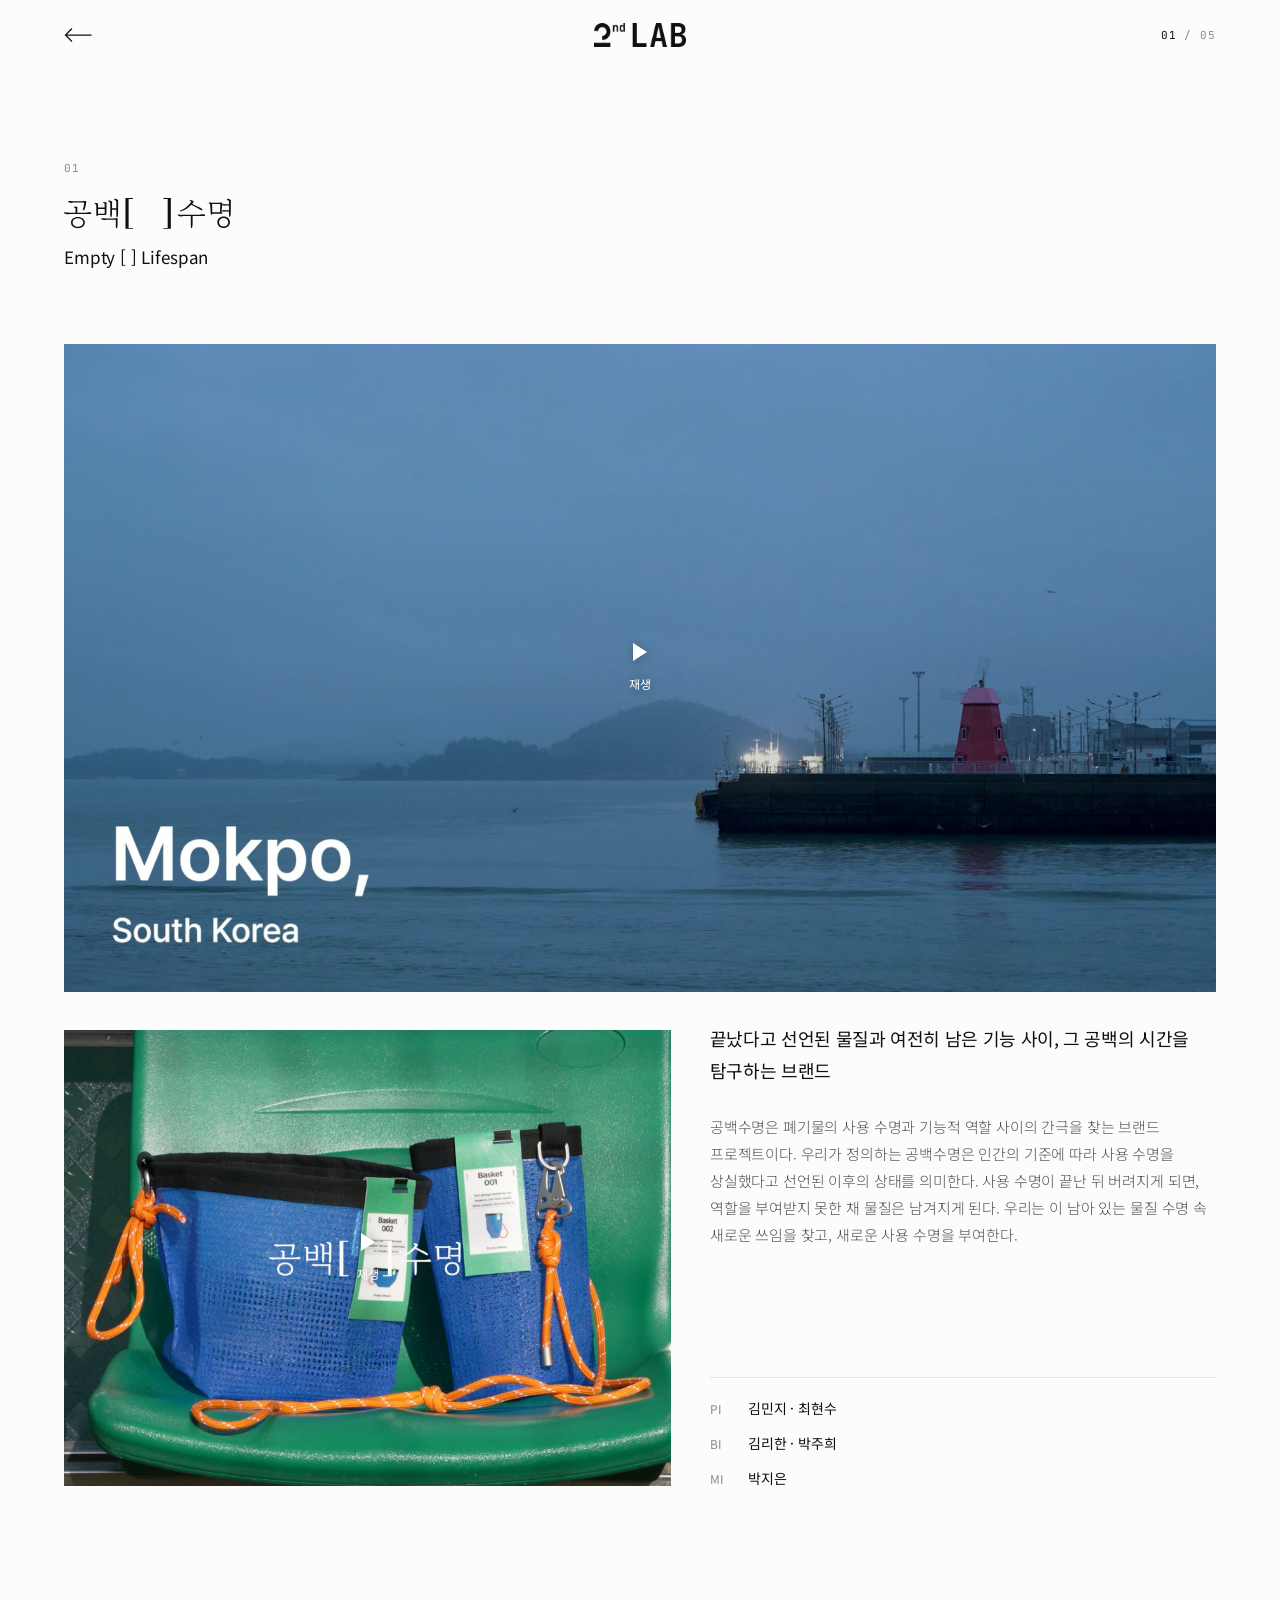
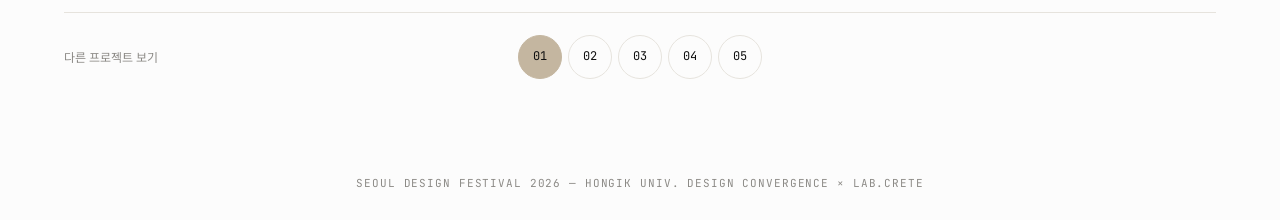
==== 1/index.html @ db753aac "Team 1: drop #001 from title Co-Authored-By: Claude Opus 5.5 <noreply@anthropic.com>" ====
<!doctype html>
<html lang="ko">
<head>
<meta charset="utf-8">
<meta name="viewport" content="width=device-width, initial-scale=1, viewport-fit=cover">
<title>1조 · Empty [ ] Lifespan — 2nd LAB</title>
<meta name="description" content="끝났다고 선언된 물질과 여전히 남은 기능 사이, 그 공백의 시간을 탐구하는 브랜드">
<meta name="theme-color" content="#FCFCFC">
<meta property="og:title" content="1조 · Empty [ ] Lifespan — 2nd LAB">
<meta property="og:description" content="끝났다고 선언된 물질과 여전히 남은 기능 사이, 그 공백의 시간을 탐구하는 브랜드">
<meta property="og:image" content="https://2ndlab.kr/assets/og.png">
<meta property="og:image:width" content="1200">
<meta property="og:image:height" content="630">
<meta property="og:type" content="website">
<meta name="twitter:card" content="summary_large_image">
<link rel="icon" href="../assets/favicon.svg?v=4" type="image/svg+xml">
<link rel="stylesheet" href="../assets/fonts/fonts.css">
<link rel="stylesheet" href="../assets/site.css?v=20261111i">
</head>
<body data-root="../" data-team="1">
<header class="bar">
  <a class="back ko" href="../" aria-label="처음으로 돌아가기"><svg viewBox="0 0 28 14" aria-hidden="true"><path d="M27 7H1.5M7.5 1L1.5 7l6 6"/></svg></a>
  <a class="mark" href="../" aria-label="2nd LAB 처음으로"><img src="../assets/logo-2ndlab.png" alt="" width="948" height="239" decoding="async"></a>
  <span class="count mono"><b>01</b> / 05</span>
</header>
<main class="team">
  <div class="head">
    <p class="mono rv" style="--i:0">01</p>
    <h1 class="tlogo rv" style="--i:1"><span class="lg" style="--k:0.86" aria-hidden="true"><svg xmlns="http://www.w3.org/2000/svg" viewBox="0 0 6411.75 1183.54" fill="currentColor"><path d="M2360.81 1183.54L2360.81 -0.00L2648.69 -0.00L2648.69 34.00L2482.31 34.00L2482.31 1152.41L2648.69 1152.41L2648.69 1183.54Z"/><path d="M3816.19 1183.54L3816.19 1152.41L3982.58 1152.41L3982.58 34.00L3816.19 34.00L3816.19 -0.00L4104.08 -0.00L4104.08 1183.54Z"/><path d="M736.90 944.65C736.90 842.37 652.05 779.61 534.66 779.61C417.27 779.61 332.42 842.37 332.42 944.65C332.42 1045.77 417.27 1108.54 534.66 1108.54C652.05 1108.54 736.90 1045.77 736.90 944.65M268.50 944.65C268.50 814.48 374.27 727.30 534.66 727.30C695.06 727.30 800.83 814.48 800.83 944.65C800.83 1074.83 695.06 1162.00 534.66 1162.00C374.27 1162.00 268.50 1074.83 268.50 944.65M775.26 177.53L384.73 177.53C335.91 177.53 309.18 191.48 285.93 191.48C254.55 191.48 169.70 158.94 161.57 153.13C161.57 142.67 165.05 115.93 175.51 115.93C191.78 115.93 301.04 125.23 384.73 125.23L690.41 125.23C725.28 125.23 760.15 115.93 772.93 115.93C795.02 115.93 829.89 120.58 841.51 122.91C851.97 126.40 855.46 140.34 855.46 147.32C846.16 244.95 821.75 387.91 778.75 459.98C770.61 475.08 736.90 476.25 720.63 471.60C749.69 390.24 770.61 261.22 775.26 177.53M430.06 382.10L384.73 361.18C384.73 350.72 392.86 326.31 403.32 326.31C426.57 327.47 480.04 335.61 498.63 340.26C511.42 343.74 514.90 350.72 514.90 362.34C514.90 372.80 512.58 393.72 511.42 414.64L509.09 562.26L831.05 562.26C874.05 562.26 935.66 547.15 958.90 547.15C993.77 547.15 1033.29 551.79 1040.26 564.58C1048.40 575.04 1048.40 602.94 1040.26 614.56L244.09 614.56C212.70 614.56 148.78 628.51 137.16 628.51C113.91 628.51 23.25 599.45 0.01 587.83C0.01 565.74 4.65 548.31 16.28 548.31C36.04 548.31 122.05 562.26 244.09 562.26L442.84 562.26L442.84 408.83C442.84 392.56 440.52 386.75 430.06 382.10"/><path d="M1777.76 599.45L1777.76 193.81C1777.76 179.86 1771.95 174.05 1763.82 168.24L1697.57 127.56C1697.57 111.28 1712.67 91.52 1720.81 91.52C1738.25 91.52 1814.96 117.09 1833.55 125.23C1846.34 131.04 1849.83 135.69 1849.83 148.48C1849.83 158.94 1846.34 188.00 1846.34 200.78L1845.18 397.21L2009.06 397.21L2009.06 135.69C2009.06 121.75 2003.25 115.93 1995.11 110.12L1928.86 69.44C1928.86 53.17 1943.97 33.41 1952.11 33.41C1970.71 33.41 2047.42 58.98 2066.01 67.12C2078.80 72.93 2082.28 77.58 2082.28 90.36C2082.28 100.82 2078.80 129.88 2078.80 142.67L2076.48 576.20C2076.48 635.48 2067.18 715.68 2052.07 740.09L2020.68 740.09C2011.39 716.84 2009.06 657.56 2009.06 611.07L2009.06 447.19L1844.02 447.19L1844.02 564.58C1844.02 622.70 1834.71 704.06 1819.61 728.47L1789.39 728.47C1780.09 705.22 1777.76 645.94 1777.76 599.45M2059.04 867.94L2055.55 1045.77C2054.39 1081.80 2047.42 1139.92 2031.15 1159.68L2000.92 1159.68C1995.11 1144.57 1990.46 1117.83 1990.46 1074.83L1990.46 837.72L1655.72 837.72C1604.58 837.72 1572.04 848.18 1552.28 848.18C1539.49 848.18 1450.00 824.93 1431.40 814.48C1431.40 805.18 1439.53 776.12 1448.83 776.12C1462.78 776.12 1552.28 785.42 1655.72 785.42L1925.38 785.42C1957.92 785.42 1974.19 777.28 2003.25 777.28C2023.01 777.28 2036.96 778.44 2047.42 781.93C2059.04 785.42 2063.69 792.39 2063.69 809.83C2063.69 826.10 2059.04 848.18 2059.04 867.94M1561.57 419.30L1308.19 419.30L1308.19 601.77L1561.57 601.77ZM1561.57 601.77M1241.94 614.56L1238.46 268.19C1238.46 254.25 1234.97 251.92 1229.16 248.44C1214.05 241.46 1198.94 236.81 1178.02 229.84C1178.02 217.05 1189.64 196.13 1201.26 196.13C1216.37 196.13 1268.67 201.94 1287.27 205.43C1303.55 210.08 1310.52 214.73 1310.52 225.19C1310.52 232.17 1308.19 244.95 1308.19 257.73L1308.19 369.31L1561.57 369.31L1561.57 234.49C1561.57 220.54 1560.41 215.89 1553.44 211.24C1536.01 199.62 1516.25 189.16 1501.13 182.18C1501.13 169.40 1513.92 150.80 1525.54 150.80C1540.65 150.80 1589.47 161.26 1611.55 167.08C1628.99 171.72 1634.80 176.37 1634.80 186.83C1634.80 193.81 1632.48 206.59 1632.48 219.38L1628.99 601.77C1628.99 627.35 1615.04 644.78 1603.42 651.75L1304.71 651.75C1300.06 669.19 1288.43 685.46 1281.46 691.27L1251.24 691.27C1245.43 676.16 1241.94 650.59 1241.94 614.56"/><path d="M4888.95 263.54C4765.74 399.54 4607.67 498.33 4478.65 516.93C4462.38 514.60 4443.79 485.55 4453.09 484.38C4570.48 462.30 4765.74 317.01 4877.32 167.08C4890.11 149.64 4887.79 142.67 4875.00 134.53L4833.16 101.99C4836.64 92.69 4845.94 75.25 4852.92 75.25C4872.67 75.25 4947.06 104.31 4957.52 108.96C4984.26 124.07 4981.93 143.83 4959.85 174.05C4948.23 190.32 4935.44 206.59 4922.65 222.86L5095.84 313.53C5122.57 328.63 5180.69 346.07 5205.09 360.02C5238.80 378.61 5303.89 420.46 5319.00 443.70C5324.81 455.32 5307.38 478.57 5293.43 484.38C5152.79 407.67 5021.45 336.77 4888.95 263.54M4508.88 709.87C4485.63 709.87 4394.97 680.81 4371.72 669.19C4371.72 647.11 4376.37 629.67 4388.00 629.67C4407.76 629.67 4493.77 643.62 4615.81 643.62L5202.77 643.62C5245.77 643.62 5307.38 628.51 5330.62 628.51C5365.49 628.51 5405.01 633.16 5411.98 645.94C5420.12 656.40 5420.12 684.30 5411.98 695.92L4941.25 695.92L4940.09 984.17C4940.09 1043.45 4931.95 1124.81 4916.84 1148.06L4883.14 1148.06C4873.84 1125.97 4870.35 1059.72 4870.35 1014.39L4870.35 695.92L4615.81 695.92C4584.42 695.92 4520.50 709.87 4508.88 709.87"/><path d="M6308.31 933.03C6308.31 829.59 6231.60 764.50 6131.64 764.50C6031.68 764.50 5956.13 829.59 5956.13 933.03C5956.13 1035.31 6031.68 1099.24 6131.64 1099.24C6231.60 1099.24 6308.31 1035.31 6308.31 933.03M5891.04 933.03C5891.04 800.53 5986.35 712.19 6131.64 712.19C6276.93 712.19 6373.40 800.53 6373.40 933.03C6373.40 1065.53 6276.93 1153.87 6131.64 1153.87C5986.35 1153.87 5891.04 1065.53 5891.04 933.03M5991.00 549.47L6003.79 232.17L5689.97 232.17L5696.94 549.47ZM6075.85 271.68L6053.77 509.95L6047.96 548.31C6053.77 550.63 6078.17 556.44 6082.82 559.93C6086.31 563.42 6083.99 588.99 6080.50 600.61L5692.29 600.61C5688.81 614.56 5682.99 630.83 5674.86 641.29L5645.80 641.29C5638.82 622.70 5635.34 598.29 5633.01 548.31L5614.42 244.95C5613.25 232.17 5570.25 221.70 5559.79 214.73C5560.95 204.27 5570.25 175.21 5576.06 175.21C5603.96 175.21 5660.91 181.02 5691.13 181.02L5965.43 181.02C5985.19 181.02 6000.30 174.05 6010.76 174.05C6024.71 174.05 6052.60 176.37 6064.23 178.70C6079.34 179.86 6083.99 193.81 6082.82 206.59L6079.34 236.81C6095.61 237.97 6161.86 241.46 6211.84 239.14L6337.37 236.81L6337.37 136.85C6337.37 121.75 6331.56 115.93 6323.42 110.12L6257.17 69.44C6257.17 53.17 6272.28 33.41 6280.41 33.41C6300.17 33.41 6376.89 58.98 6395.48 67.12C6408.27 72.93 6411.75 77.58 6411.75 90.36C6411.75 100.82 6408.27 129.88 6408.27 142.67L6405.94 552.96C6405.94 612.24 6396.65 692.44 6381.54 716.84L6348.99 716.84C6339.69 693.60 6337.37 634.32 6337.37 587.83L6337.37 519.25L6211.84 521.58C6189.76 521.58 6161.86 527.39 6151.40 527.39C6129.32 527.39 6081.66 508.79 6065.39 497.17C6065.39 483.22 6068.88 469.27 6075.85 469.27C6081.66 469.27 6157.21 473.92 6211.84 471.60L6337.37 469.27L6337.37 286.79L6211.84 289.12C6189.76 289.12 6161.86 294.93 6151.40 294.93C6132.80 294.93 6096.77 283.30 6075.85 271.68"/></svg></span><span class="sr">1조</span></h1>
    <p class="title rv" style="--i:2">Empty [ ] Lifespan</p>
  </div>
  <figure class="film rv has-poster" style="--i:3;background-image:url(../assets/thumbs/1-main.jpg)" data-video="https://youtu.be/WX-O4_-msHo" aria-label="1조 영상">
    <button class="play" type="button" disabled><span class="tri"></span><span class="lbl ko">메인 영상</span></button>
  </figure>
  <section class="about rv" style="--i:4">
    <figure class="film reel has-poster" style="background-image:url(../assets/thumbs/1-brand.jpg)" data-video="https://youtu.be/6r6o7QaCbZw" aria-label="1조 브랜드 필름">
      <button class="play" type="button" disabled><span class="tri"></span><span class="lbl ko">브랜드 필름</span></button>
    </figure>
    <div class="text"><p class="lead">끝났다고 선언된 물질과 여전히 남은 기능 사이, 그 공백의 시간을 탐구하는 브랜드</p><p class="body">공백수명은 폐기물의 사용 수명과 기능적 역할 사이의 간극을 찾는 브랜드 프로젝트이다. 우리가 정의하는 공백수명은 인간의 기준에 따라 사용 수명을 상실했다고 선언된 이후의 상태를 의미한다. 사용 수명이 끝난 뒤 버려지게 되면, 역할을 부여받지 못한 채 물질은 남겨지게 된다.

우리는 이 남아 있는 물질 수명 속 새로운 쓰임을 찾고, 새로운 사용 수명을 부여한다.</p><dl><dt class="ko">PI</dt><dd>김민지 · 최현수</dd><dt class="ko">BI</dt><dd>김리한 · 박주희</dd><dt class="ko">MI</dt><dd>박지은</dd></dl></div>
  </section>
  <nav class="switch rv" style="--i:5" aria-label="다른 프로젝트 보기">
    <span class="label ko">다른 프로젝트 보기</span>
    <ol><li><a href="../1/" aria-current="page" aria-label="1조">01</a></li><li><a href="../2/" aria-label="2조">02</a></li><li><a href="../3/" aria-label="3조">03</a></li><li><a href="../4/" aria-label="4조">04</a></li><li><a href="../5/" aria-label="5조">05</a></li></ol>
  </nav>
</main>
<footer class="foot mono rv" style="--i:9">
  <span>Seoul Design Festival 2026 — Hongik Univ. Design Convergence × LAB.CRETE</span>
</footer>
<script src="../assets/site.js?v=20261111f" defer></script>
</body>
</html>
---- assets/fonts/fonts.css ----
/* JetBrains Mono · Noto Sans KR — SIL Open Font License 1.1, Google Fonts에서 받은 웹폰트(woff2, 글자 범위별 분할) */

@font-face {
  font-family: 'JetBrains Mono';
  font-style: normal;
  font-weight: 400;
  font-display: swap;
  src: url(JetBrainsMono-400-000.woff2) format('woff2');
  unicode-range: U+0460-052F, U+1C80-1C8A, U+20B4, U+2DE0-2DFF, U+A640-A69F, U+FE2E-FE2F;
}

@font-face {
  font-family: 'JetBrains Mono';
  font-style: normal;
  font-weight: 400;
  font-display: swap;
  src: url(JetBrainsMono-400-001.woff2) format('woff2');
  unicode-range: U+0301, U+0400-045F, U+0490-0491, U+04B0-04B1, U+2116;
}

@font-face {
  font-family: 'JetBrains Mono';
  font-style: normal;
  font-weight: 400;
  font-display: swap;
  src: url(JetBrainsMono-400-002.woff2) format('woff2');
  unicode-range: U+0370-0377, U+037A-037F, U+0384-038A, U+038C, U+038E-03A1, U+03A3-03FF;
}

@font-face {
  font-family: 'JetBrains Mono';
  font-style: normal;
  font-weight: 400;
  font-display: swap;
  src: url(JetBrainsMono-400-003.woff2) format('woff2');
  unicode-range: U+0102-0103, U+0110-0111, U+0128-0129, U+0168-0169, U+01A0-01A1, U+01AF-01B0, U+0300-0301, U+0303-0304, U+0308-0309, U+0323, U+0329, U+1EA0-1EF9, U+20AB;
}

@font-face {
  font-family: 'JetBrains Mono';
  font-style: normal;
  font-weight: 400;
  font-display: swap;
  src: url(JetBrainsMono-400-004.woff2) format('woff2');
  unicode-range: U+0100-02BA, U+02BD-02C5, U+02C7-02CC, U+02CE-02D7, U+02DD-02FF, U+0304, U+0308, U+0329, U+1D00-1DBF, U+1E00-1E9F, U+1EF2-1EFF, U+2020, U+20A0-20AB, U+20AD-20C4, U+2113, U+2C60-2C7F, U+A720-A7FF;
}

@font-face {
  font-family: 'JetBrains Mono';
  font-style: normal;
  font-weight: 400;
  font-display: swap;
  src: url(JetBrainsMono-400-005.woff2) format('woff2');
  unicode-range: U+0000-00FF, U+0131, U+0152-0153, U+02BB-02BC, U+02C6, U+02DA, U+02DC, U+0304, U+0308, U+0329, U+2000-206F, U+20AC, U+2122, U+2191, U+2193, U+2212, U+2215, U+FEFF, U+FFFD;
}
@font-face {
  font-family: 'Noto Sans KR';
  font-style: normal;
  font-weight: 300;
  font-display: swap;
  src: url(NotoSansKR-300-006.woff2) format('woff2');
  unicode-range: U+f9ca-fa0b, U+ff03-ff05, U+ff07, U+ff0a-ff0b, U+ff0d-ff19, U+ff1b, U+ff1d, U+ff20-ff5b, U+ff5d, U+ffe0-ffe3, U+ffe5-ffe6;
}
@font-face {
  font-family: 'Noto Sans KR';
  font-style: normal;
  font-weight: 300;
  font-display: swap;
  src: url(NotoSansKR-300-007.woff2) format('woff2');
  unicode-range: U+f92f-f980, U+f982-f9c9;
}
@font-face {
  font-family: 'Noto Sans KR';
  font-style: normal;
  font-weight: 300;
  font-display: swap;
  src: url(NotoSansKR-300-008.woff2) format('woff2');
  unicode-range: U+d723-d728, U+d72a-d733, U+d735-d748, U+d74a-d74f, U+d752-d753, U+d755-d757, U+d75a-d75f, U+d762-d764, U+d766-d768, U+d76a-d76b, U+d76d-d76f, U+d771-d787, U+d789-d78b, U+d78d-d78f, U+d791-d797, U+d79a, U+d79c, U+d79e-d7a3, U+f900-f909, U+f90b-f92e;
}
@font-face {
  font-family: 'Noto Sans KR';
  font-style: normal;
  font-weight: 300;
  font-display: swap;
  src: url(NotoSansKR-300-009.woff2) format('woff2');
  unicode-range: U+d679-d68b, U+d68e-d69e, U+d6a0, U+d6a2-d6a7, U+d6a9-d6c3, U+d6c6-d6c7, U+d6c9-d6cb, U+d6cd-d6d3, U+d6d5-d6d6, U+d6d8-d6e3, U+d6e5-d6e7, U+d6e9-d6fb, U+d6fd-d717, U+d719-d71f, U+d721-d722;
}
@font-face {
  font-family: 'Noto Sans KR';
  font-style: normal;
  font-weight: 300;
  font-display: swap;
  src: url(NotoSansKR-300-010.woff2) format('woff2');
  unicode-range: U+d5bc-d5c7, U+d5ca-d5cb, U+d5cd-d5cf, U+d5d1-d5d7, U+d5d9-d5da, U+d5dc, U+d5de-d5e3, U+d5e6-d5e7, U+d5e9-d5eb, U+d5ed-d5f6, U+d5f8, U+d5fa-d5ff, U+d602-d603, U+d605-d607, U+d609-d60f, U+d612-d613, U+d616-d61b, U+d61d-d637, U+d63a-d63b, U+d63d-d63f, U+d641-d647, U+d64a-d64c, U+d64e-d653, U+d656-d657, U+d659-d65b, U+d65d-d666, U+d668, U+d66a-d678;
}
@font-face {
  font-family: 'Noto Sans KR';
  font-style: normal;
  font-weight: 300;
  font-display: swap;
  src: url(NotoSansKR-300-011.woff2) format('woff2');
  unicode-range: U+d507, U+d509-d50b, U+d50d-d513, U+d515-d53b, U+d53e-d53f, U+d541-d543, U+d545-d54c, U+d54e, U+d550, U+d552-d557, U+d55a-d55b, U+d55d-d55f, U+d561-d564, U+d566-d567, U+d56a, U+d56c, U+d56e-d573, U+d576-d577, U+d579-d583, U+d585-d586, U+d58a-d5a4, U+d5a6-d5bb;
}
@font-face {
  font-family: 'Noto Sans KR';
  font-style: normal;
  font-weight: 300;
  font-display: swap;
  src: url(NotoSansKR-300-012.woff2) format('woff2');
  unicode-range: U+d464-d477, U+d47a-d47b, U+d47d-d47f, U+d481-d487, U+d489-d48a, U+d48c, U+d48e-d4e7, U+d4e9-d503, U+d505-d506;
}
@font-face {
  font-family: 'Noto Sans KR';
  font-style: normal;
  font-weight: 300;
  font-display: swap;
  src: url(NotoSansKR-300-013.woff2) format('woff2');
  unicode-range: U+d3bf-d3c7, U+d3ca-d3cf, U+d3d1-d3eb, U+d3ee-d3ef, U+d3f1-d3f3, U+d3f5-d3fb, U+d3fd-d400, U+d402-d45b, U+d45d-d463;
}
@font-face {
  font-family: 'Noto Sans KR';
  font-style: normal;
  font-weight: 300;
  font-display: swap;
  src: url(NotoSansKR-300-014.woff2) format('woff2');
  unicode-range: U+d2ff, U+d302-d304, U+d306-d30b, U+d30f, U+d311-d313, U+d315-d31b, U+d31e, U+d322-d324, U+d326-d327, U+d32a-d32b, U+d32d-d32f, U+d331-d337, U+d339-d33c, U+d33e-d37b, U+d37e-d37f, U+d381-d383, U+d385-d38b, U+d38e-d390, U+d392-d397, U+d39a-d39b, U+d39d-d39f, U+d3a1-d3a7, U+d3a9-d3aa, U+d3ac, U+d3ae-d3b3, U+d3b5-d3b7, U+d3b9-d3bb, U+d3bd-d3be;
}
@font-face {
  font-family: 'Noto Sans KR';
  font-style: normal;
  font-weight: 300;
  font-display: swap;
  src: url(NotoSansKR-300-015.woff2) format('woff2');
  unicode-range: U+d257-d27f, U+d281-d29b, U+d29d-d29f, U+d2a1-d2ab, U+d2ad-d2b7, U+d2ba-d2bb, U+d2bd-d2bf, U+d2c1-d2c7, U+d2c9-d2ef, U+d2f2-d2f3, U+d2f5-d2f7, U+d2f9-d2fe;
}
@font-face {
  font-family: 'Noto Sans KR';
  font-style: normal;
  font-weight: 300;
  font-display: swap;
  src: url(NotoSansKR-300-016.woff2) format('woff2');
  unicode-range: U+d1b4, U+d1b6-d1f3, U+d1f5-d22b, U+d22e-d22f, U+d231-d233, U+d235-d23b, U+d23d-d240, U+d242-d256;
}
@font-face {
  font-family: 'Noto Sans KR';
  font-style: normal;
  font-weight: 300;
  font-display: swap;
  src: url(NotoSansKR-300-017.woff2) format('woff2');
  unicode-range: U+d105-d12f, U+d132-d133, U+d135-d137, U+d139-d13f, U+d141-d142, U+d144, U+d146-d14b, U+d14e-d14f, U+d151-d153, U+d155-d15b, U+d15e-d187, U+d189-d19f, U+d1a2-d1a3, U+d1a5-d1a7, U+d1a9-d1af, U+d1b2-d1b3;
}
@font-face {
  font-family: 'Noto Sans KR';
  font-style: normal;
  font-weight: 300;
  font-display: swap;
  src: url(NotoSansKR-300-018.woff2) format('woff2');
  unicode-range: U+d04b-d04f, U+d051-d057, U+d059-d06b, U+d06d-d06f, U+d071-d073, U+d075-d07b, U+d07e-d0a3, U+d0a6-d0a7, U+d0a9-d0ab, U+d0ad-d0b3, U+d0b6, U+d0b8, U+d0ba-d0bf, U+d0c2-d0c3, U+d0c5-d0c7, U+d0c9-d0cf, U+d0d2, U+d0d6-d0db, U+d0de-d0df, U+d0e1-d0e3, U+d0e5-d0eb, U+d0ee-d0f0, U+d0f2-d104;
}
@font-face {
  font-family: 'Noto Sans KR';
  font-style: normal;
  font-weight: 300;
  font-display: swap;
  src: url(NotoSansKR-300-019.woff2) format('woff2');
  unicode-range: U+cfa2-cfc3, U+cfc5-cfdf, U+cfe2-cfe3, U+cfe5-cfe7, U+cfe9-cff4, U+cff6-cffb, U+cffd-cfff, U+d001-d003, U+d005-d017, U+d019-d033, U+d036-d037, U+d039-d03b, U+d03d-d04a;
}
@font-face {
  font-family: 'Noto Sans KR';
  font-style: normal;
  font-weight: 300;
  font-display: swap;
  src: url(NotoSansKR-300-020.woff2) format('woff2');
  unicode-range: U+cef0-cef3, U+cef6, U+cef9-ceff, U+cf01-cf03, U+cf05-cf07, U+cf09-cf0f, U+cf11-cf12, U+cf14-cf1b, U+cf1d-cf1f, U+cf21-cf2f, U+cf31-cf53, U+cf56-cf57, U+cf59-cf5b, U+cf5d-cf63, U+cf66, U+cf68, U+cf6a-cf6f, U+cf71-cf84, U+cf86-cf8b, U+cf8d-cfa1;
}
@font-face {
  font-family: 'Noto Sans KR';
  font-style: normal;
  font-weight: 300;
  font-display: swap;
  src: url(NotoSansKR-300-021.woff2) format('woff2');
  unicode-range: U+ce3c-ce57, U+ce5a-ce5b, U+ce5d-ce5f, U+ce61-ce67, U+ce6a, U+ce6c, U+ce6e-ce73, U+ce76-ce77, U+ce79-ce7b, U+ce7d-ce83, U+ce85-ce88, U+ce8a-ce8f, U+ce91-ce93, U+ce95-ce97, U+ce99-ce9f, U+cea2, U+cea4-ceab, U+cead-cee3, U+cee6-cee7, U+cee9-ceeb, U+ceed-ceef;
}
@font-face {
  font-family: 'Noto Sans KR';
  font-style: normal;
  font-weight: 300;
  font-display: swap;
  src: url(NotoSansKR-300-022.woff2) format('woff2');
  unicode-range: U+cd92-cd93, U+cd96-cd97, U+cd99-cd9b, U+cd9d-cda3, U+cda6-cda8, U+cdaa-cdaf, U+cdb1-cdc3, U+cdc5-cdcb, U+cdcd-cde7, U+cde9-ce03, U+ce05-ce1f, U+ce22-ce34, U+ce36-ce3b;
}
@font-face {
  font-family: 'Noto Sans KR';
  font-style: normal;
  font-weight: 300;
  font-display: swap;
  src: url(NotoSansKR-300-023.woff2) format('woff2');
  unicode-range: U+ccef-cd07, U+cd0a-cd0b, U+cd0d-cd1a, U+cd1c, U+cd1e-cd2b, U+cd2d-cd5b, U+cd5d-cd77, U+cd79-cd91;
}
@font-face {
  font-family: 'Noto Sans KR';
  font-style: normal;
  font-weight: 300;
  font-display: swap;
  src: url(NotoSansKR-300-024.woff2) format('woff2');
  unicode-range: U+cc3f-cc43, U+cc46-cc47, U+cc49-cc4b, U+cc4d-cc53, U+cc55-cc58, U+cc5a-cc5f, U+cc61-cc97, U+cc9a-cc9b, U+cc9d-cc9f, U+cca1-cca7, U+ccaa, U+ccac, U+ccae-ccb3, U+ccb6-ccb7, U+ccb9-ccbb, U+ccbd-cccf, U+ccd1-cce3, U+cce5-ccee;
}
@font-face {
  font-family: 'Noto Sans KR';
  font-style: normal;
  font-weight: 300;
  font-display: swap;
  src: url(NotoSansKR-300-025.woff2) format('woff2');
  unicode-range: U+cb91-cbd3, U+cbd5-cbe3, U+cbe5-cc0b, U+cc0e-cc0f, U+cc11-cc13, U+cc15-cc1b, U+cc1d-cc20, U+cc23-cc27, U+cc2a-cc2b, U+cc2d, U+cc2f, U+cc31-cc37, U+cc3a, U+cc3c;
}
@font-face {
  font-family: 'Noto Sans KR';
  font-style: normal;
  font-weight: 300;
  font-display: swap;
  src: url(NotoSansKR-300-026.woff2) format('woff2');
  unicode-range: U+caf4-cb47, U+cb4a-cb90;
}
@font-face {
  font-family: 'Noto Sans KR';
  font-style: normal;
  font-weight: 300;
  font-display: swap;
  src: url(NotoSansKR-300-027.woff2) format('woff2');
  unicode-range: U+ca4a-ca4b, U+ca4e-ca4f, U+ca51-ca53, U+ca55-ca5b, U+ca5d-ca60, U+ca62-ca83, U+ca85-cabb, U+cabe-cabf, U+cac1-cac3, U+cac5-cacb, U+cacd-cad0, U+cad2, U+cad4-cad8, U+cada-caf3;
}
@font-face {
  font-family: 'Noto Sans KR';
  font-style: normal;
  font-weight: 300;
  font-display: swap;
  src: url(NotoSansKR-300-028.woff2) format('woff2');
  unicode-range: U+c996-c997, U+c99a-c99c, U+c99e-c9bf, U+c9c2-c9c3, U+c9c5-c9c7, U+c9c9-c9cf, U+c9d2, U+c9d4, U+c9d7-c9d8, U+c9db, U+c9de-c9df, U+c9e1-c9e3, U+c9e5-c9e6, U+c9e8-c9eb, U+c9ee-c9f0, U+c9f2-c9f7, U+c9f9-ca0b, U+ca0d-ca28, U+ca2a-ca49;
}
@font-face {
  font-family: 'Noto Sans KR';
  font-style: normal;
  font-weight: 300;
  font-display: swap;
  src: url(NotoSansKR-300-029.woff2) format('woff2');
  unicode-range: U+c8e9-c8f4, U+c8f6-c8fb, U+c8fe-c8ff, U+c901-c903, U+c905-c90b, U+c90e-c910, U+c912-c917, U+c919-c92b, U+c92d-c94f, U+c951-c953, U+c955-c96b, U+c96d-c973, U+c975-c987, U+c98a-c98b, U+c98d-c98f, U+c991-c995;
}
@font-face {
  font-family: 'Noto Sans KR';
  font-style: normal;
  font-weight: 300;
  font-display: swap;
  src: url(NotoSansKR-300-030.woff2) format('woff2');
  unicode-range: U+c841-c84b, U+c84d-c86f, U+c872-c873, U+c875-c877, U+c879-c87f, U+c882-c884, U+c887-c88a, U+c88d-c8c3, U+c8c5-c8df, U+c8e1-c8e8;
}
@font-face {
  font-family: 'Noto Sans KR';
  font-style: normal;
  font-weight: 300;
  font-display: swap;
  src: url(NotoSansKR-300-031.woff2) format('woff2');
  unicode-range: U+c779-c77b, U+c77e-c782, U+c786, U+c78b, U+c78d, U+c78f, U+c792-c793, U+c795, U+c797, U+c799-c79f, U+c7a2, U+c7a7-c7ab, U+c7ae-c7bb, U+c7bd-c7c0, U+c7c2-c7c7, U+c7c9-c7dc, U+c7de-c7ff, U+c802-c803, U+c805-c807, U+c809, U+c80b-c80f, U+c812, U+c814, U+c817-c81b, U+c81e-c81f, U+c821-c823, U+c825-c82e, U+c830-c837, U+c839-c83b, U+c83d-c840;
}
@font-face {
  font-family: 'Noto Sans KR';
  font-style: normal;
  font-weight: 300;
  font-display: swap;
  src: url(NotoSansKR-300-032.woff2) format('woff2');
  unicode-range: U+c6bb-c6bf, U+c6c2, U+c6c4, U+c6c6-c6cb, U+c6ce-c6cf, U+c6d1-c6d3, U+c6d5-c6db, U+c6dd-c6df, U+c6e1-c6e7, U+c6e9-c6eb, U+c6ed-c6ef, U+c6f1-c6f8, U+c6fa-c703, U+c705-c707, U+c709-c70b, U+c70d-c716, U+c718, U+c71a-c71f, U+c722-c723, U+c725-c727, U+c729-c734, U+c736-c73b, U+c73e-c73f, U+c741-c743, U+c745-c74b, U+c74e-c750, U+c752-c757, U+c759-c773, U+c776-c777;
}
@font-face {
  font-family: 'Noto Sans KR';
  font-style: normal;
  font-weight: 300;
  font-display: swap;
  src: url(NotoSansKR-300-033.woff2) format('woff2');
  unicode-range: U+c5f5-c5fb, U+c5fe, U+c602-c605, U+c607, U+c609-c60f, U+c611-c61a, U+c61c-c623, U+c626-c627, U+c629-c62b, U+c62d, U+c62f-c632, U+c636, U+c638, U+c63a-c63f, U+c642-c643, U+c645-c647, U+c649-c652, U+c656-c65b, U+c65d-c65f, U+c661-c663, U+c665-c677, U+c679-c67b, U+c67d-c693, U+c696-c697, U+c699-c69b, U+c69d-c6a3, U+c6a6, U+c6a8, U+c6aa-c6af, U+c6b2-c6b3, U+c6b5-c6b7, U+c6b9-c6ba;
}
@font-face {
  font-family: 'Noto Sans KR';
  font-style: normal;
  font-weight: 300;
  font-display: swap;
  src: url(NotoSansKR-300-034.woff2) format('woff2');
  unicode-range: U+c517-c527, U+c52a-c52b, U+c52d-c52f, U+c531-c538, U+c53a, U+c53c, U+c53e-c543, U+c546-c547, U+c54b, U+c54d-c552, U+c556, U+c55a-c55b, U+c55d, U+c55f, U+c562-c563, U+c565-c567, U+c569-c56f, U+c572, U+c574, U+c576-c57b, U+c57e-c57f, U+c581-c583, U+c585-c586, U+c588-c58b, U+c58e, U+c590, U+c592-c596, U+c599-c5b3, U+c5b6-c5b7, U+c5ba, U+c5be-c5c3, U+c5ca-c5cb, U+c5cd, U+c5cf, U+c5d2-c5d3, U+c5d5-c5d7, U+c5d9-c5df, U+c5e1-c5e2, U+c5e4, U+c5e6-c5eb, U+c5ef, U+c5f1-c5f3;
}
@font-face {
  font-family: 'Noto Sans KR';
  font-style: normal;
  font-weight: 300;
  font-display: swap;
  src: url(NotoSansKR-300-035.woff2) format('woff2');
  unicode-range: U+c475-c4ef, U+c4f2-c4f3, U+c4f5-c4f7, U+c4f9-c4ff, U+c502-c50b, U+c50d-c516;
}
@font-face {
  font-family: 'Noto Sans KR';
  font-style: normal;
  font-weight: 300;
  font-display: swap;
  src: url(NotoSansKR-300-036.woff2) format('woff2');
  unicode-range: U+c3d0-c3d7, U+c3da-c3db, U+c3dd-c3de, U+c3e1-c3ec, U+c3ee-c3f3, U+c3f5-c42b, U+c42d-c463, U+c466-c474;
}
@font-face {
  font-family: 'Noto Sans KR';
  font-style: normal;
  font-weight: 300;
  font-display: swap;
  src: url(NotoSansKR-300-037.woff2) format('woff2');
  unicode-range: U+c32b-c367, U+c36a-c36b, U+c36d-c36f, U+c371-c377, U+c37a-c37b, U+c37e-c383, U+c385-c387, U+c389-c3cf;
}
@font-face {
  font-family: 'Noto Sans KR';
  font-style: normal;
  font-weight: 300;
  font-display: swap;
  src: url(NotoSansKR-300-038.woff2) format('woff2');
  unicode-range: U+c26a-c26b, U+c26d-c26f, U+c271-c273, U+c275-c27b, U+c27e-c287, U+c289-c28f, U+c291-c297, U+c299-c29a, U+c29c-c2a3, U+c2a5-c2a7, U+c2a9-c2ab, U+c2ad-c2b3, U+c2b6, U+c2b8, U+c2ba-c2bb, U+c2bd-c2db, U+c2de-c2df, U+c2e1-c2e2, U+c2e5-c2ea, U+c2ee, U+c2f0, U+c2f2-c2f5, U+c2f7, U+c2fa-c2fb, U+c2fd-c2ff, U+c301-c307, U+c309-c30c, U+c30e-c312, U+c315-c323, U+c325-c328, U+c32a;
}
@font-face {
  font-family: 'Noto Sans KR';
  font-style: normal;
  font-weight: 300;
  font-display: swap;
  src: url(NotoSansKR-300-039.woff2) format('woff2');
  unicode-range: U+c1bc-c1c3, U+c1c5-c1df, U+c1e1-c1fb, U+c1fd-c203, U+c205-c20c, U+c20e, U+c210-c217, U+c21a-c21b, U+c21d-c21e, U+c221-c227, U+c229-c22a, U+c22c, U+c22e, U+c230, U+c233-c24f, U+c251-c257, U+c259-c269;
}
@font-face {
  font-family: 'Noto Sans KR';
  font-style: normal;
  font-weight: 300;
  font-display: swap;
  src: url(NotoSansKR-300-040.woff2) format('woff2');
  unicode-range: U+c101-c11b, U+c11f, U+c121-c123, U+c125-c12b, U+c12e, U+c132-c137, U+c13a-c13b, U+c13d-c13f, U+c141-c147, U+c14a, U+c14c-c153, U+c155-c157, U+c159-c15b, U+c15d-c166, U+c169-c16f, U+c171-c177, U+c179-c18b, U+c18e-c18f, U+c191-c193, U+c195-c19b, U+c19d-c19e, U+c1a0, U+c1a2-c1a4, U+c1a6-c1bb;
}
@font-face {
  font-family: 'Noto Sans KR';
  font-style: normal;
  font-weight: 300;
  font-display: swap;
  src: url(NotoSansKR-300-041.woff2) format('woff2');
  unicode-range: U+c049-c057, U+c059-c05b, U+c05d-c05f, U+c061-c067, U+c069-c08f, U+c091-c0ab, U+c0ae-c0af, U+c0b1-c0b3, U+c0b5, U+c0b7-c0bb, U+c0be, U+c0c2-c0c7, U+c0ca-c0cb, U+c0cd-c0cf, U+c0d1-c0d7, U+c0d9-c0da, U+c0dc, U+c0de-c0e3, U+c0e5-c0eb, U+c0ed-c0f3, U+c0f6, U+c0f8, U+c0fa-c0ff;
}
@font-face {
  font-family: 'Noto Sans KR';
  font-style: normal;
  font-weight: 300;
  font-display: swap;
  src: url(NotoSansKR-300-042.woff2) format('woff2');
  unicode-range: U+bfa7-bfaf, U+bfb1-bfc4, U+bfc6-bfcb, U+bfce-bfcf, U+bfd1-bfd3, U+bfd5-bfdb, U+bfdd-c048;
}
@font-face {
  font-family: 'Noto Sans KR';
  font-style: normal;
  font-weight: 300;
  font-display: swap;
  src: url(NotoSansKR-300-043.woff2) format('woff2');
  unicode-range: U+bf07, U+bf09-bf3f, U+bf41-bf4f, U+bf52-bf54, U+bf56-bfa6;
}
@font-face {
  font-family: 'Noto Sans KR';
  font-style: normal;
  font-weight: 300;
  font-display: swap;
  src: url(NotoSansKR-300-044.woff2) format('woff2');
  unicode-range: U+be56, U+be58, U+be5c-be5f, U+be62-be63, U+be65-be67, U+be69-be74, U+be76-be7b, U+be7e-be7f, U+be81-be8e, U+be90, U+be92-bea7, U+bea9-becf, U+bed2-bed3, U+bed5-bed6, U+bed9-bee3, U+bee6-bf06;
}
@font-face {
  font-family: 'Noto Sans KR';
  font-style: normal;
  font-weight: 300;
  font-display: swap;
  src: url(NotoSansKR-300-045.woff2) format('woff2');
  unicode-range: U+bdb0-bdd3, U+bdd5-bdef, U+bdf1-be0b, U+be0d-be0f, U+be11-be13, U+be15-be43, U+be46-be47, U+be49-be4b, U+be4d-be53;
}
@font-face {
  font-family: 'Noto Sans KR';
  font-style: normal;
  font-weight: 300;
  font-display: swap;
  src: url(NotoSansKR-300-046.woff2) format('woff2');
  unicode-range: U+bd03, U+bd06, U+bd08, U+bd0a-bd0f, U+bd11-bd22, U+bd25-bd47, U+bd49-bd58, U+bd5a-bd7f, U+bd82-bd83, U+bd85-bd87, U+bd8a-bd8f, U+bd91-bd92, U+bd94, U+bd96-bd98, U+bd9a-bdaf;
}
@font-face {
  font-family: 'Noto Sans KR';
  font-style: normal;
  font-weight: 300;
  font-display: swap;
  src: url(NotoSansKR-300-047.woff2) format('woff2');
  unicode-range: U+bc4e-bc83, U+bc86-bc87, U+bc89-bc8b, U+bc8d-bc93, U+bc96, U+bc98, U+bc9b-bc9f, U+bca2-bca3, U+bca5-bca7, U+bca9-bcb2, U+bcb4-bcbb, U+bcbe-bcbf, U+bcc1-bcc3, U+bcc5-bccc, U+bcce-bcd0, U+bcd2-bcd4, U+bcd6-bcf3, U+bcf7, U+bcf9-bcfb, U+bcfd-bd02;
}
@font-face {
  font-family: 'Noto Sans KR';
  font-style: normal;
  font-weight: 300;
  font-display: swap;
  src: url(NotoSansKR-300-048.woff2) format('woff2');
  unicode-range: U+bb90-bba3, U+bba5-bbab, U+bbad-bbbf, U+bbc1-bbf7, U+bbfa-bbfb, U+bbfd-bbfe, U+bc01-bc07, U+bc09-bc0a, U+bc0e, U+bc10, U+bc12-bc13, U+bc17, U+bc19-bc1a, U+bc1e, U+bc20-bc23, U+bc26, U+bc28, U+bc2a-bc2c, U+bc2e-bc2f, U+bc32-bc33, U+bc35-bc37, U+bc39-bc3f, U+bc41-bc42, U+bc44, U+bc46-bc48, U+bc4a-bc4d;
}
@font-face {
  font-family: 'Noto Sans KR';
  font-style: normal;
  font-weight: 300;
  font-display: swap;
  src: url(NotoSansKR-300-049.woff2) format('woff2');
  unicode-range: U+bae6-bafb, U+bafd-bb17, U+bb19-bb33, U+bb37, U+bb39-bb3a, U+bb3d-bb43, U+bb45-bb46, U+bb48, U+bb4a-bb4f, U+bb51-bb53, U+bb55-bb57, U+bb59-bb62, U+bb64-bb8f;
}
@font-face {
  font-family: 'Noto Sans KR';
  font-style: normal;
  font-weight: 300;
  font-display: swap;
  src: url(NotoSansKR-300-050.woff2) format('woff2');
  unicode-range: U+ba30-ba37, U+ba3a-ba3b, U+ba3d-ba3f, U+ba41-ba47, U+ba49-ba4a, U+ba4c, U+ba4e-ba53, U+ba56-ba57, U+ba59-ba5b, U+ba5d-ba63, U+ba65-ba66, U+ba68-ba6f, U+ba71-ba73, U+ba75-ba77, U+ba79-ba84, U+ba86, U+ba88-baa7, U+baaa, U+baad-baaf, U+bab1-bab7, U+baba, U+babc, U+babe-bae5;
}
@font-face {
  font-family: 'Noto Sans KR';
  font-style: normal;
  font-weight: 300;
  font-display: swap;
  src: url(NotoSansKR-300-051.woff2) format('woff2');
  unicode-range: U+b96e-b973, U+b976-b977, U+b979-b97b, U+b97d-b983, U+b986, U+b988, U+b98a-b98d, U+b98f-b9ab, U+b9ae-b9af, U+b9b1-b9b3, U+b9b5-b9bb, U+b9be, U+b9c0, U+b9c2-b9c7, U+b9ca-b9cb, U+b9cd, U+b9d2-b9d7, U+b9da, U+b9dc, U+b9df-b9e0, U+b9e2, U+b9e6-b9e7, U+b9e9-b9f3, U+b9f6, U+b9f8, U+b9fb-ba2f;
}
@font-face {
  font-family: 'Noto Sans KR';
  font-style: normal;
  font-weight: 300;
  font-display: swap;
  src: url(NotoSansKR-300-052.woff2) format('woff2');
  unicode-range: U+b8bf-b8cb, U+b8cd-b8e0, U+b8e2-b8e7, U+b8ea-b8eb, U+b8ed-b8ef, U+b8f1-b8f7, U+b8fa, U+b8fc, U+b8fe-b903, U+b905-b917, U+b919-b91f, U+b921-b93b, U+b93d-b957, U+b95a-b95b, U+b95d-b95f, U+b961-b967, U+b969-b96c;
}
@font-face {
  font-family: 'Noto Sans KR';
  font-style: normal;
  font-weight: 300;
  font-display: swap;
  src: url(NotoSansKR-300-053.woff2) format('woff2');
  unicode-range: U+b80d-b80f, U+b811-b817, U+b81a, U+b81c-b823, U+b826-b827, U+b829-b82b, U+b82d-b833, U+b836, U+b83a-b83f, U+b841-b85b, U+b85e-b85f, U+b861-b863, U+b865-b86b, U+b86e, U+b870, U+b872-b8af, U+b8b1-b8be;
}
@font-face {
  font-family: 'Noto Sans KR';
  font-style: normal;
  font-weight: 300;
  font-display: swap;
  src: url(NotoSansKR-300-054.woff2) format('woff2');
  unicode-range: U+b74d-b75f, U+b761-b763, U+b765-b774, U+b776-b77b, U+b77e-b77f, U+b781-b783, U+b785-b78b, U+b78e, U+b792-b796, U+b79a-b79b, U+b79d-b7a7, U+b7aa, U+b7ae-b7b3, U+b7b6-b7c8, U+b7ca-b7eb, U+b7ee-b7ef, U+b7f1-b7f3, U+b7f5-b7fb, U+b7fe, U+b802-b806, U+b80a-b80b;
}
@font-face {
  font-family: 'Noto Sans KR';
  font-style: normal;
  font-weight: 300;
  font-display: swap;
  src: url(NotoSansKR-300-055.woff2) format('woff2');
  unicode-range: U+b6a7-b6aa, U+b6ac-b6b0, U+b6b2-b6ef, U+b6f1-b727, U+b72a-b72b, U+b72d-b72e, U+b731-b737, U+b739-b73a, U+b73c-b743, U+b745-b74c;
}
@font-face {
  font-family: 'Noto Sans KR';
  font-style: normal;
  font-weight: 300;
  font-display: swap;
  src: url(NotoSansKR-300-056.woff2) format('woff2');
  unicode-range: U+b605-b60f, U+b612-b617, U+b619-b624, U+b626-b69b, U+b69e-b6a3, U+b6a5-b6a6;
}
@font-face {
  font-family: 'Noto Sans KR';
  font-style: normal;
  font-weight: 300;
  font-display: swap;
  src: url(NotoSansKR-300-057.woff2) format('woff2');
  unicode-range: U+b55f, U+b562-b583, U+b585-b59f, U+b5a2-b5a3, U+b5a5-b5a7, U+b5a9-b5b2, U+b5b5-b5ba, U+b5bd-b604;
}
@font-face {
  font-family: 'Noto Sans KR';
  font-style: normal;
  font-weight: 300;
  font-display: swap;
  src: url(NotoSansKR-300-058.woff2) format('woff2');
  unicode-range: U+b4a5-b4b6, U+b4b8-b4bf, U+b4c1-b4c7, U+b4c9-b4db, U+b4de-b4df, U+b4e1-b4e2, U+b4e5-b4eb, U+b4ee, U+b4f0, U+b4f2-b513, U+b516-b517, U+b519-b51a, U+b51d-b523, U+b526, U+b528, U+b52b-b52f, U+b532-b533, U+b535-b537, U+b539-b53f, U+b541-b544, U+b546-b54b, U+b54d-b54f, U+b551-b55b, U+b55d-b55e;
}
@font-face {
  font-family: 'Noto Sans KR';
  font-style: normal;
  font-weight: 300;
  font-display: swap;
  src: url(NotoSansKR-300-059.woff2) format('woff2');
  unicode-range: U+b3f8-b3fb, U+b3fd-b40f, U+b411-b417, U+b419-b41b, U+b41d-b41f, U+b421-b427, U+b42a-b42b, U+b42d-b44f, U+b452-b453, U+b455-b457, U+b459-b45f, U+b462-b464, U+b466-b46b, U+b46d-b47f, U+b481-b4a3;
}
@font-face {
  font-family: 'Noto Sans KR';
  font-style: normal;
  font-weight: 300;
  font-display: swap;
  src: url(NotoSansKR-300-060.woff2) format('woff2');
  unicode-range: U+b342-b353, U+b356-b357, U+b359-b35b, U+b35d-b35e, U+b360-b363, U+b366, U+b368, U+b36a-b36d, U+b36f, U+b372-b373, U+b375-b377, U+b379-b37f, U+b381-b382, U+b384, U+b386-b38b, U+b38d-b3c3, U+b3c6-b3c7, U+b3c9-b3ca, U+b3cd-b3d3, U+b3d6, U+b3d8, U+b3da-b3f7;
}
@font-face {
  font-family: 'Noto Sans KR';
  font-style: normal;
  font-weight: 300;
  font-display: swap;
  src: url(NotoSansKR-300-061.woff2) format('woff2');
  unicode-range: U+b27c-b283, U+b285-b28f, U+b292-b293, U+b295-b297, U+b29a-b29f, U+b2a1-b2a4, U+b2a7-b2a9, U+b2ab, U+b2ad-b2c7, U+b2ca-b2cb, U+b2cd-b2cf, U+b2d1-b2d7, U+b2da, U+b2dc, U+b2de-b2e3, U+b2e7, U+b2e9-b2ea, U+b2ef-b2f3, U+b2f6, U+b2f8, U+b2fa-b2fb, U+b2fd-b2fe, U+b302-b303, U+b305-b307, U+b309-b30f, U+b312, U+b316-b31b, U+b31d-b341;
}
@font-face {
  font-family: 'Noto Sans KR';
  font-style: normal;
  font-weight: 300;
  font-display: swap;
  src: url(NotoSansKR-300-062.woff2) format('woff2');
  unicode-range: U+b1d6-b1e7, U+b1e9-b1fc, U+b1fe-b203, U+b206-b207, U+b209-b20b, U+b20d-b213, U+b216-b21f, U+b221-b257, U+b259-b273, U+b275-b27b;
}
@font-face {
  font-family: 'Noto Sans KR';
  font-style: normal;
  font-weight: 300;
  font-display: swap;
  src: url(NotoSansKR-300-063.woff2) format('woff2');
  unicode-range: U+b120-b122, U+b126-b127, U+b129-b12b, U+b12d-b133, U+b136, U+b138, U+b13a-b13f, U+b142-b143, U+b145-b14f, U+b151-b153, U+b156-b157, U+b159-b177, U+b17a-b17b, U+b17d-b17f, U+b181-b187, U+b189-b18c, U+b18e-b191, U+b195-b1a7, U+b1a9-b1cb, U+b1cd-b1d5;
}
@font-face {
  font-family: 'Noto Sans KR';
  font-style: normal;
  font-weight: 300;
  font-display: swap;
  src: url(NotoSansKR-300-064.woff2) format('woff2');
  unicode-range: U+b05f-b07b, U+b07e-b07f, U+b081-b083, U+b085-b08b, U+b08d-b097, U+b09b, U+b09d-b09f, U+b0a2-b0a7, U+b0aa, U+b0b0, U+b0b2, U+b0b6-b0b7, U+b0b9-b0bb, U+b0bd-b0c3, U+b0c6-b0c7, U+b0ca-b0cf, U+b0d1-b0df, U+b0e1-b0e4, U+b0e6-b107, U+b10a-b10b, U+b10d-b10f, U+b111-b112, U+b114-b117, U+b119-b11a, U+b11c-b11f;
}
@font-face {
  font-family: 'Noto Sans KR';
  font-style: normal;
  font-weight: 300;
  font-display: swap;
  src: url(NotoSansKR-300-065.woff2) format('woff2');
  unicode-range: U+afac-afb7, U+afba-afbb, U+afbd-afbf, U+afc1-afc6, U+afca-afcc, U+afce-afd3, U+afd5-afe7, U+afe9-afef, U+aff1-b00b, U+b00d-b00f, U+b011-b013, U+b015-b01b, U+b01d-b027, U+b029-b043, U+b045-b047, U+b049, U+b04b, U+b04d-b052, U+b055-b056, U+b058-b05c, U+b05e;
}
@font-face {
  font-family: 'Noto Sans KR';
  font-style: normal;
  font-weight: 300;
  font-display: swap;
  src: url(NotoSansKR-300-066.woff2) format('woff2');
  unicode-range: U+af03-af07, U+af09-af2b, U+af2e-af33, U+af35-af3b, U+af3e-af40, U+af44-af47, U+af4a-af5c, U+af5e-af63, U+af65-af7f, U+af81-afab;
}
@font-face {
  font-family: 'Noto Sans KR';
  font-style: normal;
  font-weight: 300;
  font-display: swap;
  src: url(NotoSansKR-300-067.woff2) format('woff2');
  unicode-range: U+ae56-ae5b, U+ae5e-ae60, U+ae62-ae64, U+ae66-ae67, U+ae69-ae6b, U+ae6d-ae83, U+ae85-aebb, U+aebf, U+aec1-aec3, U+aec5-aecb, U+aece, U+aed0, U+aed2-aed7, U+aed9-aef3, U+aef5-af02;
}
@font-face {
  font-family: 'Noto Sans KR';
  font-style: normal;
  font-weight: 300;
  font-display: swap;
  src: url(NotoSansKR-300-068.woff2) format('woff2');
  unicode-range: U+ad9c-ada3, U+ada5-adbf, U+adc1-adc3, U+adc5-adc7, U+adc9-add2, U+add4-addb, U+addd-addf, U+ade1-ade3, U+ade5-adf7, U+adfa-adfb, U+adfd-adff, U+ae02-ae07, U+ae0a, U+ae0c, U+ae0e-ae13, U+ae15-ae2f, U+ae31-ae33, U+ae35-ae37, U+ae39-ae3f, U+ae42, U+ae44, U+ae46-ae49, U+ae4b, U+ae4f, U+ae51-ae53, U+ae55;
}
@font-face {
  font-family: 'Noto Sans KR';
  font-style: normal;
  font-weight: 300;
  font-display: swap;
  src: url(NotoSansKR-300-069.woff2) format('woff2');
  unicode-range: U+ace2-ace3, U+ace5-ace6, U+ace9-acef, U+acf2, U+acf4, U+acf7-acfb, U+acfe-acff, U+ad01-ad03, U+ad05-ad0b, U+ad0d-ad10, U+ad12-ad1b, U+ad1d-ad33, U+ad35-ad48, U+ad4a-ad4f, U+ad51-ad6b, U+ad6e-ad6f, U+ad71-ad72, U+ad77-ad7c, U+ad7e, U+ad80, U+ad82-ad87, U+ad89-ad8b, U+ad8d-ad8f, U+ad91-ad9b;
}
@font-face {
  font-family: 'Noto Sans KR';
  font-style: normal;
  font-weight: 300;
  font-display: swap;
  src: url(NotoSansKR-300-070.woff2) format('woff2');
  unicode-range: U+ac25-ac2c, U+ac2e, U+ac30, U+ac32-ac37, U+ac39-ac3f, U+ac41-ac4c, U+ac4e-ac6f, U+ac72-ac73, U+ac75-ac76, U+ac79-ac7f, U+ac82, U+ac84-ac88, U+ac8a-ac8b, U+ac8d-ac8f, U+ac91-ac93, U+ac95-ac9b, U+ac9d-ac9e, U+aca1-aca7, U+acab, U+acad-acaf, U+acb1-acb7, U+acba-acbb, U+acbe-acc0, U+acc2-acc3, U+acc5-acdf;
}
@font-face {
  font-family: 'Noto Sans KR';
  font-style: normal;
  font-weight: 300;
  font-display: swap;
  src: url(NotoSansKR-300-071.woff2) format('woff2');
  unicode-range: U+99df, U+99ed, U+99f1, U+99ff, U+9a01, U+9a08, U+9a0e-9a0f, U+9a19, U+9a2b, U+9a30, U+9a36-9a37, U+9a40, U+9a43, U+9a45, U+9a4d, U+9a55, U+9a57, U+9a5a-9a5b, U+9a5f, U+9a62, U+9a65, U+9a69-9a6a, U+9aa8, U+9ab8, U+9ad3, U+9ae5, U+9aee, U+9b1a, U+9b27, U+9b2a, U+9b31, U+9b3c, U+9b41-9b45, U+9b4f, U+9b54, U+9b5a, U+9b6f, U+9b8e, U+9b91, U+9b9f, U+9bab, U+9bae, U+9bc9, U+9bd6, U+9be4, U+9be8, U+9c0d, U+9c10, U+9c12, U+9c15, U+9c25, U+9c32, U+9c3b, U+9c47, U+9c49, U+9c57, U+9ce5, U+9ce7, U+9ce9, U+9cf3-9cf4, U+9cf6, U+9d09, U+9d1b, U+9d26, U+9d28, U+9d3b, U+9d51, U+9d5d, U+9d60-9d61, U+9d6c, U+9d72, U+9da9, U+9daf, U+9db4, U+9dc4, U+9dd7, U+9df2, U+9df8-9dfa, U+9e1a, U+9e1e, U+9e75, U+9e79, U+9e7d, U+9e7f, U+9e92-9e93, U+9e97, U+9e9d, U+9e9f, U+9ea5, U+9eb4-9eb5, U+9ebb, U+9ebe, U+9ec3, U+9ecd-9ece, U+9ed4, U+9ed8, U+9edb-9edc, U+9ede, U+9ee8, U+9ef4, U+9f07-9f08, U+9f0e, U+9f13, U+9f20, U+9f3b, U+9f4a-9f4b, U+9f4e, U+9f52, U+9f5f, U+9f61, U+9f67, U+9f6a, U+9f6c, U+9f77, U+9f8d, U+9f90, U+9f95, U+9f9c, U+ac02-ac03, U+ac05-ac06, U+ac09-ac0f, U+ac17-ac18, U+ac1b, U+ac1e-ac1f, U+ac21-ac23;
}
@font-face {
  font-family: 'Noto Sans KR';
  font-style: normal;
  font-weight: 300;
  font-display: swap;
  src: url(NotoSansKR-300-072.woff2) format('woff2');
  unicode-range: U+96a7-96a8, U+96aa, U+96b1, U+96b7, U+96bb, U+96c0-96c1, U+96c4-96c5, U+96c7, U+96c9, U+96cb-96ce, U+96d5-96d6, U+96d9, U+96db-96dc, U+96e2-96e3, U+96e8-96ea, U+96ef-96f0, U+96f2, U+96f6-96f7, U+96f9, U+96fb, U+9700, U+9706-9707, U+9711, U+9713, U+9716, U+9719, U+971c, U+971e, U+9727, U+9730, U+9732, U+9739, U+973d, U+9742, U+9744, U+9748, U+9756, U+975c, U+9761, U+9769, U+976d, U+9774, U+9777, U+977a, U+978b, U+978d, U+978f, U+97a0, U+97a8, U+97ab, U+97ad, U+97c6, U+97cb, U+97dc, U+97f6, U+97fb, U+97ff-9803, U+9805-9806, U+9808, U+980a, U+980c, U+9810-9813, U+9817-9818, U+982d, U+9830, U+9838-9839, U+983b, U+9846, U+984c-984e, U+9854, U+9858, U+985a, U+985e, U+9865, U+9867, U+986b, U+986f, U+98af, U+98b1, U+98c4, U+98c7, U+98db-98dc, U+98e1-98e2, U+98ed-98ef, U+98f4, U+98fc-98fe, U+9903, U+9909-990a, U+990c, U+9910, U+9913, U+9918, U+991e, U+9920, U+9928, U+9945, U+9949, U+994b-994d, U+9951-9952, U+9954, U+9957, U+9996, U+999d, U+99a5, U+99a8, U+99ac-99ae, U+99b1, U+99b3-99b4, U+99b9, U+99c1, U+99d0-99d2, U+99d5, U+99d9, U+99dd;
}
@font-face {
  font-family: 'Noto Sans KR';
  font-style: normal;
  font-weight: 300;
  font-display: swap;
  src: url(NotoSansKR-300-073.woff2) format('woff2');
  unicode-range: U+920d, U+9210-9212, U+9217, U+921e, U+9234, U+923a, U+923f-9240, U+9245, U+9249, U+9257, U+925b, U+925e, U+9262, U+9264-9266, U+9283, U+9285, U+9291, U+9293, U+9296, U+9298, U+929c, U+92b3, U+92b6-92b7, U+92b9, U+92cc, U+92cf, U+92d2, U+92e4, U+92ea, U+92f8, U+92fc, U+9304, U+9310, U+9318, U+931a, U+931e-9322, U+9324, U+9326, U+9328, U+932b, U+932e-932f, U+9348, U+934a-934b, U+934d, U+9354, U+935b, U+936e, U+9375, U+937c, U+937e, U+938c, U+9394, U+9396, U+939a, U+93a3, U+93a7, U+93ac-93ad, U+93b0, U+93c3, U+93d1, U+93de, U+93e1, U+93e4, U+93f6, U+9404, U+9418, U+9425, U+942b, U+9435, U+9438, U+9444, U+9451-9452, U+945b, U+947d, U+947f, U+9583, U+9589, U+958f, U+9591-9592, U+9594, U+9598, U+95a3-95a5, U+95a8, U+95ad, U+95b1, U+95bb-95bc, U+95c7, U+95ca, U+95d4-95d6, U+95dc, U+95e1-95e2, U+961c, U+9621, U+962a, U+962e, U+9632, U+963b, U+963f-9640, U+9642, U+9644, U+964b-964d, U+9650, U+965b-965f, U+9662-9664, U+966a, U+9670, U+9673, U+9675-9678, U+967d, U+9685-9686, U+968a-968b, U+968d-968e, U+9694-9695, U+9698-9699, U+969b-969c, U+96a3;
}
@font-face {
  font-family: 'Noto Sans KR';
  font-style: normal;
  font-weight: 300;
  font-display: swap;
  src: url(NotoSansKR-300-074.woff2) format('woff2');
  unicode-range: U+8fa8, U+8fad, U+8faf-8fb2, U+8fc2, U+8fc5, U+8fce, U+8fd4, U+8fe6, U+8fea-8feb, U+8fed, U+8ff0, U+8ff2, U+8ff7, U+8ff9, U+8ffd, U+9000-9003, U+9005-9006, U+9008, U+900b, U+900d, U+900f-9011, U+9014-9015, U+9017, U+9019, U+901d-9023, U+902e, U+9031-9032, U+9035, U+9038, U+903c, U+903e, U+9041-9042, U+9047, U+904a-904b, U+904d-904e, U+9050-9051, U+9054-9055, U+9059, U+905c-905e, U+9060-9061, U+9063, U+9069, U+906d-906f, U+9072, U+9075, U+9077-9078, U+907a, U+907c-907d, U+907f-9084, U+9087-9088, U+908a, U+908f, U+9091, U+9095, U+9099, U+90a2-90a3, U+90a6, U+90a8, U+90aa, U+90af-90b1, U+90b5, U+90b8, U+90c1, U+90ca, U+90de, U+90e1, U+90ed, U+90f5, U+9102, U+9112, U+9115, U+9119, U+9127, U+912d, U+9132, U+9149-914e, U+9152, U+9162, U+9169-916a, U+916c, U+9175, U+9177-9178, U+9187, U+9189, U+918b, U+918d, U+9192, U+919c, U+91ab-91ac, U+91ae-91af, U+91b1, U+91b4-91b5, U+91c0, U+91c7, U+91c9, U+91cb, U+91cf-91d0, U+91d7-91d8, U+91dc-91dd, U+91e3, U+91e7, U+91ea, U+91f5;
}
@font-face {
  font-family: 'Noto Sans KR';
  font-style: normal;
  font-weight: 300;
  font-display: swap;
  src: url(NotoSansKR-300-075.woff2) format('woff2');
  unicode-range: U+8c6a-8c6b, U+8c79-8c7a, U+8c82, U+8c8a, U+8c8c, U+8c9d-8c9e, U+8ca0-8ca2, U+8ca7-8cac, U+8caf-8cb0, U+8cb3-8cb4, U+8cb6-8cb8, U+8cbb-8cbd, U+8cbf-8cc4, U+8cc7-8cc8, U+8cca, U+8cd1, U+8cd3, U+8cda, U+8cdc, U+8cde, U+8ce0, U+8ce2-8ce4, U+8ce6, U+8cea, U+8ced, U+8cf4, U+8cfb-8cfd, U+8d04-8d05, U+8d07-8d08, U+8d0a, U+8d0d, U+8d13, U+8d16, U+8d64, U+8d66, U+8d6b, U+8d70, U+8d73-8d74, U+8d77, U+8d85, U+8d8a, U+8d99, U+8da3, U+8da8, U+8db3, U+8dba, U+8dbe, U+8dc6, U+8dcb-8dcc, U+8dcf, U+8ddb, U+8ddd, U+8de1, U+8de3, U+8de8, U+8df3, U+8e0a, U+8e0f-8e10, U+8e1e, U+8e2a, U+8e30, U+8e35, U+8e42, U+8e44, U+8e47-8e4a, U+8e59, U+8e5f-8e60, U+8e74, U+8e76, U+8e81, U+8e87, U+8e8a, U+8e8d, U+8eaa-8eac, U+8ec0, U+8ecb-8ecc, U+8ed2, U+8edf, U+8eeb, U+8ef8, U+8efb, U+8efe, U+8f03, U+8f05, U+8f09, U+8f12-8f15, U+8f1b-8f1f, U+8f26-8f27, U+8f29-8f2a, U+8f2f, U+8f33, U+8f38-8f39, U+8f3b, U+8f3e-8f3f, U+8f44-8f45, U+8f49, U+8f4d-8f4e, U+8f5d, U+8f5f, U+8f62, U+8f9b-8f9c, U+8fa3, U+8fa6;
}
@font-face {
  font-family: 'Noto Sans KR';
  font-style: normal;
  font-weight: 300;
  font-display: swap;
  src: url(NotoSansKR-300-076.woff2) format('woff2');
  unicode-range: U+8941, U+8944, U+895f, U+8964, U+896a, U+8972, U+8981, U+8983, U+8986-8987, U+898f, U+8993, U+8996, U+89a1, U+89a9-89aa, U+89b2, U+89ba, U+89bd, U+89c0, U+89d2, U+89e3, U+89f4, U+89f8, U+8a02-8a03, U+8a08, U+8a0a, U+8a0c, U+8a0e, U+8a13, U+8a16-8a17, U+8a1b, U+8a1d, U+8a1f, U+8a23, U+8a25, U+8a2a, U+8a2d, U+8a31, U+8a34, U+8a36, U+8a3a-8a3b, U+8a50, U+8a54-8a55, U+8a5b, U+8a5e, U+8a60, U+8a62-8a63, U+8a66, U+8a6d-8a6e, U+8a70, U+8a72-8a73, U+8a75, U+8a79, U+8a85, U+8a87, U+8a8c-8a8d, U+8a93, U+8a95, U+8a98, U+8aa0-8aa1, U+8aa3-8aa6, U+8aa8, U+8aaa, U+8ab0, U+8ab2, U+8ab9, U+8abc, U+8abe-8abf, U+8ac2, U+8ac4, U+8ac7, U+8acb, U+8acd, U+8acf, U+8ad2, U+8ad6, U+8adb-8adc, U+8ae1, U+8ae6-8ae7, U+8aea-8aeb, U+8aed-8aee, U+8af1, U+8af6-8af8, U+8afa, U+8afe, U+8b00-8b02, U+8b04, U+8b0e, U+8b10, U+8b14, U+8b16-8b17, U+8b19-8b1b, U+8b1d, U+8b20, U+8b28, U+8b2b-8b2c, U+8b33, U+8b39, U+8b41, U+8b49, U+8b4e-8b4f, U+8b58, U+8b5a, U+8b5c, U+8b66, U+8b6c, U+8b6f-8b70, U+8b74, U+8b77, U+8b7d, U+8b80, U+8b8a, U+8b90, U+8b92-8b93, U+8b96, U+8b9a, U+8c37, U+8c3f, U+8c41, U+8c46, U+8c48, U+8c4a, U+8c4c, U+8c55, U+8c5a, U+8c61;
}
@font-face {
  font-family: 'Noto Sans KR';
  font-style: normal;
  font-weight: 300;
  font-display: swap;
  src: url(NotoSansKR-300-077.woff2) format('woff2');
  unicode-range: U+858f, U+8591, U+8594, U+859b, U+85a6, U+85a8-85aa, U+85af-85b0, U+85ba, U+85c1, U+85c9, U+85cd-85cf, U+85d5, U+85dc-85dd, U+85e4-85e5, U+85e9-85ea, U+85f7, U+85fa-85fb, U+85ff, U+8602, U+8606-8607, U+860a, U+8616-8617, U+861a, U+862d, U+863f, U+864e, U+8650, U+8654-8655, U+865b-865c, U+865e-865f, U+8667, U+8679, U+868a, U+868c, U+8693, U+86a3-86a4, U+86a9, U+86c7, U+86cb, U+86d4, U+86d9, U+86db, U+86df, U+86e4, U+86ed, U+86fe, U+8700, U+8702-8703, U+8708, U+8718, U+871a, U+871c, U+874e, U+8755, U+8757, U+875f, U+8766, U+8768, U+8774, U+8776, U+8778, U+8782, U+878d, U+879f, U+87a2, U+87b3, U+87ba, U+87c4, U+87e0, U+87ec, U+87ef, U+87f2, U+87f9, U+87fb, U+87fe, U+8805, U+881f, U+8822-8823, U+8831, U+8836, U+883b, U+8840, U+8846, U+884d, U+8852-8853, U+8857, U+8859, U+885b, U+885d, U+8861-8863, U+8868, U+886b, U+8870, U+8872, U+8877, U+887e-887f, U+8881-8882, U+8888, U+888b, U+888d, U+8892, U+8896-8897, U+889e, U+88ab, U+88b4, U+88c1-88c2, U+88cf, U+88d4-88d5, U+88d9, U+88dc-88dd, U+88df, U+88e1, U+88e8, U+88f3-88f5, U+88f8, U+88fd, U+8907, U+8910, U+8912-8913, U+8918-8919, U+8925, U+892a, U+8936, U+8938, U+893b;
}
@font-face {
  font-family: 'Noto Sans KR';
  font-style: normal;
  font-weight: 300;
  font-display: swap;
  src: url(NotoSansKR-300-078.woff2) format('woff2');
  unicode-range: U+82a6, U+82a9, U+82ac-82af, U+82b3, U+82b7-82b9, U+82bb-82bd, U+82bf, U+82d1-82d2, U+82d4-82d5, U+82d7, U+82db, U+82de-82df, U+82e1, U+82e5-82e7, U+82fd-82fe, U+8301-8305, U+8309, U+8317, U+8328, U+832b, U+832f, U+8331, U+8334-8336, U+8338-8339, U+8340, U+8347, U+8349-834a, U+834f, U+8351-8352, U+8373, U+8377, U+837b, U+8389-838a, U+838e, U+8396, U+8398, U+839e, U+83a2, U+83a9-83ab, U+83bd, U+83c1, U+83c5, U+83c9-83ca, U+83cc, U+83d3, U+83d6, U+83dc, U+83e9, U+83eb, U+83ef-83f2, U+83f4, U+83f9, U+83fd, U+8403-8404, U+840a, U+840c-840e, U+8429, U+842c, U+8431, U+8438, U+843d, U+8449, U+8457, U+845b, U+8461, U+8463, U+8466, U+846b-846c, U+846f, U+8475, U+847a, U+8490, U+8494, U+8499, U+849c, U+84a1, U+84b2, U+84b8, U+84bb-84bc, U+84bf-84c0, U+84c2, U+84c4, U+84c6, U+84c9, U+84cb, U+84cd, U+84d1, U+84da, U+84ec, U+84ee, U+84f4, U+84fc, U+8511, U+8513-8514, U+8517-8518, U+851a, U+851e, U+8521, U+8523, U+8525, U+852c-852d, U+852f, U+853d, U+853f, U+8541, U+8543, U+8549, U+854e, U+8553, U+8559, U+8563, U+8568-856a, U+856d, U+8584, U+8587;
}
@font-face {
  font-family: 'Noto Sans KR';
  font-style: normal;
  font-weight: 300;
  font-display: swap;
  src: url(NotoSansKR-300-079.woff2) format('woff2');
  unicode-range: U+8033, U+8036, U+803d, U+803f, U+8043, U+8046, U+804a, U+8056, U+8058, U+805a, U+805e, U+806f-8070, U+8072-8073, U+8077, U+807d-807f, U+8084-8087, U+8089, U+808b-808c, U+8096, U+809b, U+809d, U+80a1-80a2, U+80a5, U+80a9-80aa, U+80af, U+80b1-80b2, U+80b4, U+80ba, U+80c3-80c4, U+80cc, U+80ce, U+80da-80db, U+80de, U+80e1, U+80e4-80e5, U+80f1, U+80f4, U+80f8, U+80fd, U+8102, U+8105-8108, U+810a, U+8118, U+811a-811b, U+8123, U+8129, U+812b, U+812f, U+8139, U+813e, U+814b, U+814e, U+8150-8151, U+8154-8155, U+8165-8166, U+816b, U+8170-8171, U+8178-817a, U+817f-8180, U+8188, U+818a, U+818f, U+819a, U+819c-819d, U+81a0, U+81a3, U+81a8, U+81b3, U+81b5, U+81ba, U+81bd-81c0, U+81c2, U+81c6, U+81cd, U+81d8, U+81df, U+81e3, U+81e5, U+81e7-81e8, U+81ed, U+81f3-81f4, U+81fa-81fc, U+81fe, U+8205, U+8208, U+820a, U+820c-820d, U+8212, U+821b-821c, U+821e-821f, U+8221, U+822a-822c, U+8235-8237, U+8239, U+8240, U+8245, U+8247, U+8259, U+8264, U+8266, U+826e-826f, U+8271, U+8276, U+8278, U+827e, U+828b, U+828d-828e, U+8292, U+8299-829a, U+829d, U+829f, U+82a5;
}
@font-face {
  font-family: 'Noto Sans KR';
  font-style: normal;
  font-weight: 300;
  font-display: swap;
  src: url(NotoSansKR-300-080.woff2) format('woff2');
  unicode-range: U+7d2f-7d30, U+7d33, U+7d35, U+7d39-7d3a, U+7d42-7d46, U+7d50, U+7d5e, U+7d61-7d62, U+7d66, U+7d68, U+7d6a, U+7d6e, U+7d71-7d73, U+7d76, U+7d79, U+7d7f, U+7d8e-7d8f, U+7d93, U+7d9c, U+7da0, U+7da2, U+7dac-7dad, U+7db1-7db2, U+7db4-7db5, U+7db8, U+7dba-7dbb, U+7dbd-7dbf, U+7dc7, U+7dca-7dcb, U+7dd6, U+7dd8, U+7dda, U+7ddd-7dde, U+7de0-7de1, U+7de3, U+7de8-7de9, U+7dec, U+7def, U+7df4, U+7dfb, U+7e09-7e0a, U+7e15, U+7e1b, U+7e1d-7e1f, U+7e21, U+7e23, U+7e2b, U+7e2e-7e2f, U+7e31, U+7e37, U+7e3d-7e3e, U+7e43, U+7e46-7e47, U+7e52, U+7e54-7e55, U+7e5e, U+7e61, U+7e69-7e6b, U+7e6d, U+7e70, U+7e79, U+7e7c, U+7e82, U+7e8c, U+7e8f, U+7e93, U+7e96, U+7e98, U+7e9b-7e9c, U+7f36, U+7f38, U+7f3a, U+7f4c, U+7f50, U+7f54-7f55, U+7f6a-7f6b, U+7f6e, U+7f70, U+7f72, U+7f75, U+7f77, U+7f79, U+7f85, U+7f88, U+7f8a, U+7f8c, U+7f94, U+7f9a, U+7f9e, U+7fa4, U+7fa8-7fa9, U+7fb2, U+7fb8-7fb9, U+7fbd, U+7fc1, U+7fc5, U+7fca, U+7fcc, U+7fce, U+7fd2, U+7fd4-7fd5, U+7fdf-7fe1, U+7fe9, U+7feb, U+7ff0, U+7ff9, U+7ffc, U+8000-8001, U+8003, U+8006, U+8009, U+800c, U+8010, U+8015, U+8017-8018, U+802d;
}
@font-face {
  font-family: 'Noto Sans KR';
  font-style: normal;
  font-weight: 300;
  font-display: swap;
  src: url(NotoSansKR-300-081.woff2) format('woff2');
  unicode-range: U+7a49, U+7a4d-7a4e, U+7a57, U+7a61-7a62, U+7a69, U+7a6b, U+7a70, U+7a74, U+7a76, U+7a79, U+7a7d, U+7a7f, U+7a81, U+7a84, U+7a88, U+7a92-7a93, U+7a95, U+7a98, U+7a9f, U+7aa9-7aaa, U+7aae-7aaf, U+7aba, U+7ac4-7ac5, U+7ac7, U+7aca, U+7ad7, U+7ad9, U+7add, U+7adf-7ae0, U+7ae3, U+7ae5, U+7aea, U+7aed, U+7aef, U+7af6, U+7af9-7afa, U+7aff, U+7b0f, U+7b11, U+7b19, U+7b1b, U+7b1e, U+7b20, U+7b26, U+7b2d, U+7b39, U+7b46, U+7b49, U+7b4b-7b4d, U+7b4f-7b52, U+7b54, U+7b56, U+7b60, U+7b6c, U+7b6e, U+7b75, U+7b7d, U+7b87, U+7b8b, U+7b8f, U+7b94-7b95, U+7b97, U+7b9a, U+7b9d, U+7ba1, U+7bad, U+7bb1, U+7bb4, U+7bb8, U+7bc0-7bc1, U+7bc4, U+7bc6-7bc7, U+7bc9, U+7bd2, U+7be0, U+7be4, U+7be9, U+7c07, U+7c12, U+7c1e, U+7c21, U+7c27, U+7c2a-7c2b, U+7c3d-7c3f, U+7c43, U+7c4c-7c4d, U+7c60, U+7c64, U+7c6c, U+7c73, U+7c83, U+7c89, U+7c92, U+7c95, U+7c97-7c98, U+7c9f, U+7ca5, U+7ca7, U+7cae, U+7cb1-7cb3, U+7cb9, U+7cbe, U+7cca, U+7cd6, U+7cde-7ce0, U+7ce7, U+7cfb, U+7cfe, U+7d00, U+7d02, U+7d04-7d08, U+7d0a-7d0b, U+7d0d, U+7d10, U+7d14, U+7d17-7d1b, U+7d20-7d21, U+7d2b-7d2c, U+7d2e;
}
@font-face {
  font-family: 'Noto Sans KR';
  font-style: normal;
  font-weight: 300;
  font-display: swap;
  src: url(NotoSansKR-300-082.woff2) format('woff2');
  unicode-range: U+7704, U+7708-7709, U+770b, U+771e, U+7720, U+7729, U+7737-7738, U+773a, U+773c, U+7740, U+774d, U+775b, U+7761, U+7763, U+7766, U+776b, U+7779, U+777e-777f, U+778b, U+7791, U+779e, U+77a5, U+77ac-77ad, U+77b0, U+77b3, U+77bb-77bc, U+77bf, U+77d7, U+77db-77dc, U+77e2-77e3, U+77e9, U+77ed-77ef, U+7802, U+7812, U+7825-7827, U+782c, U+7832, U+7834, U+7845, U+784f, U+785d, U+786b-786c, U+786f, U+787c, U+7881, U+7887, U+788c-788e, U+7891, U+7897, U+78a3, U+78a7, U+78a9, U+78ba-78bc, U+78c1, U+78c5, U+78ca-78cb, U+78ce, U+78d0, U+78e8, U+78ec, U+78ef, U+78f5, U+78fb, U+7901, U+790e, U+7916, U+792a-792c, U+793a, U+7940-7941, U+7947-7949, U+7950, U+7956-7957, U+795a-795d, U+7960, U+7965, U+7968, U+796d, U+797a, U+797f, U+7981, U+798d-798e, U+7991, U+79a6-79a7, U+79aa, U+79ae, U+79b1, U+79b3, U+79b9, U+79bd-79c1, U+79c9-79cb, U+79d2, U+79d5, U+79d8, U+79df, U+79e4, U+79e6-79e7, U+79e9, U+79fb, U+7a00, U+7a05, U+7a08, U+7a0b, U+7a0d, U+7a14, U+7a17, U+7a19-7a1a, U+7a1c, U+7a1f-7a20, U+7a2e, U+7a31, U+7a36-7a37, U+7a3b-7a3d, U+7a3f-7a40, U+7a46;
}
@font-face {
  font-family: 'Noto Sans KR';
  font-style: normal;
  font-weight: 300;
  font-display: swap;
  src: url(NotoSansKR-300-083.woff2) format('woff2');
  unicode-range: U+7482-7483, U+7487, U+7489, U+748b, U+7498, U+749c, U+749e-749f, U+74a1, U+74a3, U+74a5, U+74a7-74a8, U+74aa, U+74b0, U+74b2, U+74b5, U+74b9, U+74bd, U+74bf, U+74c6, U+74ca, U+74cf, U+74d4, U+74d8, U+74da, U+74dc, U+74e0, U+74e2-74e3, U+74e6, U+74ee, U+74f7, U+7501, U+7504, U+7511, U+7515, U+7518, U+751a-751b, U+7523, U+7525-7526, U+752b-752c, U+7531, U+7533, U+7538, U+753a, U+7547, U+754c, U+754f, U+7551, U+7553-7554, U+7559, U+755b-755d, U+7562, U+7565-7566, U+756a, U+756f-7570, U+7575-7576, U+7578, U+757a, U+757f, U+7586-7587, U+758a-758b, U+758e-758f, U+7591, U+759d, U+75a5, U+75ab, U+75b1-75b3, U+75b5, U+75b8-75b9, U+75bc-75be, U+75c2, U+75c5, U+75c7, U+75cd, U+75d2, U+75d4-75d5, U+75d8-75d9, U+75db, U+75e2, U+75f0, U+75f2, U+75f4, U+75fa, U+75fc, U+7600, U+760d, U+7619, U+761f-7622, U+7624, U+7626, U+763b, U+7642, U+764c, U+764e, U+7652, U+7656, U+7661, U+7664, U+7669, U+766c, U+7670, U+7672, U+7678, U+7686-7687, U+768e, U+7690, U+7693, U+76ae, U+76ba, U+76bf, U+76c2-76c3, U+76c6, U+76c8, U+76ca, U+76d2, U+76d6, U+76db-76dc, U+76de-76df, U+76e1, U+76e3-76e4, U+76e7, U+76f2, U+76fc, U+76fe, U+7701;
}
@font-face {
  font-family: 'Noto Sans KR';
  font-style: normal;
  font-weight: 300;
  font-display: swap;
  src: url(NotoSansKR-300-084.woff2) format('woff2');
  unicode-range: U+7230, U+7232, U+7235, U+723a-723b, U+723d-723e, U+7240, U+7246-7248, U+724c, U+7252, U+7258-7259, U+725b, U+725d, U+725f, U+7261-7262, U+7267, U+7272, U+727d, U+7280-7281, U+72a2, U+72a7, U+72ac, U+72af, U+72c0, U+72c2, U+72c4, U+72ce, U+72d0, U+72d7, U+72d9, U+72e1, U+72e9, U+72f8-72f9, U+72fc-72fd, U+730a, U+7316, U+731b-731d, U+7325, U+7329-732b, U+7336-7337, U+733e-733f, U+7344-7345, U+7350, U+7352, U+7357, U+7368, U+736a, U+7370, U+7372, U+7375, U+7378, U+737a-737b, U+7384, U+7386-7387, U+7389, U+738e, U+7394, U+7396-7398, U+739f, U+73a7, U+73a9, U+73ad, U+73b2-73b3, U+73b9, U+73c0, U+73c2, U+73c9-73ca, U+73cc-73cd, U+73cf, U+73d6, U+73d9, U+73dd-73de, U+73e0, U+73e3-73e6, U+73e9-73ea, U+73ed, U+73f7, U+73f9, U+73fd-73fe, U+7401, U+7403, U+7405, U+7407, U+7409, U+7413, U+741b, U+7420-7422, U+7425-7426, U+7428, U+742a-742c, U+742e-7430, U+7433-7436, U+7438, U+743a, U+743f-7441, U+7443-7444, U+744b, U+7455, U+7457, U+7459-745c, U+745e-7460, U+7462, U+7464-7465, U+7468-746a, U+746f, U+747e;
}
@font-face {
  font-family: 'Noto Sans KR';
  font-style: normal;
  font-weight: 300;
  font-display: swap;
  src: url(NotoSansKR-300-085.woff2) format('woff2');
  unicode-range: U+6f8d-6f8e, U+6f90, U+6f94, U+6f97, U+6fa3-6fa4, U+6fa7, U+6fae-6faf, U+6fb1, U+6fb3, U+6fb9, U+6fbe, U+6fc0-6fc3, U+6fca, U+6fd5, U+6fda, U+6fdf-6fe1, U+6fe4, U+6fe9, U+6feb-6fec, U+6fef, U+6ff1, U+6ffe, U+7001, U+7005-7006, U+7009, U+700b, U+700f, U+7011, U+7015, U+7018, U+701a-701f, U+7023, U+7027-7028, U+702f, U+7037, U+703e, U+704c, U+7050-7051, U+7058, U+705d, U+7070, U+7078, U+707c-707d, U+7085, U+708a, U+708e, U+7092, U+7098-709a, U+70a1, U+70a4, U+70ab-70ad, U+70af, U+70b3, U+70b7-70b9, U+70c8, U+70cb, U+70cf, U+70d8-70d9, U+70dd, U+70df, U+70f1, U+70f9, U+70fd, U+7104, U+7109, U+710c, U+7119-711a, U+711e, U+7126, U+7130, U+7136, U+7147, U+7149-714a, U+714c, U+714e, U+7150, U+7156, U+7159, U+715c, U+715e, U+7164-7167, U+7169, U+716c, U+716e, U+717d, U+7184, U+7189-718a, U+718f, U+7192, U+7194, U+7199, U+719f, U+71a2, U+71ac, U+71b1, U+71b9-71ba, U+71be, U+71c1, U+71c3, U+71c8-71c9, U+71ce, U+71d0, U+71d2, U+71d4-71d5, U+71df, U+71e5-71e7, U+71ed-71ee, U+71fb-71fc, U+71fe-7200, U+7206, U+7210, U+721b, U+722a, U+722c-722d;
}
@font-face {
  font-family: 'Noto Sans KR';
  font-style: normal;
  font-weight: 300;
  font-display: swap;
  src: url(NotoSansKR-300-086.woff2) format('woff2');
  unicode-range: U+6d5a, U+6d5c, U+6d63, U+6d66, U+6d69-6d6a, U+6d6c, U+6d6e, U+6d74, U+6d78-6d79, U+6d7f, U+6d85, U+6d87-6d89, U+6d8c-6d8e, U+6d91, U+6d93, U+6d95, U+6daf, U+6db2, U+6db5, U+6dc0, U+6dc3-6dc7, U+6dcb, U+6dcf, U+6dd1, U+6dd8-6dda, U+6dde, U+6de1, U+6de8, U+6dea-6deb, U+6dee, U+6df1, U+6df3, U+6df5, U+6df7-6dfb, U+6e17, U+6e19-6e1b, U+6e1f-6e21, U+6e23-6e26, U+6e2b-6e2d, U+6e32, U+6e34, U+6e36, U+6e38, U+6e3a, U+6e3c-6e3e, U+6e43-6e44, U+6e4a, U+6e4d, U+6e56, U+6e58, U+6e5b-6e5c, U+6e5e-6e5f, U+6e67, U+6e6b, U+6e6e-6e6f, U+6e72-6e73, U+6e7a, U+6e90, U+6e96, U+6e9c-6e9d, U+6e9f, U+6ea2, U+6ea5, U+6eaa-6eab, U+6eaf, U+6eb1, U+6eb6, U+6eba, U+6ec2, U+6ec4-6ec5, U+6ec9, U+6ecb-6ecc, U+6ece, U+6ed1, U+6ed3-6ed4, U+6eef, U+6ef4, U+6ef8, U+6efe-6eff, U+6f01-6f02, U+6f06, U+6f0f, U+6f11, U+6f14-6f15, U+6f20, U+6f22-6f23, U+6f2b-6f2c, U+6f31-6f32, U+6f38, U+6f3f, U+6f41, U+6f51, U+6f54, U+6f57-6f58, U+6f5a-6f5b, U+6f5e-6f5f, U+6f62, U+6f64, U+6f6d-6f6e, U+6f70, U+6f7a, U+6f7c-6f7e, U+6f81, U+6f84, U+6f88;
}
@font-face {
  font-family: 'Noto Sans KR';
  font-style: normal;
  font-weight: 300;
  font-display: swap;
  src: url(NotoSansKR-300-087.woff2) format('woff2');
  unicode-range: U+6ada-6adb, U+6af6, U+6afb, U+6b04, U+6b0a, U+6b0c, U+6b12, U+6b16, U+6b20-6b21, U+6b23, U+6b32, U+6b3a, U+6b3d-6b3e, U+6b46-6b47, U+6b4e, U+6b50, U+6b5f, U+6b61-6b62, U+6b64-6b66, U+6b6a, U+6b72, U+6b77-6b78, U+6b7b, U+6b7f, U+6b83-6b84, U+6b86, U+6b89-6b8a, U+6b96, U+6b98, U+6b9e, U+6bae-6baf, U+6bb2, U+6bb5, U+6bb7, U+6bba, U+6bbc, U+6bbf, U+6bc1, U+6bc5-6bc6, U+6bcb, U+6bcf, U+6bd2-6bd3, U+6bd6-6bd8, U+6bdb, U+6beb-6bec, U+6c08, U+6c0f, U+6c13, U+6c23, U+6c37-6c38, U+6c3e, U+6c40-6c42, U+6c4e, U+6c50, U+6c55, U+6c57, U+6c5a, U+6c5d-6c60, U+6c68, U+6c6a, U+6c6d, U+6c70, U+6c72, U+6c76, U+6c7a, U+6c7d-6c7e, U+6c81-6c83, U+6c85-6c88, U+6c8c, U+6c90, U+6c92-6c96, U+6c99-6c9b, U+6cab, U+6cae, U+6cb3, U+6cb8-6cb9, U+6cbb-6cbf, U+6cc1-6cc2, U+6cc4, U+6cc9-6cca, U+6ccc, U+6cd3, U+6cd7, U+6cdb, U+6ce1-6ce3, U+6ce5, U+6ce8, U+6ceb, U+6cee-6cf0, U+6cf3, U+6d0b-6d0c, U+6d11, U+6d17, U+6d19, U+6d1b, U+6d1e, U+6d25, U+6d27, U+6d29, U+6d32, U+6d35-6d36, U+6d38-6d39, U+6d3b, U+6d3d-6d3e, U+6d41, U+6d59;
}
@font-face {
  font-family: 'Noto Sans KR';
  font-style: normal;
  font-weight: 300;
  font-display: swap;
  src: url(NotoSansKR-300-088.woff2) format('woff2');
  unicode-range: U+67f0-67f1, U+67f3-67f6, U+67fb, U+67fe, U+6812-6813, U+6816-6817, U+6821-6822, U+682f, U+6838-6839, U+683d, U+6840-6843, U+6848, U+684e, U+6850-6851, U+6853-6854, U+686d, U+6876, U+687f, U+6881, U+6885, U+688f, U+6893-6894, U+6897, U+689d, U+689f, U+68a1-68a2, U+68a7-68a8, U+68ad, U+68af-68b1, U+68b3, U+68b5-68b6, U+68c4-68c5, U+68c9, U+68cb, U+68cd, U+68d2, U+68d5, U+68d7-68d8, U+68da, U+68df-68e0, U+68e7-68e8, U+68ee, U+68f2, U+68f9-68fa, U+6900, U+6905, U+690d-690e, U+6912, U+6927, U+6930, U+693d, U+693f, U+694a, U+6953-6955, U+6957, U+6959-695a, U+695e, U+6960-6963, U+6968, U+696b, U+696d-696f, U+6975, U+6977-6979, U+6995, U+699b-699c, U+69a5, U+69a7, U+69ae, U+69b4, U+69bb, U+69c1, U+69c3, U+69cb-69cd, U+69d0, U+69e8, U+69ea, U+69fb, U+69fd, U+69ff, U+6a02, U+6a0a, U+6a11, U+6a13, U+6a17, U+6a19, U+6a1e-6a1f, U+6a21, U+6a23, U+6a35, U+6a38-6a3a, U+6a3d, U+6a44, U+6a48, U+6a4b, U+6a52-6a53, U+6a58-6a59, U+6a5f, U+6a61, U+6a6b, U+6a80, U+6a84, U+6a89, U+6a8d-6a8e, U+6a97, U+6a9c, U+6aa3, U+6ab3, U+6abb, U+6ac2-6ac3, U+6ad3;
}
@font-face {
  font-family: 'Noto Sans KR';
  font-style: normal;
  font-weight: 300;
  font-display: swap;
  src: url(NotoSansKR-300-089.woff2) format('woff2');
  unicode-range: U+6607, U+6609-660a, U+660c, U+660f-6611, U+6613-6615, U+661e, U+6620, U+6627-6628, U+662d, U+6630-6631, U+6634, U+6636, U+663a-663b, U+6641, U+6643-6644, U+6649, U+664b, U+664f, U+6659, U+665b, U+665d-665f, U+6664-6669, U+666b, U+666e-666f, U+6673-6674, U+6676-6678, U+6684, U+6687-6689, U+668e, U+6690-6691, U+6696-6698, U+669d, U+66a0, U+66a2, U+66ab, U+66ae, U+66b2-66b4, U+66b9, U+66bb, U+66be, U+66c4, U+66c6-66c7, U+66c9, U+66d6, U+66d9, U+66dc-66dd, U+66e0, U+66e6, U+66f0, U+66f2-66f4, U+66f7, U+66f9-66fa, U+66fc, U+66fe-66ff, U+6703, U+670b, U+670d, U+6714-6715, U+6717, U+671b, U+671d-671f, U+6726-6727, U+672a-672b, U+672d-672e, U+6731, U+6736, U+673a, U+673d, U+6746, U+6749, U+674e-6751, U+6753, U+6756, U+675c, U+675e-675f, U+676d, U+676f-6770, U+6773, U+6775, U+6777, U+677b, U+677e-677f, U+6787, U+6789, U+678b, U+678f-6790, U+6793, U+6795, U+679a, U+679d, U+67af-67b0, U+67b3, U+67b6-67b8, U+67be, U+67c4, U+67cf-67d4, U+67da, U+67dd, U+67e9, U+67ec, U+67ef;
}
@font-face {
  font-family: 'Noto Sans KR';
  font-style: normal;
  font-weight: 300;
  font-display: swap;
  src: url(NotoSansKR-300-090.woff2) format('woff2');
  unicode-range: U+6392, U+6396, U+6398, U+639b, U+63a0-63a2, U+63a5, U+63a7-63aa, U+63c0, U+63c4, U+63c6, U+63cf, U+63d6, U+63da-63db, U+63e1, U+63ed-63ee, U+63f4, U+63f6-63f7, U+640d, U+640f, U+6414, U+6416-6417, U+641c, U+6422, U+642c-642d, U+643a, U+643e, U+6458, U+6460, U+6469, U+646f, U+6478-647a, U+6488, U+6491-6493, U+649a, U+649e, U+64a4-64a5, U+64ab, U+64ad-64ae, U+64b0, U+64b2, U+64bb, U+64c1, U+64c4-64c5, U+64c7, U+64ca, U+64cd-64ce, U+64d2, U+64d4, U+64d8, U+64da, U+64e1-64e2, U+64e5-64e7, U+64ec, U+64f2, U+64f4, U+64fa, U+64fe, U+6500, U+6504, U+6518, U+651d, U+6523, U+652a-652c, U+652f, U+6536-6539, U+653b, U+653e, U+6548, U+654d-654f, U+6551, U+6556-6557, U+655e, U+6562-6563, U+6566, U+656c-656d, U+6572, U+6574-6575, U+6577-6578, U+657e, U+6582-6583, U+6585, U+658c, U+6590-6591, U+6597, U+6599, U+659b-659c, U+659f, U+65a1, U+65a4-65a5, U+65a7, U+65ab-65ac, U+65af, U+65b7, U+65bc-65bd, U+65c1, U+65c5, U+65cb-65cc, U+65cf, U+65d2, U+65d7, U+65e0, U+65e3, U+65e6, U+65e8-65e9, U+65ec-65ed, U+65f1, U+65f4, U+65fa-65fd, U+65ff, U+6606;
}
@font-face {
  font-family: 'Noto Sans KR';
  font-style: normal;
  font-weight: 300;
  font-display: swap;
  src: url(NotoSansKR-300-091.woff2) format('woff2');
  unicode-range: U+614c, U+6153, U+6155, U+6158-6159, U+615d, U+615f, U+6162-6164, U+6167-6168, U+616b, U+616e, U+6170, U+6176-6177, U+617d-617e, U+6181-6182, U+618a, U+618e, U+6190-6191, U+6194, U+6198-619a, U+61a4, U+61a7, U+61a9, U+61ab-61ac, U+61ae, U+61b2, U+61b6, U+61ba, U+61be, U+61c3, U+61c7-61cb, U+61e6, U+61f2, U+61f6-61f8, U+61fa, U+61fc, U+61ff-6200, U+6207-6208, U+620a, U+620c-620e, U+6212, U+6216, U+621a, U+621f, U+6221, U+622a, U+622e, U+6230-6231, U+6234, U+6236, U+623e-623f, U+6241, U+6247-6249, U+624d, U+6253, U+6258, U+626e, U+6271, U+6276, U+6279, U+627c, U+627f-6280, U+6284, U+6289-628a, U+6291-6292, U+6295, U+6297-6298, U+629b, U+62ab, U+62b1, U+62b5, U+62b9, U+62bc-62bd, U+62c2, U+62c7-62c9, U+62cc-62cd, U+62cf-62d0, U+62d2-62d4, U+62d6-62d9, U+62db-62dc, U+62ec-62ef, U+62f1, U+62f3, U+62f7, U+62fe-62ff, U+6301, U+6307, U+6309, U+6311, U+632b, U+632f, U+633a-633b, U+633d-633e, U+6349, U+634c, U+634f-6350, U+6355, U+6367-6368, U+636e, U+6372, U+6377, U+637a-637b, U+637f, U+6383, U+6388-6389, U+638c;
}
@font-face {
  font-family: 'Noto Sans KR';
  font-style: normal;
  font-weight: 300;
  font-display: swap;
  src: url(NotoSansKR-300-092.woff2) format('woff2');
  unicode-range: U+5f11, U+5f13-5f15, U+5f17-5f18, U+5f1b, U+5f1f, U+5f26-5f27, U+5f29, U+5f31, U+5f35, U+5f3a, U+5f3c, U+5f48, U+5f4a, U+5f4c, U+5f4e, U+5f56-5f57, U+5f59, U+5f5b, U+5f62, U+5f66-5f67, U+5f69-5f6d, U+5f70-5f71, U+5f77, U+5f79, U+5f7c, U+5f7f-5f81, U+5f85, U+5f87, U+5f8a-5f8b, U+5f90-5f92, U+5f98-5f99, U+5f9e, U+5fa0-5fa1, U+5fa8-5faa, U+5fae, U+5fb5, U+5fb9, U+5fbd, U+5fc5, U+5fcc-5fcd, U+5fd6-5fd9, U+5fe0, U+5feb, U+5ff5, U+5ffd, U+5fff, U+600f, U+6012, U+6016, U+601c, U+6020-6021, U+6025, U+6028, U+602a, U+602f, U+6041-6043, U+604d, U+6050, U+6052, U+6055, U+6059, U+605d, U+6062-6065, U+6068-606a, U+606c-606d, U+606f-6070, U+6085, U+6089, U+608c-608d, U+6094, U+6096, U+609a-609b, U+609f-60a0, U+60a3-60a4, U+60a7, U+60b0, U+60b2-60b4, U+60b6, U+60b8, U+60bc-60bd, U+60c7, U+60d1, U+60da, U+60dc, U+60df-60e1, U+60f0-60f1, U+60f6, U+60f9-60fb, U+6101, U+6106, U+6108-6109, U+610d-610e, U+6115, U+611a, U+6127, U+6130, U+6134, U+6137, U+613c, U+613e-613f, U+6142, U+6144, U+6147-6148, U+614a-614b;
}
@font-face {
  font-family: 'Noto Sans KR';
  font-style: normal;
  font-weight: 300;
  font-display: swap;
  src: url(NotoSansKR-300-093.woff2) format('woff2');
  unicode-range: U+5c40, U+5c45-5c46, U+5c48, U+5c4b, U+5c4d-5c4e, U+5c51, U+5c5b, U+5c60, U+5c62, U+5c64-5c65, U+5c6c, U+5c6f, U+5c79, U+5c90-5c91, U+5ca1, U+5ca9, U+5cab-5cac, U+5cb1, U+5cb3, U+5cb5, U+5cb7-5cb8, U+5cba, U+5cbe, U+5cc0, U+5cd9, U+5ce0, U+5ce8, U+5cef-5cf0, U+5cf4, U+5cf6, U+5cfb, U+5cfd, U+5d07, U+5d0d-5d0e, U+5d11, U+5d14, U+5d16-5d17, U+5d19, U+5d27, U+5d29, U+5d4b-5d4c, U+5d50, U+5d69, U+5d6c, U+5d6f, U+5d87, U+5d8b, U+5d9d, U+5da0, U+5da2, U+5daa, U+5db8, U+5dba, U+5dbc-5dbd, U+5dcd, U+5dd2, U+5dd6, U+5de1-5de2, U+5de5-5de8, U+5deb, U+5dee, U+5df1-5df4, U+5df7, U+5dfd-5dfe, U+5e03, U+5e06, U+5e11, U+5e16, U+5e19, U+5e1b, U+5e1d, U+5e25, U+5e2b, U+5e2d, U+5e33, U+5e36, U+5e38, U+5e3d, U+5e3f-5e40, U+5e44-5e45, U+5e47, U+5e4c, U+5e55, U+5e5f, U+5e61-5e63, U+5e72, U+5e77-5e79, U+5e7b-5e7e, U+5e84, U+5e87, U+5e8a, U+5e8f, U+5e95, U+5e97, U+5e9a, U+5e9c, U+5ea0, U+5ea7, U+5eab, U+5ead, U+5eb5-5eb8, U+5ebe, U+5ec2, U+5ec8-5eca, U+5ed0, U+5ed3, U+5ed6, U+5eda-5edb, U+5edf-5ee0, U+5ee2-5ee3, U+5eec, U+5ef3, U+5ef6-5ef7, U+5efa-5efb, U+5f01, U+5f04, U+5f0a;
}
@font-face {
  font-family: 'Noto Sans KR';
  font-style: normal;
  font-weight: 300;
  font-display: swap;
  src: url(NotoSansKR-300-094.woff2) format('woff2');
  unicode-range: U+59be, U+59c3, U+59c6, U+59c9, U+59cb, U+59d0-59d1, U+59d3-59d4, U+59d9-59da, U+59dc-59dd, U+59e6, U+59e8, U+59ea, U+59ec, U+59ee, U+59f8, U+59fb, U+59ff, U+5a01, U+5a03, U+5a11, U+5a18, U+5a1b-5a1c, U+5a1f-5a20, U+5a25, U+5a29, U+5a36, U+5a3c, U+5a41, U+5a46, U+5a49, U+5a5a, U+5a62, U+5a66, U+5a92, U+5a9a-5a9b, U+5aa4, U+5ac1-5ac2, U+5ac4, U+5ac9, U+5acc, U+5ae1, U+5ae6, U+5ae9, U+5b05, U+5b09, U+5b0b-5b0c, U+5b16, U+5b2a, U+5b40, U+5b43, U+5b51, U+5b54-5b55, U+5b58, U+5b5a, U+5b5c-5b5d, U+5b5f, U+5b63-5b64, U+5b69, U+5b6b, U+5b70-5b71, U+5b75, U+5b7a, U+5b7c, U+5b85, U+5b87-5b88, U+5b8b, U+5b8f, U+5b93, U+5b95-5b99, U+5b9b-5b9c, U+5ba2-5ba6, U+5bac, U+5bae, U+5bb0, U+5bb3-5bb5, U+5bb8-5bb9, U+5bbf-5bc0, U+5bc2-5bc7, U+5bcc, U+5bd0, U+5bd2-5bd4, U+5bd7, U+5bde-5bdf, U+5be1-5be2, U+5be4-5be9, U+5beb-5bec, U+5bee-5bef, U+5bf5-5bf6, U+5bf8, U+5bfa, U+5c01, U+5c04, U+5c07-5c0b, U+5c0d-5c0e, U+5c16, U+5c19, U+5c24, U+5c28, U+5c31, U+5c38-5c3c, U+5c3e-5c3f;
}
@font-face {
  font-family: 'Noto Sans KR';
  font-style: normal;
  font-weight: 300;
  font-display: swap;
  src: url(NotoSansKR-300-095.woff2) format('woff2');
  unicode-range: U+5703-5704, U+5708, U+570d, U+5712-5713, U+5716, U+5718, U+572d, U+573b, U+5740, U+5742, U+5747, U+574a, U+574d-574e, U+5750-5751, U+5761, U+5764, U+5766, U+576a, U+576e, U+5770, U+5775, U+577c, U+5782, U+5788, U+578b, U+5793, U+57a0, U+57a2-57a3, U+57c3, U+57c7-57c8, U+57cb, U+57df-57e0, U+57f0, U+57f4, U+57f7, U+57f9-57fa, U+57fc, U+5800, U+5802, U+5805-5806, U+5808-580a, U+581e, U+5821, U+5824, U+5827, U+582a, U+582f-5831, U+5835, U+583a, U+584a-584b, U+584f, U+5851, U+5854, U+5857-5858, U+585a, U+585e, U+5861-5862, U+5864, U+5875, U+5879, U+587c, U+587e, U+5883, U+5885, U+5889, U+5893, U+589c, U+589e-589f, U+58a8-58a9, U+58ae, U+58b3, U+58ba-58bb, U+58be, U+58c1, U+58c5, U+58c7, U+58ce, U+58d1, U+58d3, U+58d5, U+58d8-58d9, U+58de-58df, U+58e4, U+58ec, U+58ef, U+58f9-58fb, U+58fd, U+590f, U+5914-5915, U+5919, U+5922, U+592d-592e, U+5931, U+5937, U+593e, U+5944, U+5947-5949, U+594e-5951, U+5954-5955, U+5957, U+595a, U+5960, U+5962, U+5967, U+596a-596e, U+5974, U+5978, U+5982-5984, U+598a, U+5993, U+5996-5997, U+5999, U+59a5, U+59a8, U+59ac, U+59b9, U+59bb;
}
@font-face {
  font-family: 'Noto Sans KR';
  font-style: normal;
  font-weight: 300;
  font-display: swap;
  src: url(NotoSansKR-300-096.woff2) format('woff2');
  unicode-range: U+539a, U+53a0, U+53a5-53a6, U+53ad, U+53bb, U+53c3, U+53c8-53cb, U+53cd, U+53d4, U+53d6-53d7, U+53db, U+53e1-53e3, U+53e5, U+53e9-53ed, U+53f1, U+53f3, U+53f8, U+5403-5404, U+540a, U+540e-5411, U+541b, U+541d, U+541f-5420, U+5426, U+5429, U+542b, U+5433, U+5438-5439, U+543b-543c, U+543e, U+5442, U+5448, U+544a, U+5451, U+5468, U+546a, U+5471, U+5473, U+5475, U+547b-547d, U+5480, U+5486, U+548e, U+5490, U+54a4, U+54a8, U+54ab-54ac, U+54b3, U+54b8, U+54bd, U+54c0, U+54c4, U+54c8-54c9, U+54e1, U+54e5, U+54e8, U+54ed-54ee, U+54f2, U+54fa, U+5504, U+5506-5507, U+550e, U+5510, U+551c, U+552f, U+5531, U+5535, U+553e, U+5544, U+5546, U+554f, U+5553, U+5556, U+555e, U+5563, U+557c, U+5580, U+5584, U+5586-5587, U+5589-558a, U+5598-559a, U+559c-559d, U+55a7, U+55a9-55ac, U+55ae, U+55c5, U+55c7, U+55d4, U+55da, U+55dc, U+55df, U+55e3-55e4, U+55fd-55fe, U+5606, U+5609, U+5614, U+5617, U+562f, U+5632, U+5634, U+5636, U+5653, U+5668, U+566b, U+5674, U+5686, U+56a5, U+56ac, U+56ae, U+56b4, U+56bc, U+56ca, U+56cd, U+56d1, U+56da-56db, U+56de, U+56e0, U+56f0, U+56f9-56fa;
}
@font-face {
  font-family: 'Noto Sans KR';
  font-style: normal;
  font-weight: 300;
  font-display: swap;
  src: url(NotoSansKR-300-097.woff2) format('woff2');
  unicode-range: U+516e, U+5175-5178, U+517c, U+5180, U+5186, U+518a, U+518d, U+5192, U+5195, U+5197, U+51a0, U+51a5, U+51aa, U+51ac, U+51b6-51b7, U+51bd, U+51c4, U+51c6, U+51c9, U+51cb-51cd, U+51dc-51de, U+51e1, U+51f0-51f1, U+51f6, U+51f8-51f9, U+51fd, U+5200, U+5203, U+5207-5208, U+520a, U+520e, U+5211, U+5217, U+521d, U+5224-5225, U+522a, U+522e, U+5230, U+5236-523b, U+5243, U+5247, U+524a-524c, U+5254, U+5256, U+525b, U+525d, U+5261, U+5269-526a, U+526f, U+5272, U+5275, U+527d, U+527f, U+5283, U+5287-5289, U+528d, U+5291-5292, U+529f, U+52a3-52a4, U+52a9-52ab, U+52be, U+52c1, U+52c3, U+52c5, U+52c7, U+52c9, U+52cd, U+52d2, U+52d6, U+52d8-52d9, U+52db, U+52dd-52df, U+52e2-52e4, U+52f3, U+52f5, U+52f8, U+52fa-52fb, U+52fe-52ff, U+5305, U+5308, U+530d, U+530f-5310, U+5315, U+5319, U+5320-5321, U+5323, U+532a, U+532f, U+5339, U+533f-5341, U+5343-5344, U+5347-534a, U+534d, U+5351-5354, U+535a, U+535c, U+535e, U+5360, U+5366, U+5368, U+536f-5371, U+5374-5375, U+5377, U+537d, U+537f, U+5384, U+5393, U+5398;
}
@font-face {
  font-family: 'Noto Sans KR';
  font-style: normal;
  font-weight: 300;
  font-display: swap;
  src: url(NotoSansKR-300-098.woff2) format('woff2');
  unicode-range: U+4f43, U+4f46-4f48, U+4f4d-4f51, U+4f55, U+4f59-4f5a, U+4f69, U+4f6f-4f70, U+4f73, U+4f76, U+4f7a, U+4f7e-4f7f, U+4f81, U+4f83-4f84, U+4f86, U+4f88, U+4f8a-4f8b, U+4f8d, U+4f8f, U+4f91, U+4f96, U+4f98, U+4f9b, U+4f9d, U+4fae-4faf, U+4fb5-4fb6, U+4fbf, U+4fc2-4fc4, U+4fc9-4fca, U+4fce, U+4fd1, U+4fd3-4fd4, U+4fd7, U+4fda, U+4fdf-4fe0, U+4fee-4fef, U+4ff1, U+4ff3, U+4ff5, U+4ff8, U+4ffa, U+5002, U+5006, U+5009, U+500b, U+500d, U+5011-5012, U+5016, U+5019-501a, U+501c, U+501e-501f, U+5021, U+5023-5024, U+5026-5028, U+502a-502d, U+503b, U+5043, U+5047-5049, U+504f, U+5055, U+505a, U+505c, U+5065, U+5074-5076, U+5078, U+5080, U+5085, U+508d, U+5091, U+5098-5099, U+50ac-50ad, U+50b2-50b3, U+50b5, U+50b7, U+50be, U+50c5, U+50c9-50ca, U+50d1, U+50d5-50d6, U+50da, U+50de, U+50e5, U+50e7, U+50ed, U+50f9, U+50fb, U+50ff-5101, U+5104, U+5106, U+5109, U+5112, U+511f, U+5121, U+512a, U+5132, U+5137, U+513a, U+513c, U+5140-5141, U+5143-5148, U+514b-514e, U+5152, U+515c, U+5162, U+5169-516b, U+516d;
}
@font-face {
  font-family: 'Noto Sans KR';
  font-style: normal;
  font-weight: 300;
  font-display: swap;
  src: url(NotoSansKR-300-099.woff2) format('woff2');
  unicode-range: U+338c-339c, U+339f-33a0, U+33a2-33cb, U+33cf-33d0, U+33d3, U+33d6, U+33d8, U+33db-33dd, U+4e01, U+4e03, U+4e07-4e08, U+4e11, U+4e14-4e15, U+4e18-4e19, U+4e1e, U+4e32, U+4e38-4e39, U+4e42-4e43, U+4e45, U+4e4d-4e4f, U+4e56, U+4e58-4e59, U+4e5d-4e5e, U+4e6b, U+4e6d, U+4e73, U+4e76-4e77, U+4e7e, U+4e82, U+4e86, U+4e88, U+4e8e, U+4e90-4e92, U+4e94-4e95, U+4e98, U+4e9b, U+4e9e, U+4ea1-4ea2, U+4ea4-4ea6, U+4ea8, U+4eab, U+4ead-4eae, U+4eb6, U+4ec0-4ec1, U+4ec4, U+4ec7, U+4ecb, U+4ecd, U+4ed4-4ed5, U+4ed7-4ed9, U+4edd, U+4edf, U+4ee4, U+4ef0, U+4ef2, U+4ef6-4ef7, U+4efb, U+4f01, U+4f09, U+4f0b, U+4f0d-4f11, U+4f2f, U+4f34, U+4f36, U+4f38, U+4f3a, U+4f3c-4f3d;
}
@font-face {
  font-family: 'Noto Sans KR';
  font-style: normal;
  font-weight: 300;
  font-display: swap;
  src: url(NotoSansKR-300-100.woff2) format('woff2');
  unicode-range: U+3136, U+3138, U+313a-3140, U+3143-3144, U+3150, U+3152, U+3154-3156, U+3158-315b, U+315d-315f, U+3162, U+3164-318c, U+318e, U+3200-321b, U+3231, U+3239, U+3251-325a, U+3260-327b, U+327e-327f, U+328a-3290, U+3294, U+329e, U+32a5, U+3380-3384, U+3388-338b;
}
@font-face {
  font-family: 'Noto Sans KR';
  font-style: normal;
  font-weight: 300;
  font-display: swap;
  src: url(NotoSansKR-300-101.woff2) format('woff2');
  unicode-range: U+2f7d, U+2f7f-2f8b, U+2f8e-2f90, U+2f92-2f97, U+2f99-2fa0, U+2fa2-2fa3, U+2fa5-2fa9, U+2fac-2fb1, U+2fb3-2fbc, U+2fc1-2fca, U+2fcd-2fd4, U+3003, U+3012-3019, U+301c, U+301e-3020, U+3036, U+3041, U+3043, U+3045, U+3047, U+3049, U+304e, U+3050, U+3052, U+3056, U+305a, U+305c, U+305e, U+3062, U+3065, U+306c, U+3070-307d, U+3080, U+3085, U+3087, U+308e, U+3090-3091, U+30a1, U+30a5, U+30a9, U+30ae, U+30b1-30b2, U+30b4, U+30b6, U+30bc-30be, U+30c2, U+30c5, U+30cc, U+30d2, U+30d4, U+30d8-30dd, U+30e4, U+30e6, U+30e8, U+30ee, U+30f0-30f2, U+30f4-30f6, U+3133, U+3135;
}
@font-face {
  font-family: 'Noto Sans KR';
  font-style: normal;
  font-weight: 300;
  font-display: swap;
  src: url(NotoSansKR-300-102.woff2) format('woff2');
  unicode-range: U+2541-254b, U+25a4-25a9, U+25b1, U+25b5, U+25b9, U+25bf, U+25c1, U+25c3, U+25c9-25ca, U+25cc, U+25ce, U+25d0-25d1, U+25e6, U+25ef, U+260f, U+261d, U+261f, U+262f, U+2660, U+2664, U+2667-2669, U+266d, U+266f, U+2716, U+271a, U+273d, U+2756, U+2776-277f, U+278a-2793, U+2963, U+2965, U+2ac5-2ac6, U+2acb-2acc, U+2f00, U+2f04, U+2f06, U+2f08, U+2f0a-2f0b, U+2f11-2f12, U+2f14, U+2f17-2f18, U+2f1c-2f1d, U+2f1f-2f20, U+2f23-2f26, U+2f28-2f29, U+2f2b, U+2f2d, U+2f2f-2f32, U+2f38, U+2f3c-2f40, U+2f42-2f4c, U+2f4f-2f52, U+2f54-2f58, U+2f5a-2f66, U+2f69-2f70, U+2f72-2f76, U+2f78, U+2f7a-2f7c;
}
@font-face {
  font-family: 'Noto Sans KR';
  font-style: normal;
  font-weight: 300;
  font-display: swap;
  src: url(NotoSansKR-300-103.woff2) format('woff2');
  unicode-range: U+2479-2487, U+249c-24d1, U+24d3-24d7, U+24d9-24e9, U+24eb-24f4, U+2500-2501, U+2503, U+250c-2513, U+2515-2516, U+2518-2540;
}
@font-face {
  font-family: 'Noto Sans KR';
  font-style: normal;
  font-weight: 300;
  font-display: swap;
  src: url(NotoSansKR-300-104.woff2) format('woff2');
  unicode-range: U+215b-215e, U+2162-2169, U+2170-2179, U+2195-2199, U+21b0-21b4, U+21bc, U+21c0, U+21c4-21c5, U+21cd, U+21cf-21d4, U+21e0-21e3, U+21e6-21e9, U+2200, U+2202-2203, U+2206-2209, U+220b-220c, U+220f, U+2211, U+2213, U+221a, U+221d-2220, U+2222, U+2225-2227, U+2229-222c, U+222e, U+2234-2237, U+223d, U+2243, U+2245, U+2248, U+2250-2253, U+225a, U+2260-2262, U+2264-2267, U+226a-226b, U+226e-2273, U+2276-2277, U+2279-227b, U+2280-2287, U+228a-228b, U+2295-2297, U+22a3-22a5, U+22bb-22bc, U+22ce-22cf, U+22da-22db, U+22ee-22ef, U+2306, U+2312, U+2314, U+2467-2478;
}
@font-face {
  font-family: 'Noto Sans KR';
  font-style: normal;
  font-weight: 300;
  font-display: swap;
  src: url(NotoSansKR-300-105.woff2) format('woff2');
  unicode-range: U+81-82, U+84, U+a2-a5, U+a7-a8, U+aa, U+ac-ad, U+b1-b3, U+b6, U+b8-ba, U+bc-be, U+c0, U+c2, U+c6-cb, U+ce-d0, U+d4, U+d8-d9, U+db-dc, U+de-df, U+e6, U+eb, U+ee-f0, U+f4, U+f7-f9, U+fb, U+fe-ff, U+111, U+126-127, U+132-133, U+138, U+13f-142, U+149-14b, U+152-153, U+166-167, U+2bc, U+2c7, U+2d0, U+2d8-2d9, U+2db-2dd, U+391-394, U+396-3a1, U+3a3-3a9, U+3b2-3b6, U+3b8, U+3bc, U+3be-3c1, U+3c3-3c9, U+2010, U+2015-2016, U+2018-2019, U+201b, U+201f-2021, U+2025, U+2030, U+2033-2036, U+203c, U+203e, U+2042, U+2074, U+207a-207f, U+2081-2084, U+2109, U+2113, U+2116, U+2121, U+2126, U+212b, U+2153-2154;
}
@font-face {
  font-family: 'Noto Sans KR';
  font-style: normal;
  font-weight: 300;
  font-display: swap;
  src: url(NotoSansKR-300-106.woff2) format('woff2');
  unicode-range: U+e8, U+2da, U+2160, U+2194, U+3054, U+3058, U+306d, U+3086, U+308d, U+30ac, U+30bb, U+30c4, U+30cd-30ce, U+30e2, U+3132, U+3146, U+3149, U+339d, U+4e3b, U+4f0a, U+4fdd, U+4fe1, U+5409, U+540c, U+5834, U+592a-592b, U+5b9a, U+5dde, U+5e0c, U+5e73, U+5f0f, U+60f3, U+653f, U+661f, U+662f, U+667a, U+683c, U+6b4c, U+6c11, U+767c, U+76ee, U+76f4, U+77f3, U+79d1, U+7a7a, U+7b2c, U+7d22, U+8207, U+8a00, U+8a71, U+9280, U+9580, U+958b, U+96c6, U+9762, U+98df, U+9ed1, U+ac2d, U+adc8, U+add3, U+af48, U+b014, U+b134-b135, U+b158, U+b2aa, U+b35f, U+b6a4, U+b9cf, U+bb63, U+bd23, U+be91, U+c29b, U+c3f4, U+c42c, U+c55c, U+c573, U+c58f, U+c78c, U+c7dd, U+c8f5, U+cad1, U+cc48, U+cf10, U+cf20, U+d03c, U+d07d, U+d2a0, U+d30e, U+d38d, U+d3a8, U+d3c8, U+d5e5, U+d5f9, U+d6e4, U+f90a, U+ff02, U+ff1c;
}
@font-face {
  font-family: 'Noto Sans KR';
  font-style: normal;
  font-weight: 300;
  font-display: swap;
  src: url(NotoSansKR-300-107.woff2) format('woff2');
  unicode-range: U+3b1, U+2466, U+25a1, U+25a3, U+261c, U+3008-3009, U+305b, U+305d, U+3069, U+30a7, U+30ba, U+30cf, U+30ef, U+3151, U+3157, U+4e4b, U+4e5f, U+4e8c, U+4eca, U+4ed6, U+4f5b, U+50cf, U+5149, U+5165, U+5171, U+5229, U+529b, U+5316, U+539f, U+53f2, U+571f, U+5728, U+58eb, U+591c, U+5b78, U+5c11, U+5c55, U+5ddd, U+5e02, U+5fb7, U+60c5, U+610f, U+611f, U+6625, U+66f8, U+6797, U+679c, U+682a, U+6d2a, U+706b, U+7406, U+767b, U+76f8, U+77e5, U+7acb, U+898b, U+8a69, U+8def, U+8fd1, U+901a, U+90e8, U+91cd, U+975e, U+ae14, U+ae6c, U+aec0, U+afc7, U+afc9, U+b01c, U+b028, U+b308, U+b311, U+b314, U+b31c, U+b524, U+b560, U+b764, U+b920, U+b9e3, U+bd48, U+be7d, U+c0db, U+c231, U+c270, U+c2e3, U+c37d, U+c3ed, U+c530, U+c6a5, U+c6dc, U+c7a4, U+c954, U+c974, U+d000, U+d565, U+d667, U+d6c5, U+d79d, U+ff1e;
}
@font-face {
  font-family: 'Noto Sans KR';
  font-style: normal;
  font-weight: 300;
  font-display: swap;
  src: url(NotoSansKR-300-108.woff2) format('woff2');
  unicode-range: U+131, U+2032, U+2465, U+2642, U+3048, U+3051, U+3083-3084, U+308f, U+30c0, U+30d1, U+30d3, U+30d6, U+30df, U+30e7, U+3153, U+4e16, U+4e8b, U+4ee5, U+5206, U+52a0, U+52d5, U+53e4, U+53ef, U+54c1, U+57ce, U+597d, U+5b8c, U+5ea6, U+5f8c, U+5f97, U+6210, U+6240, U+624b, U+6728, U+6bd4, U+7236, U+7269, U+7279, U+738b, U+7528, U+7530, U+767e, U+798f, U+8005, U+8a18, U+90fd, U+91cc, U+9577, U+9593, U+98a8, U+ac20, U+acf6, U+ad90, U+af5d, U+af80, U+afcd, U+aff0, U+b0a1, U+b0b5, U+b1fd, U+b2fc, U+b380, U+b51b, U+b584, U+b5b3, U+b8fd, U+b93c, U+b9f4, U+bb44, U+bc08, U+bc27, U+bc49, U+be55, U+be64, U+bfb0, U+bfc5, U+c178, U+c21f, U+c314, U+c4f1, U+c58d, U+c664, U+c698, U+c6a7, U+c6c1, U+c9ed, U+cac0, U+cacc, U+cad9, U+ccb5, U+cdcc, U+d0e4, U+d143, U+d320, U+d330, U+d54d, U+ff06, U+ff1f, U+ff5e;
}
@font-face {
  font-family: 'Noto Sans KR';
  font-style: normal;
  font-weight: 300;
  font-display: swap;
  src: url(NotoSansKR-300-109.woff2) format('woff2');
  unicode-range: U+b4, U+20a9, U+20ac, U+2190, U+24d8, U+2502, U+2514, U+2592, U+25c7-25c8, U+2663, U+3060, U+3064, U+3081, U+3088, U+30a3, U+30a6, U+30aa, U+30b5, U+30c7, U+30ca-30cb, U+30d0, U+30e3, U+30e5, U+339e, U+4e09, U+4eac, U+4f5c, U+5167-5168, U+516c, U+51fa, U+5408, U+540d, U+591a, U+5b57, U+6211, U+65b9, U+660e, U+6642, U+6700, U+6b63, U+6e2f, U+7063, U+7532, U+793e, U+81ea, U+8272, U+82b1, U+897f, U+8eca, U+91ce, U+ac38, U+ad76, U+ae84, U+aecc, U+b07d, U+b0b1, U+b215, U+b2a0, U+b310, U+b3d7, U+b52a, U+b618, U+b775, U+b797, U+bcd5, U+bd59, U+be80, U+bea8, U+bed1, U+bee4-bee5, U+c060, U+c2ef, U+c329, U+c3dc, U+c597, U+c5bd, U+c5e5, U+c69c, U+c9d6, U+ca29, U+ca5c, U+ca84, U+cc39, U+cc3b, U+ce89, U+cee5, U+cf65, U+cf85, U+d058, U+d145, U+d22d, U+d325, U+d37d, U+d3ad, U+d769, U+ff0c;
}
@font-face {
  font-family: 'Noto Sans KR';
  font-style: normal;
  font-weight: 300;
  font-display: swap;
  src: url(NotoSansKR-300-110.woff2) format('woff2');
  unicode-range: U+2161, U+2228, U+2299, U+2464, U+2517, U+2640, U+3042, U+304a, U+3053, U+3061, U+307f, U+3082, U+308c, U+3092, U+30a8, U+30ab, U+30ad, U+30b0, U+30b3, U+30b7, U+30c1, U+30c6, U+30c9, U+30d5, U+30d7, U+30de, U+30e0-30e1, U+30ec-30ed, U+4e0b, U+4e0d, U+4ee3, U+53f0, U+548c, U+5b89, U+5bb6, U+5c0f, U+611b, U+6771, U+6aa2, U+6bcd, U+6c34, U+6cd5, U+6d77, U+767d, U+795e, U+8ecd, U+9999, U+9ad8, U+ac07, U+ac1a, U+ac40, U+ad0c, U+ad88, U+ada4, U+ae01, U+ae65, U+aebd, U+aec4, U+afe8, U+b139, U+b205, U+b383, U+b38c, U+b42c, U+b461, U+b55c, U+b78f, U+b8fb, U+b9f7, U+bafc, U+bc99, U+bed8, U+bfcd, U+c0bf, U+c0f9, U+c167, U+c204, U+c20f, U+c22f, U+c258, U+c298, U+c2bc, U+c388, U+c501, U+c50c, U+c5b9, U+c5ce, U+c641, U+c648, U+c73d, U+ca50, U+ca61, U+cc4c, U+ceac, U+d0d4, U+d5f7, U+d6d7, U+ff1a;
}
@font-face {
  font-family: 'Noto Sans KR';
  font-style: normal;
  font-weight: 300;
  font-display: swap;
  src: url(NotoSansKR-300-111.woff2) format('woff2');
  unicode-range: U+2103, U+2463, U+25c6, U+25cb, U+266c, U+3001, U+300a, U+3046, U+304c-304d, U+304f, U+3055, U+3059, U+3063, U+3066-3068, U+306f, U+3089, U+30b8, U+30bf, U+314f, U+4e0a, U+570b, U+5730, U+5916, U+5929, U+5c71, U+5e74, U+5fc3, U+601d, U+6027, U+63d0, U+6709, U+6734, U+751f, U+7684, U+82f1, U+9053, U+91d1, U+97f3, U+ac2f, U+ac4d, U+adc4, U+ade4, U+ae41, U+ae4d-ae4e, U+aed1, U+afb9, U+b0e0, U+b299, U+b365, U+b46c, U+b480, U+b4c8, U+b7b4, U+b819, U+b918, U+baab, U+bab9, U+be8f, U+bed7, U+c0ec, U+c19f, U+c1a5, U+c3d9, U+c464, U+c53d, U+c553, U+c570, U+c5cc, U+c633, U+c6a4, U+c7a3, U+c7a6, U+c886, U+c9d9-c9da, U+c9ec, U+ca0c, U+cc21, U+cd1b, U+cd78, U+cdc4, U+cef8, U+cfe4, U+d0a5, U+d0b5, U+d0ec, U+d15d, U+d188, U+d23c, U+d2ac, U+d729, U+d79b, U+ff01, U+ff08-ff09, U+ff5c;
}
@font-face {
  font-family: 'Noto Sans KR';
  font-style: normal;
  font-weight: 300;
  font-display: swap;
  src: url(NotoSansKR-300-112.woff2) format('woff2');
  unicode-range: U+2039-203a, U+223c, U+25b3, U+25b7, U+25bd, U+25cf, U+266a, U+3002, U+300b, U+304b, U+3057, U+305f, U+306a-306b, U+307e, U+308a-308b, U+3093, U+30a2, U+30af, U+30b9, U+30c3, U+30c8, U+30e9-30eb, U+33a1, U+4e00, U+524d, U+5357, U+5b50, U+7121, U+884c, U+9751, U+ac94, U+aebe, U+aecd, U+af08, U+af41, U+af49, U+b010, U+b053, U+b109, U+b11b, U+b128, U+b154, U+b291, U+b2e6, U+b301, U+b385, U+b525, U+b5b4, U+b729, U+b72f, U+b738, U+b7ff, U+b837, U+b975, U+ba67, U+bb47, U+bc1f, U+bd90, U+bfd4, U+c27c, U+c324, U+c379, U+c3e0, U+c465, U+c53b, U+c58c, U+c610, U+c653, U+c6cd, U+c813, U+c82f, U+c999, U+c9e0, U+cac4, U+cad3, U+cbd4, U+cc10, U+cc22, U+ccb8, U+ccbc, U+cda5, U+ce84, U+cea3, U+cf67, U+cfe1, U+d241, U+d30d, U+d31c, U+d391, U+d401, U+d479, U+d5c9, U+d5db, U+d649, U+d6d4;
}
@font-face {
  font-family: 'Noto Sans KR';
  font-style: normal;
  font-weight: 300;
  font-display: swap;
  src: url(NotoSansKR-300-113.woff2) format('woff2');
  unicode-range: U+b0, U+e9, U+2193, U+2462, U+260e, U+261e, U+300e-300f, U+3044, U+30a4, U+30fb-30fc, U+314d, U+5973, U+6545, U+6708, U+7537, U+ac89, U+ac9c, U+acc1, U+ad04, U+ad75, U+ad7d, U+ae45, U+ae61, U+af42, U+b0ab, U+b0af, U+b0b3, U+b12c, U+b194, U+b1a8, U+b220, U+b258, U+b284, U+b2ff, U+b315, U+b371, U+b3d4-b3d5, U+b460, U+b527, U+b534, U+b810, U+b818, U+b98e, U+ba55, U+bbac, U+bc0b, U+bc40, U+bca1, U+bccd, U+bd93, U+be54, U+be5a, U+bf08, U+bf50, U+bf55, U+bfdc, U+c0c0, U+c0d0, U+c0f4, U+c100, U+c11e, U+c170, U+c20d, U+c274, U+c290, U+c308, U+c369, U+c539, U+c587, U+c5ff, U+c6ec, U+c70c, U+c7ad, U+c7c8, U+c83c, U+c881, U+cb48, U+cc60, U+ce69, U+ce6b, U+ce75, U+cf04, U+cf08, U+cf55, U+cf70, U+cffc, U+d0b7, U+d1a8, U+d2c8, U+d384, U+d47c, U+d48b, U+d5dd, U+d5e8, U+d720, U+d759, U+f981;
}
@font-face {
  font-family: 'Noto Sans KR';
  font-style: normal;
  font-weight: 300;
  font-display: swap;
  src: url(NotoSansKR-300-114.woff2) format('woff2');
  unicode-range: U+e0, U+e2, U+395, U+3b7, U+3ba, U+2460-2461, U+25a0, U+3010-3011, U+306e, U+30f3, U+314a, U+314c, U+5927, U+65b0, U+7e41, U+97d3, U+9ad4, U+ad49, U+ae0b, U+ae0d, U+ae43, U+ae5d, U+aecf, U+af3c, U+af64, U+afd4, U+b080, U+b084, U+b0c5, U+b10c, U+b1e8, U+b2ac, U+b36e, U+b451, U+b515, U+b540, U+b561, U+b6ab, U+b6b1, U+b72c, U+b730, U+b744, U+b800, U+b8ec, U+b8f0, U+b904, U+b968, U+b96d, U+b987, U+b9d9, U+bb36, U+bb49, U+bc2d, U+bc43, U+bcf6, U+bd89, U+be57, U+be61, U+bed4, U+c090, U+c130, U+c148, U+c19c, U+c2f9, U+c36c, U+c37c, U+c384, U+c3df, U+c575, U+c584, U+c660, U+c719, U+c816, U+ca4d, U+ca54, U+cabc, U+cb49, U+cc14, U+cff5, U+d004, U+d038, U+d0b4, U+d0d3, U+d0e0, U+d0ed, U+d131, U+d1b0, U+d31f, U+d33d, U+d3a0, U+d3ab, U+d514, U+d584, U+d6a1, U+d6cc, U+d749, U+d760, U+d799;
}
@font-face {
  font-family: 'Noto Sans KR';
  font-style: normal;
  font-weight: 300;
  font-display: swap;
  src: url(NotoSansKR-300-115.woff2) format('woff2');
  unicode-range: U+24, U+60, U+3b9, U+3bb, U+3bd, U+2191, U+2606, U+300c-300d, U+3131, U+3134, U+3139, U+3141-3142, U+3148, U+3161, U+3163, U+321c, U+4eba, U+5317, U+ac31, U+ac77, U+ac9f, U+acb9, U+acf0-acf1, U+acfd, U+ad73, U+af3d, U+b00c, U+b04a, U+b057, U+b0c4, U+b188, U+b1cc, U+b214, U+b2db, U+b2ee, U+b304, U+b4ed, U+b518, U+b5bc, U+b625, U+b69c-b69d, U+b7ac, U+b801, U+b86c, U+b959, U+b95c, U+b985, U+ba48, U+bb58, U+bc0c, U+bc38, U+bc85, U+bc9a, U+bf40, U+c068, U+c0bd, U+c0cc, U+c12f, U+c149, U+c1e0, U+c22b, U+c22d, U+c250, U+c2fc, U+c300, U+c313, U+c370, U+c3d8, U+c557, U+c580, U+c5e3, U+c62e, U+c634, U+c6f0, U+c74d, U+c783, U+c78e, U+c796, U+c7bc, U+c92c, U+ca4c, U+cc1c, U+cc54, U+cc59, U+ce04, U+cf30, U+cfc4, U+d140, U+d321, U+d38c, U+d399, U+d54f, U+d587, U+d5d0, U+d6e8, U+d770;
}
@font-face {
  font-family: 'Noto Sans KR';
  font-style: normal;
  font-weight: 300;
  font-display: swap;
  src: url(NotoSansKR-300-116.woff2) format('woff2');
  unicode-range: U+d7, U+ea, U+fc, U+2192, U+25bc, U+3000, U+3137, U+3145, U+315c, U+7f8e, U+ac13, U+ac71, U+ac90, U+acb8, U+ace7, U+ad7f, U+ae50, U+aef4, U+af34, U+afbc, U+b048, U+b09a, U+b0ad, U+b0bc, U+b113, U+b125, U+b141, U+b20c, U+b2d9, U+b2ed, U+b367, U+b369, U+b374, U+b3cb, U+b4ec, U+b611, U+b760, U+b81b, U+b834, U+b8b0, U+b8e1, U+b989, U+b9d1, U+b9e1, U+b9fa, U+ba4d, U+ba78, U+bb35, U+bb54, U+bbf9, U+bc11, U+bcb3, U+bd05, U+bd95, U+bdd4, U+be10, U+bed0, U+bf51, U+c0d8, U+c232, U+c2b7, U+c2eb, U+c378, U+c500, U+c52c, U+c549, U+c568, U+c598, U+c5c9, U+c61b, U+c639, U+c67c, U+c717, U+c78a, U+c80a, U+c90c-c90d, U+c950, U+c9e7, U+cbe4, U+cca9, U+cce4, U+cdb0, U+ce78, U+ce94, U+ce98, U+cf8c, U+d018, U+d034, U+d0f1, U+d1b1, U+d280, U+d2f8, U+d338, U+d380, U+d3b4, U+d610, U+d69f, U+d6fc, U+d758;
}
@font-face {
  font-family: 'Noto Sans KR';
  font-style: normal;
  font-weight: 300;
  font-display: swap;
  src: url(NotoSansKR-300-117.woff2) format('woff2');
  unicode-range: U+e7, U+2022, U+203b, U+25c0, U+2605, U+2661, U+3147, U+318d, U+672c, U+8a9e, U+acaa, U+acbc, U+ad1c, U+ae4a, U+ae5c, U+b044, U+b054, U+b0c8-b0c9, U+b2a6, U+b2d0, U+b35c, U+b364, U+b428, U+b454, U+b465, U+b4b7, U+b4e3, U+b51c, U+b5a1, U+b784, U+b790, U+b7ab, U+b7f4, U+b82c, U+b835, U+b8e9, U+b8f8, U+b9d8, U+b9f9, U+ba5c, U+ba64, U+babd, U+bb18, U+bb3b, U+bbff, U+bc0d, U+bc45, U+bc97, U+bcbc, U+be45, U+be75, U+be7c, U+bfcc, U+c0b6, U+c0f7, U+c14b, U+c2b4, U+c30d, U+c4f8, U+c5bb, U+c5d1, U+c5e0, U+c5ee, U+c5fd, U+c606, U+c6c5, U+c6e0, U+c708, U+c81d, U+c820, U+c824, U+c878, U+c918, U+c96c, U+c9e4, U+c9f1, U+cc2e, U+cd09, U+cea1, U+cef5, U+cef7, U+cf64, U+cf69, U+cfe8, U+d035, U+d0ac, U+d230, U+d234, U+d2f4, U+d31d, U+d575, U+d578, U+d608, U+d614, U+d718, U+d751, U+d761, U+d78c, U+d790;
}
@font-face {
  font-family: 'Noto Sans KR';
  font-style: normal;
  font-weight: 300;
  font-display: swap;
  src: url(NotoSansKR-300-118.woff2) format('woff2');
  unicode-range: U+2665, U+3160, U+4e2d, U+6587, U+65e5, U+ac12, U+ac14, U+ac16, U+ac81, U+ad34, U+ade0, U+ae54, U+aebc, U+af2c, U+afc0, U+afc8, U+b04c, U+b08c, U+b099, U+b0a9, U+b0ac, U+b0ae, U+b0b8, U+b123, U+b179, U+b2e5, U+b2f7, U+b4c0, U+b531, U+b538, U+b545, U+b550, U+b5a8, U+b6f0, U+b728, U+b73b, U+b7ad, U+b7ed, U+b809, U+b864, U+b86d, U+b871, U+b9bf, U+b9f5, U+ba40, U+ba4b, U+ba58, U+ba87, U+baac, U+bbc0, U+bc16, U+bc34, U+bd07, U+bd99, U+be59, U+bfd0, U+c058, U+c0e4, U+c0f5, U+c12d, U+c139, U+c228, U+c529, U+c5c7, U+c635, U+c637, U+c735, U+c77d, U+c787, U+c789, U+c8c4, U+c989, U+c98c, U+c9d0, U+c9d3, U+cc0c, U+cc99, U+cd0c, U+cd2c, U+cd98, U+cda4, U+ce59, U+ce60, U+ce6d, U+cea0, U+d0d0-d0d1, U+d0d5, U+d14d, U+d1a4, U+d29c, U+d2f1, U+d301, U+d39c, U+d3bc, U+d4e8, U+d540, U+d5ec, U+d640, U+d750;
}
@font-face {
  font-family: 'Noto Sans KR';
  font-style: normal;
  font-weight: 300;
  font-display: swap;
  src: url(NotoSansKR-300-119.woff2) format('woff2');
  unicode-range: U+5e, U+25b2, U+25b6, U+314e, U+ac24, U+ace1, U+ace4, U+ae68, U+af2d, U+b0d0, U+b0e5, U+b150, U+b155, U+b193, U+b2c9, U+b2dd, U+b3c8, U+b3fc, U+b410, U+b458, U+b4dd, U+b5a0, U+b5a4, U+b5bb, U+b7b5, U+b838, U+b840, U+b86f, U+b8f9, U+b960, U+b9e5, U+bab8, U+bb50, U+bc1d, U+bc24-bc25, U+bca8, U+bcbd, U+bd04, U+bd10, U+bd24, U+be48, U+be5b, U+be68, U+c05c, U+c12c, U+c140, U+c15c, U+c168, U+c194, U+c219, U+c27d, U+c2a8, U+c2f1, U+c2f8, U+c368, U+c554-c555, U+c559, U+c564, U+c5d8, U+c5fc, U+c625, U+c65c, U+c6b1, U+c728, U+c794, U+c84c, U+c88c, U+c8e0, U+c8fd, U+c998, U+c9dd, U+cc0d, U+cc30, U+ceec, U+cf13, U+cf1c, U+cf5c, U+d050, U+d07c, U+d0a8, U+d134, U+d138, U+d154, U+d1f4, U+d2bc, U+d329, U+d32c, U+d3d0, U+d3f4, U+d3fc, U+d56b, U+d5cc, U+d600-d601, U+d639, U+d6c8, U+d754, U+d765;
}
@font-face {
  font-family: 'Noto Sans KR';
  font-style: normal;
  font-weight: 300;
  font-display: swap;
  src: url(NotoSansKR-300-120.woff2) format('woff2');
  unicode-range: U+3c-3d, U+2026, U+24d2, U+314b, U+ac11, U+acf3, U+ad74, U+ad81, U+adf9, U+ae34, U+af43, U+afb8, U+b05d, U+b07c, U+b110, U+b118, U+b17c, U+b180, U+b18d, U+b192, U+b2cc, U+b355, U+b378, U+b4a4, U+b4ef, U+b78d, U+b799, U+b7a9, U+b7fd, U+b807, U+b80c, U+b839, U+b9b4, U+b9db, U+ba3c, U+bab0, U+bba4, U+bc94, U+be4c, U+c154, U+c1c4, U+c26c, U+c2ac, U+c2ed, U+c4f4, U+c55e, U+c561, U+c571, U+c5b5, U+c5c4, U+c654-c655, U+c695, U+c6e8, U+c6f9, U+c724, U+c751, U+c775, U+c7a0, U+c7c1, U+c874, U+c880, U+c9d5, U+c9f8, U+cabd, U+cc29, U+cc2c, U+cca8, U+ccab, U+ccd0, U+ce21, U+ce35, U+ce7c, U+ce90, U+cee8, U+cef4, U+cfe0, U+d070, U+d0b9, U+d0c1, U+d0c4, U+d0c8, U+d15c, U+d1a1, U+d2c0, U+d300, U+d314, U+d3ed, U+d478, U+d480, U+d48d, U+d508, U+d53d, U+d5e4, U+d611, U+d61c, U+d68d, U+d6a8, U+d798;
}
@font-face {
  font-family: 'Noto Sans KR';
  font-style: normal;
  font-weight: 300;
  font-display: swap;
  src: url(NotoSansKR-300-121.woff2) format('woff2');
  unicode-range: U+23, U+25, U+5f, U+a9, U+ac08, U+ac78, U+aca8, U+acac, U+ace8, U+ad70, U+adc0, U+addc, U+b137, U+b140, U+b208, U+b290, U+b2f5, U+b3c5, U+b3cc, U+b420, U+b429, U+b529, U+b530, U+b77d, U+b79c, U+b7a8, U+b7c9, U+b7f0, U+b7fc, U+b828, U+b860, U+b9ad, U+b9c1, U+b9c9, U+b9dd-b9de, U+b9e8, U+ba38-ba39, U+babb, U+bc00, U+bc8c, U+bca0, U+bca4, U+bcd1, U+bcfc, U+bd09, U+bdf0, U+be60, U+c0ad, U+c0b4, U+c0bc, U+c190, U+c1fc, U+c220, U+c288, U+c2b9, U+c2f6, U+c528, U+c545, U+c558, U+c5bc, U+c5d4, U+c600, U+c644, U+c6c0, U+c6c3, U+c721, U+c798, U+c7a1, U+c811, U+c838, U+c871, U+c904, U+c990, U+c9dc, U+cc38, U+cc44, U+cca0, U+cd1d, U+cd95, U+cda9, U+ce5c, U+cf00, U+cf58, U+d150, U+d22c, U+d305, U+d328, U+d37c, U+d3f0, U+d551, U+d5a5, U+d5c8, U+d5d8, U+d63c, U+d64d, U+d669, U+d734, U+d76c;
}
@font-face {
  font-family: 'Noto Sans KR';
  font-style: normal;
  font-weight: 300;
  font-display: swap;
  src: url(NotoSansKR-300-122.woff2) format('woff2');
  unicode-range: U+26, U+2b, U+3e, U+40, U+7e, U+ac01, U+ac19, U+ac1d, U+aca0, U+aca9, U+acb0, U+ad8c, U+ae09, U+ae38, U+ae40, U+aed8, U+b09c, U+b0a0, U+b108, U+b204, U+b298, U+b2d8, U+b2eb-b2ec, U+b2f4, U+b313, U+b358, U+b450, U+b4e0, U+b54c, U+b610, U+b780, U+b78c, U+b791, U+b8e8, U+b958, U+b974, U+b984, U+b9b0, U+b9bc-b9bd, U+b9ce, U+ba70, U+bbfc, U+bc0f, U+bc15, U+bc1b, U+bc31, U+bc95, U+bcc0, U+bcc4, U+bd81, U+bd88, U+c0c8, U+c11d, U+c13c, U+c158, U+c18d, U+c1a1, U+c21c, U+c4f0, U+c54a, U+c560, U+c5b8, U+c5c8, U+c5f4, U+c628, U+c62c, U+c678, U+c6cc, U+c808, U+c810, U+c885, U+c88b, U+c900, U+c988, U+c99d, U+c9c8, U+cc3d-cc3e, U+cc45, U+cd08, U+ce20, U+cee4, U+d074, U+d0a4, U+d0dd, U+d2b9, U+d3b8, U+d3c9, U+d488, U+d544, U+d559, U+d56d, U+d588, U+d615, U+d648, U+d655, U+d658, U+d65c;
}
@font-face {
  font-family: 'Noto Sans KR';
  font-style: normal;
  font-weight: 300;
  font-display: swap;
  src: url(NotoSansKR-300-123.woff2) format('woff2');
  unicode-range: U+d, U+48, U+7c, U+ac10, U+ac15, U+ac74, U+ac80, U+ac83, U+acc4, U+ad11, U+ad50, U+ad6d, U+adfc, U+ae00, U+ae08, U+ae4c, U+b0a8, U+b124, U+b144, U+b178, U+b274, U+b2a5, U+b2e8, U+b2f9, U+b354, U+b370, U+b418, U+b41c, U+b4f1, U+b514, U+b798, U+b808, U+b824-b825, U+b8cc, U+b978, U+b9d0, U+b9e4, U+baa9, U+bb3c, U+bc18, U+bc1c, U+bc30, U+bc84, U+bcf5, U+bcf8, U+bd84, U+be0c, U+be14, U+c0b0, U+c0c9, U+c0dd, U+c124, U+c2dd, U+c2e4, U+c2ec, U+c54c, U+c57c-c57d, U+c591, U+c5c5-c5c6, U+c5ed, U+c608, U+c640, U+c6b8, U+c6d4, U+c784, U+c7ac, U+c800-c801, U+c9c1, U+c9d1, U+cc28, U+cc98, U+cc9c, U+ccad, U+cd5c, U+cd94, U+cd9c, U+cde8, U+ce68, U+cf54, U+d0dc, U+d14c, U+d1a0, U+d1b5, U+d2f0, U+d30c, U+d310, U+d398, U+d45c, U+d50c, U+d53c, U+d560, U+d568, U+d589, U+d604, U+d6c4, U+d788;
}
@font-face {
  font-family: 'Noto Sans KR';
  font-style: normal;
  font-weight: 300;
  font-display: swap;
  src: url(NotoSansKR-300-124.woff2) format('woff2');
  unicode-range: U+39, U+49, U+4d-4e, U+a0, U+ac04, U+ac1c, U+ac70, U+ac8c, U+acbd, U+acf5, U+acfc, U+ad00, U+ad6c, U+adf8, U+b098, U+b0b4, U+b294, U+b2c8, U+b300, U+b3c4, U+b3d9, U+b4dc, U+b4e4, U+b77c, U+b7ec, U+b85d, U+b97c, U+b9c8, U+b9cc, U+ba54, U+ba74, U+ba85, U+baa8, U+bb34, U+bb38, U+bbf8, U+bc14, U+bc29, U+bc88, U+bcf4, U+bd80, U+be44, U+c0c1, U+c11c, U+c120, U+c131, U+c138, U+c18c, U+c218, U+c2b5, U+c2e0, U+c544, U+c548, U+c5b4, U+c5d0, U+c5ec, U+c5f0, U+c601, U+c624, U+c694, U+c6a9, U+c6b0, U+c6b4, U+c6d0, U+c704, U+c720, U+c73c, U+c740, U+c744, U+c74c, U+c758, U+c77c, U+c785, U+c788, U+c790-c791, U+c7a5, U+c804, U+c815, U+c81c, U+c870, U+c8fc, U+c911, U+c9c4, U+ccb4, U+ce58, U+ce74, U+d06c, U+d0c0, U+d130, U+d2b8, U+d3ec, U+d504, U+d55c, U+d569, U+d574, U+d638, U+d654, U+d68c;
}
@font-face {
  font-family: 'Noto Sans KR';
  font-style: normal;
  font-weight: 300;
  font-display: swap;
  src: url(NotoSansKR-300-125.woff2) format('woff2');
  unicode-range: U+20-22, U+27-2a, U+2c-38, U+3a-3b, U+3f, U+41-47, U+4a-4c, U+4f-5d, U+61-7b, U+7d, U+a1, U+ab, U+ae, U+b7, U+bb, U+bf, U+2013-2014, U+201c-201d, U+2122, U+ac00, U+ace0, U+ae30, U+b2e4, U+b85c, U+b9ac, U+c0ac, U+c2a4, U+c2dc, U+c774, U+c778, U+c9c0, U+d558;
}

@font-face {
  font-family: 'Noto Sans KR';
  font-style: normal;
  font-weight: 300;
  font-display: swap;
  src: url(NotoSansKR-300-126.woff2) format('woff2');
  unicode-range: U+0301, U+0400-045F, U+0490-0491, U+04B0-04B1, U+2116;
}

@font-face {
  font-family: 'Noto Sans KR';
  font-style: normal;
  font-weight: 300;
  font-display: swap;
  src: url(NotoSansKR-300-127.woff2) format('woff2');
  unicode-range: U+0102-0103, U+0110-0111, U+0128-0129, U+0168-0169, U+01A0-01A1, U+01AF-01B0, U+0300-0301, U+0303-0304, U+0308-0309, U+0323, U+0329, U+1EA0-1EF9, U+20AB;
}

@font-face {
  font-family: 'Noto Sans KR';
  font-style: normal;
  font-weight: 300;
  font-display: swap;
  src: url(NotoSansKR-300-128.woff2) format('woff2');
  unicode-range: U+0100-02BA, U+02BD-02C5, U+02C7-02CC, U+02CE-02D7, U+02DD-02FF, U+0304, U+0308, U+0329, U+1D00-1DBF, U+1E00-1E9F, U+1EF2-1EFF, U+2020, U+20A0-20AB, U+20AD-20C4, U+2113, U+2C60-2C7F, U+A720-A7FF;
}

@font-face {
  font-family: 'Noto Sans KR';
  font-style: normal;
  font-weight: 300;
  font-display: swap;
  src: url(NotoSansKR-300-129.woff2) format('woff2');
  unicode-range: U+0000-00FF, U+0131, U+0152-0153, U+02BB-02BC, U+02C6, U+02DA, U+02DC, U+0304, U+0308, U+0329, U+2000-206F, U+20AC, U+2122, U+2191, U+2193, U+2212, U+2215, U+FEFF, U+FFFD;
}
@font-face {
  font-family: 'Noto Sans KR';
  font-style: normal;
  font-weight: 400;
  font-display: swap;
  src: url(NotoSansKR-300-006.woff2) format('woff2');
  unicode-range: U+f9ca-fa0b, U+ff03-ff05, U+ff07, U+ff0a-ff0b, U+ff0d-ff19, U+ff1b, U+ff1d, U+ff20-ff5b, U+ff5d, U+ffe0-ffe3, U+ffe5-ffe6;
}
@font-face {
  font-family: 'Noto Sans KR';
  font-style: normal;
  font-weight: 400;
  font-display: swap;
  src: url(NotoSansKR-300-007.woff2) format('woff2');
  unicode-range: U+f92f-f980, U+f982-f9c9;
}
@font-face {
  font-family: 'Noto Sans KR';
  font-style: normal;
  font-weight: 400;
  font-display: swap;
  src: url(NotoSansKR-300-008.woff2) format('woff2');
  unicode-range: U+d723-d728, U+d72a-d733, U+d735-d748, U+d74a-d74f, U+d752-d753, U+d755-d757, U+d75a-d75f, U+d762-d764, U+d766-d768, U+d76a-d76b, U+d76d-d76f, U+d771-d787, U+d789-d78b, U+d78d-d78f, U+d791-d797, U+d79a, U+d79c, U+d79e-d7a3, U+f900-f909, U+f90b-f92e;
}
@font-face {
  font-family: 'Noto Sans KR';
  font-style: normal;
  font-weight: 400;
  font-display: swap;
  src: url(NotoSansKR-300-009.woff2) format('woff2');
  unicode-range: U+d679-d68b, U+d68e-d69e, U+d6a0, U+d6a2-d6a7, U+d6a9-d6c3, U+d6c6-d6c7, U+d6c9-d6cb, U+d6cd-d6d3, U+d6d5-d6d6, U+d6d8-d6e3, U+d6e5-d6e7, U+d6e9-d6fb, U+d6fd-d717, U+d719-d71f, U+d721-d722;
}
@font-face {
  font-family: 'Noto Sans KR';
  font-style: normal;
  font-weight: 400;
  font-display: swap;
  src: url(NotoSansKR-300-010.woff2) format('woff2');
  unicode-range: U+d5bc-d5c7, U+d5ca-d5cb, U+d5cd-d5cf, U+d5d1-d5d7, U+d5d9-d5da, U+d5dc, U+d5de-d5e3, U+d5e6-d5e7, U+d5e9-d5eb, U+d5ed-d5f6, U+d5f8, U+d5fa-d5ff, U+d602-d603, U+d605-d607, U+d609-d60f, U+d612-d613, U+d616-d61b, U+d61d-d637, U+d63a-d63b, U+d63d-d63f, U+d641-d647, U+d64a-d64c, U+d64e-d653, U+d656-d657, U+d659-d65b, U+d65d-d666, U+d668, U+d66a-d678;
}
@font-face {
  font-family: 'Noto Sans KR';
  font-style: normal;
  font-weight: 400;
  font-display: swap;
  src: url(NotoSansKR-300-011.woff2) format('woff2');
  unicode-range: U+d507, U+d509-d50b, U+d50d-d513, U+d515-d53b, U+d53e-d53f, U+d541-d543, U+d545-d54c, U+d54e, U+d550, U+d552-d557, U+d55a-d55b, U+d55d-d55f, U+d561-d564, U+d566-d567, U+d56a, U+d56c, U+d56e-d573, U+d576-d577, U+d579-d583, U+d585-d586, U+d58a-d5a4, U+d5a6-d5bb;
}
@font-face {
  font-family: 'Noto Sans KR';
  font-style: normal;
  font-weight: 400;
  font-display: swap;
  src: url(NotoSansKR-300-012.woff2) format('woff2');
  unicode-range: U+d464-d477, U+d47a-d47b, U+d47d-d47f, U+d481-d487, U+d489-d48a, U+d48c, U+d48e-d4e7, U+d4e9-d503, U+d505-d506;
}
@font-face {
  font-family: 'Noto Sans KR';
  font-style: normal;
  font-weight: 400;
  font-display: swap;
  src: url(NotoSansKR-300-013.woff2) format('woff2');
  unicode-range: U+d3bf-d3c7, U+d3ca-d3cf, U+d3d1-d3eb, U+d3ee-d3ef, U+d3f1-d3f3, U+d3f5-d3fb, U+d3fd-d400, U+d402-d45b, U+d45d-d463;
}
@font-face {
  font-family: 'Noto Sans KR';
  font-style: normal;
  font-weight: 400;
  font-display: swap;
  src: url(NotoSansKR-300-014.woff2) format('woff2');
  unicode-range: U+d2ff, U+d302-d304, U+d306-d30b, U+d30f, U+d311-d313, U+d315-d31b, U+d31e, U+d322-d324, U+d326-d327, U+d32a-d32b, U+d32d-d32f, U+d331-d337, U+d339-d33c, U+d33e-d37b, U+d37e-d37f, U+d381-d383, U+d385-d38b, U+d38e-d390, U+d392-d397, U+d39a-d39b, U+d39d-d39f, U+d3a1-d3a7, U+d3a9-d3aa, U+d3ac, U+d3ae-d3b3, U+d3b5-d3b7, U+d3b9-d3bb, U+d3bd-d3be;
}
@font-face {
  font-family: 'Noto Sans KR';
  font-style: normal;
  font-weight: 400;
  font-display: swap;
  src: url(NotoSansKR-300-015.woff2) format('woff2');
  unicode-range: U+d257-d27f, U+d281-d29b, U+d29d-d29f, U+d2a1-d2ab, U+d2ad-d2b7, U+d2ba-d2bb, U+d2bd-d2bf, U+d2c1-d2c7, U+d2c9-d2ef, U+d2f2-d2f3, U+d2f5-d2f7, U+d2f9-d2fe;
}
@font-face {
  font-family: 'Noto Sans KR';
  font-style: normal;
  font-weight: 400;
  font-display: swap;
  src: url(NotoSansKR-300-016.woff2) format('woff2');
  unicode-range: U+d1b4, U+d1b6-d1f3, U+d1f5-d22b, U+d22e-d22f, U+d231-d233, U+d235-d23b, U+d23d-d240, U+d242-d256;
}
@font-face {
  font-family: 'Noto Sans KR';
  font-style: normal;
  font-weight: 400;
  font-display: swap;
  src: url(NotoSansKR-300-017.woff2) format('woff2');
  unicode-range: U+d105-d12f, U+d132-d133, U+d135-d137, U+d139-d13f, U+d141-d142, U+d144, U+d146-d14b, U+d14e-d14f, U+d151-d153, U+d155-d15b, U+d15e-d187, U+d189-d19f, U+d1a2-d1a3, U+d1a5-d1a7, U+d1a9-d1af, U+d1b2-d1b3;
}
@font-face {
  font-family: 'Noto Sans KR';
  font-style: normal;
  font-weight: 400;
  font-display: swap;
  src: url(NotoSansKR-300-018.woff2) format('woff2');
  unicode-range: U+d04b-d04f, U+d051-d057, U+d059-d06b, U+d06d-d06f, U+d071-d073, U+d075-d07b, U+d07e-d0a3, U+d0a6-d0a7, U+d0a9-d0ab, U+d0ad-d0b3, U+d0b6, U+d0b8, U+d0ba-d0bf, U+d0c2-d0c3, U+d0c5-d0c7, U+d0c9-d0cf, U+d0d2, U+d0d6-d0db, U+d0de-d0df, U+d0e1-d0e3, U+d0e5-d0eb, U+d0ee-d0f0, U+d0f2-d104;
}
@font-face {
  font-family: 'Noto Sans KR';
  font-style: normal;
  font-weight: 400;
  font-display: swap;
  src: url(NotoSansKR-300-019.woff2) format('woff2');
  unicode-range: U+cfa2-cfc3, U+cfc5-cfdf, U+cfe2-cfe3, U+cfe5-cfe7, U+cfe9-cff4, U+cff6-cffb, U+cffd-cfff, U+d001-d003, U+d005-d017, U+d019-d033, U+d036-d037, U+d039-d03b, U+d03d-d04a;
}
@font-face {
  font-family: 'Noto Sans KR';
  font-style: normal;
  font-weight: 400;
  font-display: swap;
  src: url(NotoSansKR-300-020.woff2) format('woff2');
  unicode-range: U+cef0-cef3, U+cef6, U+cef9-ceff, U+cf01-cf03, U+cf05-cf07, U+cf09-cf0f, U+cf11-cf12, U+cf14-cf1b, U+cf1d-cf1f, U+cf21-cf2f, U+cf31-cf53, U+cf56-cf57, U+cf59-cf5b, U+cf5d-cf63, U+cf66, U+cf68, U+cf6a-cf6f, U+cf71-cf84, U+cf86-cf8b, U+cf8d-cfa1;
}
@font-face {
  font-family: 'Noto Sans KR';
  font-style: normal;
  font-weight: 400;
  font-display: swap;
  src: url(NotoSansKR-300-021.woff2) format('woff2');
  unicode-range: U+ce3c-ce57, U+ce5a-ce5b, U+ce5d-ce5f, U+ce61-ce67, U+ce6a, U+ce6c, U+ce6e-ce73, U+ce76-ce77, U+ce79-ce7b, U+ce7d-ce83, U+ce85-ce88, U+ce8a-ce8f, U+ce91-ce93, U+ce95-ce97, U+ce99-ce9f, U+cea2, U+cea4-ceab, U+cead-cee3, U+cee6-cee7, U+cee9-ceeb, U+ceed-ceef;
}
@font-face {
  font-family: 'Noto Sans KR';
  font-style: normal;
  font-weight: 400;
  font-display: swap;
  src: url(NotoSansKR-300-022.woff2) format('woff2');
  unicode-range: U+cd92-cd93, U+cd96-cd97, U+cd99-cd9b, U+cd9d-cda3, U+cda6-cda8, U+cdaa-cdaf, U+cdb1-cdc3, U+cdc5-cdcb, U+cdcd-cde7, U+cde9-ce03, U+ce05-ce1f, U+ce22-ce34, U+ce36-ce3b;
}
@font-face {
  font-family: 'Noto Sans KR';
  font-style: normal;
  font-weight: 400;
  font-display: swap;
  src: url(NotoSansKR-300-023.woff2) format('woff2');
  unicode-range: U+ccef-cd07, U+cd0a-cd0b, U+cd0d-cd1a, U+cd1c, U+cd1e-cd2b, U+cd2d-cd5b, U+cd5d-cd77, U+cd79-cd91;
}
@font-face {
  font-family: 'Noto Sans KR';
  font-style: normal;
  font-weight: 400;
  font-display: swap;
  src: url(NotoSansKR-300-024.woff2) format('woff2');
  unicode-range: U+cc3f-cc43, U+cc46-cc47, U+cc49-cc4b, U+cc4d-cc53, U+cc55-cc58, U+cc5a-cc5f, U+cc61-cc97, U+cc9a-cc9b, U+cc9d-cc9f, U+cca1-cca7, U+ccaa, U+ccac, U+ccae-ccb3, U+ccb6-ccb7, U+ccb9-ccbb, U+ccbd-cccf, U+ccd1-cce3, U+cce5-ccee;
}
@font-face {
  font-family: 'Noto Sans KR';
  font-style: normal;
  font-weight: 400;
  font-display: swap;
  src: url(NotoSansKR-300-025.woff2) format('woff2');
  unicode-range: U+cb91-cbd3, U+cbd5-cbe3, U+cbe5-cc0b, U+cc0e-cc0f, U+cc11-cc13, U+cc15-cc1b, U+cc1d-cc20, U+cc23-cc27, U+cc2a-cc2b, U+cc2d, U+cc2f, U+cc31-cc37, U+cc3a, U+cc3c;
}
@font-face {
  font-family: 'Noto Sans KR';
  font-style: normal;
  font-weight: 400;
  font-display: swap;
  src: url(NotoSansKR-300-026.woff2) format('woff2');
  unicode-range: U+caf4-cb47, U+cb4a-cb90;
}
@font-face {
  font-family: 'Noto Sans KR';
  font-style: normal;
  font-weight: 400;
  font-display: swap;
  src: url(NotoSansKR-300-027.woff2) format('woff2');
  unicode-range: U+ca4a-ca4b, U+ca4e-ca4f, U+ca51-ca53, U+ca55-ca5b, U+ca5d-ca60, U+ca62-ca83, U+ca85-cabb, U+cabe-cabf, U+cac1-cac3, U+cac5-cacb, U+cacd-cad0, U+cad2, U+cad4-cad8, U+cada-caf3;
}
@font-face {
  font-family: 'Noto Sans KR';
  font-style: normal;
  font-weight: 400;
  font-display: swap;
  src: url(NotoSansKR-300-028.woff2) format('woff2');
  unicode-range: U+c996-c997, U+c99a-c99c, U+c99e-c9bf, U+c9c2-c9c3, U+c9c5-c9c7, U+c9c9-c9cf, U+c9d2, U+c9d4, U+c9d7-c9d8, U+c9db, U+c9de-c9df, U+c9e1-c9e3, U+c9e5-c9e6, U+c9e8-c9eb, U+c9ee-c9f0, U+c9f2-c9f7, U+c9f9-ca0b, U+ca0d-ca28, U+ca2a-ca49;
}
@font-face {
  font-family: 'Noto Sans KR';
  font-style: normal;
  font-weight: 400;
  font-display: swap;
  src: url(NotoSansKR-300-029.woff2) format('woff2');
  unicode-range: U+c8e9-c8f4, U+c8f6-c8fb, U+c8fe-c8ff, U+c901-c903, U+c905-c90b, U+c90e-c910, U+c912-c917, U+c919-c92b, U+c92d-c94f, U+c951-c953, U+c955-c96b, U+c96d-c973, U+c975-c987, U+c98a-c98b, U+c98d-c98f, U+c991-c995;
}
@font-face {
  font-family: 'Noto Sans KR';
  font-style: normal;
  font-weight: 400;
  font-display: swap;
  src: url(NotoSansKR-300-030.woff2) format('woff2');
  unicode-range: U+c841-c84b, U+c84d-c86f, U+c872-c873, U+c875-c877, U+c879-c87f, U+c882-c884, U+c887-c88a, U+c88d-c8c3, U+c8c5-c8df, U+c8e1-c8e8;
}
@font-face {
  font-family: 'Noto Sans KR';
  font-style: normal;
  font-weight: 400;
  font-display: swap;
  src: url(NotoSansKR-300-031.woff2) format('woff2');
  unicode-range: U+c779-c77b, U+c77e-c782, U+c786, U+c78b, U+c78d, U+c78f, U+c792-c793, U+c795, U+c797, U+c799-c79f, U+c7a2, U+c7a7-c7ab, U+c7ae-c7bb, U+c7bd-c7c0, U+c7c2-c7c7, U+c7c9-c7dc, U+c7de-c7ff, U+c802-c803, U+c805-c807, U+c809, U+c80b-c80f, U+c812, U+c814, U+c817-c81b, U+c81e-c81f, U+c821-c823, U+c825-c82e, U+c830-c837, U+c839-c83b, U+c83d-c840;
}
@font-face {
  font-family: 'Noto Sans KR';
  font-style: normal;
  font-weight: 400;
  font-display: swap;
  src: url(NotoSansKR-300-032.woff2) format('woff2');
  unicode-range: U+c6bb-c6bf, U+c6c2, U+c6c4, U+c6c6-c6cb, U+c6ce-c6cf, U+c6d1-c6d3, U+c6d5-c6db, U+c6dd-c6df, U+c6e1-c6e7, U+c6e9-c6eb, U+c6ed-c6ef, U+c6f1-c6f8, U+c6fa-c703, U+c705-c707, U+c709-c70b, U+c70d-c716, U+c718, U+c71a-c71f, U+c722-c723, U+c725-c727, U+c729-c734, U+c736-c73b, U+c73e-c73f, U+c741-c743, U+c745-c74b, U+c74e-c750, U+c752-c757, U+c759-c773, U+c776-c777;
}
@font-face {
  font-family: 'Noto Sans KR';
  font-style: normal;
  font-weight: 400;
  font-display: swap;
  src: url(NotoSansKR-300-033.woff2) format('woff2');
  unicode-range: U+c5f5-c5fb, U+c5fe, U+c602-c605, U+c607, U+c609-c60f, U+c611-c61a, U+c61c-c623, U+c626-c627, U+c629-c62b, U+c62d, U+c62f-c632, U+c636, U+c638, U+c63a-c63f, U+c642-c643, U+c645-c647, U+c649-c652, U+c656-c65b, U+c65d-c65f, U+c661-c663, U+c665-c677, U+c679-c67b, U+c67d-c693, U+c696-c697, U+c699-c69b, U+c69d-c6a3, U+c6a6, U+c6a8, U+c6aa-c6af, U+c6b2-c6b3, U+c6b5-c6b7, U+c6b9-c6ba;
}
@font-face {
  font-family: 'Noto Sans KR';
  font-style: normal;
  font-weight: 400;
  font-display: swap;
  src: url(NotoSansKR-300-034.woff2) format('woff2');
  unicode-range: U+c517-c527, U+c52a-c52b, U+c52d-c52f, U+c531-c538, U+c53a, U+c53c, U+c53e-c543, U+c546-c547, U+c54b, U+c54d-c552, U+c556, U+c55a-c55b, U+c55d, U+c55f, U+c562-c563, U+c565-c567, U+c569-c56f, U+c572, U+c574, U+c576-c57b, U+c57e-c57f, U+c581-c583, U+c585-c586, U+c588-c58b, U+c58e, U+c590, U+c592-c596, U+c599-c5b3, U+c5b6-c5b7, U+c5ba, U+c5be-c5c3, U+c5ca-c5cb, U+c5cd, U+c5cf, U+c5d2-c5d3, U+c5d5-c5d7, U+c5d9-c5df, U+c5e1-c5e2, U+c5e4, U+c5e6-c5eb, U+c5ef, U+c5f1-c5f3;
}
@font-face {
  font-family: 'Noto Sans KR';
  font-style: normal;
  font-weight: 400;
  font-display: swap;
  src: url(NotoSansKR-300-035.woff2) format('woff2');
  unicode-range: U+c475-c4ef, U+c4f2-c4f3, U+c4f5-c4f7, U+c4f9-c4ff, U+c502-c50b, U+c50d-c516;
}
@font-face {
  font-family: 'Noto Sans KR';
  font-style: normal;
  font-weight: 400;
  font-display: swap;
  src: url(NotoSansKR-300-036.woff2) format('woff2');
  unicode-range: U+c3d0-c3d7, U+c3da-c3db, U+c3dd-c3de, U+c3e1-c3ec, U+c3ee-c3f3, U+c3f5-c42b, U+c42d-c463, U+c466-c474;
}
@font-face {
  font-family: 'Noto Sans KR';
  font-style: normal;
  font-weight: 400;
  font-display: swap;
  src: url(NotoSansKR-300-037.woff2) format('woff2');
  unicode-range: U+c32b-c367, U+c36a-c36b, U+c36d-c36f, U+c371-c377, U+c37a-c37b, U+c37e-c383, U+c385-c387, U+c389-c3cf;
}
@font-face {
  font-family: 'Noto Sans KR';
  font-style: normal;
  font-weight: 400;
  font-display: swap;
  src: url(NotoSansKR-300-038.woff2) format('woff2');
  unicode-range: U+c26a-c26b, U+c26d-c26f, U+c271-c273, U+c275-c27b, U+c27e-c287, U+c289-c28f, U+c291-c297, U+c299-c29a, U+c29c-c2a3, U+c2a5-c2a7, U+c2a9-c2ab, U+c2ad-c2b3, U+c2b6, U+c2b8, U+c2ba-c2bb, U+c2bd-c2db, U+c2de-c2df, U+c2e1-c2e2, U+c2e5-c2ea, U+c2ee, U+c2f0, U+c2f2-c2f5, U+c2f7, U+c2fa-c2fb, U+c2fd-c2ff, U+c301-c307, U+c309-c30c, U+c30e-c312, U+c315-c323, U+c325-c328, U+c32a;
}
@font-face {
  font-family: 'Noto Sans KR';
  font-style: normal;
  font-weight: 400;
  font-display: swap;
  src: url(NotoSansKR-300-039.woff2) format('woff2');
  unicode-range: U+c1bc-c1c3, U+c1c5-c1df, U+c1e1-c1fb, U+c1fd-c203, U+c205-c20c, U+c20e, U+c210-c217, U+c21a-c21b, U+c21d-c21e, U+c221-c227, U+c229-c22a, U+c22c, U+c22e, U+c230, U+c233-c24f, U+c251-c257, U+c259-c269;
}
@font-face {
  font-family: 'Noto Sans KR';
  font-style: normal;
  font-weight: 400;
  font-display: swap;
  src: url(NotoSansKR-300-040.woff2) format('woff2');
  unicode-range: U+c101-c11b, U+c11f, U+c121-c123, U+c125-c12b, U+c12e, U+c132-c137, U+c13a-c13b, U+c13d-c13f, U+c141-c147, U+c14a, U+c14c-c153, U+c155-c157, U+c159-c15b, U+c15d-c166, U+c169-c16f, U+c171-c177, U+c179-c18b, U+c18e-c18f, U+c191-c193, U+c195-c19b, U+c19d-c19e, U+c1a0, U+c1a2-c1a4, U+c1a6-c1bb;
}
@font-face {
  font-family: 'Noto Sans KR';
  font-style: normal;
  font-weight: 400;
  font-display: swap;
  src: url(NotoSansKR-300-041.woff2) format('woff2');
  unicode-range: U+c049-c057, U+c059-c05b, U+c05d-c05f, U+c061-c067, U+c069-c08f, U+c091-c0ab, U+c0ae-c0af, U+c0b1-c0b3, U+c0b5, U+c0b7-c0bb, U+c0be, U+c0c2-c0c7, U+c0ca-c0cb, U+c0cd-c0cf, U+c0d1-c0d7, U+c0d9-c0da, U+c0dc, U+c0de-c0e3, U+c0e5-c0eb, U+c0ed-c0f3, U+c0f6, U+c0f8, U+c0fa-c0ff;
}
@font-face {
  font-family: 'Noto Sans KR';
  font-style: normal;
  font-weight: 400;
  font-display: swap;
  src: url(NotoSansKR-300-042.woff2) format('woff2');
  unicode-range: U+bfa7-bfaf, U+bfb1-bfc4, U+bfc6-bfcb, U+bfce-bfcf, U+bfd1-bfd3, U+bfd5-bfdb, U+bfdd-c048;
}
@font-face {
  font-family: 'Noto Sans KR';
  font-style: normal;
  font-weight: 400;
  font-display: swap;
  src: url(NotoSansKR-300-043.woff2) format('woff2');
  unicode-range: U+bf07, U+bf09-bf3f, U+bf41-bf4f, U+bf52-bf54, U+bf56-bfa6;
}
@font-face {
  font-family: 'Noto Sans KR';
  font-style: normal;
  font-weight: 400;
  font-display: swap;
  src: url(NotoSansKR-300-044.woff2) format('woff2');
  unicode-range: U+be56, U+be58, U+be5c-be5f, U+be62-be63, U+be65-be67, U+be69-be74, U+be76-be7b, U+be7e-be7f, U+be81-be8e, U+be90, U+be92-bea7, U+bea9-becf, U+bed2-bed3, U+bed5-bed6, U+bed9-bee3, U+bee6-bf06;
}
@font-face {
  font-family: 'Noto Sans KR';
  font-style: normal;
  font-weight: 400;
  font-display: swap;
  src: url(NotoSansKR-300-045.woff2) format('woff2');
  unicode-range: U+bdb0-bdd3, U+bdd5-bdef, U+bdf1-be0b, U+be0d-be0f, U+be11-be13, U+be15-be43, U+be46-be47, U+be49-be4b, U+be4d-be53;
}
@font-face {
  font-family: 'Noto Sans KR';
  font-style: normal;
  font-weight: 400;
  font-display: swap;
  src: url(NotoSansKR-300-046.woff2) format('woff2');
  unicode-range: U+bd03, U+bd06, U+bd08, U+bd0a-bd0f, U+bd11-bd22, U+bd25-bd47, U+bd49-bd58, U+bd5a-bd7f, U+bd82-bd83, U+bd85-bd87, U+bd8a-bd8f, U+bd91-bd92, U+bd94, U+bd96-bd98, U+bd9a-bdaf;
}
@font-face {
  font-family: 'Noto Sans KR';
  font-style: normal;
  font-weight: 400;
  font-display: swap;
  src: url(NotoSansKR-300-047.woff2) format('woff2');
  unicode-range: U+bc4e-bc83, U+bc86-bc87, U+bc89-bc8b, U+bc8d-bc93, U+bc96, U+bc98, U+bc9b-bc9f, U+bca2-bca3, U+bca5-bca7, U+bca9-bcb2, U+bcb4-bcbb, U+bcbe-bcbf, U+bcc1-bcc3, U+bcc5-bccc, U+bcce-bcd0, U+bcd2-bcd4, U+bcd6-bcf3, U+bcf7, U+bcf9-bcfb, U+bcfd-bd02;
}
@font-face {
  font-family: 'Noto Sans KR';
  font-style: normal;
  font-weight: 400;
  font-display: swap;
  src: url(NotoSansKR-300-048.woff2) format('woff2');
  unicode-range: U+bb90-bba3, U+bba5-bbab, U+bbad-bbbf, U+bbc1-bbf7, U+bbfa-bbfb, U+bbfd-bbfe, U+bc01-bc07, U+bc09-bc0a, U+bc0e, U+bc10, U+bc12-bc13, U+bc17, U+bc19-bc1a, U+bc1e, U+bc20-bc23, U+bc26, U+bc28, U+bc2a-bc2c, U+bc2e-bc2f, U+bc32-bc33, U+bc35-bc37, U+bc39-bc3f, U+bc41-bc42, U+bc44, U+bc46-bc48, U+bc4a-bc4d;
}
@font-face {
  font-family: 'Noto Sans KR';
  font-style: normal;
  font-weight: 400;
  font-display: swap;
  src: url(NotoSansKR-300-049.woff2) format('woff2');
  unicode-range: U+bae6-bafb, U+bafd-bb17, U+bb19-bb33, U+bb37, U+bb39-bb3a, U+bb3d-bb43, U+bb45-bb46, U+bb48, U+bb4a-bb4f, U+bb51-bb53, U+bb55-bb57, U+bb59-bb62, U+bb64-bb8f;
}
@font-face {
  font-family: 'Noto Sans KR';
  font-style: normal;
  font-weight: 400;
  font-display: swap;
  src: url(NotoSansKR-300-050.woff2) format('woff2');
  unicode-range: U+ba30-ba37, U+ba3a-ba3b, U+ba3d-ba3f, U+ba41-ba47, U+ba49-ba4a, U+ba4c, U+ba4e-ba53, U+ba56-ba57, U+ba59-ba5b, U+ba5d-ba63, U+ba65-ba66, U+ba68-ba6f, U+ba71-ba73, U+ba75-ba77, U+ba79-ba84, U+ba86, U+ba88-baa7, U+baaa, U+baad-baaf, U+bab1-bab7, U+baba, U+babc, U+babe-bae5;
}
@font-face {
  font-family: 'Noto Sans KR';
  font-style: normal;
  font-weight: 400;
  font-display: swap;
  src: url(NotoSansKR-300-051.woff2) format('woff2');
  unicode-range: U+b96e-b973, U+b976-b977, U+b979-b97b, U+b97d-b983, U+b986, U+b988, U+b98a-b98d, U+b98f-b9ab, U+b9ae-b9af, U+b9b1-b9b3, U+b9b5-b9bb, U+b9be, U+b9c0, U+b9c2-b9c7, U+b9ca-b9cb, U+b9cd, U+b9d2-b9d7, U+b9da, U+b9dc, U+b9df-b9e0, U+b9e2, U+b9e6-b9e7, U+b9e9-b9f3, U+b9f6, U+b9f8, U+b9fb-ba2f;
}
@font-face {
  font-family: 'Noto Sans KR';
  font-style: normal;
  font-weight: 400;
  font-display: swap;
  src: url(NotoSansKR-300-052.woff2) format('woff2');
  unicode-range: U+b8bf-b8cb, U+b8cd-b8e0, U+b8e2-b8e7, U+b8ea-b8eb, U+b8ed-b8ef, U+b8f1-b8f7, U+b8fa, U+b8fc, U+b8fe-b903, U+b905-b917, U+b919-b91f, U+b921-b93b, U+b93d-b957, U+b95a-b95b, U+b95d-b95f, U+b961-b967, U+b969-b96c;
}
@font-face {
  font-family: 'Noto Sans KR';
  font-style: normal;
  font-weight: 400;
  font-display: swap;
  src: url(NotoSansKR-300-053.woff2) format('woff2');
  unicode-range: U+b80d-b80f, U+b811-b817, U+b81a, U+b81c-b823, U+b826-b827, U+b829-b82b, U+b82d-b833, U+b836, U+b83a-b83f, U+b841-b85b, U+b85e-b85f, U+b861-b863, U+b865-b86b, U+b86e, U+b870, U+b872-b8af, U+b8b1-b8be;
}
@font-face {
  font-family: 'Noto Sans KR';
  font-style: normal;
  font-weight: 400;
  font-display: swap;
  src: url(NotoSansKR-300-054.woff2) format('woff2');
  unicode-range: U+b74d-b75f, U+b761-b763, U+b765-b774, U+b776-b77b, U+b77e-b77f, U+b781-b783, U+b785-b78b, U+b78e, U+b792-b796, U+b79a-b79b, U+b79d-b7a7, U+b7aa, U+b7ae-b7b3, U+b7b6-b7c8, U+b7ca-b7eb, U+b7ee-b7ef, U+b7f1-b7f3, U+b7f5-b7fb, U+b7fe, U+b802-b806, U+b80a-b80b;
}
@font-face {
  font-family: 'Noto Sans KR';
  font-style: normal;
  font-weight: 400;
  font-display: swap;
  src: url(NotoSansKR-300-055.woff2) format('woff2');
  unicode-range: U+b6a7-b6aa, U+b6ac-b6b0, U+b6b2-b6ef, U+b6f1-b727, U+b72a-b72b, U+b72d-b72e, U+b731-b737, U+b739-b73a, U+b73c-b743, U+b745-b74c;
}
@font-face {
  font-family: 'Noto Sans KR';
  font-style: normal;
  font-weight: 400;
  font-display: swap;
  src: url(NotoSansKR-300-056.woff2) format('woff2');
  unicode-range: U+b605-b60f, U+b612-b617, U+b619-b624, U+b626-b69b, U+b69e-b6a3, U+b6a5-b6a6;
}
@font-face {
  font-family: 'Noto Sans KR';
  font-style: normal;
  font-weight: 400;
  font-display: swap;
  src: url(NotoSansKR-300-057.woff2) format('woff2');
  unicode-range: U+b55f, U+b562-b583, U+b585-b59f, U+b5a2-b5a3, U+b5a5-b5a7, U+b5a9-b5b2, U+b5b5-b5ba, U+b5bd-b604;
}
@font-face {
  font-family: 'Noto Sans KR';
  font-style: normal;
  font-weight: 400;
  font-display: swap;
  src: url(NotoSansKR-300-058.woff2) format('woff2');
  unicode-range: U+b4a5-b4b6, U+b4b8-b4bf, U+b4c1-b4c7, U+b4c9-b4db, U+b4de-b4df, U+b4e1-b4e2, U+b4e5-b4eb, U+b4ee, U+b4f0, U+b4f2-b513, U+b516-b517, U+b519-b51a, U+b51d-b523, U+b526, U+b528, U+b52b-b52f, U+b532-b533, U+b535-b537, U+b539-b53f, U+b541-b544, U+b546-b54b, U+b54d-b54f, U+b551-b55b, U+b55d-b55e;
}
@font-face {
  font-family: 'Noto Sans KR';
  font-style: normal;
  font-weight: 400;
  font-display: swap;
  src: url(NotoSansKR-300-059.woff2) format('woff2');
  unicode-range: U+b3f8-b3fb, U+b3fd-b40f, U+b411-b417, U+b419-b41b, U+b41d-b41f, U+b421-b427, U+b42a-b42b, U+b42d-b44f, U+b452-b453, U+b455-b457, U+b459-b45f, U+b462-b464, U+b466-b46b, U+b46d-b47f, U+b481-b4a3;
}
@font-face {
  font-family: 'Noto Sans KR';
  font-style: normal;
  font-weight: 400;
  font-display: swap;
  src: url(NotoSansKR-300-060.woff2) format('woff2');
  unicode-range: U+b342-b353, U+b356-b357, U+b359-b35b, U+b35d-b35e, U+b360-b363, U+b366, U+b368, U+b36a-b36d, U+b36f, U+b372-b373, U+b375-b377, U+b379-b37f, U+b381-b382, U+b384, U+b386-b38b, U+b38d-b3c3, U+b3c6-b3c7, U+b3c9-b3ca, U+b3cd-b3d3, U+b3d6, U+b3d8, U+b3da-b3f7;
}
@font-face {
  font-family: 'Noto Sans KR';
  font-style: normal;
  font-weight: 400;
  font-display: swap;
  src: url(NotoSansKR-300-061.woff2) format('woff2');
  unicode-range: U+b27c-b283, U+b285-b28f, U+b292-b293, U+b295-b297, U+b29a-b29f, U+b2a1-b2a4, U+b2a7-b2a9, U+b2ab, U+b2ad-b2c7, U+b2ca-b2cb, U+b2cd-b2cf, U+b2d1-b2d7, U+b2da, U+b2dc, U+b2de-b2e3, U+b2e7, U+b2e9-b2ea, U+b2ef-b2f3, U+b2f6, U+b2f8, U+b2fa-b2fb, U+b2fd-b2fe, U+b302-b303, U+b305-b307, U+b309-b30f, U+b312, U+b316-b31b, U+b31d-b341;
}
@font-face {
  font-family: 'Noto Sans KR';
  font-style: normal;
  font-weight: 400;
  font-display: swap;
  src: url(NotoSansKR-300-062.woff2) format('woff2');
  unicode-range: U+b1d6-b1e7, U+b1e9-b1fc, U+b1fe-b203, U+b206-b207, U+b209-b20b, U+b20d-b213, U+b216-b21f, U+b221-b257, U+b259-b273, U+b275-b27b;
}
@font-face {
  font-family: 'Noto Sans KR';
  font-style: normal;
  font-weight: 400;
  font-display: swap;
  src: url(NotoSansKR-300-063.woff2) format('woff2');
  unicode-range: U+b120-b122, U+b126-b127, U+b129-b12b, U+b12d-b133, U+b136, U+b138, U+b13a-b13f, U+b142-b143, U+b145-b14f, U+b151-b153, U+b156-b157, U+b159-b177, U+b17a-b17b, U+b17d-b17f, U+b181-b187, U+b189-b18c, U+b18e-b191, U+b195-b1a7, U+b1a9-b1cb, U+b1cd-b1d5;
}
@font-face {
  font-family: 'Noto Sans KR';
  font-style: normal;
  font-weight: 400;
  font-display: swap;
  src: url(NotoSansKR-300-064.woff2) format('woff2');
  unicode-range: U+b05f-b07b, U+b07e-b07f, U+b081-b083, U+b085-b08b, U+b08d-b097, U+b09b, U+b09d-b09f, U+b0a2-b0a7, U+b0aa, U+b0b0, U+b0b2, U+b0b6-b0b7, U+b0b9-b0bb, U+b0bd-b0c3, U+b0c6-b0c7, U+b0ca-b0cf, U+b0d1-b0df, U+b0e1-b0e4, U+b0e6-b107, U+b10a-b10b, U+b10d-b10f, U+b111-b112, U+b114-b117, U+b119-b11a, U+b11c-b11f;
}
@font-face {
  font-family: 'Noto Sans KR';
  font-style: normal;
  font-weight: 400;
  font-display: swap;
  src: url(NotoSansKR-300-065.woff2) format('woff2');
  unicode-range: U+afac-afb7, U+afba-afbb, U+afbd-afbf, U+afc1-afc6, U+afca-afcc, U+afce-afd3, U+afd5-afe7, U+afe9-afef, U+aff1-b00b, U+b00d-b00f, U+b011-b013, U+b015-b01b, U+b01d-b027, U+b029-b043, U+b045-b047, U+b049, U+b04b, U+b04d-b052, U+b055-b056, U+b058-b05c, U+b05e;
}
@font-face {
  font-family: 'Noto Sans KR';
  font-style: normal;
  font-weight: 400;
  font-display: swap;
  src: url(NotoSansKR-300-066.woff2) format('woff2');
  unicode-range: U+af03-af07, U+af09-af2b, U+af2e-af33, U+af35-af3b, U+af3e-af40, U+af44-af47, U+af4a-af5c, U+af5e-af63, U+af65-af7f, U+af81-afab;
}
@font-face {
  font-family: 'Noto Sans KR';
  font-style: normal;
  font-weight: 400;
  font-display: swap;
  src: url(NotoSansKR-300-067.woff2) format('woff2');
  unicode-range: U+ae56-ae5b, U+ae5e-ae60, U+ae62-ae64, U+ae66-ae67, U+ae69-ae6b, U+ae6d-ae83, U+ae85-aebb, U+aebf, U+aec1-aec3, U+aec5-aecb, U+aece, U+aed0, U+aed2-aed7, U+aed9-aef3, U+aef5-af02;
}
@font-face {
  font-family: 'Noto Sans KR';
  font-style: normal;
  font-weight: 400;
  font-display: swap;
  src: url(NotoSansKR-300-068.woff2) format('woff2');
  unicode-range: U+ad9c-ada3, U+ada5-adbf, U+adc1-adc3, U+adc5-adc7, U+adc9-add2, U+add4-addb, U+addd-addf, U+ade1-ade3, U+ade5-adf7, U+adfa-adfb, U+adfd-adff, U+ae02-ae07, U+ae0a, U+ae0c, U+ae0e-ae13, U+ae15-ae2f, U+ae31-ae33, U+ae35-ae37, U+ae39-ae3f, U+ae42, U+ae44, U+ae46-ae49, U+ae4b, U+ae4f, U+ae51-ae53, U+ae55;
}
@font-face {
  font-family: 'Noto Sans KR';
  font-style: normal;
  font-weight: 400;
  font-display: swap;
  src: url(NotoSansKR-300-069.woff2) format('woff2');
  unicode-range: U+ace2-ace3, U+ace5-ace6, U+ace9-acef, U+acf2, U+acf4, U+acf7-acfb, U+acfe-acff, U+ad01-ad03, U+ad05-ad0b, U+ad0d-ad10, U+ad12-ad1b, U+ad1d-ad33, U+ad35-ad48, U+ad4a-ad4f, U+ad51-ad6b, U+ad6e-ad6f, U+ad71-ad72, U+ad77-ad7c, U+ad7e, U+ad80, U+ad82-ad87, U+ad89-ad8b, U+ad8d-ad8f, U+ad91-ad9b;
}
@font-face {
  font-family: 'Noto Sans KR';
  font-style: normal;
  font-weight: 400;
  font-display: swap;
  src: url(NotoSansKR-300-070.woff2) format('woff2');
  unicode-range: U+ac25-ac2c, U+ac2e, U+ac30, U+ac32-ac37, U+ac39-ac3f, U+ac41-ac4c, U+ac4e-ac6f, U+ac72-ac73, U+ac75-ac76, U+ac79-ac7f, U+ac82, U+ac84-ac88, U+ac8a-ac8b, U+ac8d-ac8f, U+ac91-ac93, U+ac95-ac9b, U+ac9d-ac9e, U+aca1-aca7, U+acab, U+acad-acaf, U+acb1-acb7, U+acba-acbb, U+acbe-acc0, U+acc2-acc3, U+acc5-acdf;
}
@font-face {
  font-family: 'Noto Sans KR';
  font-style: normal;
  font-weight: 400;
  font-display: swap;
  src: url(NotoSansKR-300-071.woff2) format('woff2');
  unicode-range: U+99df, U+99ed, U+99f1, U+99ff, U+9a01, U+9a08, U+9a0e-9a0f, U+9a19, U+9a2b, U+9a30, U+9a36-9a37, U+9a40, U+9a43, U+9a45, U+9a4d, U+9a55, U+9a57, U+9a5a-9a5b, U+9a5f, U+9a62, U+9a65, U+9a69-9a6a, U+9aa8, U+9ab8, U+9ad3, U+9ae5, U+9aee, U+9b1a, U+9b27, U+9b2a, U+9b31, U+9b3c, U+9b41-9b45, U+9b4f, U+9b54, U+9b5a, U+9b6f, U+9b8e, U+9b91, U+9b9f, U+9bab, U+9bae, U+9bc9, U+9bd6, U+9be4, U+9be8, U+9c0d, U+9c10, U+9c12, U+9c15, U+9c25, U+9c32, U+9c3b, U+9c47, U+9c49, U+9c57, U+9ce5, U+9ce7, U+9ce9, U+9cf3-9cf4, U+9cf6, U+9d09, U+9d1b, U+9d26, U+9d28, U+9d3b, U+9d51, U+9d5d, U+9d60-9d61, U+9d6c, U+9d72, U+9da9, U+9daf, U+9db4, U+9dc4, U+9dd7, U+9df2, U+9df8-9dfa, U+9e1a, U+9e1e, U+9e75, U+9e79, U+9e7d, U+9e7f, U+9e92-9e93, U+9e97, U+9e9d, U+9e9f, U+9ea5, U+9eb4-9eb5, U+9ebb, U+9ebe, U+9ec3, U+9ecd-9ece, U+9ed4, U+9ed8, U+9edb-9edc, U+9ede, U+9ee8, U+9ef4, U+9f07-9f08, U+9f0e, U+9f13, U+9f20, U+9f3b, U+9f4a-9f4b, U+9f4e, U+9f52, U+9f5f, U+9f61, U+9f67, U+9f6a, U+9f6c, U+9f77, U+9f8d, U+9f90, U+9f95, U+9f9c, U+ac02-ac03, U+ac05-ac06, U+ac09-ac0f, U+ac17-ac18, U+ac1b, U+ac1e-ac1f, U+ac21-ac23;
}
@font-face {
  font-family: 'Noto Sans KR';
  font-style: normal;
  font-weight: 400;
  font-display: swap;
  src: url(NotoSansKR-300-072.woff2) format('woff2');
  unicode-range: U+96a7-96a8, U+96aa, U+96b1, U+96b7, U+96bb, U+96c0-96c1, U+96c4-96c5, U+96c7, U+96c9, U+96cb-96ce, U+96d5-96d6, U+96d9, U+96db-96dc, U+96e2-96e3, U+96e8-96ea, U+96ef-96f0, U+96f2, U+96f6-96f7, U+96f9, U+96fb, U+9700, U+9706-9707, U+9711, U+9713, U+9716, U+9719, U+971c, U+971e, U+9727, U+9730, U+9732, U+9739, U+973d, U+9742, U+9744, U+9748, U+9756, U+975c, U+9761, U+9769, U+976d, U+9774, U+9777, U+977a, U+978b, U+978d, U+978f, U+97a0, U+97a8, U+97ab, U+97ad, U+97c6, U+97cb, U+97dc, U+97f6, U+97fb, U+97ff-9803, U+9805-9806, U+9808, U+980a, U+980c, U+9810-9813, U+9817-9818, U+982d, U+9830, U+9838-9839, U+983b, U+9846, U+984c-984e, U+9854, U+9858, U+985a, U+985e, U+9865, U+9867, U+986b, U+986f, U+98af, U+98b1, U+98c4, U+98c7, U+98db-98dc, U+98e1-98e2, U+98ed-98ef, U+98f4, U+98fc-98fe, U+9903, U+9909-990a, U+990c, U+9910, U+9913, U+9918, U+991e, U+9920, U+9928, U+9945, U+9949, U+994b-994d, U+9951-9952, U+9954, U+9957, U+9996, U+999d, U+99a5, U+99a8, U+99ac-99ae, U+99b1, U+99b3-99b4, U+99b9, U+99c1, U+99d0-99d2, U+99d5, U+99d9, U+99dd;
}
@font-face {
  font-family: 'Noto Sans KR';
  font-style: normal;
  font-weight: 400;
  font-display: swap;
  src: url(NotoSansKR-300-073.woff2) format('woff2');
  unicode-range: U+920d, U+9210-9212, U+9217, U+921e, U+9234, U+923a, U+923f-9240, U+9245, U+9249, U+9257, U+925b, U+925e, U+9262, U+9264-9266, U+9283, U+9285, U+9291, U+9293, U+9296, U+9298, U+929c, U+92b3, U+92b6-92b7, U+92b9, U+92cc, U+92cf, U+92d2, U+92e4, U+92ea, U+92f8, U+92fc, U+9304, U+9310, U+9318, U+931a, U+931e-9322, U+9324, U+9326, U+9328, U+932b, U+932e-932f, U+9348, U+934a-934b, U+934d, U+9354, U+935b, U+936e, U+9375, U+937c, U+937e, U+938c, U+9394, U+9396, U+939a, U+93a3, U+93a7, U+93ac-93ad, U+93b0, U+93c3, U+93d1, U+93de, U+93e1, U+93e4, U+93f6, U+9404, U+9418, U+9425, U+942b, U+9435, U+9438, U+9444, U+9451-9452, U+945b, U+947d, U+947f, U+9583, U+9589, U+958f, U+9591-9592, U+9594, U+9598, U+95a3-95a5, U+95a8, U+95ad, U+95b1, U+95bb-95bc, U+95c7, U+95ca, U+95d4-95d6, U+95dc, U+95e1-95e2, U+961c, U+9621, U+962a, U+962e, U+9632, U+963b, U+963f-9640, U+9642, U+9644, U+964b-964d, U+9650, U+965b-965f, U+9662-9664, U+966a, U+9670, U+9673, U+9675-9678, U+967d, U+9685-9686, U+968a-968b, U+968d-968e, U+9694-9695, U+9698-9699, U+969b-969c, U+96a3;
}
@font-face {
  font-family: 'Noto Sans KR';
  font-style: normal;
  font-weight: 400;
  font-display: swap;
  src: url(NotoSansKR-300-074.woff2) format('woff2');
  unicode-range: U+8fa8, U+8fad, U+8faf-8fb2, U+8fc2, U+8fc5, U+8fce, U+8fd4, U+8fe6, U+8fea-8feb, U+8fed, U+8ff0, U+8ff2, U+8ff7, U+8ff9, U+8ffd, U+9000-9003, U+9005-9006, U+9008, U+900b, U+900d, U+900f-9011, U+9014-9015, U+9017, U+9019, U+901d-9023, U+902e, U+9031-9032, U+9035, U+9038, U+903c, U+903e, U+9041-9042, U+9047, U+904a-904b, U+904d-904e, U+9050-9051, U+9054-9055, U+9059, U+905c-905e, U+9060-9061, U+9063, U+9069, U+906d-906f, U+9072, U+9075, U+9077-9078, U+907a, U+907c-907d, U+907f-9084, U+9087-9088, U+908a, U+908f, U+9091, U+9095, U+9099, U+90a2-90a3, U+90a6, U+90a8, U+90aa, U+90af-90b1, U+90b5, U+90b8, U+90c1, U+90ca, U+90de, U+90e1, U+90ed, U+90f5, U+9102, U+9112, U+9115, U+9119, U+9127, U+912d, U+9132, U+9149-914e, U+9152, U+9162, U+9169-916a, U+916c, U+9175, U+9177-9178, U+9187, U+9189, U+918b, U+918d, U+9192, U+919c, U+91ab-91ac, U+91ae-91af, U+91b1, U+91b4-91b5, U+91c0, U+91c7, U+91c9, U+91cb, U+91cf-91d0, U+91d7-91d8, U+91dc-91dd, U+91e3, U+91e7, U+91ea, U+91f5;
}
@font-face {
  font-family: 'Noto Sans KR';
  font-style: normal;
  font-weight: 400;
  font-display: swap;
  src: url(NotoSansKR-300-075.woff2) format('woff2');
  unicode-range: U+8c6a-8c6b, U+8c79-8c7a, U+8c82, U+8c8a, U+8c8c, U+8c9d-8c9e, U+8ca0-8ca2, U+8ca7-8cac, U+8caf-8cb0, U+8cb3-8cb4, U+8cb6-8cb8, U+8cbb-8cbd, U+8cbf-8cc4, U+8cc7-8cc8, U+8cca, U+8cd1, U+8cd3, U+8cda, U+8cdc, U+8cde, U+8ce0, U+8ce2-8ce4, U+8ce6, U+8cea, U+8ced, U+8cf4, U+8cfb-8cfd, U+8d04-8d05, U+8d07-8d08, U+8d0a, U+8d0d, U+8d13, U+8d16, U+8d64, U+8d66, U+8d6b, U+8d70, U+8d73-8d74, U+8d77, U+8d85, U+8d8a, U+8d99, U+8da3, U+8da8, U+8db3, U+8dba, U+8dbe, U+8dc6, U+8dcb-8dcc, U+8dcf, U+8ddb, U+8ddd, U+8de1, U+8de3, U+8de8, U+8df3, U+8e0a, U+8e0f-8e10, U+8e1e, U+8e2a, U+8e30, U+8e35, U+8e42, U+8e44, U+8e47-8e4a, U+8e59, U+8e5f-8e60, U+8e74, U+8e76, U+8e81, U+8e87, U+8e8a, U+8e8d, U+8eaa-8eac, U+8ec0, U+8ecb-8ecc, U+8ed2, U+8edf, U+8eeb, U+8ef8, U+8efb, U+8efe, U+8f03, U+8f05, U+8f09, U+8f12-8f15, U+8f1b-8f1f, U+8f26-8f27, U+8f29-8f2a, U+8f2f, U+8f33, U+8f38-8f39, U+8f3b, U+8f3e-8f3f, U+8f44-8f45, U+8f49, U+8f4d-8f4e, U+8f5d, U+8f5f, U+8f62, U+8f9b-8f9c, U+8fa3, U+8fa6;
}
@font-face {
  font-family: 'Noto Sans KR';
  font-style: normal;
  font-weight: 400;
  font-display: swap;
  src: url(NotoSansKR-300-076.woff2) format('woff2');
  unicode-range: U+8941, U+8944, U+895f, U+8964, U+896a, U+8972, U+8981, U+8983, U+8986-8987, U+898f, U+8993, U+8996, U+89a1, U+89a9-89aa, U+89b2, U+89ba, U+89bd, U+89c0, U+89d2, U+89e3, U+89f4, U+89f8, U+8a02-8a03, U+8a08, U+8a0a, U+8a0c, U+8a0e, U+8a13, U+8a16-8a17, U+8a1b, U+8a1d, U+8a1f, U+8a23, U+8a25, U+8a2a, U+8a2d, U+8a31, U+8a34, U+8a36, U+8a3a-8a3b, U+8a50, U+8a54-8a55, U+8a5b, U+8a5e, U+8a60, U+8a62-8a63, U+8a66, U+8a6d-8a6e, U+8a70, U+8a72-8a73, U+8a75, U+8a79, U+8a85, U+8a87, U+8a8c-8a8d, U+8a93, U+8a95, U+8a98, U+8aa0-8aa1, U+8aa3-8aa6, U+8aa8, U+8aaa, U+8ab0, U+8ab2, U+8ab9, U+8abc, U+8abe-8abf, U+8ac2, U+8ac4, U+8ac7, U+8acb, U+8acd, U+8acf, U+8ad2, U+8ad6, U+8adb-8adc, U+8ae1, U+8ae6-8ae7, U+8aea-8aeb, U+8aed-8aee, U+8af1, U+8af6-8af8, U+8afa, U+8afe, U+8b00-8b02, U+8b04, U+8b0e, U+8b10, U+8b14, U+8b16-8b17, U+8b19-8b1b, U+8b1d, U+8b20, U+8b28, U+8b2b-8b2c, U+8b33, U+8b39, U+8b41, U+8b49, U+8b4e-8b4f, U+8b58, U+8b5a, U+8b5c, U+8b66, U+8b6c, U+8b6f-8b70, U+8b74, U+8b77, U+8b7d, U+8b80, U+8b8a, U+8b90, U+8b92-8b93, U+8b96, U+8b9a, U+8c37, U+8c3f, U+8c41, U+8c46, U+8c48, U+8c4a, U+8c4c, U+8c55, U+8c5a, U+8c61;
}
@font-face {
  font-family: 'Noto Sans KR';
  font-style: normal;
  font-weight: 400;
  font-display: swap;
  src: url(NotoSansKR-300-077.woff2) format('woff2');
  unicode-range: U+858f, U+8591, U+8594, U+859b, U+85a6, U+85a8-85aa, U+85af-85b0, U+85ba, U+85c1, U+85c9, U+85cd-85cf, U+85d5, U+85dc-85dd, U+85e4-85e5, U+85e9-85ea, U+85f7, U+85fa-85fb, U+85ff, U+8602, U+8606-8607, U+860a, U+8616-8617, U+861a, U+862d, U+863f, U+864e, U+8650, U+8654-8655, U+865b-865c, U+865e-865f, U+8667, U+8679, U+868a, U+868c, U+8693, U+86a3-86a4, U+86a9, U+86c7, U+86cb, U+86d4, U+86d9, U+86db, U+86df, U+86e4, U+86ed, U+86fe, U+8700, U+8702-8703, U+8708, U+8718, U+871a, U+871c, U+874e, U+8755, U+8757, U+875f, U+8766, U+8768, U+8774, U+8776, U+8778, U+8782, U+878d, U+879f, U+87a2, U+87b3, U+87ba, U+87c4, U+87e0, U+87ec, U+87ef, U+87f2, U+87f9, U+87fb, U+87fe, U+8805, U+881f, U+8822-8823, U+8831, U+8836, U+883b, U+8840, U+8846, U+884d, U+8852-8853, U+8857, U+8859, U+885b, U+885d, U+8861-8863, U+8868, U+886b, U+8870, U+8872, U+8877, U+887e-887f, U+8881-8882, U+8888, U+888b, U+888d, U+8892, U+8896-8897, U+889e, U+88ab, U+88b4, U+88c1-88c2, U+88cf, U+88d4-88d5, U+88d9, U+88dc-88dd, U+88df, U+88e1, U+88e8, U+88f3-88f5, U+88f8, U+88fd, U+8907, U+8910, U+8912-8913, U+8918-8919, U+8925, U+892a, U+8936, U+8938, U+893b;
}
@font-face {
  font-family: 'Noto Sans KR';
  font-style: normal;
  font-weight: 400;
  font-display: swap;
  src: url(NotoSansKR-300-078.woff2) format('woff2');
  unicode-range: U+82a6, U+82a9, U+82ac-82af, U+82b3, U+82b7-82b9, U+82bb-82bd, U+82bf, U+82d1-82d2, U+82d4-82d5, U+82d7, U+82db, U+82de-82df, U+82e1, U+82e5-82e7, U+82fd-82fe, U+8301-8305, U+8309, U+8317, U+8328, U+832b, U+832f, U+8331, U+8334-8336, U+8338-8339, U+8340, U+8347, U+8349-834a, U+834f, U+8351-8352, U+8373, U+8377, U+837b, U+8389-838a, U+838e, U+8396, U+8398, U+839e, U+83a2, U+83a9-83ab, U+83bd, U+83c1, U+83c5, U+83c9-83ca, U+83cc, U+83d3, U+83d6, U+83dc, U+83e9, U+83eb, U+83ef-83f2, U+83f4, U+83f9, U+83fd, U+8403-8404, U+840a, U+840c-840e, U+8429, U+842c, U+8431, U+8438, U+843d, U+8449, U+8457, U+845b, U+8461, U+8463, U+8466, U+846b-846c, U+846f, U+8475, U+847a, U+8490, U+8494, U+8499, U+849c, U+84a1, U+84b2, U+84b8, U+84bb-84bc, U+84bf-84c0, U+84c2, U+84c4, U+84c6, U+84c9, U+84cb, U+84cd, U+84d1, U+84da, U+84ec, U+84ee, U+84f4, U+84fc, U+8511, U+8513-8514, U+8517-8518, U+851a, U+851e, U+8521, U+8523, U+8525, U+852c-852d, U+852f, U+853d, U+853f, U+8541, U+8543, U+8549, U+854e, U+8553, U+8559, U+8563, U+8568-856a, U+856d, U+8584, U+8587;
}
@font-face {
  font-family: 'Noto Sans KR';
  font-style: normal;
  font-weight: 400;
  font-display: swap;
  src: url(NotoSansKR-300-079.woff2) format('woff2');
  unicode-range: U+8033, U+8036, U+803d, U+803f, U+8043, U+8046, U+804a, U+8056, U+8058, U+805a, U+805e, U+806f-8070, U+8072-8073, U+8077, U+807d-807f, U+8084-8087, U+8089, U+808b-808c, U+8096, U+809b, U+809d, U+80a1-80a2, U+80a5, U+80a9-80aa, U+80af, U+80b1-80b2, U+80b4, U+80ba, U+80c3-80c4, U+80cc, U+80ce, U+80da-80db, U+80de, U+80e1, U+80e4-80e5, U+80f1, U+80f4, U+80f8, U+80fd, U+8102, U+8105-8108, U+810a, U+8118, U+811a-811b, U+8123, U+8129, U+812b, U+812f, U+8139, U+813e, U+814b, U+814e, U+8150-8151, U+8154-8155, U+8165-8166, U+816b, U+8170-8171, U+8178-817a, U+817f-8180, U+8188, U+818a, U+818f, U+819a, U+819c-819d, U+81a0, U+81a3, U+81a8, U+81b3, U+81b5, U+81ba, U+81bd-81c0, U+81c2, U+81c6, U+81cd, U+81d8, U+81df, U+81e3, U+81e5, U+81e7-81e8, U+81ed, U+81f3-81f4, U+81fa-81fc, U+81fe, U+8205, U+8208, U+820a, U+820c-820d, U+8212, U+821b-821c, U+821e-821f, U+8221, U+822a-822c, U+8235-8237, U+8239, U+8240, U+8245, U+8247, U+8259, U+8264, U+8266, U+826e-826f, U+8271, U+8276, U+8278, U+827e, U+828b, U+828d-828e, U+8292, U+8299-829a, U+829d, U+829f, U+82a5;
}
@font-face {
  font-family: 'Noto Sans KR';
  font-style: normal;
  font-weight: 400;
  font-display: swap;
  src: url(NotoSansKR-300-080.woff2) format('woff2');
  unicode-range: U+7d2f-7d30, U+7d33, U+7d35, U+7d39-7d3a, U+7d42-7d46, U+7d50, U+7d5e, U+7d61-7d62, U+7d66, U+7d68, U+7d6a, U+7d6e, U+7d71-7d73, U+7d76, U+7d79, U+7d7f, U+7d8e-7d8f, U+7d93, U+7d9c, U+7da0, U+7da2, U+7dac-7dad, U+7db1-7db2, U+7db4-7db5, U+7db8, U+7dba-7dbb, U+7dbd-7dbf, U+7dc7, U+7dca-7dcb, U+7dd6, U+7dd8, U+7dda, U+7ddd-7dde, U+7de0-7de1, U+7de3, U+7de8-7de9, U+7dec, U+7def, U+7df4, U+7dfb, U+7e09-7e0a, U+7e15, U+7e1b, U+7e1d-7e1f, U+7e21, U+7e23, U+7e2b, U+7e2e-7e2f, U+7e31, U+7e37, U+7e3d-7e3e, U+7e43, U+7e46-7e47, U+7e52, U+7e54-7e55, U+7e5e, U+7e61, U+7e69-7e6b, U+7e6d, U+7e70, U+7e79, U+7e7c, U+7e82, U+7e8c, U+7e8f, U+7e93, U+7e96, U+7e98, U+7e9b-7e9c, U+7f36, U+7f38, U+7f3a, U+7f4c, U+7f50, U+7f54-7f55, U+7f6a-7f6b, U+7f6e, U+7f70, U+7f72, U+7f75, U+7f77, U+7f79, U+7f85, U+7f88, U+7f8a, U+7f8c, U+7f94, U+7f9a, U+7f9e, U+7fa4, U+7fa8-7fa9, U+7fb2, U+7fb8-7fb9, U+7fbd, U+7fc1, U+7fc5, U+7fca, U+7fcc, U+7fce, U+7fd2, U+7fd4-7fd5, U+7fdf-7fe1, U+7fe9, U+7feb, U+7ff0, U+7ff9, U+7ffc, U+8000-8001, U+8003, U+8006, U+8009, U+800c, U+8010, U+8015, U+8017-8018, U+802d;
}
@font-face {
  font-family: 'Noto Sans KR';
  font-style: normal;
  font-weight: 400;
  font-display: swap;
  src: url(NotoSansKR-300-081.woff2) format('woff2');
  unicode-range: U+7a49, U+7a4d-7a4e, U+7a57, U+7a61-7a62, U+7a69, U+7a6b, U+7a70, U+7a74, U+7a76, U+7a79, U+7a7d, U+7a7f, U+7a81, U+7a84, U+7a88, U+7a92-7a93, U+7a95, U+7a98, U+7a9f, U+7aa9-7aaa, U+7aae-7aaf, U+7aba, U+7ac4-7ac5, U+7ac7, U+7aca, U+7ad7, U+7ad9, U+7add, U+7adf-7ae0, U+7ae3, U+7ae5, U+7aea, U+7aed, U+7aef, U+7af6, U+7af9-7afa, U+7aff, U+7b0f, U+7b11, U+7b19, U+7b1b, U+7b1e, U+7b20, U+7b26, U+7b2d, U+7b39, U+7b46, U+7b49, U+7b4b-7b4d, U+7b4f-7b52, U+7b54, U+7b56, U+7b60, U+7b6c, U+7b6e, U+7b75, U+7b7d, U+7b87, U+7b8b, U+7b8f, U+7b94-7b95, U+7b97, U+7b9a, U+7b9d, U+7ba1, U+7bad, U+7bb1, U+7bb4, U+7bb8, U+7bc0-7bc1, U+7bc4, U+7bc6-7bc7, U+7bc9, U+7bd2, U+7be0, U+7be4, U+7be9, U+7c07, U+7c12, U+7c1e, U+7c21, U+7c27, U+7c2a-7c2b, U+7c3d-7c3f, U+7c43, U+7c4c-7c4d, U+7c60, U+7c64, U+7c6c, U+7c73, U+7c83, U+7c89, U+7c92, U+7c95, U+7c97-7c98, U+7c9f, U+7ca5, U+7ca7, U+7cae, U+7cb1-7cb3, U+7cb9, U+7cbe, U+7cca, U+7cd6, U+7cde-7ce0, U+7ce7, U+7cfb, U+7cfe, U+7d00, U+7d02, U+7d04-7d08, U+7d0a-7d0b, U+7d0d, U+7d10, U+7d14, U+7d17-7d1b, U+7d20-7d21, U+7d2b-7d2c, U+7d2e;
}
@font-face {
  font-family: 'Noto Sans KR';
  font-style: normal;
  font-weight: 400;
  font-display: swap;
  src: url(NotoSansKR-300-082.woff2) format('woff2');
  unicode-range: U+7704, U+7708-7709, U+770b, U+771e, U+7720, U+7729, U+7737-7738, U+773a, U+773c, U+7740, U+774d, U+775b, U+7761, U+7763, U+7766, U+776b, U+7779, U+777e-777f, U+778b, U+7791, U+779e, U+77a5, U+77ac-77ad, U+77b0, U+77b3, U+77bb-77bc, U+77bf, U+77d7, U+77db-77dc, U+77e2-77e3, U+77e9, U+77ed-77ef, U+7802, U+7812, U+7825-7827, U+782c, U+7832, U+7834, U+7845, U+784f, U+785d, U+786b-786c, U+786f, U+787c, U+7881, U+7887, U+788c-788e, U+7891, U+7897, U+78a3, U+78a7, U+78a9, U+78ba-78bc, U+78c1, U+78c5, U+78ca-78cb, U+78ce, U+78d0, U+78e8, U+78ec, U+78ef, U+78f5, U+78fb, U+7901, U+790e, U+7916, U+792a-792c, U+793a, U+7940-7941, U+7947-7949, U+7950, U+7956-7957, U+795a-795d, U+7960, U+7965, U+7968, U+796d, U+797a, U+797f, U+7981, U+798d-798e, U+7991, U+79a6-79a7, U+79aa, U+79ae, U+79b1, U+79b3, U+79b9, U+79bd-79c1, U+79c9-79cb, U+79d2, U+79d5, U+79d8, U+79df, U+79e4, U+79e6-79e7, U+79e9, U+79fb, U+7a00, U+7a05, U+7a08, U+7a0b, U+7a0d, U+7a14, U+7a17, U+7a19-7a1a, U+7a1c, U+7a1f-7a20, U+7a2e, U+7a31, U+7a36-7a37, U+7a3b-7a3d, U+7a3f-7a40, U+7a46;
}
@font-face {
  font-family: 'Noto Sans KR';
  font-style: normal;
  font-weight: 400;
  font-display: swap;
  src: url(NotoSansKR-300-083.woff2) format('woff2');
  unicode-range: U+7482-7483, U+7487, U+7489, U+748b, U+7498, U+749c, U+749e-749f, U+74a1, U+74a3, U+74a5, U+74a7-74a8, U+74aa, U+74b0, U+74b2, U+74b5, U+74b9, U+74bd, U+74bf, U+74c6, U+74ca, U+74cf, U+74d4, U+74d8, U+74da, U+74dc, U+74e0, U+74e2-74e3, U+74e6, U+74ee, U+74f7, U+7501, U+7504, U+7511, U+7515, U+7518, U+751a-751b, U+7523, U+7525-7526, U+752b-752c, U+7531, U+7533, U+7538, U+753a, U+7547, U+754c, U+754f, U+7551, U+7553-7554, U+7559, U+755b-755d, U+7562, U+7565-7566, U+756a, U+756f-7570, U+7575-7576, U+7578, U+757a, U+757f, U+7586-7587, U+758a-758b, U+758e-758f, U+7591, U+759d, U+75a5, U+75ab, U+75b1-75b3, U+75b5, U+75b8-75b9, U+75bc-75be, U+75c2, U+75c5, U+75c7, U+75cd, U+75d2, U+75d4-75d5, U+75d8-75d9, U+75db, U+75e2, U+75f0, U+75f2, U+75f4, U+75fa, U+75fc, U+7600, U+760d, U+7619, U+761f-7622, U+7624, U+7626, U+763b, U+7642, U+764c, U+764e, U+7652, U+7656, U+7661, U+7664, U+7669, U+766c, U+7670, U+7672, U+7678, U+7686-7687, U+768e, U+7690, U+7693, U+76ae, U+76ba, U+76bf, U+76c2-76c3, U+76c6, U+76c8, U+76ca, U+76d2, U+76d6, U+76db-76dc, U+76de-76df, U+76e1, U+76e3-76e4, U+76e7, U+76f2, U+76fc, U+76fe, U+7701;
}
@font-face {
  font-family: 'Noto Sans KR';
  font-style: normal;
  font-weight: 400;
  font-display: swap;
  src: url(NotoSansKR-300-084.woff2) format('woff2');
  unicode-range: U+7230, U+7232, U+7235, U+723a-723b, U+723d-723e, U+7240, U+7246-7248, U+724c, U+7252, U+7258-7259, U+725b, U+725d, U+725f, U+7261-7262, U+7267, U+7272, U+727d, U+7280-7281, U+72a2, U+72a7, U+72ac, U+72af, U+72c0, U+72c2, U+72c4, U+72ce, U+72d0, U+72d7, U+72d9, U+72e1, U+72e9, U+72f8-72f9, U+72fc-72fd, U+730a, U+7316, U+731b-731d, U+7325, U+7329-732b, U+7336-7337, U+733e-733f, U+7344-7345, U+7350, U+7352, U+7357, U+7368, U+736a, U+7370, U+7372, U+7375, U+7378, U+737a-737b, U+7384, U+7386-7387, U+7389, U+738e, U+7394, U+7396-7398, U+739f, U+73a7, U+73a9, U+73ad, U+73b2-73b3, U+73b9, U+73c0, U+73c2, U+73c9-73ca, U+73cc-73cd, U+73cf, U+73d6, U+73d9, U+73dd-73de, U+73e0, U+73e3-73e6, U+73e9-73ea, U+73ed, U+73f7, U+73f9, U+73fd-73fe, U+7401, U+7403, U+7405, U+7407, U+7409, U+7413, U+741b, U+7420-7422, U+7425-7426, U+7428, U+742a-742c, U+742e-7430, U+7433-7436, U+7438, U+743a, U+743f-7441, U+7443-7444, U+744b, U+7455, U+7457, U+7459-745c, U+745e-7460, U+7462, U+7464-7465, U+7468-746a, U+746f, U+747e;
}
@font-face {
  font-family: 'Noto Sans KR';
  font-style: normal;
  font-weight: 400;
  font-display: swap;
  src: url(NotoSansKR-300-085.woff2) format('woff2');
  unicode-range: U+6f8d-6f8e, U+6f90, U+6f94, U+6f97, U+6fa3-6fa4, U+6fa7, U+6fae-6faf, U+6fb1, U+6fb3, U+6fb9, U+6fbe, U+6fc0-6fc3, U+6fca, U+6fd5, U+6fda, U+6fdf-6fe1, U+6fe4, U+6fe9, U+6feb-6fec, U+6fef, U+6ff1, U+6ffe, U+7001, U+7005-7006, U+7009, U+700b, U+700f, U+7011, U+7015, U+7018, U+701a-701f, U+7023, U+7027-7028, U+702f, U+7037, U+703e, U+704c, U+7050-7051, U+7058, U+705d, U+7070, U+7078, U+707c-707d, U+7085, U+708a, U+708e, U+7092, U+7098-709a, U+70a1, U+70a4, U+70ab-70ad, U+70af, U+70b3, U+70b7-70b9, U+70c8, U+70cb, U+70cf, U+70d8-70d9, U+70dd, U+70df, U+70f1, U+70f9, U+70fd, U+7104, U+7109, U+710c, U+7119-711a, U+711e, U+7126, U+7130, U+7136, U+7147, U+7149-714a, U+714c, U+714e, U+7150, U+7156, U+7159, U+715c, U+715e, U+7164-7167, U+7169, U+716c, U+716e, U+717d, U+7184, U+7189-718a, U+718f, U+7192, U+7194, U+7199, U+719f, U+71a2, U+71ac, U+71b1, U+71b9-71ba, U+71be, U+71c1, U+71c3, U+71c8-71c9, U+71ce, U+71d0, U+71d2, U+71d4-71d5, U+71df, U+71e5-71e7, U+71ed-71ee, U+71fb-71fc, U+71fe-7200, U+7206, U+7210, U+721b, U+722a, U+722c-722d;
}
@font-face {
  font-family: 'Noto Sans KR';
  font-style: normal;
  font-weight: 400;
  font-display: swap;
  src: url(NotoSansKR-300-086.woff2) format('woff2');
  unicode-range: U+6d5a, U+6d5c, U+6d63, U+6d66, U+6d69-6d6a, U+6d6c, U+6d6e, U+6d74, U+6d78-6d79, U+6d7f, U+6d85, U+6d87-6d89, U+6d8c-6d8e, U+6d91, U+6d93, U+6d95, U+6daf, U+6db2, U+6db5, U+6dc0, U+6dc3-6dc7, U+6dcb, U+6dcf, U+6dd1, U+6dd8-6dda, U+6dde, U+6de1, U+6de8, U+6dea-6deb, U+6dee, U+6df1, U+6df3, U+6df5, U+6df7-6dfb, U+6e17, U+6e19-6e1b, U+6e1f-6e21, U+6e23-6e26, U+6e2b-6e2d, U+6e32, U+6e34, U+6e36, U+6e38, U+6e3a, U+6e3c-6e3e, U+6e43-6e44, U+6e4a, U+6e4d, U+6e56, U+6e58, U+6e5b-6e5c, U+6e5e-6e5f, U+6e67, U+6e6b, U+6e6e-6e6f, U+6e72-6e73, U+6e7a, U+6e90, U+6e96, U+6e9c-6e9d, U+6e9f, U+6ea2, U+6ea5, U+6eaa-6eab, U+6eaf, U+6eb1, U+6eb6, U+6eba, U+6ec2, U+6ec4-6ec5, U+6ec9, U+6ecb-6ecc, U+6ece, U+6ed1, U+6ed3-6ed4, U+6eef, U+6ef4, U+6ef8, U+6efe-6eff, U+6f01-6f02, U+6f06, U+6f0f, U+6f11, U+6f14-6f15, U+6f20, U+6f22-6f23, U+6f2b-6f2c, U+6f31-6f32, U+6f38, U+6f3f, U+6f41, U+6f51, U+6f54, U+6f57-6f58, U+6f5a-6f5b, U+6f5e-6f5f, U+6f62, U+6f64, U+6f6d-6f6e, U+6f70, U+6f7a, U+6f7c-6f7e, U+6f81, U+6f84, U+6f88;
}
@font-face {
  font-family: 'Noto Sans KR';
  font-style: normal;
  font-weight: 400;
  font-display: swap;
  src: url(NotoSansKR-300-087.woff2) format('woff2');
  unicode-range: U+6ada-6adb, U+6af6, U+6afb, U+6b04, U+6b0a, U+6b0c, U+6b12, U+6b16, U+6b20-6b21, U+6b23, U+6b32, U+6b3a, U+6b3d-6b3e, U+6b46-6b47, U+6b4e, U+6b50, U+6b5f, U+6b61-6b62, U+6b64-6b66, U+6b6a, U+6b72, U+6b77-6b78, U+6b7b, U+6b7f, U+6b83-6b84, U+6b86, U+6b89-6b8a, U+6b96, U+6b98, U+6b9e, U+6bae-6baf, U+6bb2, U+6bb5, U+6bb7, U+6bba, U+6bbc, U+6bbf, U+6bc1, U+6bc5-6bc6, U+6bcb, U+6bcf, U+6bd2-6bd3, U+6bd6-6bd8, U+6bdb, U+6beb-6bec, U+6c08, U+6c0f, U+6c13, U+6c23, U+6c37-6c38, U+6c3e, U+6c40-6c42, U+6c4e, U+6c50, U+6c55, U+6c57, U+6c5a, U+6c5d-6c60, U+6c68, U+6c6a, U+6c6d, U+6c70, U+6c72, U+6c76, U+6c7a, U+6c7d-6c7e, U+6c81-6c83, U+6c85-6c88, U+6c8c, U+6c90, U+6c92-6c96, U+6c99-6c9b, U+6cab, U+6cae, U+6cb3, U+6cb8-6cb9, U+6cbb-6cbf, U+6cc1-6cc2, U+6cc4, U+6cc9-6cca, U+6ccc, U+6cd3, U+6cd7, U+6cdb, U+6ce1-6ce3, U+6ce5, U+6ce8, U+6ceb, U+6cee-6cf0, U+6cf3, U+6d0b-6d0c, U+6d11, U+6d17, U+6d19, U+6d1b, U+6d1e, U+6d25, U+6d27, U+6d29, U+6d32, U+6d35-6d36, U+6d38-6d39, U+6d3b, U+6d3d-6d3e, U+6d41, U+6d59;
}
@font-face {
  font-family: 'Noto Sans KR';
  font-style: normal;
  font-weight: 400;
  font-display: swap;
  src: url(NotoSansKR-300-088.woff2) format('woff2');
  unicode-range: U+67f0-67f1, U+67f3-67f6, U+67fb, U+67fe, U+6812-6813, U+6816-6817, U+6821-6822, U+682f, U+6838-6839, U+683d, U+6840-6843, U+6848, U+684e, U+6850-6851, U+6853-6854, U+686d, U+6876, U+687f, U+6881, U+6885, U+688f, U+6893-6894, U+6897, U+689d, U+689f, U+68a1-68a2, U+68a7-68a8, U+68ad, U+68af-68b1, U+68b3, U+68b5-68b6, U+68c4-68c5, U+68c9, U+68cb, U+68cd, U+68d2, U+68d5, U+68d7-68d8, U+68da, U+68df-68e0, U+68e7-68e8, U+68ee, U+68f2, U+68f9-68fa, U+6900, U+6905, U+690d-690e, U+6912, U+6927, U+6930, U+693d, U+693f, U+694a, U+6953-6955, U+6957, U+6959-695a, U+695e, U+6960-6963, U+6968, U+696b, U+696d-696f, U+6975, U+6977-6979, U+6995, U+699b-699c, U+69a5, U+69a7, U+69ae, U+69b4, U+69bb, U+69c1, U+69c3, U+69cb-69cd, U+69d0, U+69e8, U+69ea, U+69fb, U+69fd, U+69ff, U+6a02, U+6a0a, U+6a11, U+6a13, U+6a17, U+6a19, U+6a1e-6a1f, U+6a21, U+6a23, U+6a35, U+6a38-6a3a, U+6a3d, U+6a44, U+6a48, U+6a4b, U+6a52-6a53, U+6a58-6a59, U+6a5f, U+6a61, U+6a6b, U+6a80, U+6a84, U+6a89, U+6a8d-6a8e, U+6a97, U+6a9c, U+6aa3, U+6ab3, U+6abb, U+6ac2-6ac3, U+6ad3;
}
@font-face {
  font-family: 'Noto Sans KR';
  font-style: normal;
  font-weight: 400;
  font-display: swap;
  src: url(NotoSansKR-300-089.woff2) format('woff2');
  unicode-range: U+6607, U+6609-660a, U+660c, U+660f-6611, U+6613-6615, U+661e, U+6620, U+6627-6628, U+662d, U+6630-6631, U+6634, U+6636, U+663a-663b, U+6641, U+6643-6644, U+6649, U+664b, U+664f, U+6659, U+665b, U+665d-665f, U+6664-6669, U+666b, U+666e-666f, U+6673-6674, U+6676-6678, U+6684, U+6687-6689, U+668e, U+6690-6691, U+6696-6698, U+669d, U+66a0, U+66a2, U+66ab, U+66ae, U+66b2-66b4, U+66b9, U+66bb, U+66be, U+66c4, U+66c6-66c7, U+66c9, U+66d6, U+66d9, U+66dc-66dd, U+66e0, U+66e6, U+66f0, U+66f2-66f4, U+66f7, U+66f9-66fa, U+66fc, U+66fe-66ff, U+6703, U+670b, U+670d, U+6714-6715, U+6717, U+671b, U+671d-671f, U+6726-6727, U+672a-672b, U+672d-672e, U+6731, U+6736, U+673a, U+673d, U+6746, U+6749, U+674e-6751, U+6753, U+6756, U+675c, U+675e-675f, U+676d, U+676f-6770, U+6773, U+6775, U+6777, U+677b, U+677e-677f, U+6787, U+6789, U+678b, U+678f-6790, U+6793, U+6795, U+679a, U+679d, U+67af-67b0, U+67b3, U+67b6-67b8, U+67be, U+67c4, U+67cf-67d4, U+67da, U+67dd, U+67e9, U+67ec, U+67ef;
}
@font-face {
  font-family: 'Noto Sans KR';
  font-style: normal;
  font-weight: 400;
  font-display: swap;
  src: url(NotoSansKR-300-090.woff2) format('woff2');
  unicode-range: U+6392, U+6396, U+6398, U+639b, U+63a0-63a2, U+63a5, U+63a7-63aa, U+63c0, U+63c4, U+63c6, U+63cf, U+63d6, U+63da-63db, U+63e1, U+63ed-63ee, U+63f4, U+63f6-63f7, U+640d, U+640f, U+6414, U+6416-6417, U+641c, U+6422, U+642c-642d, U+643a, U+643e, U+6458, U+6460, U+6469, U+646f, U+6478-647a, U+6488, U+6491-6493, U+649a, U+649e, U+64a4-64a5, U+64ab, U+64ad-64ae, U+64b0, U+64b2, U+64bb, U+64c1, U+64c4-64c5, U+64c7, U+64ca, U+64cd-64ce, U+64d2, U+64d4, U+64d8, U+64da, U+64e1-64e2, U+64e5-64e7, U+64ec, U+64f2, U+64f4, U+64fa, U+64fe, U+6500, U+6504, U+6518, U+651d, U+6523, U+652a-652c, U+652f, U+6536-6539, U+653b, U+653e, U+6548, U+654d-654f, U+6551, U+6556-6557, U+655e, U+6562-6563, U+6566, U+656c-656d, U+6572, U+6574-6575, U+6577-6578, U+657e, U+6582-6583, U+6585, U+658c, U+6590-6591, U+6597, U+6599, U+659b-659c, U+659f, U+65a1, U+65a4-65a5, U+65a7, U+65ab-65ac, U+65af, U+65b7, U+65bc-65bd, U+65c1, U+65c5, U+65cb-65cc, U+65cf, U+65d2, U+65d7, U+65e0, U+65e3, U+65e6, U+65e8-65e9, U+65ec-65ed, U+65f1, U+65f4, U+65fa-65fd, U+65ff, U+6606;
}
@font-face {
  font-family: 'Noto Sans KR';
  font-style: normal;
  font-weight: 400;
  font-display: swap;
  src: url(NotoSansKR-300-091.woff2) format('woff2');
  unicode-range: U+614c, U+6153, U+6155, U+6158-6159, U+615d, U+615f, U+6162-6164, U+6167-6168, U+616b, U+616e, U+6170, U+6176-6177, U+617d-617e, U+6181-6182, U+618a, U+618e, U+6190-6191, U+6194, U+6198-619a, U+61a4, U+61a7, U+61a9, U+61ab-61ac, U+61ae, U+61b2, U+61b6, U+61ba, U+61be, U+61c3, U+61c7-61cb, U+61e6, U+61f2, U+61f6-61f8, U+61fa, U+61fc, U+61ff-6200, U+6207-6208, U+620a, U+620c-620e, U+6212, U+6216, U+621a, U+621f, U+6221, U+622a, U+622e, U+6230-6231, U+6234, U+6236, U+623e-623f, U+6241, U+6247-6249, U+624d, U+6253, U+6258, U+626e, U+6271, U+6276, U+6279, U+627c, U+627f-6280, U+6284, U+6289-628a, U+6291-6292, U+6295, U+6297-6298, U+629b, U+62ab, U+62b1, U+62b5, U+62b9, U+62bc-62bd, U+62c2, U+62c7-62c9, U+62cc-62cd, U+62cf-62d0, U+62d2-62d4, U+62d6-62d9, U+62db-62dc, U+62ec-62ef, U+62f1, U+62f3, U+62f7, U+62fe-62ff, U+6301, U+6307, U+6309, U+6311, U+632b, U+632f, U+633a-633b, U+633d-633e, U+6349, U+634c, U+634f-6350, U+6355, U+6367-6368, U+636e, U+6372, U+6377, U+637a-637b, U+637f, U+6383, U+6388-6389, U+638c;
}
@font-face {
  font-family: 'Noto Sans KR';
  font-style: normal;
  font-weight: 400;
  font-display: swap;
  src: url(NotoSansKR-300-092.woff2) format('woff2');
  unicode-range: U+5f11, U+5f13-5f15, U+5f17-5f18, U+5f1b, U+5f1f, U+5f26-5f27, U+5f29, U+5f31, U+5f35, U+5f3a, U+5f3c, U+5f48, U+5f4a, U+5f4c, U+5f4e, U+5f56-5f57, U+5f59, U+5f5b, U+5f62, U+5f66-5f67, U+5f69-5f6d, U+5f70-5f71, U+5f77, U+5f79, U+5f7c, U+5f7f-5f81, U+5f85, U+5f87, U+5f8a-5f8b, U+5f90-5f92, U+5f98-5f99, U+5f9e, U+5fa0-5fa1, U+5fa8-5faa, U+5fae, U+5fb5, U+5fb9, U+5fbd, U+5fc5, U+5fcc-5fcd, U+5fd6-5fd9, U+5fe0, U+5feb, U+5ff5, U+5ffd, U+5fff, U+600f, U+6012, U+6016, U+601c, U+6020-6021, U+6025, U+6028, U+602a, U+602f, U+6041-6043, U+604d, U+6050, U+6052, U+6055, U+6059, U+605d, U+6062-6065, U+6068-606a, U+606c-606d, U+606f-6070, U+6085, U+6089, U+608c-608d, U+6094, U+6096, U+609a-609b, U+609f-60a0, U+60a3-60a4, U+60a7, U+60b0, U+60b2-60b4, U+60b6, U+60b8, U+60bc-60bd, U+60c7, U+60d1, U+60da, U+60dc, U+60df-60e1, U+60f0-60f1, U+60f6, U+60f9-60fb, U+6101, U+6106, U+6108-6109, U+610d-610e, U+6115, U+611a, U+6127, U+6130, U+6134, U+6137, U+613c, U+613e-613f, U+6142, U+6144, U+6147-6148, U+614a-614b;
}
@font-face {
  font-family: 'Noto Sans KR';
  font-style: normal;
  font-weight: 400;
  font-display: swap;
  src: url(NotoSansKR-300-093.woff2) format('woff2');
  unicode-range: U+5c40, U+5c45-5c46, U+5c48, U+5c4b, U+5c4d-5c4e, U+5c51, U+5c5b, U+5c60, U+5c62, U+5c64-5c65, U+5c6c, U+5c6f, U+5c79, U+5c90-5c91, U+5ca1, U+5ca9, U+5cab-5cac, U+5cb1, U+5cb3, U+5cb5, U+5cb7-5cb8, U+5cba, U+5cbe, U+5cc0, U+5cd9, U+5ce0, U+5ce8, U+5cef-5cf0, U+5cf4, U+5cf6, U+5cfb, U+5cfd, U+5d07, U+5d0d-5d0e, U+5d11, U+5d14, U+5d16-5d17, U+5d19, U+5d27, U+5d29, U+5d4b-5d4c, U+5d50, U+5d69, U+5d6c, U+5d6f, U+5d87, U+5d8b, U+5d9d, U+5da0, U+5da2, U+5daa, U+5db8, U+5dba, U+5dbc-5dbd, U+5dcd, U+5dd2, U+5dd6, U+5de1-5de2, U+5de5-5de8, U+5deb, U+5dee, U+5df1-5df4, U+5df7, U+5dfd-5dfe, U+5e03, U+5e06, U+5e11, U+5e16, U+5e19, U+5e1b, U+5e1d, U+5e25, U+5e2b, U+5e2d, U+5e33, U+5e36, U+5e38, U+5e3d, U+5e3f-5e40, U+5e44-5e45, U+5e47, U+5e4c, U+5e55, U+5e5f, U+5e61-5e63, U+5e72, U+5e77-5e79, U+5e7b-5e7e, U+5e84, U+5e87, U+5e8a, U+5e8f, U+5e95, U+5e97, U+5e9a, U+5e9c, U+5ea0, U+5ea7, U+5eab, U+5ead, U+5eb5-5eb8, U+5ebe, U+5ec2, U+5ec8-5eca, U+5ed0, U+5ed3, U+5ed6, U+5eda-5edb, U+5edf-5ee0, U+5ee2-5ee3, U+5eec, U+5ef3, U+5ef6-5ef7, U+5efa-5efb, U+5f01, U+5f04, U+5f0a;
}
@font-face {
  font-family: 'Noto Sans KR';
  font-style: normal;
  font-weight: 400;
  font-display: swap;
  src: url(NotoSansKR-300-094.woff2) format('woff2');
  unicode-range: U+59be, U+59c3, U+59c6, U+59c9, U+59cb, U+59d0-59d1, U+59d3-59d4, U+59d9-59da, U+59dc-59dd, U+59e6, U+59e8, U+59ea, U+59ec, U+59ee, U+59f8, U+59fb, U+59ff, U+5a01, U+5a03, U+5a11, U+5a18, U+5a1b-5a1c, U+5a1f-5a20, U+5a25, U+5a29, U+5a36, U+5a3c, U+5a41, U+5a46, U+5a49, U+5a5a, U+5a62, U+5a66, U+5a92, U+5a9a-5a9b, U+5aa4, U+5ac1-5ac2, U+5ac4, U+5ac9, U+5acc, U+5ae1, U+5ae6, U+5ae9, U+5b05, U+5b09, U+5b0b-5b0c, U+5b16, U+5b2a, U+5b40, U+5b43, U+5b51, U+5b54-5b55, U+5b58, U+5b5a, U+5b5c-5b5d, U+5b5f, U+5b63-5b64, U+5b69, U+5b6b, U+5b70-5b71, U+5b75, U+5b7a, U+5b7c, U+5b85, U+5b87-5b88, U+5b8b, U+5b8f, U+5b93, U+5b95-5b99, U+5b9b-5b9c, U+5ba2-5ba6, U+5bac, U+5bae, U+5bb0, U+5bb3-5bb5, U+5bb8-5bb9, U+5bbf-5bc0, U+5bc2-5bc7, U+5bcc, U+5bd0, U+5bd2-5bd4, U+5bd7, U+5bde-5bdf, U+5be1-5be2, U+5be4-5be9, U+5beb-5bec, U+5bee-5bef, U+5bf5-5bf6, U+5bf8, U+5bfa, U+5c01, U+5c04, U+5c07-5c0b, U+5c0d-5c0e, U+5c16, U+5c19, U+5c24, U+5c28, U+5c31, U+5c38-5c3c, U+5c3e-5c3f;
}
@font-face {
  font-family: 'Noto Sans KR';
  font-style: normal;
  font-weight: 400;
  font-display: swap;
  src: url(NotoSansKR-300-095.woff2) format('woff2');
  unicode-range: U+5703-5704, U+5708, U+570d, U+5712-5713, U+5716, U+5718, U+572d, U+573b, U+5740, U+5742, U+5747, U+574a, U+574d-574e, U+5750-5751, U+5761, U+5764, U+5766, U+576a, U+576e, U+5770, U+5775, U+577c, U+5782, U+5788, U+578b, U+5793, U+57a0, U+57a2-57a3, U+57c3, U+57c7-57c8, U+57cb, U+57df-57e0, U+57f0, U+57f4, U+57f7, U+57f9-57fa, U+57fc, U+5800, U+5802, U+5805-5806, U+5808-580a, U+581e, U+5821, U+5824, U+5827, U+582a, U+582f-5831, U+5835, U+583a, U+584a-584b, U+584f, U+5851, U+5854, U+5857-5858, U+585a, U+585e, U+5861-5862, U+5864, U+5875, U+5879, U+587c, U+587e, U+5883, U+5885, U+5889, U+5893, U+589c, U+589e-589f, U+58a8-58a9, U+58ae, U+58b3, U+58ba-58bb, U+58be, U+58c1, U+58c5, U+58c7, U+58ce, U+58d1, U+58d3, U+58d5, U+58d8-58d9, U+58de-58df, U+58e4, U+58ec, U+58ef, U+58f9-58fb, U+58fd, U+590f, U+5914-5915, U+5919, U+5922, U+592d-592e, U+5931, U+5937, U+593e, U+5944, U+5947-5949, U+594e-5951, U+5954-5955, U+5957, U+595a, U+5960, U+5962, U+5967, U+596a-596e, U+5974, U+5978, U+5982-5984, U+598a, U+5993, U+5996-5997, U+5999, U+59a5, U+59a8, U+59ac, U+59b9, U+59bb;
}
@font-face {
  font-family: 'Noto Sans KR';
  font-style: normal;
  font-weight: 400;
  font-display: swap;
  src: url(NotoSansKR-300-096.woff2) format('woff2');
  unicode-range: U+539a, U+53a0, U+53a5-53a6, U+53ad, U+53bb, U+53c3, U+53c8-53cb, U+53cd, U+53d4, U+53d6-53d7, U+53db, U+53e1-53e3, U+53e5, U+53e9-53ed, U+53f1, U+53f3, U+53f8, U+5403-5404, U+540a, U+540e-5411, U+541b, U+541d, U+541f-5420, U+5426, U+5429, U+542b, U+5433, U+5438-5439, U+543b-543c, U+543e, U+5442, U+5448, U+544a, U+5451, U+5468, U+546a, U+5471, U+5473, U+5475, U+547b-547d, U+5480, U+5486, U+548e, U+5490, U+54a4, U+54a8, U+54ab-54ac, U+54b3, U+54b8, U+54bd, U+54c0, U+54c4, U+54c8-54c9, U+54e1, U+54e5, U+54e8, U+54ed-54ee, U+54f2, U+54fa, U+5504, U+5506-5507, U+550e, U+5510, U+551c, U+552f, U+5531, U+5535, U+553e, U+5544, U+5546, U+554f, U+5553, U+5556, U+555e, U+5563, U+557c, U+5580, U+5584, U+5586-5587, U+5589-558a, U+5598-559a, U+559c-559d, U+55a7, U+55a9-55ac, U+55ae, U+55c5, U+55c7, U+55d4, U+55da, U+55dc, U+55df, U+55e3-55e4, U+55fd-55fe, U+5606, U+5609, U+5614, U+5617, U+562f, U+5632, U+5634, U+5636, U+5653, U+5668, U+566b, U+5674, U+5686, U+56a5, U+56ac, U+56ae, U+56b4, U+56bc, U+56ca, U+56cd, U+56d1, U+56da-56db, U+56de, U+56e0, U+56f0, U+56f9-56fa;
}
@font-face {
  font-family: 'Noto Sans KR';
  font-style: normal;
  font-weight: 400;
  font-display: swap;
  src: url(NotoSansKR-300-097.woff2) format('woff2');
  unicode-range: U+516e, U+5175-5178, U+517c, U+5180, U+5186, U+518a, U+518d, U+5192, U+5195, U+5197, U+51a0, U+51a5, U+51aa, U+51ac, U+51b6-51b7, U+51bd, U+51c4, U+51c6, U+51c9, U+51cb-51cd, U+51dc-51de, U+51e1, U+51f0-51f1, U+51f6, U+51f8-51f9, U+51fd, U+5200, U+5203, U+5207-5208, U+520a, U+520e, U+5211, U+5217, U+521d, U+5224-5225, U+522a, U+522e, U+5230, U+5236-523b, U+5243, U+5247, U+524a-524c, U+5254, U+5256, U+525b, U+525d, U+5261, U+5269-526a, U+526f, U+5272, U+5275, U+527d, U+527f, U+5283, U+5287-5289, U+528d, U+5291-5292, U+529f, U+52a3-52a4, U+52a9-52ab, U+52be, U+52c1, U+52c3, U+52c5, U+52c7, U+52c9, U+52cd, U+52d2, U+52d6, U+52d8-52d9, U+52db, U+52dd-52df, U+52e2-52e4, U+52f3, U+52f5, U+52f8, U+52fa-52fb, U+52fe-52ff, U+5305, U+5308, U+530d, U+530f-5310, U+5315, U+5319, U+5320-5321, U+5323, U+532a, U+532f, U+5339, U+533f-5341, U+5343-5344, U+5347-534a, U+534d, U+5351-5354, U+535a, U+535c, U+535e, U+5360, U+5366, U+5368, U+536f-5371, U+5374-5375, U+5377, U+537d, U+537f, U+5384, U+5393, U+5398;
}
@font-face {
  font-family: 'Noto Sans KR';
  font-style: normal;
  font-weight: 400;
  font-display: swap;
  src: url(NotoSansKR-300-098.woff2) format('woff2');
  unicode-range: U+4f43, U+4f46-4f48, U+4f4d-4f51, U+4f55, U+4f59-4f5a, U+4f69, U+4f6f-4f70, U+4f73, U+4f76, U+4f7a, U+4f7e-4f7f, U+4f81, U+4f83-4f84, U+4f86, U+4f88, U+4f8a-4f8b, U+4f8d, U+4f8f, U+4f91, U+4f96, U+4f98, U+4f9b, U+4f9d, U+4fae-4faf, U+4fb5-4fb6, U+4fbf, U+4fc2-4fc4, U+4fc9-4fca, U+4fce, U+4fd1, U+4fd3-4fd4, U+4fd7, U+4fda, U+4fdf-4fe0, U+4fee-4fef, U+4ff1, U+4ff3, U+4ff5, U+4ff8, U+4ffa, U+5002, U+5006, U+5009, U+500b, U+500d, U+5011-5012, U+5016, U+5019-501a, U+501c, U+501e-501f, U+5021, U+5023-5024, U+5026-5028, U+502a-502d, U+503b, U+5043, U+5047-5049, U+504f, U+5055, U+505a, U+505c, U+5065, U+5074-5076, U+5078, U+5080, U+5085, U+508d, U+5091, U+5098-5099, U+50ac-50ad, U+50b2-50b3, U+50b5, U+50b7, U+50be, U+50c5, U+50c9-50ca, U+50d1, U+50d5-50d6, U+50da, U+50de, U+50e5, U+50e7, U+50ed, U+50f9, U+50fb, U+50ff-5101, U+5104, U+5106, U+5109, U+5112, U+511f, U+5121, U+512a, U+5132, U+5137, U+513a, U+513c, U+5140-5141, U+5143-5148, U+514b-514e, U+5152, U+515c, U+5162, U+5169-516b, U+516d;
}
@font-face {
  font-family: 'Noto Sans KR';
  font-style: normal;
  font-weight: 400;
  font-display: swap;
  src: url(NotoSansKR-300-099.woff2) format('woff2');
  unicode-range: U+338c-339c, U+339f-33a0, U+33a2-33cb, U+33cf-33d0, U+33d3, U+33d6, U+33d8, U+33db-33dd, U+4e01, U+4e03, U+4e07-4e08, U+4e11, U+4e14-4e15, U+4e18-4e19, U+4e1e, U+4e32, U+4e38-4e39, U+4e42-4e43, U+4e45, U+4e4d-4e4f, U+4e56, U+4e58-4e59, U+4e5d-4e5e, U+4e6b, U+4e6d, U+4e73, U+4e76-4e77, U+4e7e, U+4e82, U+4e86, U+4e88, U+4e8e, U+4e90-4e92, U+4e94-4e95, U+4e98, U+4e9b, U+4e9e, U+4ea1-4ea2, U+4ea4-4ea6, U+4ea8, U+4eab, U+4ead-4eae, U+4eb6, U+4ec0-4ec1, U+4ec4, U+4ec7, U+4ecb, U+4ecd, U+4ed4-4ed5, U+4ed7-4ed9, U+4edd, U+4edf, U+4ee4, U+4ef0, U+4ef2, U+4ef6-4ef7, U+4efb, U+4f01, U+4f09, U+4f0b, U+4f0d-4f11, U+4f2f, U+4f34, U+4f36, U+4f38, U+4f3a, U+4f3c-4f3d;
}
@font-face {
  font-family: 'Noto Sans KR';
  font-style: normal;
  font-weight: 400;
  font-display: swap;
  src: url(NotoSansKR-300-100.woff2) format('woff2');
  unicode-range: U+3136, U+3138, U+313a-3140, U+3143-3144, U+3150, U+3152, U+3154-3156, U+3158-315b, U+315d-315f, U+3162, U+3164-318c, U+318e, U+3200-321b, U+3231, U+3239, U+3251-325a, U+3260-327b, U+327e-327f, U+328a-3290, U+3294, U+329e, U+32a5, U+3380-3384, U+3388-338b;
}
@font-face {
  font-family: 'Noto Sans KR';
  font-style: normal;
  font-weight: 400;
  font-display: swap;
  src: url(NotoSansKR-300-101.woff2) format('woff2');
  unicode-range: U+2f7d, U+2f7f-2f8b, U+2f8e-2f90, U+2f92-2f97, U+2f99-2fa0, U+2fa2-2fa3, U+2fa5-2fa9, U+2fac-2fb1, U+2fb3-2fbc, U+2fc1-2fca, U+2fcd-2fd4, U+3003, U+3012-3019, U+301c, U+301e-3020, U+3036, U+3041, U+3043, U+3045, U+3047, U+3049, U+304e, U+3050, U+3052, U+3056, U+305a, U+305c, U+305e, U+3062, U+3065, U+306c, U+3070-307d, U+3080, U+3085, U+3087, U+308e, U+3090-3091, U+30a1, U+30a5, U+30a9, U+30ae, U+30b1-30b2, U+30b4, U+30b6, U+30bc-30be, U+30c2, U+30c5, U+30cc, U+30d2, U+30d4, U+30d8-30dd, U+30e4, U+30e6, U+30e8, U+30ee, U+30f0-30f2, U+30f4-30f6, U+3133, U+3135;
}
@font-face {
  font-family: 'Noto Sans KR';
  font-style: normal;
  font-weight: 400;
  font-display: swap;
  src: url(NotoSansKR-300-102.woff2) format('woff2');
  unicode-range: U+2541-254b, U+25a4-25a9, U+25b1, U+25b5, U+25b9, U+25bf, U+25c1, U+25c3, U+25c9-25ca, U+25cc, U+25ce, U+25d0-25d1, U+25e6, U+25ef, U+260f, U+261d, U+261f, U+262f, U+2660, U+2664, U+2667-2669, U+266d, U+266f, U+2716, U+271a, U+273d, U+2756, U+2776-277f, U+278a-2793, U+2963, U+2965, U+2ac5-2ac6, U+2acb-2acc, U+2f00, U+2f04, U+2f06, U+2f08, U+2f0a-2f0b, U+2f11-2f12, U+2f14, U+2f17-2f18, U+2f1c-2f1d, U+2f1f-2f20, U+2f23-2f26, U+2f28-2f29, U+2f2b, U+2f2d, U+2f2f-2f32, U+2f38, U+2f3c-2f40, U+2f42-2f4c, U+2f4f-2f52, U+2f54-2f58, U+2f5a-2f66, U+2f69-2f70, U+2f72-2f76, U+2f78, U+2f7a-2f7c;
}
@font-face {
  font-family: 'Noto Sans KR';
  font-style: normal;
  font-weight: 400;
  font-display: swap;
  src: url(NotoSansKR-300-103.woff2) format('woff2');
  unicode-range: U+2479-2487, U+249c-24d1, U+24d3-24d7, U+24d9-24e9, U+24eb-24f4, U+2500-2501, U+2503, U+250c-2513, U+2515-2516, U+2518-2540;
}
@font-face {
  font-family: 'Noto Sans KR';
  font-style: normal;
  font-weight: 400;
  font-display: swap;
  src: url(NotoSansKR-300-104.woff2) format('woff2');
  unicode-range: U+215b-215e, U+2162-2169, U+2170-2179, U+2195-2199, U+21b0-21b4, U+21bc, U+21c0, U+21c4-21c5, U+21cd, U+21cf-21d4, U+21e0-21e3, U+21e6-21e9, U+2200, U+2202-2203, U+2206-2209, U+220b-220c, U+220f, U+2211, U+2213, U+221a, U+221d-2220, U+2222, U+2225-2227, U+2229-222c, U+222e, U+2234-2237, U+223d, U+2243, U+2245, U+2248, U+2250-2253, U+225a, U+2260-2262, U+2264-2267, U+226a-226b, U+226e-2273, U+2276-2277, U+2279-227b, U+2280-2287, U+228a-228b, U+2295-2297, U+22a3-22a5, U+22bb-22bc, U+22ce-22cf, U+22da-22db, U+22ee-22ef, U+2306, U+2312, U+2314, U+2467-2478;
}
@font-face {
  font-family: 'Noto Sans KR';
  font-style: normal;
  font-weight: 400;
  font-display: swap;
  src: url(NotoSansKR-300-105.woff2) format('woff2');
  unicode-range: U+81-82, U+84, U+a2-a5, U+a7-a8, U+aa, U+ac-ad, U+b1-b3, U+b6, U+b8-ba, U+bc-be, U+c0, U+c2, U+c6-cb, U+ce-d0, U+d4, U+d8-d9, U+db-dc, U+de-df, U+e6, U+eb, U+ee-f0, U+f4, U+f7-f9, U+fb, U+fe-ff, U+111, U+126-127, U+132-133, U+138, U+13f-142, U+149-14b, U+152-153, U+166-167, U+2bc, U+2c7, U+2d0, U+2d8-2d9, U+2db-2dd, U+391-394, U+396-3a1, U+3a3-3a9, U+3b2-3b6, U+3b8, U+3bc, U+3be-3c1, U+3c3-3c9, U+2010, U+2015-2016, U+2018-2019, U+201b, U+201f-2021, U+2025, U+2030, U+2033-2036, U+203c, U+203e, U+2042, U+2074, U+207a-207f, U+2081-2084, U+2109, U+2113, U+2116, U+2121, U+2126, U+212b, U+2153-2154;
}
@font-face {
  font-family: 'Noto Sans KR';
  font-style: normal;
  font-weight: 400;
  font-display: swap;
  src: url(NotoSansKR-300-106.woff2) format('woff2');
  unicode-range: U+e8, U+2da, U+2160, U+2194, U+3054, U+3058, U+306d, U+3086, U+308d, U+30ac, U+30bb, U+30c4, U+30cd-30ce, U+30e2, U+3132, U+3146, U+3149, U+339d, U+4e3b, U+4f0a, U+4fdd, U+4fe1, U+5409, U+540c, U+5834, U+592a-592b, U+5b9a, U+5dde, U+5e0c, U+5e73, U+5f0f, U+60f3, U+653f, U+661f, U+662f, U+667a, U+683c, U+6b4c, U+6c11, U+767c, U+76ee, U+76f4, U+77f3, U+79d1, U+7a7a, U+7b2c, U+7d22, U+8207, U+8a00, U+8a71, U+9280, U+9580, U+958b, U+96c6, U+9762, U+98df, U+9ed1, U+ac2d, U+adc8, U+add3, U+af48, U+b014, U+b134-b135, U+b158, U+b2aa, U+b35f, U+b6a4, U+b9cf, U+bb63, U+bd23, U+be91, U+c29b, U+c3f4, U+c42c, U+c55c, U+c573, U+c58f, U+c78c, U+c7dd, U+c8f5, U+cad1, U+cc48, U+cf10, U+cf20, U+d03c, U+d07d, U+d2a0, U+d30e, U+d38d, U+d3a8, U+d3c8, U+d5e5, U+d5f9, U+d6e4, U+f90a, U+ff02, U+ff1c;
}
@font-face {
  font-family: 'Noto Sans KR';
  font-style: normal;
  font-weight: 400;
  font-display: swap;
  src: url(NotoSansKR-300-107.woff2) format('woff2');
  unicode-range: U+3b1, U+2466, U+25a1, U+25a3, U+261c, U+3008-3009, U+305b, U+305d, U+3069, U+30a7, U+30ba, U+30cf, U+30ef, U+3151, U+3157, U+4e4b, U+4e5f, U+4e8c, U+4eca, U+4ed6, U+4f5b, U+50cf, U+5149, U+5165, U+5171, U+5229, U+529b, U+5316, U+539f, U+53f2, U+571f, U+5728, U+58eb, U+591c, U+5b78, U+5c11, U+5c55, U+5ddd, U+5e02, U+5fb7, U+60c5, U+610f, U+611f, U+6625, U+66f8, U+6797, U+679c, U+682a, U+6d2a, U+706b, U+7406, U+767b, U+76f8, U+77e5, U+7acb, U+898b, U+8a69, U+8def, U+8fd1, U+901a, U+90e8, U+91cd, U+975e, U+ae14, U+ae6c, U+aec0, U+afc7, U+afc9, U+b01c, U+b028, U+b308, U+b311, U+b314, U+b31c, U+b524, U+b560, U+b764, U+b920, U+b9e3, U+bd48, U+be7d, U+c0db, U+c231, U+c270, U+c2e3, U+c37d, U+c3ed, U+c530, U+c6a5, U+c6dc, U+c7a4, U+c954, U+c974, U+d000, U+d565, U+d667, U+d6c5, U+d79d, U+ff1e;
}
@font-face {
  font-family: 'Noto Sans KR';
  font-style: normal;
  font-weight: 400;
  font-display: swap;
  src: url(NotoSansKR-300-108.woff2) format('woff2');
  unicode-range: U+131, U+2032, U+2465, U+2642, U+3048, U+3051, U+3083-3084, U+308f, U+30c0, U+30d1, U+30d3, U+30d6, U+30df, U+30e7, U+3153, U+4e16, U+4e8b, U+4ee5, U+5206, U+52a0, U+52d5, U+53e4, U+53ef, U+54c1, U+57ce, U+597d, U+5b8c, U+5ea6, U+5f8c, U+5f97, U+6210, U+6240, U+624b, U+6728, U+6bd4, U+7236, U+7269, U+7279, U+738b, U+7528, U+7530, U+767e, U+798f, U+8005, U+8a18, U+90fd, U+91cc, U+9577, U+9593, U+98a8, U+ac20, U+acf6, U+ad90, U+af5d, U+af80, U+afcd, U+aff0, U+b0a1, U+b0b5, U+b1fd, U+b2fc, U+b380, U+b51b, U+b584, U+b5b3, U+b8fd, U+b93c, U+b9f4, U+bb44, U+bc08, U+bc27, U+bc49, U+be55, U+be64, U+bfb0, U+bfc5, U+c178, U+c21f, U+c314, U+c4f1, U+c58d, U+c664, U+c698, U+c6a7, U+c6c1, U+c9ed, U+cac0, U+cacc, U+cad9, U+ccb5, U+cdcc, U+d0e4, U+d143, U+d320, U+d330, U+d54d, U+ff06, U+ff1f, U+ff5e;
}
@font-face {
  font-family: 'Noto Sans KR';
  font-style: normal;
  font-weight: 400;
  font-display: swap;
  src: url(NotoSansKR-300-109.woff2) format('woff2');
  unicode-range: U+b4, U+20a9, U+20ac, U+2190, U+24d8, U+2502, U+2514, U+2592, U+25c7-25c8, U+2663, U+3060, U+3064, U+3081, U+3088, U+30a3, U+30a6, U+30aa, U+30b5, U+30c7, U+30ca-30cb, U+30d0, U+30e3, U+30e5, U+339e, U+4e09, U+4eac, U+4f5c, U+5167-5168, U+516c, U+51fa, U+5408, U+540d, U+591a, U+5b57, U+6211, U+65b9, U+660e, U+6642, U+6700, U+6b63, U+6e2f, U+7063, U+7532, U+793e, U+81ea, U+8272, U+82b1, U+897f, U+8eca, U+91ce, U+ac38, U+ad76, U+ae84, U+aecc, U+b07d, U+b0b1, U+b215, U+b2a0, U+b310, U+b3d7, U+b52a, U+b618, U+b775, U+b797, U+bcd5, U+bd59, U+be80, U+bea8, U+bed1, U+bee4-bee5, U+c060, U+c2ef, U+c329, U+c3dc, U+c597, U+c5bd, U+c5e5, U+c69c, U+c9d6, U+ca29, U+ca5c, U+ca84, U+cc39, U+cc3b, U+ce89, U+cee5, U+cf65, U+cf85, U+d058, U+d145, U+d22d, U+d325, U+d37d, U+d3ad, U+d769, U+ff0c;
}
@font-face {
  font-family: 'Noto Sans KR';
  font-style: normal;
  font-weight: 400;
  font-display: swap;
  src: url(NotoSansKR-300-110.woff2) format('woff2');
  unicode-range: U+2161, U+2228, U+2299, U+2464, U+2517, U+2640, U+3042, U+304a, U+3053, U+3061, U+307f, U+3082, U+308c, U+3092, U+30a8, U+30ab, U+30ad, U+30b0, U+30b3, U+30b7, U+30c1, U+30c6, U+30c9, U+30d5, U+30d7, U+30de, U+30e0-30e1, U+30ec-30ed, U+4e0b, U+4e0d, U+4ee3, U+53f0, U+548c, U+5b89, U+5bb6, U+5c0f, U+611b, U+6771, U+6aa2, U+6bcd, U+6c34, U+6cd5, U+6d77, U+767d, U+795e, U+8ecd, U+9999, U+9ad8, U+ac07, U+ac1a, U+ac40, U+ad0c, U+ad88, U+ada4, U+ae01, U+ae65, U+aebd, U+aec4, U+afe8, U+b139, U+b205, U+b383, U+b38c, U+b42c, U+b461, U+b55c, U+b78f, U+b8fb, U+b9f7, U+bafc, U+bc99, U+bed8, U+bfcd, U+c0bf, U+c0f9, U+c167, U+c204, U+c20f, U+c22f, U+c258, U+c298, U+c2bc, U+c388, U+c501, U+c50c, U+c5b9, U+c5ce, U+c641, U+c648, U+c73d, U+ca50, U+ca61, U+cc4c, U+ceac, U+d0d4, U+d5f7, U+d6d7, U+ff1a;
}
@font-face {
  font-family: 'Noto Sans KR';
  font-style: normal;
  font-weight: 400;
  font-display: swap;
  src: url(NotoSansKR-300-111.woff2) format('woff2');
  unicode-range: U+2103, U+2463, U+25c6, U+25cb, U+266c, U+3001, U+300a, U+3046, U+304c-304d, U+304f, U+3055, U+3059, U+3063, U+3066-3068, U+306f, U+3089, U+30b8, U+30bf, U+314f, U+4e0a, U+570b, U+5730, U+5916, U+5929, U+5c71, U+5e74, U+5fc3, U+601d, U+6027, U+63d0, U+6709, U+6734, U+751f, U+7684, U+82f1, U+9053, U+91d1, U+97f3, U+ac2f, U+ac4d, U+adc4, U+ade4, U+ae41, U+ae4d-ae4e, U+aed1, U+afb9, U+b0e0, U+b299, U+b365, U+b46c, U+b480, U+b4c8, U+b7b4, U+b819, U+b918, U+baab, U+bab9, U+be8f, U+bed7, U+c0ec, U+c19f, U+c1a5, U+c3d9, U+c464, U+c53d, U+c553, U+c570, U+c5cc, U+c633, U+c6a4, U+c7a3, U+c7a6, U+c886, U+c9d9-c9da, U+c9ec, U+ca0c, U+cc21, U+cd1b, U+cd78, U+cdc4, U+cef8, U+cfe4, U+d0a5, U+d0b5, U+d0ec, U+d15d, U+d188, U+d23c, U+d2ac, U+d729, U+d79b, U+ff01, U+ff08-ff09, U+ff5c;
}
@font-face {
  font-family: 'Noto Sans KR';
  font-style: normal;
  font-weight: 400;
  font-display: swap;
  src: url(NotoSansKR-300-112.woff2) format('woff2');
  unicode-range: U+2039-203a, U+223c, U+25b3, U+25b7, U+25bd, U+25cf, U+266a, U+3002, U+300b, U+304b, U+3057, U+305f, U+306a-306b, U+307e, U+308a-308b, U+3093, U+30a2, U+30af, U+30b9, U+30c3, U+30c8, U+30e9-30eb, U+33a1, U+4e00, U+524d, U+5357, U+5b50, U+7121, U+884c, U+9751, U+ac94, U+aebe, U+aecd, U+af08, U+af41, U+af49, U+b010, U+b053, U+b109, U+b11b, U+b128, U+b154, U+b291, U+b2e6, U+b301, U+b385, U+b525, U+b5b4, U+b729, U+b72f, U+b738, U+b7ff, U+b837, U+b975, U+ba67, U+bb47, U+bc1f, U+bd90, U+bfd4, U+c27c, U+c324, U+c379, U+c3e0, U+c465, U+c53b, U+c58c, U+c610, U+c653, U+c6cd, U+c813, U+c82f, U+c999, U+c9e0, U+cac4, U+cad3, U+cbd4, U+cc10, U+cc22, U+ccb8, U+ccbc, U+cda5, U+ce84, U+cea3, U+cf67, U+cfe1, U+d241, U+d30d, U+d31c, U+d391, U+d401, U+d479, U+d5c9, U+d5db, U+d649, U+d6d4;
}
@font-face {
  font-family: 'Noto Sans KR';
  font-style: normal;
  font-weight: 400;
  font-display: swap;
  src: url(NotoSansKR-300-113.woff2) format('woff2');
  unicode-range: U+b0, U+e9, U+2193, U+2462, U+260e, U+261e, U+300e-300f, U+3044, U+30a4, U+30fb-30fc, U+314d, U+5973, U+6545, U+6708, U+7537, U+ac89, U+ac9c, U+acc1, U+ad04, U+ad75, U+ad7d, U+ae45, U+ae61, U+af42, U+b0ab, U+b0af, U+b0b3, U+b12c, U+b194, U+b1a8, U+b220, U+b258, U+b284, U+b2ff, U+b315, U+b371, U+b3d4-b3d5, U+b460, U+b527, U+b534, U+b810, U+b818, U+b98e, U+ba55, U+bbac, U+bc0b, U+bc40, U+bca1, U+bccd, U+bd93, U+be54, U+be5a, U+bf08, U+bf50, U+bf55, U+bfdc, U+c0c0, U+c0d0, U+c0f4, U+c100, U+c11e, U+c170, U+c20d, U+c274, U+c290, U+c308, U+c369, U+c539, U+c587, U+c5ff, U+c6ec, U+c70c, U+c7ad, U+c7c8, U+c83c, U+c881, U+cb48, U+cc60, U+ce69, U+ce6b, U+ce75, U+cf04, U+cf08, U+cf55, U+cf70, U+cffc, U+d0b7, U+d1a8, U+d2c8, U+d384, U+d47c, U+d48b, U+d5dd, U+d5e8, U+d720, U+d759, U+f981;
}
@font-face {
  font-family: 'Noto Sans KR';
  font-style: normal;
  font-weight: 400;
  font-display: swap;
  src: url(NotoSansKR-300-114.woff2) format('woff2');
  unicode-range: U+e0, U+e2, U+395, U+3b7, U+3ba, U+2460-2461, U+25a0, U+3010-3011, U+306e, U+30f3, U+314a, U+314c, U+5927, U+65b0, U+7e41, U+97d3, U+9ad4, U+ad49, U+ae0b, U+ae0d, U+ae43, U+ae5d, U+aecf, U+af3c, U+af64, U+afd4, U+b080, U+b084, U+b0c5, U+b10c, U+b1e8, U+b2ac, U+b36e, U+b451, U+b515, U+b540, U+b561, U+b6ab, U+b6b1, U+b72c, U+b730, U+b744, U+b800, U+b8ec, U+b8f0, U+b904, U+b968, U+b96d, U+b987, U+b9d9, U+bb36, U+bb49, U+bc2d, U+bc43, U+bcf6, U+bd89, U+be57, U+be61, U+bed4, U+c090, U+c130, U+c148, U+c19c, U+c2f9, U+c36c, U+c37c, U+c384, U+c3df, U+c575, U+c584, U+c660, U+c719, U+c816, U+ca4d, U+ca54, U+cabc, U+cb49, U+cc14, U+cff5, U+d004, U+d038, U+d0b4, U+d0d3, U+d0e0, U+d0ed, U+d131, U+d1b0, U+d31f, U+d33d, U+d3a0, U+d3ab, U+d514, U+d584, U+d6a1, U+d6cc, U+d749, U+d760, U+d799;
}
@font-face {
  font-family: 'Noto Sans KR';
  font-style: normal;
  font-weight: 400;
  font-display: swap;
  src: url(NotoSansKR-300-115.woff2) format('woff2');
  unicode-range: U+24, U+60, U+3b9, U+3bb, U+3bd, U+2191, U+2606, U+300c-300d, U+3131, U+3134, U+3139, U+3141-3142, U+3148, U+3161, U+3163, U+321c, U+4eba, U+5317, U+ac31, U+ac77, U+ac9f, U+acb9, U+acf0-acf1, U+acfd, U+ad73, U+af3d, U+b00c, U+b04a, U+b057, U+b0c4, U+b188, U+b1cc, U+b214, U+b2db, U+b2ee, U+b304, U+b4ed, U+b518, U+b5bc, U+b625, U+b69c-b69d, U+b7ac, U+b801, U+b86c, U+b959, U+b95c, U+b985, U+ba48, U+bb58, U+bc0c, U+bc38, U+bc85, U+bc9a, U+bf40, U+c068, U+c0bd, U+c0cc, U+c12f, U+c149, U+c1e0, U+c22b, U+c22d, U+c250, U+c2fc, U+c300, U+c313, U+c370, U+c3d8, U+c557, U+c580, U+c5e3, U+c62e, U+c634, U+c6f0, U+c74d, U+c783, U+c78e, U+c796, U+c7bc, U+c92c, U+ca4c, U+cc1c, U+cc54, U+cc59, U+ce04, U+cf30, U+cfc4, U+d140, U+d321, U+d38c, U+d399, U+d54f, U+d587, U+d5d0, U+d6e8, U+d770;
}
@font-face {
  font-family: 'Noto Sans KR';
  font-style: normal;
  font-weight: 400;
  font-display: swap;
  src: url(NotoSansKR-300-116.woff2) format('woff2');
  unicode-range: U+d7, U+ea, U+fc, U+2192, U+25bc, U+3000, U+3137, U+3145, U+315c, U+7f8e, U+ac13, U+ac71, U+ac90, U+acb8, U+ace7, U+ad7f, U+ae50, U+aef4, U+af34, U+afbc, U+b048, U+b09a, U+b0ad, U+b0bc, U+b113, U+b125, U+b141, U+b20c, U+b2d9, U+b2ed, U+b367, U+b369, U+b374, U+b3cb, U+b4ec, U+b611, U+b760, U+b81b, U+b834, U+b8b0, U+b8e1, U+b989, U+b9d1, U+b9e1, U+b9fa, U+ba4d, U+ba78, U+bb35, U+bb54, U+bbf9, U+bc11, U+bcb3, U+bd05, U+bd95, U+bdd4, U+be10, U+bed0, U+bf51, U+c0d8, U+c232, U+c2b7, U+c2eb, U+c378, U+c500, U+c52c, U+c549, U+c568, U+c598, U+c5c9, U+c61b, U+c639, U+c67c, U+c717, U+c78a, U+c80a, U+c90c-c90d, U+c950, U+c9e7, U+cbe4, U+cca9, U+cce4, U+cdb0, U+ce78, U+ce94, U+ce98, U+cf8c, U+d018, U+d034, U+d0f1, U+d1b1, U+d280, U+d2f8, U+d338, U+d380, U+d3b4, U+d610, U+d69f, U+d6fc, U+d758;
}
@font-face {
  font-family: 'Noto Sans KR';
  font-style: normal;
  font-weight: 400;
  font-display: swap;
  src: url(NotoSansKR-300-117.woff2) format('woff2');
  unicode-range: U+e7, U+2022, U+203b, U+25c0, U+2605, U+2661, U+3147, U+318d, U+672c, U+8a9e, U+acaa, U+acbc, U+ad1c, U+ae4a, U+ae5c, U+b044, U+b054, U+b0c8-b0c9, U+b2a6, U+b2d0, U+b35c, U+b364, U+b428, U+b454, U+b465, U+b4b7, U+b4e3, U+b51c, U+b5a1, U+b784, U+b790, U+b7ab, U+b7f4, U+b82c, U+b835, U+b8e9, U+b8f8, U+b9d8, U+b9f9, U+ba5c, U+ba64, U+babd, U+bb18, U+bb3b, U+bbff, U+bc0d, U+bc45, U+bc97, U+bcbc, U+be45, U+be75, U+be7c, U+bfcc, U+c0b6, U+c0f7, U+c14b, U+c2b4, U+c30d, U+c4f8, U+c5bb, U+c5d1, U+c5e0, U+c5ee, U+c5fd, U+c606, U+c6c5, U+c6e0, U+c708, U+c81d, U+c820, U+c824, U+c878, U+c918, U+c96c, U+c9e4, U+c9f1, U+cc2e, U+cd09, U+cea1, U+cef5, U+cef7, U+cf64, U+cf69, U+cfe8, U+d035, U+d0ac, U+d230, U+d234, U+d2f4, U+d31d, U+d575, U+d578, U+d608, U+d614, U+d718, U+d751, U+d761, U+d78c, U+d790;
}
@font-face {
  font-family: 'Noto Sans KR';
  font-style: normal;
  font-weight: 400;
  font-display: swap;
  src: url(NotoSansKR-300-118.woff2) format('woff2');
  unicode-range: U+2665, U+3160, U+4e2d, U+6587, U+65e5, U+ac12, U+ac14, U+ac16, U+ac81, U+ad34, U+ade0, U+ae54, U+aebc, U+af2c, U+afc0, U+afc8, U+b04c, U+b08c, U+b099, U+b0a9, U+b0ac, U+b0ae, U+b0b8, U+b123, U+b179, U+b2e5, U+b2f7, U+b4c0, U+b531, U+b538, U+b545, U+b550, U+b5a8, U+b6f0, U+b728, U+b73b, U+b7ad, U+b7ed, U+b809, U+b864, U+b86d, U+b871, U+b9bf, U+b9f5, U+ba40, U+ba4b, U+ba58, U+ba87, U+baac, U+bbc0, U+bc16, U+bc34, U+bd07, U+bd99, U+be59, U+bfd0, U+c058, U+c0e4, U+c0f5, U+c12d, U+c139, U+c228, U+c529, U+c5c7, U+c635, U+c637, U+c735, U+c77d, U+c787, U+c789, U+c8c4, U+c989, U+c98c, U+c9d0, U+c9d3, U+cc0c, U+cc99, U+cd0c, U+cd2c, U+cd98, U+cda4, U+ce59, U+ce60, U+ce6d, U+cea0, U+d0d0-d0d1, U+d0d5, U+d14d, U+d1a4, U+d29c, U+d2f1, U+d301, U+d39c, U+d3bc, U+d4e8, U+d540, U+d5ec, U+d640, U+d750;
}
@font-face {
  font-family: 'Noto Sans KR';
  font-style: normal;
  font-weight: 400;
  font-display: swap;
  src: url(NotoSansKR-300-119.woff2) format('woff2');
  unicode-range: U+5e, U+25b2, U+25b6, U+314e, U+ac24, U+ace1, U+ace4, U+ae68, U+af2d, U+b0d0, U+b0e5, U+b150, U+b155, U+b193, U+b2c9, U+b2dd, U+b3c8, U+b3fc, U+b410, U+b458, U+b4dd, U+b5a0, U+b5a4, U+b5bb, U+b7b5, U+b838, U+b840, U+b86f, U+b8f9, U+b960, U+b9e5, U+bab8, U+bb50, U+bc1d, U+bc24-bc25, U+bca8, U+bcbd, U+bd04, U+bd10, U+bd24, U+be48, U+be5b, U+be68, U+c05c, U+c12c, U+c140, U+c15c, U+c168, U+c194, U+c219, U+c27d, U+c2a8, U+c2f1, U+c2f8, U+c368, U+c554-c555, U+c559, U+c564, U+c5d8, U+c5fc, U+c625, U+c65c, U+c6b1, U+c728, U+c794, U+c84c, U+c88c, U+c8e0, U+c8fd, U+c998, U+c9dd, U+cc0d, U+cc30, U+ceec, U+cf13, U+cf1c, U+cf5c, U+d050, U+d07c, U+d0a8, U+d134, U+d138, U+d154, U+d1f4, U+d2bc, U+d329, U+d32c, U+d3d0, U+d3f4, U+d3fc, U+d56b, U+d5cc, U+d600-d601, U+d639, U+d6c8, U+d754, U+d765;
}
@font-face {
  font-family: 'Noto Sans KR';
  font-style: normal;
  font-weight: 400;
  font-display: swap;
  src: url(NotoSansKR-300-120.woff2) format('woff2');
  unicode-range: U+3c-3d, U+2026, U+24d2, U+314b, U+ac11, U+acf3, U+ad74, U+ad81, U+adf9, U+ae34, U+af43, U+afb8, U+b05d, U+b07c, U+b110, U+b118, U+b17c, U+b180, U+b18d, U+b192, U+b2cc, U+b355, U+b378, U+b4a4, U+b4ef, U+b78d, U+b799, U+b7a9, U+b7fd, U+b807, U+b80c, U+b839, U+b9b4, U+b9db, U+ba3c, U+bab0, U+bba4, U+bc94, U+be4c, U+c154, U+c1c4, U+c26c, U+c2ac, U+c2ed, U+c4f4, U+c55e, U+c561, U+c571, U+c5b5, U+c5c4, U+c654-c655, U+c695, U+c6e8, U+c6f9, U+c724, U+c751, U+c775, U+c7a0, U+c7c1, U+c874, U+c880, U+c9d5, U+c9f8, U+cabd, U+cc29, U+cc2c, U+cca8, U+ccab, U+ccd0, U+ce21, U+ce35, U+ce7c, U+ce90, U+cee8, U+cef4, U+cfe0, U+d070, U+d0b9, U+d0c1, U+d0c4, U+d0c8, U+d15c, U+d1a1, U+d2c0, U+d300, U+d314, U+d3ed, U+d478, U+d480, U+d48d, U+d508, U+d53d, U+d5e4, U+d611, U+d61c, U+d68d, U+d6a8, U+d798;
}
@font-face {
  font-family: 'Noto Sans KR';
  font-style: normal;
  font-weight: 400;
  font-display: swap;
  src: url(NotoSansKR-300-121.woff2) format('woff2');
  unicode-range: U+23, U+25, U+5f, U+a9, U+ac08, U+ac78, U+aca8, U+acac, U+ace8, U+ad70, U+adc0, U+addc, U+b137, U+b140, U+b208, U+b290, U+b2f5, U+b3c5, U+b3cc, U+b420, U+b429, U+b529, U+b530, U+b77d, U+b79c, U+b7a8, U+b7c9, U+b7f0, U+b7fc, U+b828, U+b860, U+b9ad, U+b9c1, U+b9c9, U+b9dd-b9de, U+b9e8, U+ba38-ba39, U+babb, U+bc00, U+bc8c, U+bca0, U+bca4, U+bcd1, U+bcfc, U+bd09, U+bdf0, U+be60, U+c0ad, U+c0b4, U+c0bc, U+c190, U+c1fc, U+c220, U+c288, U+c2b9, U+c2f6, U+c528, U+c545, U+c558, U+c5bc, U+c5d4, U+c600, U+c644, U+c6c0, U+c6c3, U+c721, U+c798, U+c7a1, U+c811, U+c838, U+c871, U+c904, U+c990, U+c9dc, U+cc38, U+cc44, U+cca0, U+cd1d, U+cd95, U+cda9, U+ce5c, U+cf00, U+cf58, U+d150, U+d22c, U+d305, U+d328, U+d37c, U+d3f0, U+d551, U+d5a5, U+d5c8, U+d5d8, U+d63c, U+d64d, U+d669, U+d734, U+d76c;
}
@font-face {
  font-family: 'Noto Sans KR';
  font-style: normal;
  font-weight: 400;
  font-display: swap;
  src: url(NotoSansKR-300-122.woff2) format('woff2');
  unicode-range: U+26, U+2b, U+3e, U+40, U+7e, U+ac01, U+ac19, U+ac1d, U+aca0, U+aca9, U+acb0, U+ad8c, U+ae09, U+ae38, U+ae40, U+aed8, U+b09c, U+b0a0, U+b108, U+b204, U+b298, U+b2d8, U+b2eb-b2ec, U+b2f4, U+b313, U+b358, U+b450, U+b4e0, U+b54c, U+b610, U+b780, U+b78c, U+b791, U+b8e8, U+b958, U+b974, U+b984, U+b9b0, U+b9bc-b9bd, U+b9ce, U+ba70, U+bbfc, U+bc0f, U+bc15, U+bc1b, U+bc31, U+bc95, U+bcc0, U+bcc4, U+bd81, U+bd88, U+c0c8, U+c11d, U+c13c, U+c158, U+c18d, U+c1a1, U+c21c, U+c4f0, U+c54a, U+c560, U+c5b8, U+c5c8, U+c5f4, U+c628, U+c62c, U+c678, U+c6cc, U+c808, U+c810, U+c885, U+c88b, U+c900, U+c988, U+c99d, U+c9c8, U+cc3d-cc3e, U+cc45, U+cd08, U+ce20, U+cee4, U+d074, U+d0a4, U+d0dd, U+d2b9, U+d3b8, U+d3c9, U+d488, U+d544, U+d559, U+d56d, U+d588, U+d615, U+d648, U+d655, U+d658, U+d65c;
}
@font-face {
  font-family: 'Noto Sans KR';
  font-style: normal;
  font-weight: 400;
  font-display: swap;
  src: url(NotoSansKR-300-123.woff2) format('woff2');
  unicode-range: U+d, U+48, U+7c, U+ac10, U+ac15, U+ac74, U+ac80, U+ac83, U+acc4, U+ad11, U+ad50, U+ad6d, U+adfc, U+ae00, U+ae08, U+ae4c, U+b0a8, U+b124, U+b144, U+b178, U+b274, U+b2a5, U+b2e8, U+b2f9, U+b354, U+b370, U+b418, U+b41c, U+b4f1, U+b514, U+b798, U+b808, U+b824-b825, U+b8cc, U+b978, U+b9d0, U+b9e4, U+baa9, U+bb3c, U+bc18, U+bc1c, U+bc30, U+bc84, U+bcf5, U+bcf8, U+bd84, U+be0c, U+be14, U+c0b0, U+c0c9, U+c0dd, U+c124, U+c2dd, U+c2e4, U+c2ec, U+c54c, U+c57c-c57d, U+c591, U+c5c5-c5c6, U+c5ed, U+c608, U+c640, U+c6b8, U+c6d4, U+c784, U+c7ac, U+c800-c801, U+c9c1, U+c9d1, U+cc28, U+cc98, U+cc9c, U+ccad, U+cd5c, U+cd94, U+cd9c, U+cde8, U+ce68, U+cf54, U+d0dc, U+d14c, U+d1a0, U+d1b5, U+d2f0, U+d30c, U+d310, U+d398, U+d45c, U+d50c, U+d53c, U+d560, U+d568, U+d589, U+d604, U+d6c4, U+d788;
}
@font-face {
  font-family: 'Noto Sans KR';
  font-style: normal;
  font-weight: 400;
  font-display: swap;
  src: url(NotoSansKR-300-124.woff2) format('woff2');
  unicode-range: U+39, U+49, U+4d-4e, U+a0, U+ac04, U+ac1c, U+ac70, U+ac8c, U+acbd, U+acf5, U+acfc, U+ad00, U+ad6c, U+adf8, U+b098, U+b0b4, U+b294, U+b2c8, U+b300, U+b3c4, U+b3d9, U+b4dc, U+b4e4, U+b77c, U+b7ec, U+b85d, U+b97c, U+b9c8, U+b9cc, U+ba54, U+ba74, U+ba85, U+baa8, U+bb34, U+bb38, U+bbf8, U+bc14, U+bc29, U+bc88, U+bcf4, U+bd80, U+be44, U+c0c1, U+c11c, U+c120, U+c131, U+c138, U+c18c, U+c218, U+c2b5, U+c2e0, U+c544, U+c548, U+c5b4, U+c5d0, U+c5ec, U+c5f0, U+c601, U+c624, U+c694, U+c6a9, U+c6b0, U+c6b4, U+c6d0, U+c704, U+c720, U+c73c, U+c740, U+c744, U+c74c, U+c758, U+c77c, U+c785, U+c788, U+c790-c791, U+c7a5, U+c804, U+c815, U+c81c, U+c870, U+c8fc, U+c911, U+c9c4, U+ccb4, U+ce58, U+ce74, U+d06c, U+d0c0, U+d130, U+d2b8, U+d3ec, U+d504, U+d55c, U+d569, U+d574, U+d638, U+d654, U+d68c;
}
@font-face {
  font-family: 'Noto Sans KR';
  font-style: normal;
  font-weight: 400;
  font-display: swap;
  src: url(NotoSansKR-300-125.woff2) format('woff2');
  unicode-range: U+20-22, U+27-2a, U+2c-38, U+3a-3b, U+3f, U+41-47, U+4a-4c, U+4f-5d, U+61-7b, U+7d, U+a1, U+ab, U+ae, U+b7, U+bb, U+bf, U+2013-2014, U+201c-201d, U+2122, U+ac00, U+ace0, U+ae30, U+b2e4, U+b85c, U+b9ac, U+c0ac, U+c2a4, U+c2dc, U+c774, U+c778, U+c9c0, U+d558;
}

@font-face {
  font-family: 'Noto Sans KR';
  font-style: normal;
  font-weight: 400;
  font-display: swap;
  src: url(NotoSansKR-300-126.woff2) format('woff2');
  unicode-range: U+0301, U+0400-045F, U+0490-0491, U+04B0-04B1, U+2116;
}

@font-face {
  font-family: 'Noto Sans KR';
  font-style: normal;
  font-weight: 400;
  font-display: swap;
  src: url(NotoSansKR-300-127.woff2) format('woff2');
  unicode-range: U+0102-0103, U+0110-0111, U+0128-0129, U+0168-0169, U+01A0-01A1, U+01AF-01B0, U+0300-0301, U+0303-0304, U+0308-0309, U+0323, U+0329, U+1EA0-1EF9, U+20AB;
}

@font-face {
  font-family: 'Noto Sans KR';
  font-style: normal;
  font-weight: 400;
  font-display: swap;
  src: url(NotoSansKR-300-128.woff2) format('woff2');
  unicode-range: U+0100-02BA, U+02BD-02C5, U+02C7-02CC, U+02CE-02D7, U+02DD-02FF, U+0304, U+0308, U+0329, U+1D00-1DBF, U+1E00-1E9F, U+1EF2-1EFF, U+2020, U+20A0-20AB, U+20AD-20C4, U+2113, U+2C60-2C7F, U+A720-A7FF;
}

@font-face {
  font-family: 'Noto Sans KR';
  font-style: normal;
  font-weight: 400;
  font-display: swap;
  src: url(NotoSansKR-300-129.woff2) format('woff2');
  unicode-range: U+0000-00FF, U+0131, U+0152-0153, U+02BB-02BC, U+02C6, U+02DA, U+02DC, U+0304, U+0308, U+0329, U+2000-206F, U+20AC, U+2122, U+2191, U+2193, U+2212, U+2215, U+FEFF, U+FFFD;
}
@font-face {
  font-family: 'Noto Sans KR';
  font-style: normal;
  font-weight: 500;
  font-display: swap;
  src: url(NotoSansKR-300-006.woff2) format('woff2');
  unicode-range: U+f9ca-fa0b, U+ff03-ff05, U+ff07, U+ff0a-ff0b, U+ff0d-ff19, U+ff1b, U+ff1d, U+ff20-ff5b, U+ff5d, U+ffe0-ffe3, U+ffe5-ffe6;
}
@font-face {
  font-family: 'Noto Sans KR';
  font-style: normal;
  font-weight: 500;
  font-display: swap;
  src: url(NotoSansKR-300-007.woff2) format('woff2');
  unicode-range: U+f92f-f980, U+f982-f9c9;
}
@font-face {
  font-family: 'Noto Sans KR';
  font-style: normal;
  font-weight: 500;
  font-display: swap;
  src: url(NotoSansKR-300-008.woff2) format('woff2');
  unicode-range: U+d723-d728, U+d72a-d733, U+d735-d748, U+d74a-d74f, U+d752-d753, U+d755-d757, U+d75a-d75f, U+d762-d764, U+d766-d768, U+d76a-d76b, U+d76d-d76f, U+d771-d787, U+d789-d78b, U+d78d-d78f, U+d791-d797, U+d79a, U+d79c, U+d79e-d7a3, U+f900-f909, U+f90b-f92e;
}
@font-face {
  font-family: 'Noto Sans KR';
  font-style: normal;
  font-weight: 500;
  font-display: swap;
  src: url(NotoSansKR-300-009.woff2) format('woff2');
  unicode-range: U+d679-d68b, U+d68e-d69e, U+d6a0, U+d6a2-d6a7, U+d6a9-d6c3, U+d6c6-d6c7, U+d6c9-d6cb, U+d6cd-d6d3, U+d6d5-d6d6, U+d6d8-d6e3, U+d6e5-d6e7, U+d6e9-d6fb, U+d6fd-d717, U+d719-d71f, U+d721-d722;
}
@font-face {
  font-family: 'Noto Sans KR';
  font-style: normal;
  font-weight: 500;
  font-display: swap;
  src: url(NotoSansKR-300-010.woff2) format('woff2');
  unicode-range: U+d5bc-d5c7, U+d5ca-d5cb, U+d5cd-d5cf, U+d5d1-d5d7, U+d5d9-d5da, U+d5dc, U+d5de-d5e3, U+d5e6-d5e7, U+d5e9-d5eb, U+d5ed-d5f6, U+d5f8, U+d5fa-d5ff, U+d602-d603, U+d605-d607, U+d609-d60f, U+d612-d613, U+d616-d61b, U+d61d-d637, U+d63a-d63b, U+d63d-d63f, U+d641-d647, U+d64a-d64c, U+d64e-d653, U+d656-d657, U+d659-d65b, U+d65d-d666, U+d668, U+d66a-d678;
}
@font-face {
  font-family: 'Noto Sans KR';
  font-style: normal;
  font-weight: 500;
  font-display: swap;
  src: url(NotoSansKR-300-011.woff2) format('woff2');
  unicode-range: U+d507, U+d509-d50b, U+d50d-d513, U+d515-d53b, U+d53e-d53f, U+d541-d543, U+d545-d54c, U+d54e, U+d550, U+d552-d557, U+d55a-d55b, U+d55d-d55f, U+d561-d564, U+d566-d567, U+d56a, U+d56c, U+d56e-d573, U+d576-d577, U+d579-d583, U+d585-d586, U+d58a-d5a4, U+d5a6-d5bb;
}
@font-face {
  font-family: 'Noto Sans KR';
  font-style: normal;
  font-weight: 500;
  font-display: swap;
  src: url(NotoSansKR-300-012.woff2) format('woff2');
  unicode-range: U+d464-d477, U+d47a-d47b, U+d47d-d47f, U+d481-d487, U+d489-d48a, U+d48c, U+d48e-d4e7, U+d4e9-d503, U+d505-d506;
}
@font-face {
  font-family: 'Noto Sans KR';
  font-style: normal;
  font-weight: 500;
  font-display: swap;
  src: url(NotoSansKR-300-013.woff2) format('woff2');
  unicode-range: U+d3bf-d3c7, U+d3ca-d3cf, U+d3d1-d3eb, U+d3ee-d3ef, U+d3f1-d3f3, U+d3f5-d3fb, U+d3fd-d400, U+d402-d45b, U+d45d-d463;
}
@font-face {
  font-family: 'Noto Sans KR';
  font-style: normal;
  font-weight: 500;
  font-display: swap;
  src: url(NotoSansKR-300-014.woff2) format('woff2');
  unicode-range: U+d2ff, U+d302-d304, U+d306-d30b, U+d30f, U+d311-d313, U+d315-d31b, U+d31e, U+d322-d324, U+d326-d327, U+d32a-d32b, U+d32d-d32f, U+d331-d337, U+d339-d33c, U+d33e-d37b, U+d37e-d37f, U+d381-d383, U+d385-d38b, U+d38e-d390, U+d392-d397, U+d39a-d39b, U+d39d-d39f, U+d3a1-d3a7, U+d3a9-d3aa, U+d3ac, U+d3ae-d3b3, U+d3b5-d3b7, U+d3b9-d3bb, U+d3bd-d3be;
}
@font-face {
  font-family: 'Noto Sans KR';
  font-style: normal;
  font-weight: 500;
  font-display: swap;
  src: url(NotoSansKR-300-015.woff2) format('woff2');
  unicode-range: U+d257-d27f, U+d281-d29b, U+d29d-d29f, U+d2a1-d2ab, U+d2ad-d2b7, U+d2ba-d2bb, U+d2bd-d2bf, U+d2c1-d2c7, U+d2c9-d2ef, U+d2f2-d2f3, U+d2f5-d2f7, U+d2f9-d2fe;
}
@font-face {
  font-family: 'Noto Sans KR';
  font-style: normal;
  font-weight: 500;
  font-display: swap;
  src: url(NotoSansKR-300-016.woff2) format('woff2');
  unicode-range: U+d1b4, U+d1b6-d1f3, U+d1f5-d22b, U+d22e-d22f, U+d231-d233, U+d235-d23b, U+d23d-d240, U+d242-d256;
}
@font-face {
  font-family: 'Noto Sans KR';
  font-style: normal;
  font-weight: 500;
  font-display: swap;
  src: url(NotoSansKR-300-017.woff2) format('woff2');
  unicode-range: U+d105-d12f, U+d132-d133, U+d135-d137, U+d139-d13f, U+d141-d142, U+d144, U+d146-d14b, U+d14e-d14f, U+d151-d153, U+d155-d15b, U+d15e-d187, U+d189-d19f, U+d1a2-d1a3, U+d1a5-d1a7, U+d1a9-d1af, U+d1b2-d1b3;
}
@font-face {
  font-family: 'Noto Sans KR';
  font-style: normal;
  font-weight: 500;
  font-display: swap;
  src: url(NotoSansKR-300-018.woff2) format('woff2');
  unicode-range: U+d04b-d04f, U+d051-d057, U+d059-d06b, U+d06d-d06f, U+d071-d073, U+d075-d07b, U+d07e-d0a3, U+d0a6-d0a7, U+d0a9-d0ab, U+d0ad-d0b3, U+d0b6, U+d0b8, U+d0ba-d0bf, U+d0c2-d0c3, U+d0c5-d0c7, U+d0c9-d0cf, U+d0d2, U+d0d6-d0db, U+d0de-d0df, U+d0e1-d0e3, U+d0e5-d0eb, U+d0ee-d0f0, U+d0f2-d104;
}
@font-face {
  font-family: 'Noto Sans KR';
  font-style: normal;
  font-weight: 500;
  font-display: swap;
  src: url(NotoSansKR-300-019.woff2) format('woff2');
  unicode-range: U+cfa2-cfc3, U+cfc5-cfdf, U+cfe2-cfe3, U+cfe5-cfe7, U+cfe9-cff4, U+cff6-cffb, U+cffd-cfff, U+d001-d003, U+d005-d017, U+d019-d033, U+d036-d037, U+d039-d03b, U+d03d-d04a;
}
@font-face {
  font-family: 'Noto Sans KR';
  font-style: normal;
  font-weight: 500;
  font-display: swap;
  src: url(NotoSansKR-300-020.woff2) format('woff2');
  unicode-range: U+cef0-cef3, U+cef6, U+cef9-ceff, U+cf01-cf03, U+cf05-cf07, U+cf09-cf0f, U+cf11-cf12, U+cf14-cf1b, U+cf1d-cf1f, U+cf21-cf2f, U+cf31-cf53, U+cf56-cf57, U+cf59-cf5b, U+cf5d-cf63, U+cf66, U+cf68, U+cf6a-cf6f, U+cf71-cf84, U+cf86-cf8b, U+cf8d-cfa1;
}
@font-face {
  font-family: 'Noto Sans KR';
  font-style: normal;
  font-weight: 500;
  font-display: swap;
  src: url(NotoSansKR-300-021.woff2) format('woff2');
  unicode-range: U+ce3c-ce57, U+ce5a-ce5b, U+ce5d-ce5f, U+ce61-ce67, U+ce6a, U+ce6c, U+ce6e-ce73, U+ce76-ce77, U+ce79-ce7b, U+ce7d-ce83, U+ce85-ce88, U+ce8a-ce8f, U+ce91-ce93, U+ce95-ce97, U+ce99-ce9f, U+cea2, U+cea4-ceab, U+cead-cee3, U+cee6-cee7, U+cee9-ceeb, U+ceed-ceef;
}
@font-face {
  font-family: 'Noto Sans KR';
  font-style: normal;
  font-weight: 500;
  font-display: swap;
  src: url(NotoSansKR-300-022.woff2) format('woff2');
  unicode-range: U+cd92-cd93, U+cd96-cd97, U+cd99-cd9b, U+cd9d-cda3, U+cda6-cda8, U+cdaa-cdaf, U+cdb1-cdc3, U+cdc5-cdcb, U+cdcd-cde7, U+cde9-ce03, U+ce05-ce1f, U+ce22-ce34, U+ce36-ce3b;
}
@font-face {
  font-family: 'Noto Sans KR';
  font-style: normal;
  font-weight: 500;
  font-display: swap;
  src: url(NotoSansKR-300-023.woff2) format('woff2');
  unicode-range: U+ccef-cd07, U+cd0a-cd0b, U+cd0d-cd1a, U+cd1c, U+cd1e-cd2b, U+cd2d-cd5b, U+cd5d-cd77, U+cd79-cd91;
}
@font-face {
  font-family: 'Noto Sans KR';
  font-style: normal;
  font-weight: 500;
  font-display: swap;
  src: url(NotoSansKR-300-024.woff2) format('woff2');
  unicode-range: U+cc3f-cc43, U+cc46-cc47, U+cc49-cc4b, U+cc4d-cc53, U+cc55-cc58, U+cc5a-cc5f, U+cc61-cc97, U+cc9a-cc9b, U+cc9d-cc9f, U+cca1-cca7, U+ccaa, U+ccac, U+ccae-ccb3, U+ccb6-ccb7, U+ccb9-ccbb, U+ccbd-cccf, U+ccd1-cce3, U+cce5-ccee;
}
@font-face {
  font-family: 'Noto Sans KR';
  font-style: normal;
  font-weight: 500;
  font-display: swap;
  src: url(NotoSansKR-300-025.woff2) format('woff2');
  unicode-range: U+cb91-cbd3, U+cbd5-cbe3, U+cbe5-cc0b, U+cc0e-cc0f, U+cc11-cc13, U+cc15-cc1b, U+cc1d-cc20, U+cc23-cc27, U+cc2a-cc2b, U+cc2d, U+cc2f, U+cc31-cc37, U+cc3a, U+cc3c;
}
@font-face {
  font-family: 'Noto Sans KR';
  font-style: normal;
  font-weight: 500;
  font-display: swap;
  src: url(NotoSansKR-300-026.woff2) format('woff2');
  unicode-range: U+caf4-cb47, U+cb4a-cb90;
}
@font-face {
  font-family: 'Noto Sans KR';
  font-style: normal;
  font-weight: 500;
  font-display: swap;
  src: url(NotoSansKR-300-027.woff2) format('woff2');
  unicode-range: U+ca4a-ca4b, U+ca4e-ca4f, U+ca51-ca53, U+ca55-ca5b, U+ca5d-ca60, U+ca62-ca83, U+ca85-cabb, U+cabe-cabf, U+cac1-cac3, U+cac5-cacb, U+cacd-cad0, U+cad2, U+cad4-cad8, U+cada-caf3;
}
@font-face {
  font-family: 'Noto Sans KR';
  font-style: normal;
  font-weight: 500;
  font-display: swap;
  src: url(NotoSansKR-300-028.woff2) format('woff2');
  unicode-range: U+c996-c997, U+c99a-c99c, U+c99e-c9bf, U+c9c2-c9c3, U+c9c5-c9c7, U+c9c9-c9cf, U+c9d2, U+c9d4, U+c9d7-c9d8, U+c9db, U+c9de-c9df, U+c9e1-c9e3, U+c9e5-c9e6, U+c9e8-c9eb, U+c9ee-c9f0, U+c9f2-c9f7, U+c9f9-ca0b, U+ca0d-ca28, U+ca2a-ca49;
}
@font-face {
  font-family: 'Noto Sans KR';
  font-style: normal;
  font-weight: 500;
  font-display: swap;
  src: url(NotoSansKR-300-029.woff2) format('woff2');
  unicode-range: U+c8e9-c8f4, U+c8f6-c8fb, U+c8fe-c8ff, U+c901-c903, U+c905-c90b, U+c90e-c910, U+c912-c917, U+c919-c92b, U+c92d-c94f, U+c951-c953, U+c955-c96b, U+c96d-c973, U+c975-c987, U+c98a-c98b, U+c98d-c98f, U+c991-c995;
}
@font-face {
  font-family: 'Noto Sans KR';
  font-style: normal;
  font-weight: 500;
  font-display: swap;
  src: url(NotoSansKR-300-030.woff2) format('woff2');
  unicode-range: U+c841-c84b, U+c84d-c86f, U+c872-c873, U+c875-c877, U+c879-c87f, U+c882-c884, U+c887-c88a, U+c88d-c8c3, U+c8c5-c8df, U+c8e1-c8e8;
}
@font-face {
  font-family: 'Noto Sans KR';
  font-style: normal;
  font-weight: 500;
  font-display: swap;
  src: url(NotoSansKR-300-031.woff2) format('woff2');
  unicode-range: U+c779-c77b, U+c77e-c782, U+c786, U+c78b, U+c78d, U+c78f, U+c792-c793, U+c795, U+c797, U+c799-c79f, U+c7a2, U+c7a7-c7ab, U+c7ae-c7bb, U+c7bd-c7c0, U+c7c2-c7c7, U+c7c9-c7dc, U+c7de-c7ff, U+c802-c803, U+c805-c807, U+c809, U+c80b-c80f, U+c812, U+c814, U+c817-c81b, U+c81e-c81f, U+c821-c823, U+c825-c82e, U+c830-c837, U+c839-c83b, U+c83d-c840;
}
@font-face {
  font-family: 'Noto Sans KR';
  font-style: normal;
  font-weight: 500;
  font-display: swap;
  src: url(NotoSansKR-300-032.woff2) format('woff2');
  unicode-range: U+c6bb-c6bf, U+c6c2, U+c6c4, U+c6c6-c6cb, U+c6ce-c6cf, U+c6d1-c6d3, U+c6d5-c6db, U+c6dd-c6df, U+c6e1-c6e7, U+c6e9-c6eb, U+c6ed-c6ef, U+c6f1-c6f8, U+c6fa-c703, U+c705-c707, U+c709-c70b, U+c70d-c716, U+c718, U+c71a-c71f, U+c722-c723, U+c725-c727, U+c729-c734, U+c736-c73b, U+c73e-c73f, U+c741-c743, U+c745-c74b, U+c74e-c750, U+c752-c757, U+c759-c773, U+c776-c777;
}
@font-face {
  font-family: 'Noto Sans KR';
  font-style: normal;
  font-weight: 500;
  font-display: swap;
  src: url(NotoSansKR-300-033.woff2) format('woff2');
  unicode-range: U+c5f5-c5fb, U+c5fe, U+c602-c605, U+c607, U+c609-c60f, U+c611-c61a, U+c61c-c623, U+c626-c627, U+c629-c62b, U+c62d, U+c62f-c632, U+c636, U+c638, U+c63a-c63f, U+c642-c643, U+c645-c647, U+c649-c652, U+c656-c65b, U+c65d-c65f, U+c661-c663, U+c665-c677, U+c679-c67b, U+c67d-c693, U+c696-c697, U+c699-c69b, U+c69d-c6a3, U+c6a6, U+c6a8, U+c6aa-c6af, U+c6b2-c6b3, U+c6b5-c6b7, U+c6b9-c6ba;
}
@font-face {
  font-family: 'Noto Sans KR';
  font-style: normal;
  font-weight: 500;
  font-display: swap;
  src: url(NotoSansKR-300-034.woff2) format('woff2');
  unicode-range: U+c517-c527, U+c52a-c52b, U+c52d-c52f, U+c531-c538, U+c53a, U+c53c, U+c53e-c543, U+c546-c547, U+c54b, U+c54d-c552, U+c556, U+c55a-c55b, U+c55d, U+c55f, U+c562-c563, U+c565-c567, U+c569-c56f, U+c572, U+c574, U+c576-c57b, U+c57e-c57f, U+c581-c583, U+c585-c586, U+c588-c58b, U+c58e, U+c590, U+c592-c596, U+c599-c5b3, U+c5b6-c5b7, U+c5ba, U+c5be-c5c3, U+c5ca-c5cb, U+c5cd, U+c5cf, U+c5d2-c5d3, U+c5d5-c5d7, U+c5d9-c5df, U+c5e1-c5e2, U+c5e4, U+c5e6-c5eb, U+c5ef, U+c5f1-c5f3;
}
@font-face {
  font-family: 'Noto Sans KR';
  font-style: normal;
  font-weight: 500;
  font-display: swap;
  src: url(NotoSansKR-300-035.woff2) format('woff2');
  unicode-range: U+c475-c4ef, U+c4f2-c4f3, U+c4f5-c4f7, U+c4f9-c4ff, U+c502-c50b, U+c50d-c516;
}
@font-face {
  font-family: 'Noto Sans KR';
  font-style: normal;
  font-weight: 500;
  font-display: swap;
  src: url(NotoSansKR-300-036.woff2) format('woff2');
  unicode-range: U+c3d0-c3d7, U+c3da-c3db, U+c3dd-c3de, U+c3e1-c3ec, U+c3ee-c3f3, U+c3f5-c42b, U+c42d-c463, U+c466-c474;
}
@font-face {
  font-family: 'Noto Sans KR';
  font-style: normal;
  font-weight: 500;
  font-display: swap;
  src: url(NotoSansKR-300-037.woff2) format('woff2');
  unicode-range: U+c32b-c367, U+c36a-c36b, U+c36d-c36f, U+c371-c377, U+c37a-c37b, U+c37e-c383, U+c385-c387, U+c389-c3cf;
}
@font-face {
  font-family: 'Noto Sans KR';
  font-style: normal;
  font-weight: 500;
  font-display: swap;
  src: url(NotoSansKR-300-038.woff2) format('woff2');
  unicode-range: U+c26a-c26b, U+c26d-c26f, U+c271-c273, U+c275-c27b, U+c27e-c287, U+c289-c28f, U+c291-c297, U+c299-c29a, U+c29c-c2a3, U+c2a5-c2a7, U+c2a9-c2ab, U+c2ad-c2b3, U+c2b6, U+c2b8, U+c2ba-c2bb, U+c2bd-c2db, U+c2de-c2df, U+c2e1-c2e2, U+c2e5-c2ea, U+c2ee, U+c2f0, U+c2f2-c2f5, U+c2f7, U+c2fa-c2fb, U+c2fd-c2ff, U+c301-c307, U+c309-c30c, U+c30e-c312, U+c315-c323, U+c325-c328, U+c32a;
}
@font-face {
  font-family: 'Noto Sans KR';
  font-style: normal;
  font-weight: 500;
  font-display: swap;
  src: url(NotoSansKR-300-039.woff2) format('woff2');
  unicode-range: U+c1bc-c1c3, U+c1c5-c1df, U+c1e1-c1fb, U+c1fd-c203, U+c205-c20c, U+c20e, U+c210-c217, U+c21a-c21b, U+c21d-c21e, U+c221-c227, U+c229-c22a, U+c22c, U+c22e, U+c230, U+c233-c24f, U+c251-c257, U+c259-c269;
}
@font-face {
  font-family: 'Noto Sans KR';
  font-style: normal;
  font-weight: 500;
  font-display: swap;
  src: url(NotoSansKR-300-040.woff2) format('woff2');
  unicode-range: U+c101-c11b, U+c11f, U+c121-c123, U+c125-c12b, U+c12e, U+c132-c137, U+c13a-c13b, U+c13d-c13f, U+c141-c147, U+c14a, U+c14c-c153, U+c155-c157, U+c159-c15b, U+c15d-c166, U+c169-c16f, U+c171-c177, U+c179-c18b, U+c18e-c18f, U+c191-c193, U+c195-c19b, U+c19d-c19e, U+c1a0, U+c1a2-c1a4, U+c1a6-c1bb;
}
@font-face {
  font-family: 'Noto Sans KR';
  font-style: normal;
  font-weight: 500;
  font-display: swap;
  src: url(NotoSansKR-300-041.woff2) format('woff2');
  unicode-range: U+c049-c057, U+c059-c05b, U+c05d-c05f, U+c061-c067, U+c069-c08f, U+c091-c0ab, U+c0ae-c0af, U+c0b1-c0b3, U+c0b5, U+c0b7-c0bb, U+c0be, U+c0c2-c0c7, U+c0ca-c0cb, U+c0cd-c0cf, U+c0d1-c0d7, U+c0d9-c0da, U+c0dc, U+c0de-c0e3, U+c0e5-c0eb, U+c0ed-c0f3, U+c0f6, U+c0f8, U+c0fa-c0ff;
}
@font-face {
  font-family: 'Noto Sans KR';
  font-style: normal;
  font-weight: 500;
  font-display: swap;
  src: url(NotoSansKR-300-042.woff2) format('woff2');
  unicode-range: U+bfa7-bfaf, U+bfb1-bfc4, U+bfc6-bfcb, U+bfce-bfcf, U+bfd1-bfd3, U+bfd5-bfdb, U+bfdd-c048;
}
@font-face {
  font-family: 'Noto Sans KR';
  font-style: normal;
  font-weight: 500;
  font-display: swap;
  src: url(NotoSansKR-300-043.woff2) format('woff2');
  unicode-range: U+bf07, U+bf09-bf3f, U+bf41-bf4f, U+bf52-bf54, U+bf56-bfa6;
}
@font-face {
  font-family: 'Noto Sans KR';
  font-style: normal;
  font-weight: 500;
  font-display: swap;
  src: url(NotoSansKR-300-044.woff2) format('woff2');
  unicode-range: U+be56, U+be58, U+be5c-be5f, U+be62-be63, U+be65-be67, U+be69-be74, U+be76-be7b, U+be7e-be7f, U+be81-be8e, U+be90, U+be92-bea7, U+bea9-becf, U+bed2-bed3, U+bed5-bed6, U+bed9-bee3, U+bee6-bf06;
}
@font-face {
  font-family: 'Noto Sans KR';
  font-style: normal;
  font-weight: 500;
  font-display: swap;
  src: url(NotoSansKR-300-045.woff2) format('woff2');
  unicode-range: U+bdb0-bdd3, U+bdd5-bdef, U+bdf1-be0b, U+be0d-be0f, U+be11-be13, U+be15-be43, U+be46-be47, U+be49-be4b, U+be4d-be53;
}
@font-face {
  font-family: 'Noto Sans KR';
  font-style: normal;
  font-weight: 500;
  font-display: swap;
  src: url(NotoSansKR-300-046.woff2) format('woff2');
  unicode-range: U+bd03, U+bd06, U+bd08, U+bd0a-bd0f, U+bd11-bd22, U+bd25-bd47, U+bd49-bd58, U+bd5a-bd7f, U+bd82-bd83, U+bd85-bd87, U+bd8a-bd8f, U+bd91-bd92, U+bd94, U+bd96-bd98, U+bd9a-bdaf;
}
@font-face {
  font-family: 'Noto Sans KR';
  font-style: normal;
  font-weight: 500;
  font-display: swap;
  src: url(NotoSansKR-300-047.woff2) format('woff2');
  unicode-range: U+bc4e-bc83, U+bc86-bc87, U+bc89-bc8b, U+bc8d-bc93, U+bc96, U+bc98, U+bc9b-bc9f, U+bca2-bca3, U+bca5-bca7, U+bca9-bcb2, U+bcb4-bcbb, U+bcbe-bcbf, U+bcc1-bcc3, U+bcc5-bccc, U+bcce-bcd0, U+bcd2-bcd4, U+bcd6-bcf3, U+bcf7, U+bcf9-bcfb, U+bcfd-bd02;
}
@font-face {
  font-family: 'Noto Sans KR';
  font-style: normal;
  font-weight: 500;
  font-display: swap;
  src: url(NotoSansKR-300-048.woff2) format('woff2');
  unicode-range: U+bb90-bba3, U+bba5-bbab, U+bbad-bbbf, U+bbc1-bbf7, U+bbfa-bbfb, U+bbfd-bbfe, U+bc01-bc07, U+bc09-bc0a, U+bc0e, U+bc10, U+bc12-bc13, U+bc17, U+bc19-bc1a, U+bc1e, U+bc20-bc23, U+bc26, U+bc28, U+bc2a-bc2c, U+bc2e-bc2f, U+bc32-bc33, U+bc35-bc37, U+bc39-bc3f, U+bc41-bc42, U+bc44, U+bc46-bc48, U+bc4a-bc4d;
}
@font-face {
  font-family: 'Noto Sans KR';
  font-style: normal;
  font-weight: 500;
  font-display: swap;
  src: url(NotoSansKR-300-049.woff2) format('woff2');
  unicode-range: U+bae6-bafb, U+bafd-bb17, U+bb19-bb33, U+bb37, U+bb39-bb3a, U+bb3d-bb43, U+bb45-bb46, U+bb48, U+bb4a-bb4f, U+bb51-bb53, U+bb55-bb57, U+bb59-bb62, U+bb64-bb8f;
}
@font-face {
  font-family: 'Noto Sans KR';
  font-style: normal;
  font-weight: 500;
  font-display: swap;
  src: url(NotoSansKR-300-050.woff2) format('woff2');
  unicode-range: U+ba30-ba37, U+ba3a-ba3b, U+ba3d-ba3f, U+ba41-ba47, U+ba49-ba4a, U+ba4c, U+ba4e-ba53, U+ba56-ba57, U+ba59-ba5b, U+ba5d-ba63, U+ba65-ba66, U+ba68-ba6f, U+ba71-ba73, U+ba75-ba77, U+ba79-ba84, U+ba86, U+ba88-baa7, U+baaa, U+baad-baaf, U+bab1-bab7, U+baba, U+babc, U+babe-bae5;
}
@font-face {
  font-family: 'Noto Sans KR';
  font-style: normal;
  font-weight: 500;
  font-display: swap;
  src: url(NotoSansKR-300-051.woff2) format('woff2');
  unicode-range: U+b96e-b973, U+b976-b977, U+b979-b97b, U+b97d-b983, U+b986, U+b988, U+b98a-b98d, U+b98f-b9ab, U+b9ae-b9af, U+b9b1-b9b3, U+b9b5-b9bb, U+b9be, U+b9c0, U+b9c2-b9c7, U+b9ca-b9cb, U+b9cd, U+b9d2-b9d7, U+b9da, U+b9dc, U+b9df-b9e0, U+b9e2, U+b9e6-b9e7, U+b9e9-b9f3, U+b9f6, U+b9f8, U+b9fb-ba2f;
}
@font-face {
  font-family: 'Noto Sans KR';
  font-style: normal;
  font-weight: 500;
  font-display: swap;
  src: url(NotoSansKR-300-052.woff2) format('woff2');
  unicode-range: U+b8bf-b8cb, U+b8cd-b8e0, U+b8e2-b8e7, U+b8ea-b8eb, U+b8ed-b8ef, U+b8f1-b8f7, U+b8fa, U+b8fc, U+b8fe-b903, U+b905-b917, U+b919-b91f, U+b921-b93b, U+b93d-b957, U+b95a-b95b, U+b95d-b95f, U+b961-b967, U+b969-b96c;
}
@font-face {
  font-family: 'Noto Sans KR';
  font-style: normal;
  font-weight: 500;
  font-display: swap;
  src: url(NotoSansKR-300-053.woff2) format('woff2');
  unicode-range: U+b80d-b80f, U+b811-b817, U+b81a, U+b81c-b823, U+b826-b827, U+b829-b82b, U+b82d-b833, U+b836, U+b83a-b83f, U+b841-b85b, U+b85e-b85f, U+b861-b863, U+b865-b86b, U+b86e, U+b870, U+b872-b8af, U+b8b1-b8be;
}
@font-face {
  font-family: 'Noto Sans KR';
  font-style: normal;
  font-weight: 500;
  font-display: swap;
  src: url(NotoSansKR-300-054.woff2) format('woff2');
  unicode-range: U+b74d-b75f, U+b761-b763, U+b765-b774, U+b776-b77b, U+b77e-b77f, U+b781-b783, U+b785-b78b, U+b78e, U+b792-b796, U+b79a-b79b, U+b79d-b7a7, U+b7aa, U+b7ae-b7b3, U+b7b6-b7c8, U+b7ca-b7eb, U+b7ee-b7ef, U+b7f1-b7f3, U+b7f5-b7fb, U+b7fe, U+b802-b806, U+b80a-b80b;
}
@font-face {
  font-family: 'Noto Sans KR';
  font-style: normal;
  font-weight: 500;
  font-display: swap;
  src: url(NotoSansKR-300-055.woff2) format('woff2');
  unicode-range: U+b6a7-b6aa, U+b6ac-b6b0, U+b6b2-b6ef, U+b6f1-b727, U+b72a-b72b, U+b72d-b72e, U+b731-b737, U+b739-b73a, U+b73c-b743, U+b745-b74c;
}
@font-face {
  font-family: 'Noto Sans KR';
  font-style: normal;
  font-weight: 500;
  font-display: swap;
  src: url(NotoSansKR-300-056.woff2) format('woff2');
  unicode-range: U+b605-b60f, U+b612-b617, U+b619-b624, U+b626-b69b, U+b69e-b6a3, U+b6a5-b6a6;
}
@font-face {
  font-family: 'Noto Sans KR';
  font-style: normal;
  font-weight: 500;
  font-display: swap;
  src: url(NotoSansKR-300-057.woff2) format('woff2');
  unicode-range: U+b55f, U+b562-b583, U+b585-b59f, U+b5a2-b5a3, U+b5a5-b5a7, U+b5a9-b5b2, U+b5b5-b5ba, U+b5bd-b604;
}
@font-face {
  font-family: 'Noto Sans KR';
  font-style: normal;
  font-weight: 500;
  font-display: swap;
  src: url(NotoSansKR-300-058.woff2) format('woff2');
  unicode-range: U+b4a5-b4b6, U+b4b8-b4bf, U+b4c1-b4c7, U+b4c9-b4db, U+b4de-b4df, U+b4e1-b4e2, U+b4e5-b4eb, U+b4ee, U+b4f0, U+b4f2-b513, U+b516-b517, U+b519-b51a, U+b51d-b523, U+b526, U+b528, U+b52b-b52f, U+b532-b533, U+b535-b537, U+b539-b53f, U+b541-b544, U+b546-b54b, U+b54d-b54f, U+b551-b55b, U+b55d-b55e;
}
@font-face {
  font-family: 'Noto Sans KR';
  font-style: normal;
  font-weight: 500;
  font-display: swap;
  src: url(NotoSansKR-300-059.woff2) format('woff2');
  unicode-range: U+b3f8-b3fb, U+b3fd-b40f, U+b411-b417, U+b419-b41b, U+b41d-b41f, U+b421-b427, U+b42a-b42b, U+b42d-b44f, U+b452-b453, U+b455-b457, U+b459-b45f, U+b462-b464, U+b466-b46b, U+b46d-b47f, U+b481-b4a3;
}
@font-face {
  font-family: 'Noto Sans KR';
  font-style: normal;
  font-weight: 500;
  font-display: swap;
  src: url(NotoSansKR-300-060.woff2) format('woff2');
  unicode-range: U+b342-b353, U+b356-b357, U+b359-b35b, U+b35d-b35e, U+b360-b363, U+b366, U+b368, U+b36a-b36d, U+b36f, U+b372-b373, U+b375-b377, U+b379-b37f, U+b381-b382, U+b384, U+b386-b38b, U+b38d-b3c3, U+b3c6-b3c7, U+b3c9-b3ca, U+b3cd-b3d3, U+b3d6, U+b3d8, U+b3da-b3f7;
}
@font-face {
  font-family: 'Noto Sans KR';
  font-style: normal;
  font-weight: 500;
  font-display: swap;
  src: url(NotoSansKR-300-061.woff2) format('woff2');
  unicode-range: U+b27c-b283, U+b285-b28f, U+b292-b293, U+b295-b297, U+b29a-b29f, U+b2a1-b2a4, U+b2a7-b2a9, U+b2ab, U+b2ad-b2c7, U+b2ca-b2cb, U+b2cd-b2cf, U+b2d1-b2d7, U+b2da, U+b2dc, U+b2de-b2e3, U+b2e7, U+b2e9-b2ea, U+b2ef-b2f3, U+b2f6, U+b2f8, U+b2fa-b2fb, U+b2fd-b2fe, U+b302-b303, U+b305-b307, U+b309-b30f, U+b312, U+b316-b31b, U+b31d-b341;
}
@font-face {
  font-family: 'Noto Sans KR';
  font-style: normal;
  font-weight: 500;
  font-display: swap;
  src: url(NotoSansKR-300-062.woff2) format('woff2');
  unicode-range: U+b1d6-b1e7, U+b1e9-b1fc, U+b1fe-b203, U+b206-b207, U+b209-b20b, U+b20d-b213, U+b216-b21f, U+b221-b257, U+b259-b273, U+b275-b27b;
}
@font-face {
  font-family: 'Noto Sans KR';
  font-style: normal;
  font-weight: 500;
  font-display: swap;
  src: url(NotoSansKR-300-063.woff2) format('woff2');
  unicode-range: U+b120-b122, U+b126-b127, U+b129-b12b, U+b12d-b133, U+b136, U+b138, U+b13a-b13f, U+b142-b143, U+b145-b14f, U+b151-b153, U+b156-b157, U+b159-b177, U+b17a-b17b, U+b17d-b17f, U+b181-b187, U+b189-b18c, U+b18e-b191, U+b195-b1a7, U+b1a9-b1cb, U+b1cd-b1d5;
}
@font-face {
  font-family: 'Noto Sans KR';
  font-style: normal;
  font-weight: 500;
  font-display: swap;
  src: url(NotoSansKR-300-064.woff2) format('woff2');
  unicode-range: U+b05f-b07b, U+b07e-b07f, U+b081-b083, U+b085-b08b, U+b08d-b097, U+b09b, U+b09d-b09f, U+b0a2-b0a7, U+b0aa, U+b0b0, U+b0b2, U+b0b6-b0b7, U+b0b9-b0bb, U+b0bd-b0c3, U+b0c6-b0c7, U+b0ca-b0cf, U+b0d1-b0df, U+b0e1-b0e4, U+b0e6-b107, U+b10a-b10b, U+b10d-b10f, U+b111-b112, U+b114-b117, U+b119-b11a, U+b11c-b11f;
}
@font-face {
  font-family: 'Noto Sans KR';
  font-style: normal;
  font-weight: 500;
  font-display: swap;
  src: url(NotoSansKR-300-065.woff2) format('woff2');
  unicode-range: U+afac-afb7, U+afba-afbb, U+afbd-afbf, U+afc1-afc6, U+afca-afcc, U+afce-afd3, U+afd5-afe7, U+afe9-afef, U+aff1-b00b, U+b00d-b00f, U+b011-b013, U+b015-b01b, U+b01d-b027, U+b029-b043, U+b045-b047, U+b049, U+b04b, U+b04d-b052, U+b055-b056, U+b058-b05c, U+b05e;
}
@font-face {
  font-family: 'Noto Sans KR';
  font-style: normal;
  font-weight: 500;
  font-display: swap;
  src: url(NotoSansKR-300-066.woff2) format('woff2');
  unicode-range: U+af03-af07, U+af09-af2b, U+af2e-af33, U+af35-af3b, U+af3e-af40, U+af44-af47, U+af4a-af5c, U+af5e-af63, U+af65-af7f, U+af81-afab;
}
@font-face {
  font-family: 'Noto Sans KR';
  font-style: normal;
  font-weight: 500;
  font-display: swap;
  src: url(NotoSansKR-300-067.woff2) format('woff2');
  unicode-range: U+ae56-ae5b, U+ae5e-ae60, U+ae62-ae64, U+ae66-ae67, U+ae69-ae6b, U+ae6d-ae83, U+ae85-aebb, U+aebf, U+aec1-aec3, U+aec5-aecb, U+aece, U+aed0, U+aed2-aed7, U+aed9-aef3, U+aef5-af02;
}
@font-face {
  font-family: 'Noto Sans KR';
  font-style: normal;
  font-weight: 500;
  font-display: swap;
  src: url(NotoSansKR-300-068.woff2) format('woff2');
  unicode-range: U+ad9c-ada3, U+ada5-adbf, U+adc1-adc3, U+adc5-adc7, U+adc9-add2, U+add4-addb, U+addd-addf, U+ade1-ade3, U+ade5-adf7, U+adfa-adfb, U+adfd-adff, U+ae02-ae07, U+ae0a, U+ae0c, U+ae0e-ae13, U+ae15-ae2f, U+ae31-ae33, U+ae35-ae37, U+ae39-ae3f, U+ae42, U+ae44, U+ae46-ae49, U+ae4b, U+ae4f, U+ae51-ae53, U+ae55;
}
@font-face {
  font-family: 'Noto Sans KR';
  font-style: normal;
  font-weight: 500;
  font-display: swap;
  src: url(NotoSansKR-300-069.woff2) format('woff2');
  unicode-range: U+ace2-ace3, U+ace5-ace6, U+ace9-acef, U+acf2, U+acf4, U+acf7-acfb, U+acfe-acff, U+ad01-ad03, U+ad05-ad0b, U+ad0d-ad10, U+ad12-ad1b, U+ad1d-ad33, U+ad35-ad48, U+ad4a-ad4f, U+ad51-ad6b, U+ad6e-ad6f, U+ad71-ad72, U+ad77-ad7c, U+ad7e, U+ad80, U+ad82-ad87, U+ad89-ad8b, U+ad8d-ad8f, U+ad91-ad9b;
}
@font-face {
  font-family: 'Noto Sans KR';
  font-style: normal;
  font-weight: 500;
  font-display: swap;
  src: url(NotoSansKR-300-070.woff2) format('woff2');
  unicode-range: U+ac25-ac2c, U+ac2e, U+ac30, U+ac32-ac37, U+ac39-ac3f, U+ac41-ac4c, U+ac4e-ac6f, U+ac72-ac73, U+ac75-ac76, U+ac79-ac7f, U+ac82, U+ac84-ac88, U+ac8a-ac8b, U+ac8d-ac8f, U+ac91-ac93, U+ac95-ac9b, U+ac9d-ac9e, U+aca1-aca7, U+acab, U+acad-acaf, U+acb1-acb7, U+acba-acbb, U+acbe-acc0, U+acc2-acc3, U+acc5-acdf;
}
@font-face {
  font-family: 'Noto Sans KR';
  font-style: normal;
  font-weight: 500;
  font-display: swap;
  src: url(NotoSansKR-300-071.woff2) format('woff2');
  unicode-range: U+99df, U+99ed, U+99f1, U+99ff, U+9a01, U+9a08, U+9a0e-9a0f, U+9a19, U+9a2b, U+9a30, U+9a36-9a37, U+9a40, U+9a43, U+9a45, U+9a4d, U+9a55, U+9a57, U+9a5a-9a5b, U+9a5f, U+9a62, U+9a65, U+9a69-9a6a, U+9aa8, U+9ab8, U+9ad3, U+9ae5, U+9aee, U+9b1a, U+9b27, U+9b2a, U+9b31, U+9b3c, U+9b41-9b45, U+9b4f, U+9b54, U+9b5a, U+9b6f, U+9b8e, U+9b91, U+9b9f, U+9bab, U+9bae, U+9bc9, U+9bd6, U+9be4, U+9be8, U+9c0d, U+9c10, U+9c12, U+9c15, U+9c25, U+9c32, U+9c3b, U+9c47, U+9c49, U+9c57, U+9ce5, U+9ce7, U+9ce9, U+9cf3-9cf4, U+9cf6, U+9d09, U+9d1b, U+9d26, U+9d28, U+9d3b, U+9d51, U+9d5d, U+9d60-9d61, U+9d6c, U+9d72, U+9da9, U+9daf, U+9db4, U+9dc4, U+9dd7, U+9df2, U+9df8-9dfa, U+9e1a, U+9e1e, U+9e75, U+9e79, U+9e7d, U+9e7f, U+9e92-9e93, U+9e97, U+9e9d, U+9e9f, U+9ea5, U+9eb4-9eb5, U+9ebb, U+9ebe, U+9ec3, U+9ecd-9ece, U+9ed4, U+9ed8, U+9edb-9edc, U+9ede, U+9ee8, U+9ef4, U+9f07-9f08, U+9f0e, U+9f13, U+9f20, U+9f3b, U+9f4a-9f4b, U+9f4e, U+9f52, U+9f5f, U+9f61, U+9f67, U+9f6a, U+9f6c, U+9f77, U+9f8d, U+9f90, U+9f95, U+9f9c, U+ac02-ac03, U+ac05-ac06, U+ac09-ac0f, U+ac17-ac18, U+ac1b, U+ac1e-ac1f, U+ac21-ac23;
}
@font-face {
  font-family: 'Noto Sans KR';
  font-style: normal;
  font-weight: 500;
  font-display: swap;
  src: url(NotoSansKR-300-072.woff2) format('woff2');
  unicode-range: U+96a7-96a8, U+96aa, U+96b1, U+96b7, U+96bb, U+96c0-96c1, U+96c4-96c5, U+96c7, U+96c9, U+96cb-96ce, U+96d5-96d6, U+96d9, U+96db-96dc, U+96e2-96e3, U+96e8-96ea, U+96ef-96f0, U+96f2, U+96f6-96f7, U+96f9, U+96fb, U+9700, U+9706-9707, U+9711, U+9713, U+9716, U+9719, U+971c, U+971e, U+9727, U+9730, U+9732, U+9739, U+973d, U+9742, U+9744, U+9748, U+9756, U+975c, U+9761, U+9769, U+976d, U+9774, U+9777, U+977a, U+978b, U+978d, U+978f, U+97a0, U+97a8, U+97ab, U+97ad, U+97c6, U+97cb, U+97dc, U+97f6, U+97fb, U+97ff-9803, U+9805-9806, U+9808, U+980a, U+980c, U+9810-9813, U+9817-9818, U+982d, U+9830, U+9838-9839, U+983b, U+9846, U+984c-984e, U+9854, U+9858, U+985a, U+985e, U+9865, U+9867, U+986b, U+986f, U+98af, U+98b1, U+98c4, U+98c7, U+98db-98dc, U+98e1-98e2, U+98ed-98ef, U+98f4, U+98fc-98fe, U+9903, U+9909-990a, U+990c, U+9910, U+9913, U+9918, U+991e, U+9920, U+9928, U+9945, U+9949, U+994b-994d, U+9951-9952, U+9954, U+9957, U+9996, U+999d, U+99a5, U+99a8, U+99ac-99ae, U+99b1, U+99b3-99b4, U+99b9, U+99c1, U+99d0-99d2, U+99d5, U+99d9, U+99dd;
}
@font-face {
  font-family: 'Noto Sans KR';
  font-style: normal;
  font-weight: 500;
  font-display: swap;
  src: url(NotoSansKR-300-073.woff2) format('woff2');
  unicode-range: U+920d, U+9210-9212, U+9217, U+921e, U+9234, U+923a, U+923f-9240, U+9245, U+9249, U+9257, U+925b, U+925e, U+9262, U+9264-9266, U+9283, U+9285, U+9291, U+9293, U+9296, U+9298, U+929c, U+92b3, U+92b6-92b7, U+92b9, U+92cc, U+92cf, U+92d2, U+92e4, U+92ea, U+92f8, U+92fc, U+9304, U+9310, U+9318, U+931a, U+931e-9322, U+9324, U+9326, U+9328, U+932b, U+932e-932f, U+9348, U+934a-934b, U+934d, U+9354, U+935b, U+936e, U+9375, U+937c, U+937e, U+938c, U+9394, U+9396, U+939a, U+93a3, U+93a7, U+93ac-93ad, U+93b0, U+93c3, U+93d1, U+93de, U+93e1, U+93e4, U+93f6, U+9404, U+9418, U+9425, U+942b, U+9435, U+9438, U+9444, U+9451-9452, U+945b, U+947d, U+947f, U+9583, U+9589, U+958f, U+9591-9592, U+9594, U+9598, U+95a3-95a5, U+95a8, U+95ad, U+95b1, U+95bb-95bc, U+95c7, U+95ca, U+95d4-95d6, U+95dc, U+95e1-95e2, U+961c, U+9621, U+962a, U+962e, U+9632, U+963b, U+963f-9640, U+9642, U+9644, U+964b-964d, U+9650, U+965b-965f, U+9662-9664, U+966a, U+9670, U+9673, U+9675-9678, U+967d, U+9685-9686, U+968a-968b, U+968d-968e, U+9694-9695, U+9698-9699, U+969b-969c, U+96a3;
}
@font-face {
  font-family: 'Noto Sans KR';
  font-style: normal;
  font-weight: 500;
  font-display: swap;
  src: url(NotoSansKR-300-074.woff2) format('woff2');
  unicode-range: U+8fa8, U+8fad, U+8faf-8fb2, U+8fc2, U+8fc5, U+8fce, U+8fd4, U+8fe6, U+8fea-8feb, U+8fed, U+8ff0, U+8ff2, U+8ff7, U+8ff9, U+8ffd, U+9000-9003, U+9005-9006, U+9008, U+900b, U+900d, U+900f-9011, U+9014-9015, U+9017, U+9019, U+901d-9023, U+902e, U+9031-9032, U+9035, U+9038, U+903c, U+903e, U+9041-9042, U+9047, U+904a-904b, U+904d-904e, U+9050-9051, U+9054-9055, U+9059, U+905c-905e, U+9060-9061, U+9063, U+9069, U+906d-906f, U+9072, U+9075, U+9077-9078, U+907a, U+907c-907d, U+907f-9084, U+9087-9088, U+908a, U+908f, U+9091, U+9095, U+9099, U+90a2-90a3, U+90a6, U+90a8, U+90aa, U+90af-90b1, U+90b5, U+90b8, U+90c1, U+90ca, U+90de, U+90e1, U+90ed, U+90f5, U+9102, U+9112, U+9115, U+9119, U+9127, U+912d, U+9132, U+9149-914e, U+9152, U+9162, U+9169-916a, U+916c, U+9175, U+9177-9178, U+9187, U+9189, U+918b, U+918d, U+9192, U+919c, U+91ab-91ac, U+91ae-91af, U+91b1, U+91b4-91b5, U+91c0, U+91c7, U+91c9, U+91cb, U+91cf-91d0, U+91d7-91d8, U+91dc-91dd, U+91e3, U+91e7, U+91ea, U+91f5;
}
@font-face {
  font-family: 'Noto Sans KR';
  font-style: normal;
  font-weight: 500;
  font-display: swap;
  src: url(NotoSansKR-300-075.woff2) format('woff2');
  unicode-range: U+8c6a-8c6b, U+8c79-8c7a, U+8c82, U+8c8a, U+8c8c, U+8c9d-8c9e, U+8ca0-8ca2, U+8ca7-8cac, U+8caf-8cb0, U+8cb3-8cb4, U+8cb6-8cb8, U+8cbb-8cbd, U+8cbf-8cc4, U+8cc7-8cc8, U+8cca, U+8cd1, U+8cd3, U+8cda, U+8cdc, U+8cde, U+8ce0, U+8ce2-8ce4, U+8ce6, U+8cea, U+8ced, U+8cf4, U+8cfb-8cfd, U+8d04-8d05, U+8d07-8d08, U+8d0a, U+8d0d, U+8d13, U+8d16, U+8d64, U+8d66, U+8d6b, U+8d70, U+8d73-8d74, U+8d77, U+8d85, U+8d8a, U+8d99, U+8da3, U+8da8, U+8db3, U+8dba, U+8dbe, U+8dc6, U+8dcb-8dcc, U+8dcf, U+8ddb, U+8ddd, U+8de1, U+8de3, U+8de8, U+8df3, U+8e0a, U+8e0f-8e10, U+8e1e, U+8e2a, U+8e30, U+8e35, U+8e42, U+8e44, U+8e47-8e4a, U+8e59, U+8e5f-8e60, U+8e74, U+8e76, U+8e81, U+8e87, U+8e8a, U+8e8d, U+8eaa-8eac, U+8ec0, U+8ecb-8ecc, U+8ed2, U+8edf, U+8eeb, U+8ef8, U+8efb, U+8efe, U+8f03, U+8f05, U+8f09, U+8f12-8f15, U+8f1b-8f1f, U+8f26-8f27, U+8f29-8f2a, U+8f2f, U+8f33, U+8f38-8f39, U+8f3b, U+8f3e-8f3f, U+8f44-8f45, U+8f49, U+8f4d-8f4e, U+8f5d, U+8f5f, U+8f62, U+8f9b-8f9c, U+8fa3, U+8fa6;
}
@font-face {
  font-family: 'Noto Sans KR';
  font-style: normal;
  font-weight: 500;
  font-display: swap;
  src: url(NotoSansKR-300-076.woff2) format('woff2');
  unicode-range: U+8941, U+8944, U+895f, U+8964, U+896a, U+8972, U+8981, U+8983, U+8986-8987, U+898f, U+8993, U+8996, U+89a1, U+89a9-89aa, U+89b2, U+89ba, U+89bd, U+89c0, U+89d2, U+89e3, U+89f4, U+89f8, U+8a02-8a03, U+8a08, U+8a0a, U+8a0c, U+8a0e, U+8a13, U+8a16-8a17, U+8a1b, U+8a1d, U+8a1f, U+8a23, U+8a25, U+8a2a, U+8a2d, U+8a31, U+8a34, U+8a36, U+8a3a-8a3b, U+8a50, U+8a54-8a55, U+8a5b, U+8a5e, U+8a60, U+8a62-8a63, U+8a66, U+8a6d-8a6e, U+8a70, U+8a72-8a73, U+8a75, U+8a79, U+8a85, U+8a87, U+8a8c-8a8d, U+8a93, U+8a95, U+8a98, U+8aa0-8aa1, U+8aa3-8aa6, U+8aa8, U+8aaa, U+8ab0, U+8ab2, U+8ab9, U+8abc, U+8abe-8abf, U+8ac2, U+8ac4, U+8ac7, U+8acb, U+8acd, U+8acf, U+8ad2, U+8ad6, U+8adb-8adc, U+8ae1, U+8ae6-8ae7, U+8aea-8aeb, U+8aed-8aee, U+8af1, U+8af6-8af8, U+8afa, U+8afe, U+8b00-8b02, U+8b04, U+8b0e, U+8b10, U+8b14, U+8b16-8b17, U+8b19-8b1b, U+8b1d, U+8b20, U+8b28, U+8b2b-8b2c, U+8b33, U+8b39, U+8b41, U+8b49, U+8b4e-8b4f, U+8b58, U+8b5a, U+8b5c, U+8b66, U+8b6c, U+8b6f-8b70, U+8b74, U+8b77, U+8b7d, U+8b80, U+8b8a, U+8b90, U+8b92-8b93, U+8b96, U+8b9a, U+8c37, U+8c3f, U+8c41, U+8c46, U+8c48, U+8c4a, U+8c4c, U+8c55, U+8c5a, U+8c61;
}
@font-face {
  font-family: 'Noto Sans KR';
  font-style: normal;
  font-weight: 500;
  font-display: swap;
  src: url(NotoSansKR-300-077.woff2) format('woff2');
  unicode-range: U+858f, U+8591, U+8594, U+859b, U+85a6, U+85a8-85aa, U+85af-85b0, U+85ba, U+85c1, U+85c9, U+85cd-85cf, U+85d5, U+85dc-85dd, U+85e4-85e5, U+85e9-85ea, U+85f7, U+85fa-85fb, U+85ff, U+8602, U+8606-8607, U+860a, U+8616-8617, U+861a, U+862d, U+863f, U+864e, U+8650, U+8654-8655, U+865b-865c, U+865e-865f, U+8667, U+8679, U+868a, U+868c, U+8693, U+86a3-86a4, U+86a9, U+86c7, U+86cb, U+86d4, U+86d9, U+86db, U+86df, U+86e4, U+86ed, U+86fe, U+8700, U+8702-8703, U+8708, U+8718, U+871a, U+871c, U+874e, U+8755, U+8757, U+875f, U+8766, U+8768, U+8774, U+8776, U+8778, U+8782, U+878d, U+879f, U+87a2, U+87b3, U+87ba, U+87c4, U+87e0, U+87ec, U+87ef, U+87f2, U+87f9, U+87fb, U+87fe, U+8805, U+881f, U+8822-8823, U+8831, U+8836, U+883b, U+8840, U+8846, U+884d, U+8852-8853, U+8857, U+8859, U+885b, U+885d, U+8861-8863, U+8868, U+886b, U+8870, U+8872, U+8877, U+887e-887f, U+8881-8882, U+8888, U+888b, U+888d, U+8892, U+8896-8897, U+889e, U+88ab, U+88b4, U+88c1-88c2, U+88cf, U+88d4-88d5, U+88d9, U+88dc-88dd, U+88df, U+88e1, U+88e8, U+88f3-88f5, U+88f8, U+88fd, U+8907, U+8910, U+8912-8913, U+8918-8919, U+8925, U+892a, U+8936, U+8938, U+893b;
}
@font-face {
  font-family: 'Noto Sans KR';
  font-style: normal;
  font-weight: 500;
  font-display: swap;
  src: url(NotoSansKR-300-078.woff2) format('woff2');
  unicode-range: U+82a6, U+82a9, U+82ac-82af, U+82b3, U+82b7-82b9, U+82bb-82bd, U+82bf, U+82d1-82d2, U+82d4-82d5, U+82d7, U+82db, U+82de-82df, U+82e1, U+82e5-82e7, U+82fd-82fe, U+8301-8305, U+8309, U+8317, U+8328, U+832b, U+832f, U+8331, U+8334-8336, U+8338-8339, U+8340, U+8347, U+8349-834a, U+834f, U+8351-8352, U+8373, U+8377, U+837b, U+8389-838a, U+838e, U+8396, U+8398, U+839e, U+83a2, U+83a9-83ab, U+83bd, U+83c1, U+83c5, U+83c9-83ca, U+83cc, U+83d3, U+83d6, U+83dc, U+83e9, U+83eb, U+83ef-83f2, U+83f4, U+83f9, U+83fd, U+8403-8404, U+840a, U+840c-840e, U+8429, U+842c, U+8431, U+8438, U+843d, U+8449, U+8457, U+845b, U+8461, U+8463, U+8466, U+846b-846c, U+846f, U+8475, U+847a, U+8490, U+8494, U+8499, U+849c, U+84a1, U+84b2, U+84b8, U+84bb-84bc, U+84bf-84c0, U+84c2, U+84c4, U+84c6, U+84c9, U+84cb, U+84cd, U+84d1, U+84da, U+84ec, U+84ee, U+84f4, U+84fc, U+8511, U+8513-8514, U+8517-8518, U+851a, U+851e, U+8521, U+8523, U+8525, U+852c-852d, U+852f, U+853d, U+853f, U+8541, U+8543, U+8549, U+854e, U+8553, U+8559, U+8563, U+8568-856a, U+856d, U+8584, U+8587;
}
@font-face {
  font-family: 'Noto Sans KR';
  font-style: normal;
  font-weight: 500;
  font-display: swap;
  src: url(NotoSansKR-300-079.woff2) format('woff2');
  unicode-range: U+8033, U+8036, U+803d, U+803f, U+8043, U+8046, U+804a, U+8056, U+8058, U+805a, U+805e, U+806f-8070, U+8072-8073, U+8077, U+807d-807f, U+8084-8087, U+8089, U+808b-808c, U+8096, U+809b, U+809d, U+80a1-80a2, U+80a5, U+80a9-80aa, U+80af, U+80b1-80b2, U+80b4, U+80ba, U+80c3-80c4, U+80cc, U+80ce, U+80da-80db, U+80de, U+80e1, U+80e4-80e5, U+80f1, U+80f4, U+80f8, U+80fd, U+8102, U+8105-8108, U+810a, U+8118, U+811a-811b, U+8123, U+8129, U+812b, U+812f, U+8139, U+813e, U+814b, U+814e, U+8150-8151, U+8154-8155, U+8165-8166, U+816b, U+8170-8171, U+8178-817a, U+817f-8180, U+8188, U+818a, U+818f, U+819a, U+819c-819d, U+81a0, U+81a3, U+81a8, U+81b3, U+81b5, U+81ba, U+81bd-81c0, U+81c2, U+81c6, U+81cd, U+81d8, U+81df, U+81e3, U+81e5, U+81e7-81e8, U+81ed, U+81f3-81f4, U+81fa-81fc, U+81fe, U+8205, U+8208, U+820a, U+820c-820d, U+8212, U+821b-821c, U+821e-821f, U+8221, U+822a-822c, U+8235-8237, U+8239, U+8240, U+8245, U+8247, U+8259, U+8264, U+8266, U+826e-826f, U+8271, U+8276, U+8278, U+827e, U+828b, U+828d-828e, U+8292, U+8299-829a, U+829d, U+829f, U+82a5;
}
@font-face {
  font-family: 'Noto Sans KR';
  font-style: normal;
  font-weight: 500;
  font-display: swap;
  src: url(NotoSansKR-300-080.woff2) format('woff2');
  unicode-range: U+7d2f-7d30, U+7d33, U+7d35, U+7d39-7d3a, U+7d42-7d46, U+7d50, U+7d5e, U+7d61-7d62, U+7d66, U+7d68, U+7d6a, U+7d6e, U+7d71-7d73, U+7d76, U+7d79, U+7d7f, U+7d8e-7d8f, U+7d93, U+7d9c, U+7da0, U+7da2, U+7dac-7dad, U+7db1-7db2, U+7db4-7db5, U+7db8, U+7dba-7dbb, U+7dbd-7dbf, U+7dc7, U+7dca-7dcb, U+7dd6, U+7dd8, U+7dda, U+7ddd-7dde, U+7de0-7de1, U+7de3, U+7de8-7de9, U+7dec, U+7def, U+7df4, U+7dfb, U+7e09-7e0a, U+7e15, U+7e1b, U+7e1d-7e1f, U+7e21, U+7e23, U+7e2b, U+7e2e-7e2f, U+7e31, U+7e37, U+7e3d-7e3e, U+7e43, U+7e46-7e47, U+7e52, U+7e54-7e55, U+7e5e, U+7e61, U+7e69-7e6b, U+7e6d, U+7e70, U+7e79, U+7e7c, U+7e82, U+7e8c, U+7e8f, U+7e93, U+7e96, U+7e98, U+7e9b-7e9c, U+7f36, U+7f38, U+7f3a, U+7f4c, U+7f50, U+7f54-7f55, U+7f6a-7f6b, U+7f6e, U+7f70, U+7f72, U+7f75, U+7f77, U+7f79, U+7f85, U+7f88, U+7f8a, U+7f8c, U+7f94, U+7f9a, U+7f9e, U+7fa4, U+7fa8-7fa9, U+7fb2, U+7fb8-7fb9, U+7fbd, U+7fc1, U+7fc5, U+7fca, U+7fcc, U+7fce, U+7fd2, U+7fd4-7fd5, U+7fdf-7fe1, U+7fe9, U+7feb, U+7ff0, U+7ff9, U+7ffc, U+8000-8001, U+8003, U+8006, U+8009, U+800c, U+8010, U+8015, U+8017-8018, U+802d;
}
@font-face {
  font-family: 'Noto Sans KR';
  font-style: normal;
  font-weight: 500;
  font-display: swap;
  src: url(NotoSansKR-300-081.woff2) format('woff2');
  unicode-range: U+7a49, U+7a4d-7a4e, U+7a57, U+7a61-7a62, U+7a69, U+7a6b, U+7a70, U+7a74, U+7a76, U+7a79, U+7a7d, U+7a7f, U+7a81, U+7a84, U+7a88, U+7a92-7a93, U+7a95, U+7a98, U+7a9f, U+7aa9-7aaa, U+7aae-7aaf, U+7aba, U+7ac4-7ac5, U+7ac7, U+7aca, U+7ad7, U+7ad9, U+7add, U+7adf-7ae0, U+7ae3, U+7ae5, U+7aea, U+7aed, U+7aef, U+7af6, U+7af9-7afa, U+7aff, U+7b0f, U+7b11, U+7b19, U+7b1b, U+7b1e, U+7b20, U+7b26, U+7b2d, U+7b39, U+7b46, U+7b49, U+7b4b-7b4d, U+7b4f-7b52, U+7b54, U+7b56, U+7b60, U+7b6c, U+7b6e, U+7b75, U+7b7d, U+7b87, U+7b8b, U+7b8f, U+7b94-7b95, U+7b97, U+7b9a, U+7b9d, U+7ba1, U+7bad, U+7bb1, U+7bb4, U+7bb8, U+7bc0-7bc1, U+7bc4, U+7bc6-7bc7, U+7bc9, U+7bd2, U+7be0, U+7be4, U+7be9, U+7c07, U+7c12, U+7c1e, U+7c21, U+7c27, U+7c2a-7c2b, U+7c3d-7c3f, U+7c43, U+7c4c-7c4d, U+7c60, U+7c64, U+7c6c, U+7c73, U+7c83, U+7c89, U+7c92, U+7c95, U+7c97-7c98, U+7c9f, U+7ca5, U+7ca7, U+7cae, U+7cb1-7cb3, U+7cb9, U+7cbe, U+7cca, U+7cd6, U+7cde-7ce0, U+7ce7, U+7cfb, U+7cfe, U+7d00, U+7d02, U+7d04-7d08, U+7d0a-7d0b, U+7d0d, U+7d10, U+7d14, U+7d17-7d1b, U+7d20-7d21, U+7d2b-7d2c, U+7d2e;
}
@font-face {
  font-family: 'Noto Sans KR';
  font-style: normal;
  font-weight: 500;
  font-display: swap;
  src: url(NotoSansKR-300-082.woff2) format('woff2');
  unicode-range: U+7704, U+7708-7709, U+770b, U+771e, U+7720, U+7729, U+7737-7738, U+773a, U+773c, U+7740, U+774d, U+775b, U+7761, U+7763, U+7766, U+776b, U+7779, U+777e-777f, U+778b, U+7791, U+779e, U+77a5, U+77ac-77ad, U+77b0, U+77b3, U+77bb-77bc, U+77bf, U+77d7, U+77db-77dc, U+77e2-77e3, U+77e9, U+77ed-77ef, U+7802, U+7812, U+7825-7827, U+782c, U+7832, U+7834, U+7845, U+784f, U+785d, U+786b-786c, U+786f, U+787c, U+7881, U+7887, U+788c-788e, U+7891, U+7897, U+78a3, U+78a7, U+78a9, U+78ba-78bc, U+78c1, U+78c5, U+78ca-78cb, U+78ce, U+78d0, U+78e8, U+78ec, U+78ef, U+78f5, U+78fb, U+7901, U+790e, U+7916, U+792a-792c, U+793a, U+7940-7941, U+7947-7949, U+7950, U+7956-7957, U+795a-795d, U+7960, U+7965, U+7968, U+796d, U+797a, U+797f, U+7981, U+798d-798e, U+7991, U+79a6-79a7, U+79aa, U+79ae, U+79b1, U+79b3, U+79b9, U+79bd-79c1, U+79c9-79cb, U+79d2, U+79d5, U+79d8, U+79df, U+79e4, U+79e6-79e7, U+79e9, U+79fb, U+7a00, U+7a05, U+7a08, U+7a0b, U+7a0d, U+7a14, U+7a17, U+7a19-7a1a, U+7a1c, U+7a1f-7a20, U+7a2e, U+7a31, U+7a36-7a37, U+7a3b-7a3d, U+7a3f-7a40, U+7a46;
}
@font-face {
  font-family: 'Noto Sans KR';
  font-style: normal;
  font-weight: 500;
  font-display: swap;
  src: url(NotoSansKR-300-083.woff2) format('woff2');
  unicode-range: U+7482-7483, U+7487, U+7489, U+748b, U+7498, U+749c, U+749e-749f, U+74a1, U+74a3, U+74a5, U+74a7-74a8, U+74aa, U+74b0, U+74b2, U+74b5, U+74b9, U+74bd, U+74bf, U+74c6, U+74ca, U+74cf, U+74d4, U+74d8, U+74da, U+74dc, U+74e0, U+74e2-74e3, U+74e6, U+74ee, U+74f7, U+7501, U+7504, U+7511, U+7515, U+7518, U+751a-751b, U+7523, U+7525-7526, U+752b-752c, U+7531, U+7533, U+7538, U+753a, U+7547, U+754c, U+754f, U+7551, U+7553-7554, U+7559, U+755b-755d, U+7562, U+7565-7566, U+756a, U+756f-7570, U+7575-7576, U+7578, U+757a, U+757f, U+7586-7587, U+758a-758b, U+758e-758f, U+7591, U+759d, U+75a5, U+75ab, U+75b1-75b3, U+75b5, U+75b8-75b9, U+75bc-75be, U+75c2, U+75c5, U+75c7, U+75cd, U+75d2, U+75d4-75d5, U+75d8-75d9, U+75db, U+75e2, U+75f0, U+75f2, U+75f4, U+75fa, U+75fc, U+7600, U+760d, U+7619, U+761f-7622, U+7624, U+7626, U+763b, U+7642, U+764c, U+764e, U+7652, U+7656, U+7661, U+7664, U+7669, U+766c, U+7670, U+7672, U+7678, U+7686-7687, U+768e, U+7690, U+7693, U+76ae, U+76ba, U+76bf, U+76c2-76c3, U+76c6, U+76c8, U+76ca, U+76d2, U+76d6, U+76db-76dc, U+76de-76df, U+76e1, U+76e3-76e4, U+76e7, U+76f2, U+76fc, U+76fe, U+7701;
}
@font-face {
  font-family: 'Noto Sans KR';
  font-style: normal;
  font-weight: 500;
  font-display: swap;
  src: url(NotoSansKR-300-084.woff2) format('woff2');
  unicode-range: U+7230, U+7232, U+7235, U+723a-723b, U+723d-723e, U+7240, U+7246-7248, U+724c, U+7252, U+7258-7259, U+725b, U+725d, U+725f, U+7261-7262, U+7267, U+7272, U+727d, U+7280-7281, U+72a2, U+72a7, U+72ac, U+72af, U+72c0, U+72c2, U+72c4, U+72ce, U+72d0, U+72d7, U+72d9, U+72e1, U+72e9, U+72f8-72f9, U+72fc-72fd, U+730a, U+7316, U+731b-731d, U+7325, U+7329-732b, U+7336-7337, U+733e-733f, U+7344-7345, U+7350, U+7352, U+7357, U+7368, U+736a, U+7370, U+7372, U+7375, U+7378, U+737a-737b, U+7384, U+7386-7387, U+7389, U+738e, U+7394, U+7396-7398, U+739f, U+73a7, U+73a9, U+73ad, U+73b2-73b3, U+73b9, U+73c0, U+73c2, U+73c9-73ca, U+73cc-73cd, U+73cf, U+73d6, U+73d9, U+73dd-73de, U+73e0, U+73e3-73e6, U+73e9-73ea, U+73ed, U+73f7, U+73f9, U+73fd-73fe, U+7401, U+7403, U+7405, U+7407, U+7409, U+7413, U+741b, U+7420-7422, U+7425-7426, U+7428, U+742a-742c, U+742e-7430, U+7433-7436, U+7438, U+743a, U+743f-7441, U+7443-7444, U+744b, U+7455, U+7457, U+7459-745c, U+745e-7460, U+7462, U+7464-7465, U+7468-746a, U+746f, U+747e;
}
@font-face {
  font-family: 'Noto Sans KR';
  font-style: normal;
  font-weight: 500;
  font-display: swap;
  src: url(NotoSansKR-300-085.woff2) format('woff2');
  unicode-range: U+6f8d-6f8e, U+6f90, U+6f94, U+6f97, U+6fa3-6fa4, U+6fa7, U+6fae-6faf, U+6fb1, U+6fb3, U+6fb9, U+6fbe, U+6fc0-6fc3, U+6fca, U+6fd5, U+6fda, U+6fdf-6fe1, U+6fe4, U+6fe9, U+6feb-6fec, U+6fef, U+6ff1, U+6ffe, U+7001, U+7005-7006, U+7009, U+700b, U+700f, U+7011, U+7015, U+7018, U+701a-701f, U+7023, U+7027-7028, U+702f, U+7037, U+703e, U+704c, U+7050-7051, U+7058, U+705d, U+7070, U+7078, U+707c-707d, U+7085, U+708a, U+708e, U+7092, U+7098-709a, U+70a1, U+70a4, U+70ab-70ad, U+70af, U+70b3, U+70b7-70b9, U+70c8, U+70cb, U+70cf, U+70d8-70d9, U+70dd, U+70df, U+70f1, U+70f9, U+70fd, U+7104, U+7109, U+710c, U+7119-711a, U+711e, U+7126, U+7130, U+7136, U+7147, U+7149-714a, U+714c, U+714e, U+7150, U+7156, U+7159, U+715c, U+715e, U+7164-7167, U+7169, U+716c, U+716e, U+717d, U+7184, U+7189-718a, U+718f, U+7192, U+7194, U+7199, U+719f, U+71a2, U+71ac, U+71b1, U+71b9-71ba, U+71be, U+71c1, U+71c3, U+71c8-71c9, U+71ce, U+71d0, U+71d2, U+71d4-71d5, U+71df, U+71e5-71e7, U+71ed-71ee, U+71fb-71fc, U+71fe-7200, U+7206, U+7210, U+721b, U+722a, U+722c-722d;
}
@font-face {
  font-family: 'Noto Sans KR';
  font-style: normal;
  font-weight: 500;
  font-display: swap;
  src: url(NotoSansKR-300-086.woff2) format('woff2');
  unicode-range: U+6d5a, U+6d5c, U+6d63, U+6d66, U+6d69-6d6a, U+6d6c, U+6d6e, U+6d74, U+6d78-6d79, U+6d7f, U+6d85, U+6d87-6d89, U+6d8c-6d8e, U+6d91, U+6d93, U+6d95, U+6daf, U+6db2, U+6db5, U+6dc0, U+6dc3-6dc7, U+6dcb, U+6dcf, U+6dd1, U+6dd8-6dda, U+6dde, U+6de1, U+6de8, U+6dea-6deb, U+6dee, U+6df1, U+6df3, U+6df5, U+6df7-6dfb, U+6e17, U+6e19-6e1b, U+6e1f-6e21, U+6e23-6e26, U+6e2b-6e2d, U+6e32, U+6e34, U+6e36, U+6e38, U+6e3a, U+6e3c-6e3e, U+6e43-6e44, U+6e4a, U+6e4d, U+6e56, U+6e58, U+6e5b-6e5c, U+6e5e-6e5f, U+6e67, U+6e6b, U+6e6e-6e6f, U+6e72-6e73, U+6e7a, U+6e90, U+6e96, U+6e9c-6e9d, U+6e9f, U+6ea2, U+6ea5, U+6eaa-6eab, U+6eaf, U+6eb1, U+6eb6, U+6eba, U+6ec2, U+6ec4-6ec5, U+6ec9, U+6ecb-6ecc, U+6ece, U+6ed1, U+6ed3-6ed4, U+6eef, U+6ef4, U+6ef8, U+6efe-6eff, U+6f01-6f02, U+6f06, U+6f0f, U+6f11, U+6f14-6f15, U+6f20, U+6f22-6f23, U+6f2b-6f2c, U+6f31-6f32, U+6f38, U+6f3f, U+6f41, U+6f51, U+6f54, U+6f57-6f58, U+6f5a-6f5b, U+6f5e-6f5f, U+6f62, U+6f64, U+6f6d-6f6e, U+6f70, U+6f7a, U+6f7c-6f7e, U+6f81, U+6f84, U+6f88;
}
@font-face {
  font-family: 'Noto Sans KR';
  font-style: normal;
  font-weight: 500;
  font-display: swap;
  src: url(NotoSansKR-300-087.woff2) format('woff2');
  unicode-range: U+6ada-6adb, U+6af6, U+6afb, U+6b04, U+6b0a, U+6b0c, U+6b12, U+6b16, U+6b20-6b21, U+6b23, U+6b32, U+6b3a, U+6b3d-6b3e, U+6b46-6b47, U+6b4e, U+6b50, U+6b5f, U+6b61-6b62, U+6b64-6b66, U+6b6a, U+6b72, U+6b77-6b78, U+6b7b, U+6b7f, U+6b83-6b84, U+6b86, U+6b89-6b8a, U+6b96, U+6b98, U+6b9e, U+6bae-6baf, U+6bb2, U+6bb5, U+6bb7, U+6bba, U+6bbc, U+6bbf, U+6bc1, U+6bc5-6bc6, U+6bcb, U+6bcf, U+6bd2-6bd3, U+6bd6-6bd8, U+6bdb, U+6beb-6bec, U+6c08, U+6c0f, U+6c13, U+6c23, U+6c37-6c38, U+6c3e, U+6c40-6c42, U+6c4e, U+6c50, U+6c55, U+6c57, U+6c5a, U+6c5d-6c60, U+6c68, U+6c6a, U+6c6d, U+6c70, U+6c72, U+6c76, U+6c7a, U+6c7d-6c7e, U+6c81-6c83, U+6c85-6c88, U+6c8c, U+6c90, U+6c92-6c96, U+6c99-6c9b, U+6cab, U+6cae, U+6cb3, U+6cb8-6cb9, U+6cbb-6cbf, U+6cc1-6cc2, U+6cc4, U+6cc9-6cca, U+6ccc, U+6cd3, U+6cd7, U+6cdb, U+6ce1-6ce3, U+6ce5, U+6ce8, U+6ceb, U+6cee-6cf0, U+6cf3, U+6d0b-6d0c, U+6d11, U+6d17, U+6d19, U+6d1b, U+6d1e, U+6d25, U+6d27, U+6d29, U+6d32, U+6d35-6d36, U+6d38-6d39, U+6d3b, U+6d3d-6d3e, U+6d41, U+6d59;
}
@font-face {
  font-family: 'Noto Sans KR';
  font-style: normal;
  font-weight: 500;
  font-display: swap;
  src: url(NotoSansKR-300-088.woff2) format('woff2');
  unicode-range: U+67f0-67f1, U+67f3-67f6, U+67fb, U+67fe, U+6812-6813, U+6816-6817, U+6821-6822, U+682f, U+6838-6839, U+683d, U+6840-6843, U+6848, U+684e, U+6850-6851, U+6853-6854, U+686d, U+6876, U+687f, U+6881, U+6885, U+688f, U+6893-6894, U+6897, U+689d, U+689f, U+68a1-68a2, U+68a7-68a8, U+68ad, U+68af-68b1, U+68b3, U+68b5-68b6, U+68c4-68c5, U+68c9, U+68cb, U+68cd, U+68d2, U+68d5, U+68d7-68d8, U+68da, U+68df-68e0, U+68e7-68e8, U+68ee, U+68f2, U+68f9-68fa, U+6900, U+6905, U+690d-690e, U+6912, U+6927, U+6930, U+693d, U+693f, U+694a, U+6953-6955, U+6957, U+6959-695a, U+695e, U+6960-6963, U+6968, U+696b, U+696d-696f, U+6975, U+6977-6979, U+6995, U+699b-699c, U+69a5, U+69a7, U+69ae, U+69b4, U+69bb, U+69c1, U+69c3, U+69cb-69cd, U+69d0, U+69e8, U+69ea, U+69fb, U+69fd, U+69ff, U+6a02, U+6a0a, U+6a11, U+6a13, U+6a17, U+6a19, U+6a1e-6a1f, U+6a21, U+6a23, U+6a35, U+6a38-6a3a, U+6a3d, U+6a44, U+6a48, U+6a4b, U+6a52-6a53, U+6a58-6a59, U+6a5f, U+6a61, U+6a6b, U+6a80, U+6a84, U+6a89, U+6a8d-6a8e, U+6a97, U+6a9c, U+6aa3, U+6ab3, U+6abb, U+6ac2-6ac3, U+6ad3;
}
@font-face {
  font-family: 'Noto Sans KR';
  font-style: normal;
  font-weight: 500;
  font-display: swap;
  src: url(NotoSansKR-300-089.woff2) format('woff2');
  unicode-range: U+6607, U+6609-660a, U+660c, U+660f-6611, U+6613-6615, U+661e, U+6620, U+6627-6628, U+662d, U+6630-6631, U+6634, U+6636, U+663a-663b, U+6641, U+6643-6644, U+6649, U+664b, U+664f, U+6659, U+665b, U+665d-665f, U+6664-6669, U+666b, U+666e-666f, U+6673-6674, U+6676-6678, U+6684, U+6687-6689, U+668e, U+6690-6691, U+6696-6698, U+669d, U+66a0, U+66a2, U+66ab, U+66ae, U+66b2-66b4, U+66b9, U+66bb, U+66be, U+66c4, U+66c6-66c7, U+66c9, U+66d6, U+66d9, U+66dc-66dd, U+66e0, U+66e6, U+66f0, U+66f2-66f4, U+66f7, U+66f9-66fa, U+66fc, U+66fe-66ff, U+6703, U+670b, U+670d, U+6714-6715, U+6717, U+671b, U+671d-671f, U+6726-6727, U+672a-672b, U+672d-672e, U+6731, U+6736, U+673a, U+673d, U+6746, U+6749, U+674e-6751, U+6753, U+6756, U+675c, U+675e-675f, U+676d, U+676f-6770, U+6773, U+6775, U+6777, U+677b, U+677e-677f, U+6787, U+6789, U+678b, U+678f-6790, U+6793, U+6795, U+679a, U+679d, U+67af-67b0, U+67b3, U+67b6-67b8, U+67be, U+67c4, U+67cf-67d4, U+67da, U+67dd, U+67e9, U+67ec, U+67ef;
}
@font-face {
  font-family: 'Noto Sans KR';
  font-style: normal;
  font-weight: 500;
  font-display: swap;
  src: url(NotoSansKR-300-090.woff2) format('woff2');
  unicode-range: U+6392, U+6396, U+6398, U+639b, U+63a0-63a2, U+63a5, U+63a7-63aa, U+63c0, U+63c4, U+63c6, U+63cf, U+63d6, U+63da-63db, U+63e1, U+63ed-63ee, U+63f4, U+63f6-63f7, U+640d, U+640f, U+6414, U+6416-6417, U+641c, U+6422, U+642c-642d, U+643a, U+643e, U+6458, U+6460, U+6469, U+646f, U+6478-647a, U+6488, U+6491-6493, U+649a, U+649e, U+64a4-64a5, U+64ab, U+64ad-64ae, U+64b0, U+64b2, U+64bb, U+64c1, U+64c4-64c5, U+64c7, U+64ca, U+64cd-64ce, U+64d2, U+64d4, U+64d8, U+64da, U+64e1-64e2, U+64e5-64e7, U+64ec, U+64f2, U+64f4, U+64fa, U+64fe, U+6500, U+6504, U+6518, U+651d, U+6523, U+652a-652c, U+652f, U+6536-6539, U+653b, U+653e, U+6548, U+654d-654f, U+6551, U+6556-6557, U+655e, U+6562-6563, U+6566, U+656c-656d, U+6572, U+6574-6575, U+6577-6578, U+657e, U+6582-6583, U+6585, U+658c, U+6590-6591, U+6597, U+6599, U+659b-659c, U+659f, U+65a1, U+65a4-65a5, U+65a7, U+65ab-65ac, U+65af, U+65b7, U+65bc-65bd, U+65c1, U+65c5, U+65cb-65cc, U+65cf, U+65d2, U+65d7, U+65e0, U+65e3, U+65e6, U+65e8-65e9, U+65ec-65ed, U+65f1, U+65f4, U+65fa-65fd, U+65ff, U+6606;
}
@font-face {
  font-family: 'Noto Sans KR';
  font-style: normal;
  font-weight: 500;
  font-display: swap;
  src: url(NotoSansKR-300-091.woff2) format('woff2');
  unicode-range: U+614c, U+6153, U+6155, U+6158-6159, U+615d, U+615f, U+6162-6164, U+6167-6168, U+616b, U+616e, U+6170, U+6176-6177, U+617d-617e, U+6181-6182, U+618a, U+618e, U+6190-6191, U+6194, U+6198-619a, U+61a4, U+61a7, U+61a9, U+61ab-61ac, U+61ae, U+61b2, U+61b6, U+61ba, U+61be, U+61c3, U+61c7-61cb, U+61e6, U+61f2, U+61f6-61f8, U+61fa, U+61fc, U+61ff-6200, U+6207-6208, U+620a, U+620c-620e, U+6212, U+6216, U+621a, U+621f, U+6221, U+622a, U+622e, U+6230-6231, U+6234, U+6236, U+623e-623f, U+6241, U+6247-6249, U+624d, U+6253, U+6258, U+626e, U+6271, U+6276, U+6279, U+627c, U+627f-6280, U+6284, U+6289-628a, U+6291-6292, U+6295, U+6297-6298, U+629b, U+62ab, U+62b1, U+62b5, U+62b9, U+62bc-62bd, U+62c2, U+62c7-62c9, U+62cc-62cd, U+62cf-62d0, U+62d2-62d4, U+62d6-62d9, U+62db-62dc, U+62ec-62ef, U+62f1, U+62f3, U+62f7, U+62fe-62ff, U+6301, U+6307, U+6309, U+6311, U+632b, U+632f, U+633a-633b, U+633d-633e, U+6349, U+634c, U+634f-6350, U+6355, U+6367-6368, U+636e, U+6372, U+6377, U+637a-637b, U+637f, U+6383, U+6388-6389, U+638c;
}
@font-face {
  font-family: 'Noto Sans KR';
  font-style: normal;
  font-weight: 500;
  font-display: swap;
  src: url(NotoSansKR-300-092.woff2) format('woff2');
  unicode-range: U+5f11, U+5f13-5f15, U+5f17-5f18, U+5f1b, U+5f1f, U+5f26-5f27, U+5f29, U+5f31, U+5f35, U+5f3a, U+5f3c, U+5f48, U+5f4a, U+5f4c, U+5f4e, U+5f56-5f57, U+5f59, U+5f5b, U+5f62, U+5f66-5f67, U+5f69-5f6d, U+5f70-5f71, U+5f77, U+5f79, U+5f7c, U+5f7f-5f81, U+5f85, U+5f87, U+5f8a-5f8b, U+5f90-5f92, U+5f98-5f99, U+5f9e, U+5fa0-5fa1, U+5fa8-5faa, U+5fae, U+5fb5, U+5fb9, U+5fbd, U+5fc5, U+5fcc-5fcd, U+5fd6-5fd9, U+5fe0, U+5feb, U+5ff5, U+5ffd, U+5fff, U+600f, U+6012, U+6016, U+601c, U+6020-6021, U+6025, U+6028, U+602a, U+602f, U+6041-6043, U+604d, U+6050, U+6052, U+6055, U+6059, U+605d, U+6062-6065, U+6068-606a, U+606c-606d, U+606f-6070, U+6085, U+6089, U+608c-608d, U+6094, U+6096, U+609a-609b, U+609f-60a0, U+60a3-60a4, U+60a7, U+60b0, U+60b2-60b4, U+60b6, U+60b8, U+60bc-60bd, U+60c7, U+60d1, U+60da, U+60dc, U+60df-60e1, U+60f0-60f1, U+60f6, U+60f9-60fb, U+6101, U+6106, U+6108-6109, U+610d-610e, U+6115, U+611a, U+6127, U+6130, U+6134, U+6137, U+613c, U+613e-613f, U+6142, U+6144, U+6147-6148, U+614a-614b;
}
@font-face {
  font-family: 'Noto Sans KR';
  font-style: normal;
  font-weight: 500;
  font-display: swap;
  src: url(NotoSansKR-300-093.woff2) format('woff2');
  unicode-range: U+5c40, U+5c45-5c46, U+5c48, U+5c4b, U+5c4d-5c4e, U+5c51, U+5c5b, U+5c60, U+5c62, U+5c64-5c65, U+5c6c, U+5c6f, U+5c79, U+5c90-5c91, U+5ca1, U+5ca9, U+5cab-5cac, U+5cb1, U+5cb3, U+5cb5, U+5cb7-5cb8, U+5cba, U+5cbe, U+5cc0, U+5cd9, U+5ce0, U+5ce8, U+5cef-5cf0, U+5cf4, U+5cf6, U+5cfb, U+5cfd, U+5d07, U+5d0d-5d0e, U+5d11, U+5d14, U+5d16-5d17, U+5d19, U+5d27, U+5d29, U+5d4b-5d4c, U+5d50, U+5d69, U+5d6c, U+5d6f, U+5d87, U+5d8b, U+5d9d, U+5da0, U+5da2, U+5daa, U+5db8, U+5dba, U+5dbc-5dbd, U+5dcd, U+5dd2, U+5dd6, U+5de1-5de2, U+5de5-5de8, U+5deb, U+5dee, U+5df1-5df4, U+5df7, U+5dfd-5dfe, U+5e03, U+5e06, U+5e11, U+5e16, U+5e19, U+5e1b, U+5e1d, U+5e25, U+5e2b, U+5e2d, U+5e33, U+5e36, U+5e38, U+5e3d, U+5e3f-5e40, U+5e44-5e45, U+5e47, U+5e4c, U+5e55, U+5e5f, U+5e61-5e63, U+5e72, U+5e77-5e79, U+5e7b-5e7e, U+5e84, U+5e87, U+5e8a, U+5e8f, U+5e95, U+5e97, U+5e9a, U+5e9c, U+5ea0, U+5ea7, U+5eab, U+5ead, U+5eb5-5eb8, U+5ebe, U+5ec2, U+5ec8-5eca, U+5ed0, U+5ed3, U+5ed6, U+5eda-5edb, U+5edf-5ee0, U+5ee2-5ee3, U+5eec, U+5ef3, U+5ef6-5ef7, U+5efa-5efb, U+5f01, U+5f04, U+5f0a;
}
@font-face {
  font-family: 'Noto Sans KR';
  font-style: normal;
  font-weight: 500;
  font-display: swap;
  src: url(NotoSansKR-300-094.woff2) format('woff2');
  unicode-range: U+59be, U+59c3, U+59c6, U+59c9, U+59cb, U+59d0-59d1, U+59d3-59d4, U+59d9-59da, U+59dc-59dd, U+59e6, U+59e8, U+59ea, U+59ec, U+59ee, U+59f8, U+59fb, U+59ff, U+5a01, U+5a03, U+5a11, U+5a18, U+5a1b-5a1c, U+5a1f-5a20, U+5a25, U+5a29, U+5a36, U+5a3c, U+5a41, U+5a46, U+5a49, U+5a5a, U+5a62, U+5a66, U+5a92, U+5a9a-5a9b, U+5aa4, U+5ac1-5ac2, U+5ac4, U+5ac9, U+5acc, U+5ae1, U+5ae6, U+5ae9, U+5b05, U+5b09, U+5b0b-5b0c, U+5b16, U+5b2a, U+5b40, U+5b43, U+5b51, U+5b54-5b55, U+5b58, U+5b5a, U+5b5c-5b5d, U+5b5f, U+5b63-5b64, U+5b69, U+5b6b, U+5b70-5b71, U+5b75, U+5b7a, U+5b7c, U+5b85, U+5b87-5b88, U+5b8b, U+5b8f, U+5b93, U+5b95-5b99, U+5b9b-5b9c, U+5ba2-5ba6, U+5bac, U+5bae, U+5bb0, U+5bb3-5bb5, U+5bb8-5bb9, U+5bbf-5bc0, U+5bc2-5bc7, U+5bcc, U+5bd0, U+5bd2-5bd4, U+5bd7, U+5bde-5bdf, U+5be1-5be2, U+5be4-5be9, U+5beb-5bec, U+5bee-5bef, U+5bf5-5bf6, U+5bf8, U+5bfa, U+5c01, U+5c04, U+5c07-5c0b, U+5c0d-5c0e, U+5c16, U+5c19, U+5c24, U+5c28, U+5c31, U+5c38-5c3c, U+5c3e-5c3f;
}
@font-face {
  font-family: 'Noto Sans KR';
  font-style: normal;
  font-weight: 500;
  font-display: swap;
  src: url(NotoSansKR-300-095.woff2) format('woff2');
  unicode-range: U+5703-5704, U+5708, U+570d, U+5712-5713, U+5716, U+5718, U+572d, U+573b, U+5740, U+5742, U+5747, U+574a, U+574d-574e, U+5750-5751, U+5761, U+5764, U+5766, U+576a, U+576e, U+5770, U+5775, U+577c, U+5782, U+5788, U+578b, U+5793, U+57a0, U+57a2-57a3, U+57c3, U+57c7-57c8, U+57cb, U+57df-57e0, U+57f0, U+57f4, U+57f7, U+57f9-57fa, U+57fc, U+5800, U+5802, U+5805-5806, U+5808-580a, U+581e, U+5821, U+5824, U+5827, U+582a, U+582f-5831, U+5835, U+583a, U+584a-584b, U+584f, U+5851, U+5854, U+5857-5858, U+585a, U+585e, U+5861-5862, U+5864, U+5875, U+5879, U+587c, U+587e, U+5883, U+5885, U+5889, U+5893, U+589c, U+589e-589f, U+58a8-58a9, U+58ae, U+58b3, U+58ba-58bb, U+58be, U+58c1, U+58c5, U+58c7, U+58ce, U+58d1, U+58d3, U+58d5, U+58d8-58d9, U+58de-58df, U+58e4, U+58ec, U+58ef, U+58f9-58fb, U+58fd, U+590f, U+5914-5915, U+5919, U+5922, U+592d-592e, U+5931, U+5937, U+593e, U+5944, U+5947-5949, U+594e-5951, U+5954-5955, U+5957, U+595a, U+5960, U+5962, U+5967, U+596a-596e, U+5974, U+5978, U+5982-5984, U+598a, U+5993, U+5996-5997, U+5999, U+59a5, U+59a8, U+59ac, U+59b9, U+59bb;
}
@font-face {
  font-family: 'Noto Sans KR';
  font-style: normal;
  font-weight: 500;
  font-display: swap;
  src: url(NotoSansKR-300-096.woff2) format('woff2');
  unicode-range: U+539a, U+53a0, U+53a5-53a6, U+53ad, U+53bb, U+53c3, U+53c8-53cb, U+53cd, U+53d4, U+53d6-53d7, U+53db, U+53e1-53e3, U+53e5, U+53e9-53ed, U+53f1, U+53f3, U+53f8, U+5403-5404, U+540a, U+540e-5411, U+541b, U+541d, U+541f-5420, U+5426, U+5429, U+542b, U+5433, U+5438-5439, U+543b-543c, U+543e, U+5442, U+5448, U+544a, U+5451, U+5468, U+546a, U+5471, U+5473, U+5475, U+547b-547d, U+5480, U+5486, U+548e, U+5490, U+54a4, U+54a8, U+54ab-54ac, U+54b3, U+54b8, U+54bd, U+54c0, U+54c4, U+54c8-54c9, U+54e1, U+54e5, U+54e8, U+54ed-54ee, U+54f2, U+54fa, U+5504, U+5506-5507, U+550e, U+5510, U+551c, U+552f, U+5531, U+5535, U+553e, U+5544, U+5546, U+554f, U+5553, U+5556, U+555e, U+5563, U+557c, U+5580, U+5584, U+5586-5587, U+5589-558a, U+5598-559a, U+559c-559d, U+55a7, U+55a9-55ac, U+55ae, U+55c5, U+55c7, U+55d4, U+55da, U+55dc, U+55df, U+55e3-55e4, U+55fd-55fe, U+5606, U+5609, U+5614, U+5617, U+562f, U+5632, U+5634, U+5636, U+5653, U+5668, U+566b, U+5674, U+5686, U+56a5, U+56ac, U+56ae, U+56b4, U+56bc, U+56ca, U+56cd, U+56d1, U+56da-56db, U+56de, U+56e0, U+56f0, U+56f9-56fa;
}
@font-face {
  font-family: 'Noto Sans KR';
  font-style: normal;
  font-weight: 500;
  font-display: swap;
  src: url(NotoSansKR-300-097.woff2) format('woff2');
  unicode-range: U+516e, U+5175-5178, U+517c, U+5180, U+5186, U+518a, U+518d, U+5192, U+5195, U+5197, U+51a0, U+51a5, U+51aa, U+51ac, U+51b6-51b7, U+51bd, U+51c4, U+51c6, U+51c9, U+51cb-51cd, U+51dc-51de, U+51e1, U+51f0-51f1, U+51f6, U+51f8-51f9, U+51fd, U+5200, U+5203, U+5207-5208, U+520a, U+520e, U+5211, U+5217, U+521d, U+5224-5225, U+522a, U+522e, U+5230, U+5236-523b, U+5243, U+5247, U+524a-524c, U+5254, U+5256, U+525b, U+525d, U+5261, U+5269-526a, U+526f, U+5272, U+5275, U+527d, U+527f, U+5283, U+5287-5289, U+528d, U+5291-5292, U+529f, U+52a3-52a4, U+52a9-52ab, U+52be, U+52c1, U+52c3, U+52c5, U+52c7, U+52c9, U+52cd, U+52d2, U+52d6, U+52d8-52d9, U+52db, U+52dd-52df, U+52e2-52e4, U+52f3, U+52f5, U+52f8, U+52fa-52fb, U+52fe-52ff, U+5305, U+5308, U+530d, U+530f-5310, U+5315, U+5319, U+5320-5321, U+5323, U+532a, U+532f, U+5339, U+533f-5341, U+5343-5344, U+5347-534a, U+534d, U+5351-5354, U+535a, U+535c, U+535e, U+5360, U+5366, U+5368, U+536f-5371, U+5374-5375, U+5377, U+537d, U+537f, U+5384, U+5393, U+5398;
}
@font-face {
  font-family: 'Noto Sans KR';
  font-style: normal;
  font-weight: 500;
  font-display: swap;
  src: url(NotoSansKR-300-098.woff2) format('woff2');
  unicode-range: U+4f43, U+4f46-4f48, U+4f4d-4f51, U+4f55, U+4f59-4f5a, U+4f69, U+4f6f-4f70, U+4f73, U+4f76, U+4f7a, U+4f7e-4f7f, U+4f81, U+4f83-4f84, U+4f86, U+4f88, U+4f8a-4f8b, U+4f8d, U+4f8f, U+4f91, U+4f96, U+4f98, U+4f9b, U+4f9d, U+4fae-4faf, U+4fb5-4fb6, U+4fbf, U+4fc2-4fc4, U+4fc9-4fca, U+4fce, U+4fd1, U+4fd3-4fd4, U+4fd7, U+4fda, U+4fdf-4fe0, U+4fee-4fef, U+4ff1, U+4ff3, U+4ff5, U+4ff8, U+4ffa, U+5002, U+5006, U+5009, U+500b, U+500d, U+5011-5012, U+5016, U+5019-501a, U+501c, U+501e-501f, U+5021, U+5023-5024, U+5026-5028, U+502a-502d, U+503b, U+5043, U+5047-5049, U+504f, U+5055, U+505a, U+505c, U+5065, U+5074-5076, U+5078, U+5080, U+5085, U+508d, U+5091, U+5098-5099, U+50ac-50ad, U+50b2-50b3, U+50b5, U+50b7, U+50be, U+50c5, U+50c9-50ca, U+50d1, U+50d5-50d6, U+50da, U+50de, U+50e5, U+50e7, U+50ed, U+50f9, U+50fb, U+50ff-5101, U+5104, U+5106, U+5109, U+5112, U+511f, U+5121, U+512a, U+5132, U+5137, U+513a, U+513c, U+5140-5141, U+5143-5148, U+514b-514e, U+5152, U+515c, U+5162, U+5169-516b, U+516d;
}
@font-face {
  font-family: 'Noto Sans KR';
  font-style: normal;
  font-weight: 500;
  font-display: swap;
  src: url(NotoSansKR-300-099.woff2) format('woff2');
  unicode-range: U+338c-339c, U+339f-33a0, U+33a2-33cb, U+33cf-33d0, U+33d3, U+33d6, U+33d8, U+33db-33dd, U+4e01, U+4e03, U+4e07-4e08, U+4e11, U+4e14-4e15, U+4e18-4e19, U+4e1e, U+4e32, U+4e38-4e39, U+4e42-4e43, U+4e45, U+4e4d-4e4f, U+4e56, U+4e58-4e59, U+4e5d-4e5e, U+4e6b, U+4e6d, U+4e73, U+4e76-4e77, U+4e7e, U+4e82, U+4e86, U+4e88, U+4e8e, U+4e90-4e92, U+4e94-4e95, U+4e98, U+4e9b, U+4e9e, U+4ea1-4ea2, U+4ea4-4ea6, U+4ea8, U+4eab, U+4ead-4eae, U+4eb6, U+4ec0-4ec1, U+4ec4, U+4ec7, U+4ecb, U+4ecd, U+4ed4-4ed5, U+4ed7-4ed9, U+4edd, U+4edf, U+4ee4, U+4ef0, U+4ef2, U+4ef6-4ef7, U+4efb, U+4f01, U+4f09, U+4f0b, U+4f0d-4f11, U+4f2f, U+4f34, U+4f36, U+4f38, U+4f3a, U+4f3c-4f3d;
}
@font-face {
  font-family: 'Noto Sans KR';
  font-style: normal;
  font-weight: 500;
  font-display: swap;
  src: url(NotoSansKR-300-100.woff2) format('woff2');
  unicode-range: U+3136, U+3138, U+313a-3140, U+3143-3144, U+3150, U+3152, U+3154-3156, U+3158-315b, U+315d-315f, U+3162, U+3164-318c, U+318e, U+3200-321b, U+3231, U+3239, U+3251-325a, U+3260-327b, U+327e-327f, U+328a-3290, U+3294, U+329e, U+32a5, U+3380-3384, U+3388-338b;
}
@font-face {
  font-family: 'Noto Sans KR';
  font-style: normal;
  font-weight: 500;
  font-display: swap;
  src: url(NotoSansKR-300-101.woff2) format('woff2');
  unicode-range: U+2f7d, U+2f7f-2f8b, U+2f8e-2f90, U+2f92-2f97, U+2f99-2fa0, U+2fa2-2fa3, U+2fa5-2fa9, U+2fac-2fb1, U+2fb3-2fbc, U+2fc1-2fca, U+2fcd-2fd4, U+3003, U+3012-3019, U+301c, U+301e-3020, U+3036, U+3041, U+3043, U+3045, U+3047, U+3049, U+304e, U+3050, U+3052, U+3056, U+305a, U+305c, U+305e, U+3062, U+3065, U+306c, U+3070-307d, U+3080, U+3085, U+3087, U+308e, U+3090-3091, U+30a1, U+30a5, U+30a9, U+30ae, U+30b1-30b2, U+30b4, U+30b6, U+30bc-30be, U+30c2, U+30c5, U+30cc, U+30d2, U+30d4, U+30d8-30dd, U+30e4, U+30e6, U+30e8, U+30ee, U+30f0-30f2, U+30f4-30f6, U+3133, U+3135;
}
@font-face {
  font-family: 'Noto Sans KR';
  font-style: normal;
  font-weight: 500;
  font-display: swap;
  src: url(NotoSansKR-300-102.woff2) format('woff2');
  unicode-range: U+2541-254b, U+25a4-25a9, U+25b1, U+25b5, U+25b9, U+25bf, U+25c1, U+25c3, U+25c9-25ca, U+25cc, U+25ce, U+25d0-25d1, U+25e6, U+25ef, U+260f, U+261d, U+261f, U+262f, U+2660, U+2664, U+2667-2669, U+266d, U+266f, U+2716, U+271a, U+273d, U+2756, U+2776-277f, U+278a-2793, U+2963, U+2965, U+2ac5-2ac6, U+2acb-2acc, U+2f00, U+2f04, U+2f06, U+2f08, U+2f0a-2f0b, U+2f11-2f12, U+2f14, U+2f17-2f18, U+2f1c-2f1d, U+2f1f-2f20, U+2f23-2f26, U+2f28-2f29, U+2f2b, U+2f2d, U+2f2f-2f32, U+2f38, U+2f3c-2f40, U+2f42-2f4c, U+2f4f-2f52, U+2f54-2f58, U+2f5a-2f66, U+2f69-2f70, U+2f72-2f76, U+2f78, U+2f7a-2f7c;
}
@font-face {
  font-family: 'Noto Sans KR';
  font-style: normal;
  font-weight: 500;
  font-display: swap;
  src: url(NotoSansKR-300-103.woff2) format('woff2');
  unicode-range: U+2479-2487, U+249c-24d1, U+24d3-24d7, U+24d9-24e9, U+24eb-24f4, U+2500-2501, U+2503, U+250c-2513, U+2515-2516, U+2518-2540;
}
@font-face {
  font-family: 'Noto Sans KR';
  font-style: normal;
  font-weight: 500;
  font-display: swap;
  src: url(NotoSansKR-300-104.woff2) format('woff2');
  unicode-range: U+215b-215e, U+2162-2169, U+2170-2179, U+2195-2199, U+21b0-21b4, U+21bc, U+21c0, U+21c4-21c5, U+21cd, U+21cf-21d4, U+21e0-21e3, U+21e6-21e9, U+2200, U+2202-2203, U+2206-2209, U+220b-220c, U+220f, U+2211, U+2213, U+221a, U+221d-2220, U+2222, U+2225-2227, U+2229-222c, U+222e, U+2234-2237, U+223d, U+2243, U+2245, U+2248, U+2250-2253, U+225a, U+2260-2262, U+2264-2267, U+226a-226b, U+226e-2273, U+2276-2277, U+2279-227b, U+2280-2287, U+228a-228b, U+2295-2297, U+22a3-22a5, U+22bb-22bc, U+22ce-22cf, U+22da-22db, U+22ee-22ef, U+2306, U+2312, U+2314, U+2467-2478;
}
@font-face {
  font-family: 'Noto Sans KR';
  font-style: normal;
  font-weight: 500;
  font-display: swap;
  src: url(NotoSansKR-300-105.woff2) format('woff2');
  unicode-range: U+81-82, U+84, U+a2-a5, U+a7-a8, U+aa, U+ac-ad, U+b1-b3, U+b6, U+b8-ba, U+bc-be, U+c0, U+c2, U+c6-cb, U+ce-d0, U+d4, U+d8-d9, U+db-dc, U+de-df, U+e6, U+eb, U+ee-f0, U+f4, U+f7-f9, U+fb, U+fe-ff, U+111, U+126-127, U+132-133, U+138, U+13f-142, U+149-14b, U+152-153, U+166-167, U+2bc, U+2c7, U+2d0, U+2d8-2d9, U+2db-2dd, U+391-394, U+396-3a1, U+3a3-3a9, U+3b2-3b6, U+3b8, U+3bc, U+3be-3c1, U+3c3-3c9, U+2010, U+2015-2016, U+2018-2019, U+201b, U+201f-2021, U+2025, U+2030, U+2033-2036, U+203c, U+203e, U+2042, U+2074, U+207a-207f, U+2081-2084, U+2109, U+2113, U+2116, U+2121, U+2126, U+212b, U+2153-2154;
}
@font-face {
  font-family: 'Noto Sans KR';
  font-style: normal;
  font-weight: 500;
  font-display: swap;
  src: url(NotoSansKR-300-106.woff2) format('woff2');
  unicode-range: U+e8, U+2da, U+2160, U+2194, U+3054, U+3058, U+306d, U+3086, U+308d, U+30ac, U+30bb, U+30c4, U+30cd-30ce, U+30e2, U+3132, U+3146, U+3149, U+339d, U+4e3b, U+4f0a, U+4fdd, U+4fe1, U+5409, U+540c, U+5834, U+592a-592b, U+5b9a, U+5dde, U+5e0c, U+5e73, U+5f0f, U+60f3, U+653f, U+661f, U+662f, U+667a, U+683c, U+6b4c, U+6c11, U+767c, U+76ee, U+76f4, U+77f3, U+79d1, U+7a7a, U+7b2c, U+7d22, U+8207, U+8a00, U+8a71, U+9280, U+9580, U+958b, U+96c6, U+9762, U+98df, U+9ed1, U+ac2d, U+adc8, U+add3, U+af48, U+b014, U+b134-b135, U+b158, U+b2aa, U+b35f, U+b6a4, U+b9cf, U+bb63, U+bd23, U+be91, U+c29b, U+c3f4, U+c42c, U+c55c, U+c573, U+c58f, U+c78c, U+c7dd, U+c8f5, U+cad1, U+cc48, U+cf10, U+cf20, U+d03c, U+d07d, U+d2a0, U+d30e, U+d38d, U+d3a8, U+d3c8, U+d5e5, U+d5f9, U+d6e4, U+f90a, U+ff02, U+ff1c;
}
@font-face {
  font-family: 'Noto Sans KR';
  font-style: normal;
  font-weight: 500;
  font-display: swap;
  src: url(NotoSansKR-300-107.woff2) format('woff2');
  unicode-range: U+3b1, U+2466, U+25a1, U+25a3, U+261c, U+3008-3009, U+305b, U+305d, U+3069, U+30a7, U+30ba, U+30cf, U+30ef, U+3151, U+3157, U+4e4b, U+4e5f, U+4e8c, U+4eca, U+4ed6, U+4f5b, U+50cf, U+5149, U+5165, U+5171, U+5229, U+529b, U+5316, U+539f, U+53f2, U+571f, U+5728, U+58eb, U+591c, U+5b78, U+5c11, U+5c55, U+5ddd, U+5e02, U+5fb7, U+60c5, U+610f, U+611f, U+6625, U+66f8, U+6797, U+679c, U+682a, U+6d2a, U+706b, U+7406, U+767b, U+76f8, U+77e5, U+7acb, U+898b, U+8a69, U+8def, U+8fd1, U+901a, U+90e8, U+91cd, U+975e, U+ae14, U+ae6c, U+aec0, U+afc7, U+afc9, U+b01c, U+b028, U+b308, U+b311, U+b314, U+b31c, U+b524, U+b560, U+b764, U+b920, U+b9e3, U+bd48, U+be7d, U+c0db, U+c231, U+c270, U+c2e3, U+c37d, U+c3ed, U+c530, U+c6a5, U+c6dc, U+c7a4, U+c954, U+c974, U+d000, U+d565, U+d667, U+d6c5, U+d79d, U+ff1e;
}
@font-face {
  font-family: 'Noto Sans KR';
  font-style: normal;
  font-weight: 500;
  font-display: swap;
  src: url(NotoSansKR-300-108.woff2) format('woff2');
  unicode-range: U+131, U+2032, U+2465, U+2642, U+3048, U+3051, U+3083-3084, U+308f, U+30c0, U+30d1, U+30d3, U+30d6, U+30df, U+30e7, U+3153, U+4e16, U+4e8b, U+4ee5, U+5206, U+52a0, U+52d5, U+53e4, U+53ef, U+54c1, U+57ce, U+597d, U+5b8c, U+5ea6, U+5f8c, U+5f97, U+6210, U+6240, U+624b, U+6728, U+6bd4, U+7236, U+7269, U+7279, U+738b, U+7528, U+7530, U+767e, U+798f, U+8005, U+8a18, U+90fd, U+91cc, U+9577, U+9593, U+98a8, U+ac20, U+acf6, U+ad90, U+af5d, U+af80, U+afcd, U+aff0, U+b0a1, U+b0b5, U+b1fd, U+b2fc, U+b380, U+b51b, U+b584, U+b5b3, U+b8fd, U+b93c, U+b9f4, U+bb44, U+bc08, U+bc27, U+bc49, U+be55, U+be64, U+bfb0, U+bfc5, U+c178, U+c21f, U+c314, U+c4f1, U+c58d, U+c664, U+c698, U+c6a7, U+c6c1, U+c9ed, U+cac0, U+cacc, U+cad9, U+ccb5, U+cdcc, U+d0e4, U+d143, U+d320, U+d330, U+d54d, U+ff06, U+ff1f, U+ff5e;
}
@font-face {
  font-family: 'Noto Sans KR';
  font-style: normal;
  font-weight: 500;
  font-display: swap;
  src: url(NotoSansKR-300-109.woff2) format('woff2');
  unicode-range: U+b4, U+20a9, U+20ac, U+2190, U+24d8, U+2502, U+2514, U+2592, U+25c7-25c8, U+2663, U+3060, U+3064, U+3081, U+3088, U+30a3, U+30a6, U+30aa, U+30b5, U+30c7, U+30ca-30cb, U+30d0, U+30e3, U+30e5, U+339e, U+4e09, U+4eac, U+4f5c, U+5167-5168, U+516c, U+51fa, U+5408, U+540d, U+591a, U+5b57, U+6211, U+65b9, U+660e, U+6642, U+6700, U+6b63, U+6e2f, U+7063, U+7532, U+793e, U+81ea, U+8272, U+82b1, U+897f, U+8eca, U+91ce, U+ac38, U+ad76, U+ae84, U+aecc, U+b07d, U+b0b1, U+b215, U+b2a0, U+b310, U+b3d7, U+b52a, U+b618, U+b775, U+b797, U+bcd5, U+bd59, U+be80, U+bea8, U+bed1, U+bee4-bee5, U+c060, U+c2ef, U+c329, U+c3dc, U+c597, U+c5bd, U+c5e5, U+c69c, U+c9d6, U+ca29, U+ca5c, U+ca84, U+cc39, U+cc3b, U+ce89, U+cee5, U+cf65, U+cf85, U+d058, U+d145, U+d22d, U+d325, U+d37d, U+d3ad, U+d769, U+ff0c;
}
@font-face {
  font-family: 'Noto Sans KR';
  font-style: normal;
  font-weight: 500;
  font-display: swap;
  src: url(NotoSansKR-300-110.woff2) format('woff2');
  unicode-range: U+2161, U+2228, U+2299, U+2464, U+2517, U+2640, U+3042, U+304a, U+3053, U+3061, U+307f, U+3082, U+308c, U+3092, U+30a8, U+30ab, U+30ad, U+30b0, U+30b3, U+30b7, U+30c1, U+30c6, U+30c9, U+30d5, U+30d7, U+30de, U+30e0-30e1, U+30ec-30ed, U+4e0b, U+4e0d, U+4ee3, U+53f0, U+548c, U+5b89, U+5bb6, U+5c0f, U+611b, U+6771, U+6aa2, U+6bcd, U+6c34, U+6cd5, U+6d77, U+767d, U+795e, U+8ecd, U+9999, U+9ad8, U+ac07, U+ac1a, U+ac40, U+ad0c, U+ad88, U+ada4, U+ae01, U+ae65, U+aebd, U+aec4, U+afe8, U+b139, U+b205, U+b383, U+b38c, U+b42c, U+b461, U+b55c, U+b78f, U+b8fb, U+b9f7, U+bafc, U+bc99, U+bed8, U+bfcd, U+c0bf, U+c0f9, U+c167, U+c204, U+c20f, U+c22f, U+c258, U+c298, U+c2bc, U+c388, U+c501, U+c50c, U+c5b9, U+c5ce, U+c641, U+c648, U+c73d, U+ca50, U+ca61, U+cc4c, U+ceac, U+d0d4, U+d5f7, U+d6d7, U+ff1a;
}
@font-face {
  font-family: 'Noto Sans KR';
  font-style: normal;
  font-weight: 500;
  font-display: swap;
  src: url(NotoSansKR-300-111.woff2) format('woff2');
  unicode-range: U+2103, U+2463, U+25c6, U+25cb, U+266c, U+3001, U+300a, U+3046, U+304c-304d, U+304f, U+3055, U+3059, U+3063, U+3066-3068, U+306f, U+3089, U+30b8, U+30bf, U+314f, U+4e0a, U+570b, U+5730, U+5916, U+5929, U+5c71, U+5e74, U+5fc3, U+601d, U+6027, U+63d0, U+6709, U+6734, U+751f, U+7684, U+82f1, U+9053, U+91d1, U+97f3, U+ac2f, U+ac4d, U+adc4, U+ade4, U+ae41, U+ae4d-ae4e, U+aed1, U+afb9, U+b0e0, U+b299, U+b365, U+b46c, U+b480, U+b4c8, U+b7b4, U+b819, U+b918, U+baab, U+bab9, U+be8f, U+bed7, U+c0ec, U+c19f, U+c1a5, U+c3d9, U+c464, U+c53d, U+c553, U+c570, U+c5cc, U+c633, U+c6a4, U+c7a3, U+c7a6, U+c886, U+c9d9-c9da, U+c9ec, U+ca0c, U+cc21, U+cd1b, U+cd78, U+cdc4, U+cef8, U+cfe4, U+d0a5, U+d0b5, U+d0ec, U+d15d, U+d188, U+d23c, U+d2ac, U+d729, U+d79b, U+ff01, U+ff08-ff09, U+ff5c;
}
@font-face {
  font-family: 'Noto Sans KR';
  font-style: normal;
  font-weight: 500;
  font-display: swap;
  src: url(NotoSansKR-300-112.woff2) format('woff2');
  unicode-range: U+2039-203a, U+223c, U+25b3, U+25b7, U+25bd, U+25cf, U+266a, U+3002, U+300b, U+304b, U+3057, U+305f, U+306a-306b, U+307e, U+308a-308b, U+3093, U+30a2, U+30af, U+30b9, U+30c3, U+30c8, U+30e9-30eb, U+33a1, U+4e00, U+524d, U+5357, U+5b50, U+7121, U+884c, U+9751, U+ac94, U+aebe, U+aecd, U+af08, U+af41, U+af49, U+b010, U+b053, U+b109, U+b11b, U+b128, U+b154, U+b291, U+b2e6, U+b301, U+b385, U+b525, U+b5b4, U+b729, U+b72f, U+b738, U+b7ff, U+b837, U+b975, U+ba67, U+bb47, U+bc1f, U+bd90, U+bfd4, U+c27c, U+c324, U+c379, U+c3e0, U+c465, U+c53b, U+c58c, U+c610, U+c653, U+c6cd, U+c813, U+c82f, U+c999, U+c9e0, U+cac4, U+cad3, U+cbd4, U+cc10, U+cc22, U+ccb8, U+ccbc, U+cda5, U+ce84, U+cea3, U+cf67, U+cfe1, U+d241, U+d30d, U+d31c, U+d391, U+d401, U+d479, U+d5c9, U+d5db, U+d649, U+d6d4;
}
@font-face {
  font-family: 'Noto Sans KR';
  font-style: normal;
  font-weight: 500;
  font-display: swap;
  src: url(NotoSansKR-300-113.woff2) format('woff2');
  unicode-range: U+b0, U+e9, U+2193, U+2462, U+260e, U+261e, U+300e-300f, U+3044, U+30a4, U+30fb-30fc, U+314d, U+5973, U+6545, U+6708, U+7537, U+ac89, U+ac9c, U+acc1, U+ad04, U+ad75, U+ad7d, U+ae45, U+ae61, U+af42, U+b0ab, U+b0af, U+b0b3, U+b12c, U+b194, U+b1a8, U+b220, U+b258, U+b284, U+b2ff, U+b315, U+b371, U+b3d4-b3d5, U+b460, U+b527, U+b534, U+b810, U+b818, U+b98e, U+ba55, U+bbac, U+bc0b, U+bc40, U+bca1, U+bccd, U+bd93, U+be54, U+be5a, U+bf08, U+bf50, U+bf55, U+bfdc, U+c0c0, U+c0d0, U+c0f4, U+c100, U+c11e, U+c170, U+c20d, U+c274, U+c290, U+c308, U+c369, U+c539, U+c587, U+c5ff, U+c6ec, U+c70c, U+c7ad, U+c7c8, U+c83c, U+c881, U+cb48, U+cc60, U+ce69, U+ce6b, U+ce75, U+cf04, U+cf08, U+cf55, U+cf70, U+cffc, U+d0b7, U+d1a8, U+d2c8, U+d384, U+d47c, U+d48b, U+d5dd, U+d5e8, U+d720, U+d759, U+f981;
}
@font-face {
  font-family: 'Noto Sans KR';
  font-style: normal;
  font-weight: 500;
  font-display: swap;
  src: url(NotoSansKR-300-114.woff2) format('woff2');
  unicode-range: U+e0, U+e2, U+395, U+3b7, U+3ba, U+2460-2461, U+25a0, U+3010-3011, U+306e, U+30f3, U+314a, U+314c, U+5927, U+65b0, U+7e41, U+97d3, U+9ad4, U+ad49, U+ae0b, U+ae0d, U+ae43, U+ae5d, U+aecf, U+af3c, U+af64, U+afd4, U+b080, U+b084, U+b0c5, U+b10c, U+b1e8, U+b2ac, U+b36e, U+b451, U+b515, U+b540, U+b561, U+b6ab, U+b6b1, U+b72c, U+b730, U+b744, U+b800, U+b8ec, U+b8f0, U+b904, U+b968, U+b96d, U+b987, U+b9d9, U+bb36, U+bb49, U+bc2d, U+bc43, U+bcf6, U+bd89, U+be57, U+be61, U+bed4, U+c090, U+c130, U+c148, U+c19c, U+c2f9, U+c36c, U+c37c, U+c384, U+c3df, U+c575, U+c584, U+c660, U+c719, U+c816, U+ca4d, U+ca54, U+cabc, U+cb49, U+cc14, U+cff5, U+d004, U+d038, U+d0b4, U+d0d3, U+d0e0, U+d0ed, U+d131, U+d1b0, U+d31f, U+d33d, U+d3a0, U+d3ab, U+d514, U+d584, U+d6a1, U+d6cc, U+d749, U+d760, U+d799;
}
@font-face {
  font-family: 'Noto Sans KR';
  font-style: normal;
  font-weight: 500;
  font-display: swap;
  src: url(NotoSansKR-300-115.woff2) format('woff2');
  unicode-range: U+24, U+60, U+3b9, U+3bb, U+3bd, U+2191, U+2606, U+300c-300d, U+3131, U+3134, U+3139, U+3141-3142, U+3148, U+3161, U+3163, U+321c, U+4eba, U+5317, U+ac31, U+ac77, U+ac9f, U+acb9, U+acf0-acf1, U+acfd, U+ad73, U+af3d, U+b00c, U+b04a, U+b057, U+b0c4, U+b188, U+b1cc, U+b214, U+b2db, U+b2ee, U+b304, U+b4ed, U+b518, U+b5bc, U+b625, U+b69c-b69d, U+b7ac, U+b801, U+b86c, U+b959, U+b95c, U+b985, U+ba48, U+bb58, U+bc0c, U+bc38, U+bc85, U+bc9a, U+bf40, U+c068, U+c0bd, U+c0cc, U+c12f, U+c149, U+c1e0, U+c22b, U+c22d, U+c250, U+c2fc, U+c300, U+c313, U+c370, U+c3d8, U+c557, U+c580, U+c5e3, U+c62e, U+c634, U+c6f0, U+c74d, U+c783, U+c78e, U+c796, U+c7bc, U+c92c, U+ca4c, U+cc1c, U+cc54, U+cc59, U+ce04, U+cf30, U+cfc4, U+d140, U+d321, U+d38c, U+d399, U+d54f, U+d587, U+d5d0, U+d6e8, U+d770;
}
@font-face {
  font-family: 'Noto Sans KR';
  font-style: normal;
  font-weight: 500;
  font-display: swap;
  src: url(NotoSansKR-300-116.woff2) format('woff2');
  unicode-range: U+d7, U+ea, U+fc, U+2192, U+25bc, U+3000, U+3137, U+3145, U+315c, U+7f8e, U+ac13, U+ac71, U+ac90, U+acb8, U+ace7, U+ad7f, U+ae50, U+aef4, U+af34, U+afbc, U+b048, U+b09a, U+b0ad, U+b0bc, U+b113, U+b125, U+b141, U+b20c, U+b2d9, U+b2ed, U+b367, U+b369, U+b374, U+b3cb, U+b4ec, U+b611, U+b760, U+b81b, U+b834, U+b8b0, U+b8e1, U+b989, U+b9d1, U+b9e1, U+b9fa, U+ba4d, U+ba78, U+bb35, U+bb54, U+bbf9, U+bc11, U+bcb3, U+bd05, U+bd95, U+bdd4, U+be10, U+bed0, U+bf51, U+c0d8, U+c232, U+c2b7, U+c2eb, U+c378, U+c500, U+c52c, U+c549, U+c568, U+c598, U+c5c9, U+c61b, U+c639, U+c67c, U+c717, U+c78a, U+c80a, U+c90c-c90d, U+c950, U+c9e7, U+cbe4, U+cca9, U+cce4, U+cdb0, U+ce78, U+ce94, U+ce98, U+cf8c, U+d018, U+d034, U+d0f1, U+d1b1, U+d280, U+d2f8, U+d338, U+d380, U+d3b4, U+d610, U+d69f, U+d6fc, U+d758;
}
@font-face {
  font-family: 'Noto Sans KR';
  font-style: normal;
  font-weight: 500;
  font-display: swap;
  src: url(NotoSansKR-300-117.woff2) format('woff2');
  unicode-range: U+e7, U+2022, U+203b, U+25c0, U+2605, U+2661, U+3147, U+318d, U+672c, U+8a9e, U+acaa, U+acbc, U+ad1c, U+ae4a, U+ae5c, U+b044, U+b054, U+b0c8-b0c9, U+b2a6, U+b2d0, U+b35c, U+b364, U+b428, U+b454, U+b465, U+b4b7, U+b4e3, U+b51c, U+b5a1, U+b784, U+b790, U+b7ab, U+b7f4, U+b82c, U+b835, U+b8e9, U+b8f8, U+b9d8, U+b9f9, U+ba5c, U+ba64, U+babd, U+bb18, U+bb3b, U+bbff, U+bc0d, U+bc45, U+bc97, U+bcbc, U+be45, U+be75, U+be7c, U+bfcc, U+c0b6, U+c0f7, U+c14b, U+c2b4, U+c30d, U+c4f8, U+c5bb, U+c5d1, U+c5e0, U+c5ee, U+c5fd, U+c606, U+c6c5, U+c6e0, U+c708, U+c81d, U+c820, U+c824, U+c878, U+c918, U+c96c, U+c9e4, U+c9f1, U+cc2e, U+cd09, U+cea1, U+cef5, U+cef7, U+cf64, U+cf69, U+cfe8, U+d035, U+d0ac, U+d230, U+d234, U+d2f4, U+d31d, U+d575, U+d578, U+d608, U+d614, U+d718, U+d751, U+d761, U+d78c, U+d790;
}
@font-face {
  font-family: 'Noto Sans KR';
  font-style: normal;
  font-weight: 500;
  font-display: swap;
  src: url(NotoSansKR-300-118.woff2) format('woff2');
  unicode-range: U+2665, U+3160, U+4e2d, U+6587, U+65e5, U+ac12, U+ac14, U+ac16, U+ac81, U+ad34, U+ade0, U+ae54, U+aebc, U+af2c, U+afc0, U+afc8, U+b04c, U+b08c, U+b099, U+b0a9, U+b0ac, U+b0ae, U+b0b8, U+b123, U+b179, U+b2e5, U+b2f7, U+b4c0, U+b531, U+b538, U+b545, U+b550, U+b5a8, U+b6f0, U+b728, U+b73b, U+b7ad, U+b7ed, U+b809, U+b864, U+b86d, U+b871, U+b9bf, U+b9f5, U+ba40, U+ba4b, U+ba58, U+ba87, U+baac, U+bbc0, U+bc16, U+bc34, U+bd07, U+bd99, U+be59, U+bfd0, U+c058, U+c0e4, U+c0f5, U+c12d, U+c139, U+c228, U+c529, U+c5c7, U+c635, U+c637, U+c735, U+c77d, U+c787, U+c789, U+c8c4, U+c989, U+c98c, U+c9d0, U+c9d3, U+cc0c, U+cc99, U+cd0c, U+cd2c, U+cd98, U+cda4, U+ce59, U+ce60, U+ce6d, U+cea0, U+d0d0-d0d1, U+d0d5, U+d14d, U+d1a4, U+d29c, U+d2f1, U+d301, U+d39c, U+d3bc, U+d4e8, U+d540, U+d5ec, U+d640, U+d750;
}
@font-face {
  font-family: 'Noto Sans KR';
  font-style: normal;
  font-weight: 500;
  font-display: swap;
  src: url(NotoSansKR-300-119.woff2) format('woff2');
  unicode-range: U+5e, U+25b2, U+25b6, U+314e, U+ac24, U+ace1, U+ace4, U+ae68, U+af2d, U+b0d0, U+b0e5, U+b150, U+b155, U+b193, U+b2c9, U+b2dd, U+b3c8, U+b3fc, U+b410, U+b458, U+b4dd, U+b5a0, U+b5a4, U+b5bb, U+b7b5, U+b838, U+b840, U+b86f, U+b8f9, U+b960, U+b9e5, U+bab8, U+bb50, U+bc1d, U+bc24-bc25, U+bca8, U+bcbd, U+bd04, U+bd10, U+bd24, U+be48, U+be5b, U+be68, U+c05c, U+c12c, U+c140, U+c15c, U+c168, U+c194, U+c219, U+c27d, U+c2a8, U+c2f1, U+c2f8, U+c368, U+c554-c555, U+c559, U+c564, U+c5d8, U+c5fc, U+c625, U+c65c, U+c6b1, U+c728, U+c794, U+c84c, U+c88c, U+c8e0, U+c8fd, U+c998, U+c9dd, U+cc0d, U+cc30, U+ceec, U+cf13, U+cf1c, U+cf5c, U+d050, U+d07c, U+d0a8, U+d134, U+d138, U+d154, U+d1f4, U+d2bc, U+d329, U+d32c, U+d3d0, U+d3f4, U+d3fc, U+d56b, U+d5cc, U+d600-d601, U+d639, U+d6c8, U+d754, U+d765;
}
@font-face {
  font-family: 'Noto Sans KR';
  font-style: normal;
  font-weight: 500;
  font-display: swap;
  src: url(NotoSansKR-300-120.woff2) format('woff2');
  unicode-range: U+3c-3d, U+2026, U+24d2, U+314b, U+ac11, U+acf3, U+ad74, U+ad81, U+adf9, U+ae34, U+af43, U+afb8, U+b05d, U+b07c, U+b110, U+b118, U+b17c, U+b180, U+b18d, U+b192, U+b2cc, U+b355, U+b378, U+b4a4, U+b4ef, U+b78d, U+b799, U+b7a9, U+b7fd, U+b807, U+b80c, U+b839, U+b9b4, U+b9db, U+ba3c, U+bab0, U+bba4, U+bc94, U+be4c, U+c154, U+c1c4, U+c26c, U+c2ac, U+c2ed, U+c4f4, U+c55e, U+c561, U+c571, U+c5b5, U+c5c4, U+c654-c655, U+c695, U+c6e8, U+c6f9, U+c724, U+c751, U+c775, U+c7a0, U+c7c1, U+c874, U+c880, U+c9d5, U+c9f8, U+cabd, U+cc29, U+cc2c, U+cca8, U+ccab, U+ccd0, U+ce21, U+ce35, U+ce7c, U+ce90, U+cee8, U+cef4, U+cfe0, U+d070, U+d0b9, U+d0c1, U+d0c4, U+d0c8, U+d15c, U+d1a1, U+d2c0, U+d300, U+d314, U+d3ed, U+d478, U+d480, U+d48d, U+d508, U+d53d, U+d5e4, U+d611, U+d61c, U+d68d, U+d6a8, U+d798;
}
@font-face {
  font-family: 'Noto Sans KR';
  font-style: normal;
  font-weight: 500;
  font-display: swap;
  src: url(NotoSansKR-300-121.woff2) format('woff2');
  unicode-range: U+23, U+25, U+5f, U+a9, U+ac08, U+ac78, U+aca8, U+acac, U+ace8, U+ad70, U+adc0, U+addc, U+b137, U+b140, U+b208, U+b290, U+b2f5, U+b3c5, U+b3cc, U+b420, U+b429, U+b529, U+b530, U+b77d, U+b79c, U+b7a8, U+b7c9, U+b7f0, U+b7fc, U+b828, U+b860, U+b9ad, U+b9c1, U+b9c9, U+b9dd-b9de, U+b9e8, U+ba38-ba39, U+babb, U+bc00, U+bc8c, U+bca0, U+bca4, U+bcd1, U+bcfc, U+bd09, U+bdf0, U+be60, U+c0ad, U+c0b4, U+c0bc, U+c190, U+c1fc, U+c220, U+c288, U+c2b9, U+c2f6, U+c528, U+c545, U+c558, U+c5bc, U+c5d4, U+c600, U+c644, U+c6c0, U+c6c3, U+c721, U+c798, U+c7a1, U+c811, U+c838, U+c871, U+c904, U+c990, U+c9dc, U+cc38, U+cc44, U+cca0, U+cd1d, U+cd95, U+cda9, U+ce5c, U+cf00, U+cf58, U+d150, U+d22c, U+d305, U+d328, U+d37c, U+d3f0, U+d551, U+d5a5, U+d5c8, U+d5d8, U+d63c, U+d64d, U+d669, U+d734, U+d76c;
}
@font-face {
  font-family: 'Noto Sans KR';
  font-style: normal;
  font-weight: 500;
  font-display: swap;
  src: url(NotoSansKR-300-122.woff2) format('woff2');
  unicode-range: U+26, U+2b, U+3e, U+40, U+7e, U+ac01, U+ac19, U+ac1d, U+aca0, U+aca9, U+acb0, U+ad8c, U+ae09, U+ae38, U+ae40, U+aed8, U+b09c, U+b0a0, U+b108, U+b204, U+b298, U+b2d8, U+b2eb-b2ec, U+b2f4, U+b313, U+b358, U+b450, U+b4e0, U+b54c, U+b610, U+b780, U+b78c, U+b791, U+b8e8, U+b958, U+b974, U+b984, U+b9b0, U+b9bc-b9bd, U+b9ce, U+ba70, U+bbfc, U+bc0f, U+bc15, U+bc1b, U+bc31, U+bc95, U+bcc0, U+bcc4, U+bd81, U+bd88, U+c0c8, U+c11d, U+c13c, U+c158, U+c18d, U+c1a1, U+c21c, U+c4f0, U+c54a, U+c560, U+c5b8, U+c5c8, U+c5f4, U+c628, U+c62c, U+c678, U+c6cc, U+c808, U+c810, U+c885, U+c88b, U+c900, U+c988, U+c99d, U+c9c8, U+cc3d-cc3e, U+cc45, U+cd08, U+ce20, U+cee4, U+d074, U+d0a4, U+d0dd, U+d2b9, U+d3b8, U+d3c9, U+d488, U+d544, U+d559, U+d56d, U+d588, U+d615, U+d648, U+d655, U+d658, U+d65c;
}
@font-face {
  font-family: 'Noto Sans KR';
  font-style: normal;
  font-weight: 500;
  font-display: swap;
  src: url(NotoSansKR-300-123.woff2) format('woff2');
  unicode-range: U+d, U+48, U+7c, U+ac10, U+ac15, U+ac74, U+ac80, U+ac83, U+acc4, U+ad11, U+ad50, U+ad6d, U+adfc, U+ae00, U+ae08, U+ae4c, U+b0a8, U+b124, U+b144, U+b178, U+b274, U+b2a5, U+b2e8, U+b2f9, U+b354, U+b370, U+b418, U+b41c, U+b4f1, U+b514, U+b798, U+b808, U+b824-b825, U+b8cc, U+b978, U+b9d0, U+b9e4, U+baa9, U+bb3c, U+bc18, U+bc1c, U+bc30, U+bc84, U+bcf5, U+bcf8, U+bd84, U+be0c, U+be14, U+c0b0, U+c0c9, U+c0dd, U+c124, U+c2dd, U+c2e4, U+c2ec, U+c54c, U+c57c-c57d, U+c591, U+c5c5-c5c6, U+c5ed, U+c608, U+c640, U+c6b8, U+c6d4, U+c784, U+c7ac, U+c800-c801, U+c9c1, U+c9d1, U+cc28, U+cc98, U+cc9c, U+ccad, U+cd5c, U+cd94, U+cd9c, U+cde8, U+ce68, U+cf54, U+d0dc, U+d14c, U+d1a0, U+d1b5, U+d2f0, U+d30c, U+d310, U+d398, U+d45c, U+d50c, U+d53c, U+d560, U+d568, U+d589, U+d604, U+d6c4, U+d788;
}
@font-face {
  font-family: 'Noto Sans KR';
  font-style: normal;
  font-weight: 500;
  font-display: swap;
  src: url(NotoSansKR-300-124.woff2) format('woff2');
  unicode-range: U+39, U+49, U+4d-4e, U+a0, U+ac04, U+ac1c, U+ac70, U+ac8c, U+acbd, U+acf5, U+acfc, U+ad00, U+ad6c, U+adf8, U+b098, U+b0b4, U+b294, U+b2c8, U+b300, U+b3c4, U+b3d9, U+b4dc, U+b4e4, U+b77c, U+b7ec, U+b85d, U+b97c, U+b9c8, U+b9cc, U+ba54, U+ba74, U+ba85, U+baa8, U+bb34, U+bb38, U+bbf8, U+bc14, U+bc29, U+bc88, U+bcf4, U+bd80, U+be44, U+c0c1, U+c11c, U+c120, U+c131, U+c138, U+c18c, U+c218, U+c2b5, U+c2e0, U+c544, U+c548, U+c5b4, U+c5d0, U+c5ec, U+c5f0, U+c601, U+c624, U+c694, U+c6a9, U+c6b0, U+c6b4, U+c6d0, U+c704, U+c720, U+c73c, U+c740, U+c744, U+c74c, U+c758, U+c77c, U+c785, U+c788, U+c790-c791, U+c7a5, U+c804, U+c815, U+c81c, U+c870, U+c8fc, U+c911, U+c9c4, U+ccb4, U+ce58, U+ce74, U+d06c, U+d0c0, U+d130, U+d2b8, U+d3ec, U+d504, U+d55c, U+d569, U+d574, U+d638, U+d654, U+d68c;
}
@font-face {
  font-family: 'Noto Sans KR';
  font-style: normal;
  font-weight: 500;
  font-display: swap;
  src: url(NotoSansKR-300-125.woff2) format('woff2');
  unicode-range: U+20-22, U+27-2a, U+2c-38, U+3a-3b, U+3f, U+41-47, U+4a-4c, U+4f-5d, U+61-7b, U+7d, U+a1, U+ab, U+ae, U+b7, U+bb, U+bf, U+2013-2014, U+201c-201d, U+2122, U+ac00, U+ace0, U+ae30, U+b2e4, U+b85c, U+b9ac, U+c0ac, U+c2a4, U+c2dc, U+c774, U+c778, U+c9c0, U+d558;
}

@font-face {
  font-family: 'Noto Sans KR';
  font-style: normal;
  font-weight: 500;
  font-display: swap;
  src: url(NotoSansKR-300-126.woff2) format('woff2');
  unicode-range: U+0301, U+0400-045F, U+0490-0491, U+04B0-04B1, U+2116;
}

@font-face {
  font-family: 'Noto Sans KR';
  font-style: normal;
  font-weight: 500;
  font-display: swap;
  src: url(NotoSansKR-300-127.woff2) format('woff2');
  unicode-range: U+0102-0103, U+0110-0111, U+0128-0129, U+0168-0169, U+01A0-01A1, U+01AF-01B0, U+0300-0301, U+0303-0304, U+0308-0309, U+0323, U+0329, U+1EA0-1EF9, U+20AB;
}

@font-face {
  font-family: 'Noto Sans KR';
  font-style: normal;
  font-weight: 500;
  font-display: swap;
  src: url(NotoSansKR-300-128.woff2) format('woff2');
  unicode-range: U+0100-02BA, U+02BD-02C5, U+02C7-02CC, U+02CE-02D7, U+02DD-02FF, U+0304, U+0308, U+0329, U+1D00-1DBF, U+1E00-1E9F, U+1EF2-1EFF, U+2020, U+20A0-20AB, U+20AD-20C4, U+2113, U+2C60-2C7F, U+A720-A7FF;
}

@font-face {
  font-family: 'Noto Sans KR';
  font-style: normal;
  font-weight: 500;
  font-display: swap;
  src: url(NotoSansKR-300-129.woff2) format('woff2');
  unicode-range: U+0000-00FF, U+0131, U+0152-0153, U+02BB-02BC, U+02C6, U+02DA, U+02DC, U+0304, U+0308, U+0329, U+2000-206F, U+20AC, U+2122, U+2191, U+2193, U+2212, U+2215, U+FEFF, U+FFFD;
}
---- assets/site.css ----
:root {
  /* 공간팀 키컬러: #101010 · #FCFCFC · Cloud Dancer #F0EEE9 · #C4B6A0 */
  --bg: #FCFCFC;
  --ink: #101010;
  --sub: #8C8A86;
  --line: #E6E3DD;
  --film: #F0EEE9;
  --accent: #C4B6A0;
  --ease: cubic-bezier(.2, .7, .1, 1);
  --gutter: clamp(16px, 5vw, 96px);
  color-scheme: light;
}

@view-transition { navigation: auto; }
::view-transition-old(root), ::view-transition-new(root) { animation-duration: .45s; animation-timing-function: var(--ease); }
::view-transition-group(mark) { animation-duration: .6s; animation-timing-function: var(--ease); }

* { box-sizing: border-box; margin: 0; padding: 0; }
html { background: var(--bg); -webkit-text-size-adjust: 100%; }
body {
  background: var(--bg);
  color: var(--ink);
  font-family: "Noto Sans KR", system-ui, sans-serif;
  font-size: 15px;
  line-height: 1.8;
  letter-spacing: -0.01em;
  word-break: keep-all;
  -webkit-font-smoothing: antialiased;
  min-height: 100svh;
  display: flex;
  flex-direction: column;
}
a { color: inherit; text-decoration: none; }
svg, .mark img { display: block; width: 100%; height: auto; }
::selection { background: var(--ink); color: var(--bg); }
:focus-visible { outline: 1px solid var(--ink); outline-offset: 6px; }

.mono {
  font-family: "JetBrains Mono", ui-monospace, monospace;
  font-size: 11px;
  line-height: 1.5;
  letter-spacing: .08em;
  text-transform: uppercase;
}
.ko { font-family: "Noto Sans KR", system-ui, sans-serif; text-transform: none; font-size: 12px; line-height: 1.5; letter-spacing: 0; color: var(--sub); }
.sr { position: absolute; width: 1px; height: 1px; overflow: hidden; clip: rect(0 0 0 0); white-space: nowrap; }

/* reveal */
.rv { opacity: 0; transform: translateY(6px); animation: rv .7s var(--ease) forwards; animation-delay: calc(var(--i, 0) * 70ms + 40ms); }
@keyframes rv { to { opacity: 1; transform: none; } }

/* ---------- home ---------- */
.home {
  flex: 1;
  width: 100%;
  max-width: calc(1280px + var(--gutter) * 2);
  margin: 0 auto;
  padding: clamp(40px, 8vh, 120px) var(--gutter) clamp(64px, 10vh, 140px);
  display: flex;
  flex-direction: column;
  align-items: center;
  justify-content: center;
  text-align: center;
  position: relative;
}
/* 메인 상단 줄: 왼쪽 2nd LAB, 오른쪽 디자인컨버전스 (designlabcrete.com 상단 배치 기준: 높이 74, 양끝 20, 로고 높이 20) */
.top { height: 74px; padding: 0 20px; display: flex; align-items: center; justify-content: space-between; gap: 24px; }
.top .mark { height: 20px; view-transition-name: mark; }
.top .mark img { width: auto; height: 100%; }
.top .dept { height: 10px; color: var(--ink); } /* 2nd LAB(20px)와 위아래 여백이 정수(5px)로 떨어지게 */
.top .dept svg { width: auto; height: 100%; }
.home .intro { margin-top: 0; font-size: clamp(15px, 0.9vw, 17px); color: var(--ink); opacity: .72; font-weight: 300; max-width: 48em; }
.home .intro { text-wrap: balance; }
.home .intro span { display: block; }

.teams {
  margin-top: clamp(56px, 11vh, 140px);
  width: 100%;
  display: grid;
  grid-template-columns: repeat(5, 1fr);
  border-top: 1px solid var(--line);
  border-bottom: 1px solid var(--line);
}
.teams a {
  position: relative;
  padding: clamp(26px, 4vh, 48px) 8px clamp(24px, 3.6vh, 44px);
  display: flex;
  flex-direction: column;
  align-items: center;
  gap: clamp(6px, 1vh, 12px);
  transition: color .4s var(--ease), background-color .45s var(--ease);
  /* 배경색이 구분선 밑까지 칠해지지 않게, 폰 기본 터치 하이라이트도 끔 */
  background-clip: padding-box;
  -webkit-tap-highlight-color: transparent;
}
.teams a + a { border-left: 1px solid var(--line); }
/* 마우스를 올리면 칸 전체가 키컬러로 옅게 참 */
.teams a:hover, .teams a:focus-visible { background-color: color-mix(in srgb, var(--accent) 22%, #FCFCFC); }
.teams .no { color: var(--sub); transition: color .4s var(--ease); }
.teams .lg { height: calc(clamp(30px, 2.2vw, 42px) * 1.9); margin: 0; display: flex; align-items: center; justify-content: center; color: var(--ink); overflow: visible; }
.teams .lg svg { height: calc(clamp(30px, 2.2vw, 42px) * var(--k, 1)); width: auto; flex-shrink: 0; }
.lg svg { overflow: visible; }
.teams .lg.ph { width: clamp(76px, 5.5vw, 106px); height: clamp(30px, 2.2vw, 42px); margin: calc(clamp(30px, 2.2vw, 42px) * 0.45) 0; background: var(--film); }
.teams .tt { font-size: 12px; color: var(--sub); opacity: 0; transform: translateY(-3px); transition: opacity .4s var(--ease), transform .4s var(--ease); }
.teams a:hover .no, .teams a:focus-visible .no { color: var(--ink); }
.teams a:hover .tt, .teams a:focus-visible .tt { opacity: 1; transform: none; }
.teams a:focus-visible { outline-offset: -1px; }

/* ---------- footer ---------- */
.foot {
  width: 100%;
  padding: 24px var(--gutter) 28px;
  display: flex;
  justify-content: space-between;
  gap: 16px;
  color: var(--sub);
}
.foot .keys { white-space: nowrap; }
.home ~ .foot { justify-content: center; text-align: center; }
.team ~ .foot { max-width: calc(1280px + var(--gutter) * 2); margin: 0 auto; justify-content: center; text-align: center; }

/* ---------- team ---------- */
.bar {
  position: sticky; top: 0; z-index: 5;
  display: grid;
  grid-template-columns: 1fr auto 1fr;
  align-items: center;
  padding: 18px var(--gutter);
  background: color-mix(in srgb, var(--bg) 88%, transparent);
  backdrop-filter: blur(10px);
  -webkit-backdrop-filter: blur(10px);
}
.bar .back { color: var(--ink); justify-self: start; display: inline-flex; align-items: center; padding: 10px 10px 10px 0; }
.bar .back svg { width: 28px; height: 14px; fill: none; stroke: currentColor; stroke-width: 1.25; stroke-linecap: square; stroke-linejoin: miter; overflow: visible; transition: transform .4s var(--ease); }
.bar .back:hover svg { transform: translateX(-4px); }
.bar .mark { width: 92px; view-transition-name: mark; }
.bar .count { justify-self: end; color: var(--sub); }
.bar .count b { color: var(--ink); font-weight: 400; }

.team {
  flex: 1;
  width: 100%;
  max-width: calc(1280px + var(--gutter) * 2);
  margin: 0 auto;
  padding: clamp(40px, 10vh, 128px) var(--gutter) clamp(48px, 8vh, 112px);
}
.team .head { display: grid; grid-template-columns: 1fr; gap: clamp(10px, 1.4vh, 16px); }
.team .head .mono { color: var(--sub); }
.team h1 { font-size: clamp(40px, 6vw, 72px); font-weight: 300; line-height: 1.1; letter-spacing: -0.04em; }
.team .head .title { font-size: 17px; font-weight: 400; }
.team .tlogo { margin: clamp(6px, 1vh, 12px) 0 0; font-size: 0; line-height: 0; }
.team .tlogo .lg { display: block; height: calc(clamp(28px, 2.8vw, 44px) * var(--k, 1)); color: var(--ink); }
.team .tlogo .lg svg { width: auto; height: 100%; max-width: 100%; }
.team .tlogo .lg.ph { width: clamp(90px, 9vw, 130px); background: var(--film); }

.film {
  position: relative;
  margin-top: clamp(40px, 8vh, 104px);
  aspect-ratio: 16 / 9;
  background: var(--film);
  overflow: hidden;
}
.film video, .film iframe { position: absolute; inset: 0; width: 100%; height: 100%; border: 0; background: #000; }
.film video { object-fit: cover; }
.film .play .ko { color: inherit; }
.film .play {
  position: absolute; inset: 0; width: 100%;
  display: flex; flex-direction: column; align-items: center; justify-content: center; gap: 14px;
  background: none; border: 0; color: var(--ink); cursor: pointer; font: inherit;
}
.film .play .tri { width: 0; height: 0; border-left: 14px solid currentColor; border-top: 9px solid transparent; border-bottom: 9px solid transparent; transition: transform .5s var(--ease); }
.film .play:hover .tri { transform: scale(1.18); }
.film .play[disabled] { cursor: default; color: var(--sub); }
/* 썸네일이 있는 영상: 사진을 꽉 채우고 재생 표시는 흰색 */
.film.has-poster { background-size: cover; background-position: center; }
.film.has-poster .play { color: #fff; text-shadow: 0 1px 8px rgba(0,0,0,.35); }
.film.has-poster .play .tri { filter: drop-shadow(0 1px 6px rgba(0,0,0,.35)); }
.film .play[disabled] .tri { border-left-color: transparent; width: 22px; height: 1px; border: 0; background: currentColor; }
.film figcaption { position: absolute; left: 16px; bottom: 14px; color: var(--sub); pointer-events: none; }

.about {
  /* 다큐 아래 간격 = 브랜드 필름과 글 칸 사이 가로 간격과 같게 (11/13) */
  margin-top: clamp(24px, 3vw, 56px);
  display: grid;
  grid-template-columns: minmax(0, 6fr) minmax(0, 5fr);
  align-items: stretch;
  gap: clamp(24px, 3vw, 56px);
}
/* 오른쪽 글 칸을 브랜드 필름 높이에 맞춤: 소개는 필름 윗선, 참여자 목록 마지막 줄은 필름 아랫선 (11/13) */
.about .reel { align-self: start; }
.about .text { display: flex; flex-direction: column; }
.about .text dl { margin-top: auto; margin-bottom: -5px; }
.about .text .tbox { flex: 1; }
.about .text > :first-child { margin-top: 0; }
.about .text .lead:first-child { margin-top: -0.4em; }
.about .text .tbox, .about .text .lead:last-of-type, .about .text .body { margin-bottom: clamp(40px, 6vh, 72px); }
.about .text .lead:has(+ .body) { margin-bottom: 0; }
.film.reel { margin-top: 0; aspect-ratio: 4 / 3; }
/* 브랜드 필름 4:3 통일 (11/11). 16:9 유튜브를 4:3 박스에 넣을 때: 높이를 꽉 채우고 가운데만 보이게 자름 (16/9 ÷ 4/3 = 133.3%) */
.film.reel iframe { width: 133.34%; left: -16.67%; }
.about .tbox { min-height: clamp(180px, 22vh, 260px); background: #ECECEC; display: flex; align-items: center; justify-content: center; }
.about .lead { font-size: clamp(18px, 1.15vw, 22px); line-height: 1.75; font-weight: 400; letter-spacing: -0.02em; }
.about .body { margin-top: clamp(20px, 3vh, 32px); opacity: .72; font-weight: 300; }
.about dl { display: grid; grid-template-columns: auto 1fr; column-gap: 24px; row-gap: 10px; align-content: start; border-top: 1px solid var(--line); padding-top: 18px; }
.about dl { align-items: baseline; }
.about dt { color: var(--sub); line-height: 24px; }
.about dd { font-size: 14px; line-height: 24px; }

.switch {
  margin-top: clamp(64px, 14vh, 176px);
  border-top: 1px solid var(--line);
  padding-top: 22px;
  /* 글자는 원래대로 왼쪽, 버튼만 가운데 */
  display: grid; grid-template-columns: 1fr auto 1fr; align-items: center; gap: 16px;
}
.switch .label { color: var(--sub); justify-self: start; }
.switch ol { list-style: none; display: flex; gap: 6px; }
.switch ol a {
  display: inline-flex; align-items: center; justify-content: center;
  min-width: 44px; height: 44px; padding: 0 10px;
  border: 1px solid var(--line); border-radius: 22px;
  font-family: "JetBrains Mono", ui-monospace, monospace; font-size: 12px; letter-spacing: .04em;
  transition: border-color .35s var(--ease), background .35s var(--ease), color .35s var(--ease);
}
.switch ol a:hover { border-color: var(--ink); }
.switch ol a[aria-current="page"] { background: var(--accent); border-color: var(--accent); color: var(--ink); }


.foot .dept-s { width: 34px; color: var(--ink); }

/* ---------- small screens ---------- */
@media (max-width: 720px) {
  .home .intro span { display: inline; }
  .home .intro span + span::before { content: " "; }
  .home .intro { font-size: 14px; text-align: justify; text-wrap: wrap; word-break: break-all; margin-top: max(48px, calc(40svh - 171px)); }
  .home .teams { margin-top: 140px; }
  .top { height: 56px; padding: 0 16px; }
  .top .mark { height: 18px; }
  .top .dept { height: 8px; }
  .teams { grid-template-columns: 1fr; border-bottom: 0; }
  .teams a { flex-direction: row; justify-content: space-between; padding: 18px 2px; border-bottom: 1px solid var(--line); text-align: left; gap: 16px; padding-top: 36px; padding-bottom: 36px; }
  .teams a + a { border-left: 0; }
  /* 칸 높이는 모든 조가 같게(24px), 세로형 로고만 그림을 키워 위아래 여백 안으로 넘치게 함 */
  .teams .lg { height: 24px; margin: 0 auto 0 0; justify-content: flex-start; overflow: visible; }
  .team .tlogo .lg { height: calc(28px * var(--k, 1)); }
  .teams .lg.ph { width: 64px; height: 24px; margin: 0 auto 0 0; }
  .teams .lg svg { height: calc(24px * var(--k, 1)); flex-shrink: 0; }
  .teams .no { order: -1; width: 28px; }
  .teams .tt { opacity: 1; transform: none; }
  .about { grid-template-columns: 1fr; margin-top: clamp(24px, 3vw, 56px); }
  /* 폰: 소개 → 브랜드 필름 → 멤버 순서 */
  .about .text { display: contents; }
  .about .lead, .about .body, .about .tbox { order: 1; }
  .about .reel { order: 2; }
  .about .text dl { order: 3; margin-top: 0; margin-bottom: 0; }
  .about .text .tbox, .about .text .lead:last-of-type, .about .text .body { margin-bottom: 0; }
  .about .text .lead:first-child { margin-top: 0; }
  .about .reel { align-self: auto; }
  .foot { flex-direction: column; gap: 6px; }
  .team ~ .foot { align-items: center; }
  .foot .keys { display: none; }
  .bar .mark { width: 72px; }
  .bar .back span { display: none; }
  .switch { grid-template-columns: 1fr; }
  .switch ol { gap: 10px; justify-self: center; }
}

@media (hover: none) {
  .teams .tt { opacity: 1; transform: none; }
  .foot .keys { display: none; }
}

@media (prefers-reduced-motion: reduce) {
  .rv { animation: none; opacity: 1; transform: none; }
  ::view-transition-group(*), ::view-transition-old(*), ::view-transition-new(*) { animation: none !important; }
  * { transition: none !important; }
}
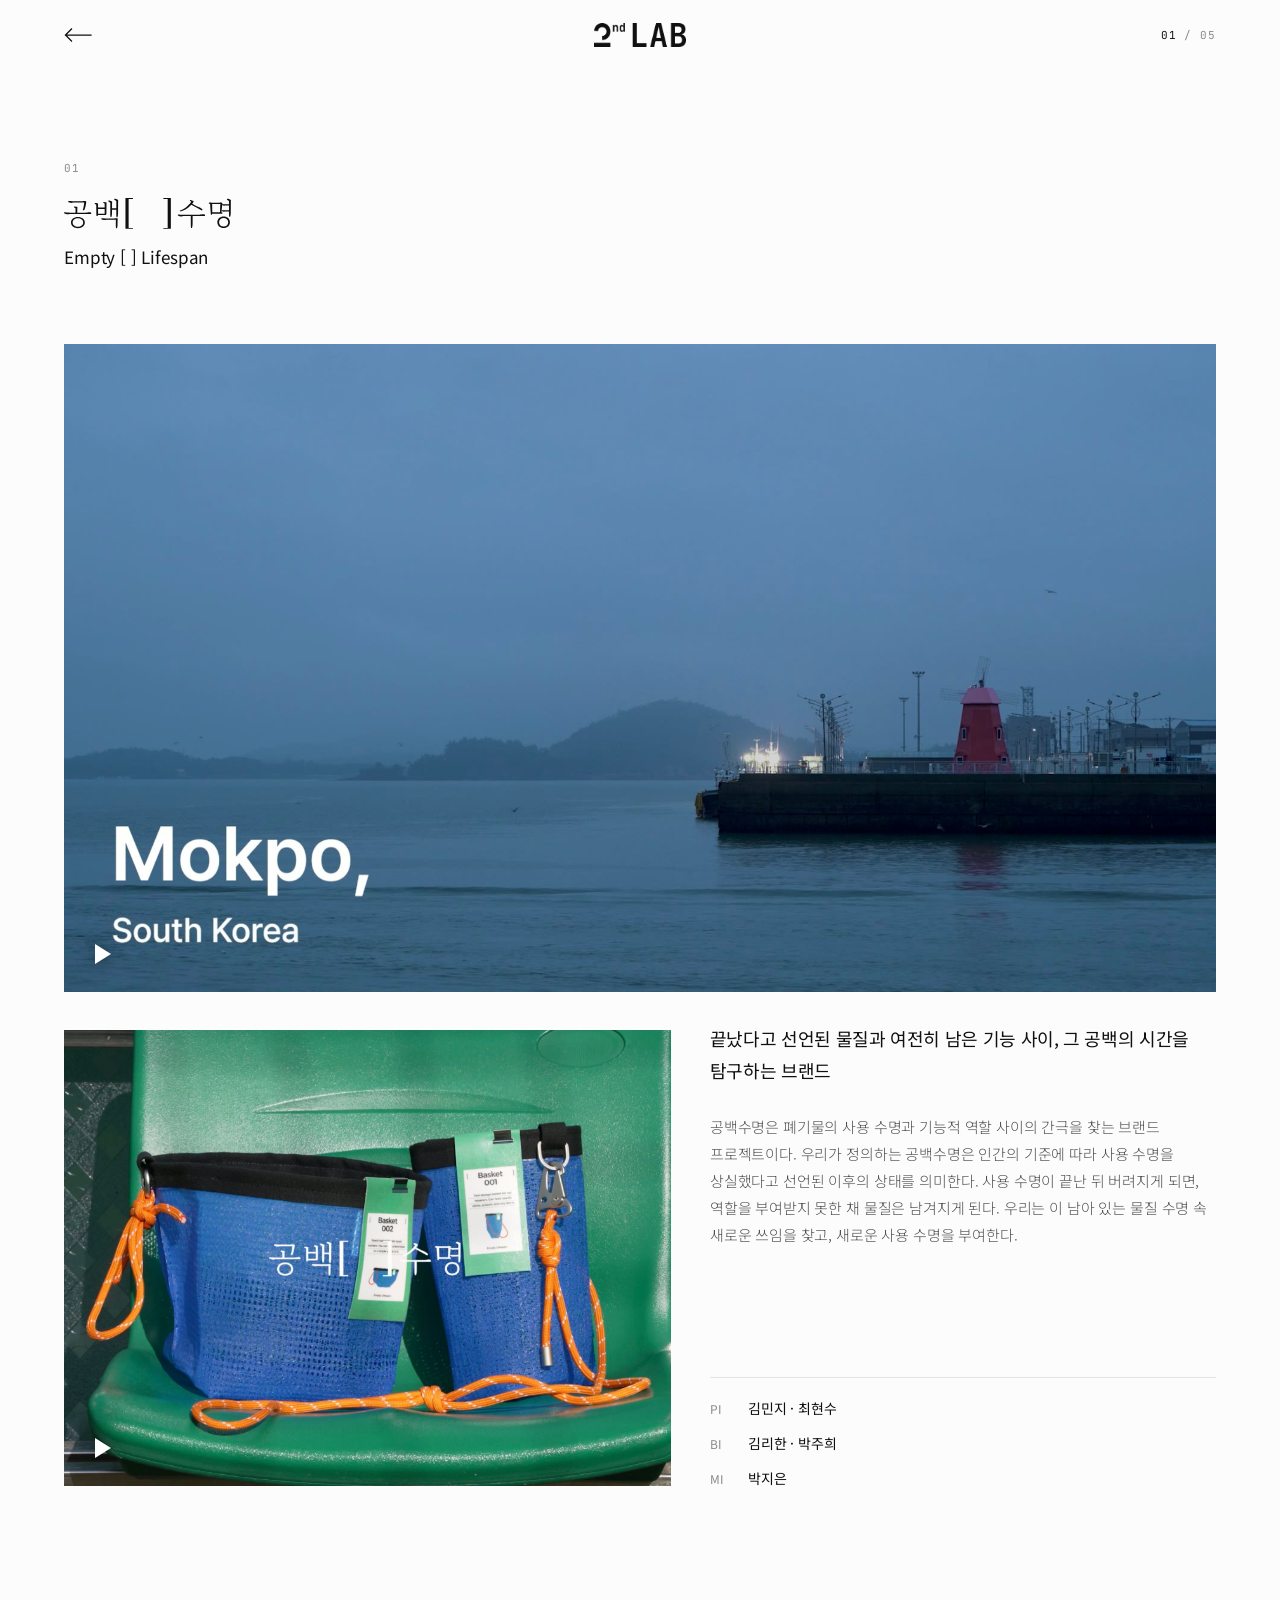
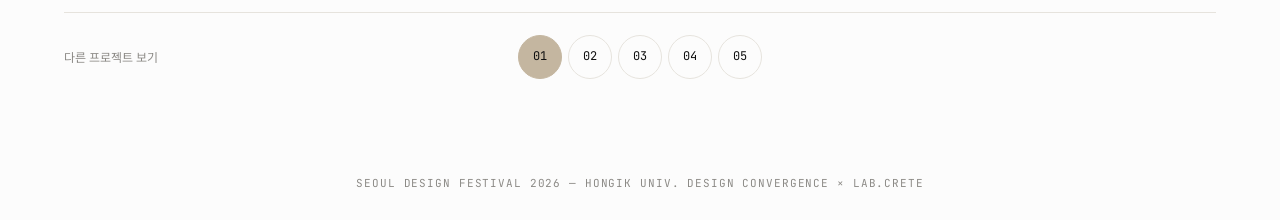
==== commit 1b3c5b9b: "Bump CSS cache version so visitors get the new play button styles Co-Authored-By: Claude Opus 5.5 <n" ====
--- a/1/index.html
+++ b/1/index.html
@@ -15,7 +15,7 @@
 <meta name="twitter:card" content="summary_large_image">
 <link rel="icon" href="../assets/favicon.svg?v=4" type="image/svg+xml">
 <link rel="stylesheet" href="../assets/fonts/fonts.css">
-<link rel="stylesheet" href="../assets/site.css?v=20261111i">
+<link rel="stylesheet" href="../assets/site.css?v=20261119a">
 </head>
 <body data-root="../" data-team="1">
 <header class="bar">
--- a/assets/site.css
+++ b/assets/site.css
@@ -175,6 +175,10 @@
 .film.has-poster { background-size: cover; background-position: center; }
 .film.has-poster .play { color: #fff; text-shadow: 0 1px 8px rgba(0,0,0,.35); }
 .film.has-poster .play .tri { filter: drop-shadow(0 1px 6px rgba(0,0,0,.35)); }
+/* 11/19: 썸네일 속 로고와 겹치지 않게 재생 표시를 왼쪽 아래로, 글자는 숨김(읽기 도구용으로만 남김) */
+.film.has-poster .play { align-items: flex-start; justify-content: flex-end; padding: 0 0 clamp(14px, 2.2vw, 28px) clamp(16px, 2.4vw, 32px); }
+.film.has-poster .play .lbl { position: absolute; width: 1px; height: 1px; overflow: hidden; clip: rect(0 0 0 0); white-space: nowrap; }
+.film.has-poster .play .tri { border-left-width: 16px; border-top-width: 10px; border-bottom-width: 10px; }
 .film .play[disabled] .tri { border-left-color: transparent; width: 22px; height: 1px; border: 0; background: currentColor; }
 .film figcaption { position: absolute; left: 16px; bottom: 14px; color: var(--sub); pointer-events: none; }
 
@@ -230,6 +234,9 @@
 
 /* ---------- small screens ---------- */
 @media (max-width: 720px) {
+  /* 11/19: 모바일에서는 재생 표시를 작게 */
+  .film.has-poster .play { padding: 0 0 10px 12px; }
+  .film.has-poster .play .tri { border-left-width: 10px; border-top-width: 6px; border-bottom-width: 6px; }
   .home .intro span { display: inline; }
   .home .intro span + span::before { content: " "; }
   .home .intro { font-size: 14px; text-align: justify; text-wrap: wrap; word-break: break-all; margin-top: max(48px, calc(40svh - 171px)); }
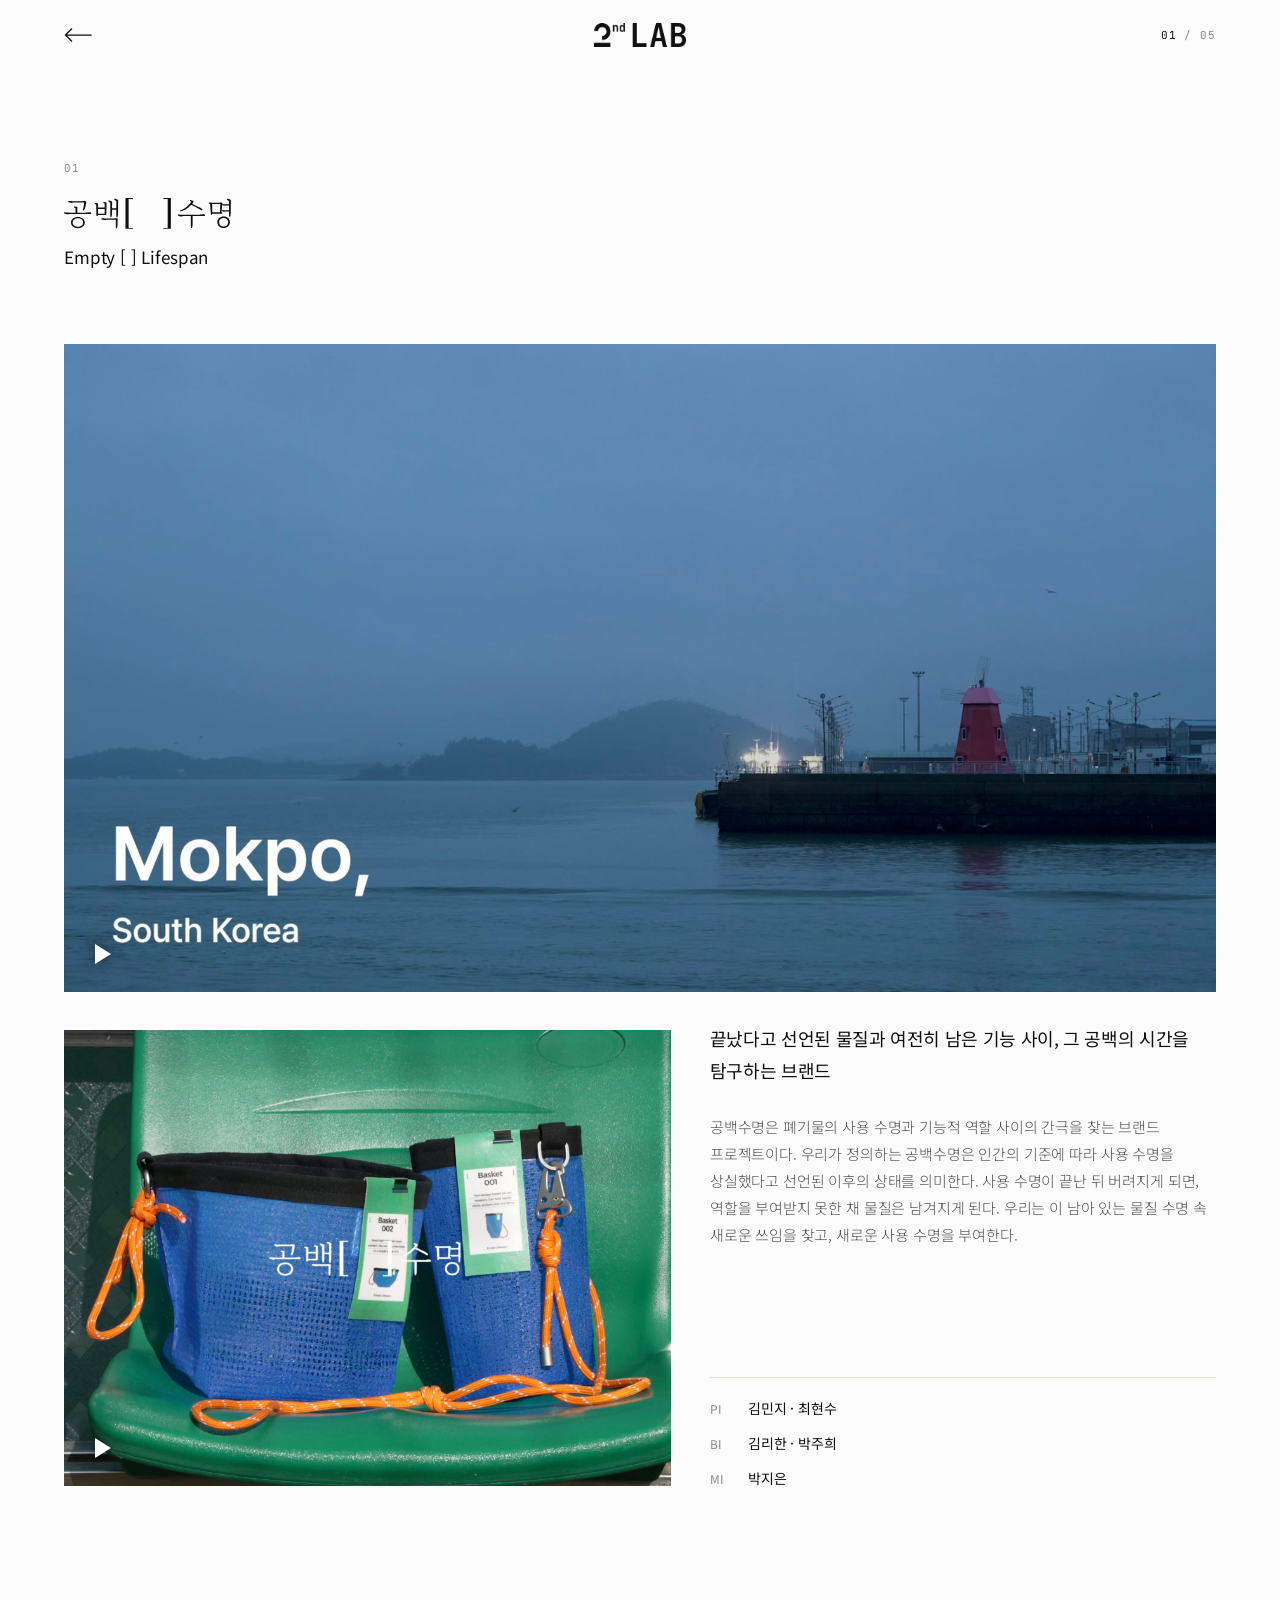
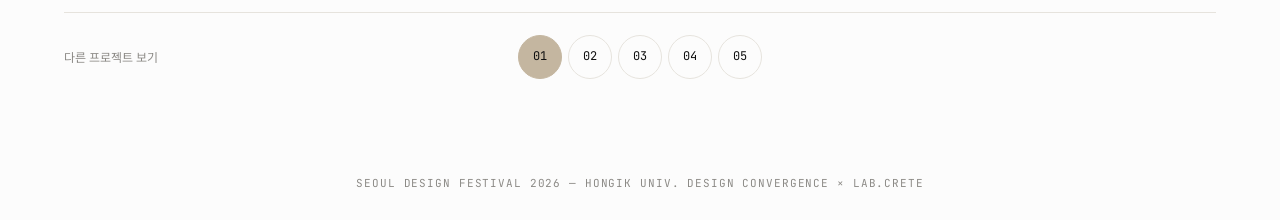
==== commit bcd4e6c6: "Team 3 brand film cover; stronger play button shadow on posters 3-brand: official cover 5760x4320 (4" ====
--- a/1/index.html
+++ b/1/index.html
@@ -15,7 +15,7 @@
 <meta name="twitter:card" content="summary_large_image">
 <link rel="icon" href="../assets/favicon.svg?v=4" type="image/svg+xml">
 <link rel="stylesheet" href="../assets/fonts/fonts.css">
-<link rel="stylesheet" href="../assets/site.css?v=20261119a">
+<link rel="stylesheet" href="../assets/site.css?v=20261119b">
 </head>
 <body data-root="../" data-team="1">
 <header class="bar">
--- a/assets/site.css
+++ b/assets/site.css
@@ -174,7 +174,7 @@
 /* 썸네일이 있는 영상: 사진을 꽉 채우고 재생 표시는 흰색 */
 .film.has-poster { background-size: cover; background-position: center; }
 .film.has-poster .play { color: #fff; text-shadow: 0 1px 8px rgba(0,0,0,.35); }
-.film.has-poster .play .tri { filter: drop-shadow(0 1px 6px rgba(0,0,0,.35)); }
+.film.has-poster .play .tri { filter: drop-shadow(0 0 6px rgba(0,0,0,.55)); }
 /* 11/19: 썸네일 속 로고와 겹치지 않게 재생 표시를 왼쪽 아래로, 글자는 숨김(읽기 도구용으로만 남김) */
 .film.has-poster .play { align-items: flex-start; justify-content: flex-end; padding: 0 0 clamp(14px, 2.2vw, 28px) clamp(16px, 2.4vw, 32px); }
 .film.has-poster .play .lbl { position: absolute; width: 1px; height: 1px; overflow: hidden; clip: rect(0 0 0 0); white-space: nowrap; }
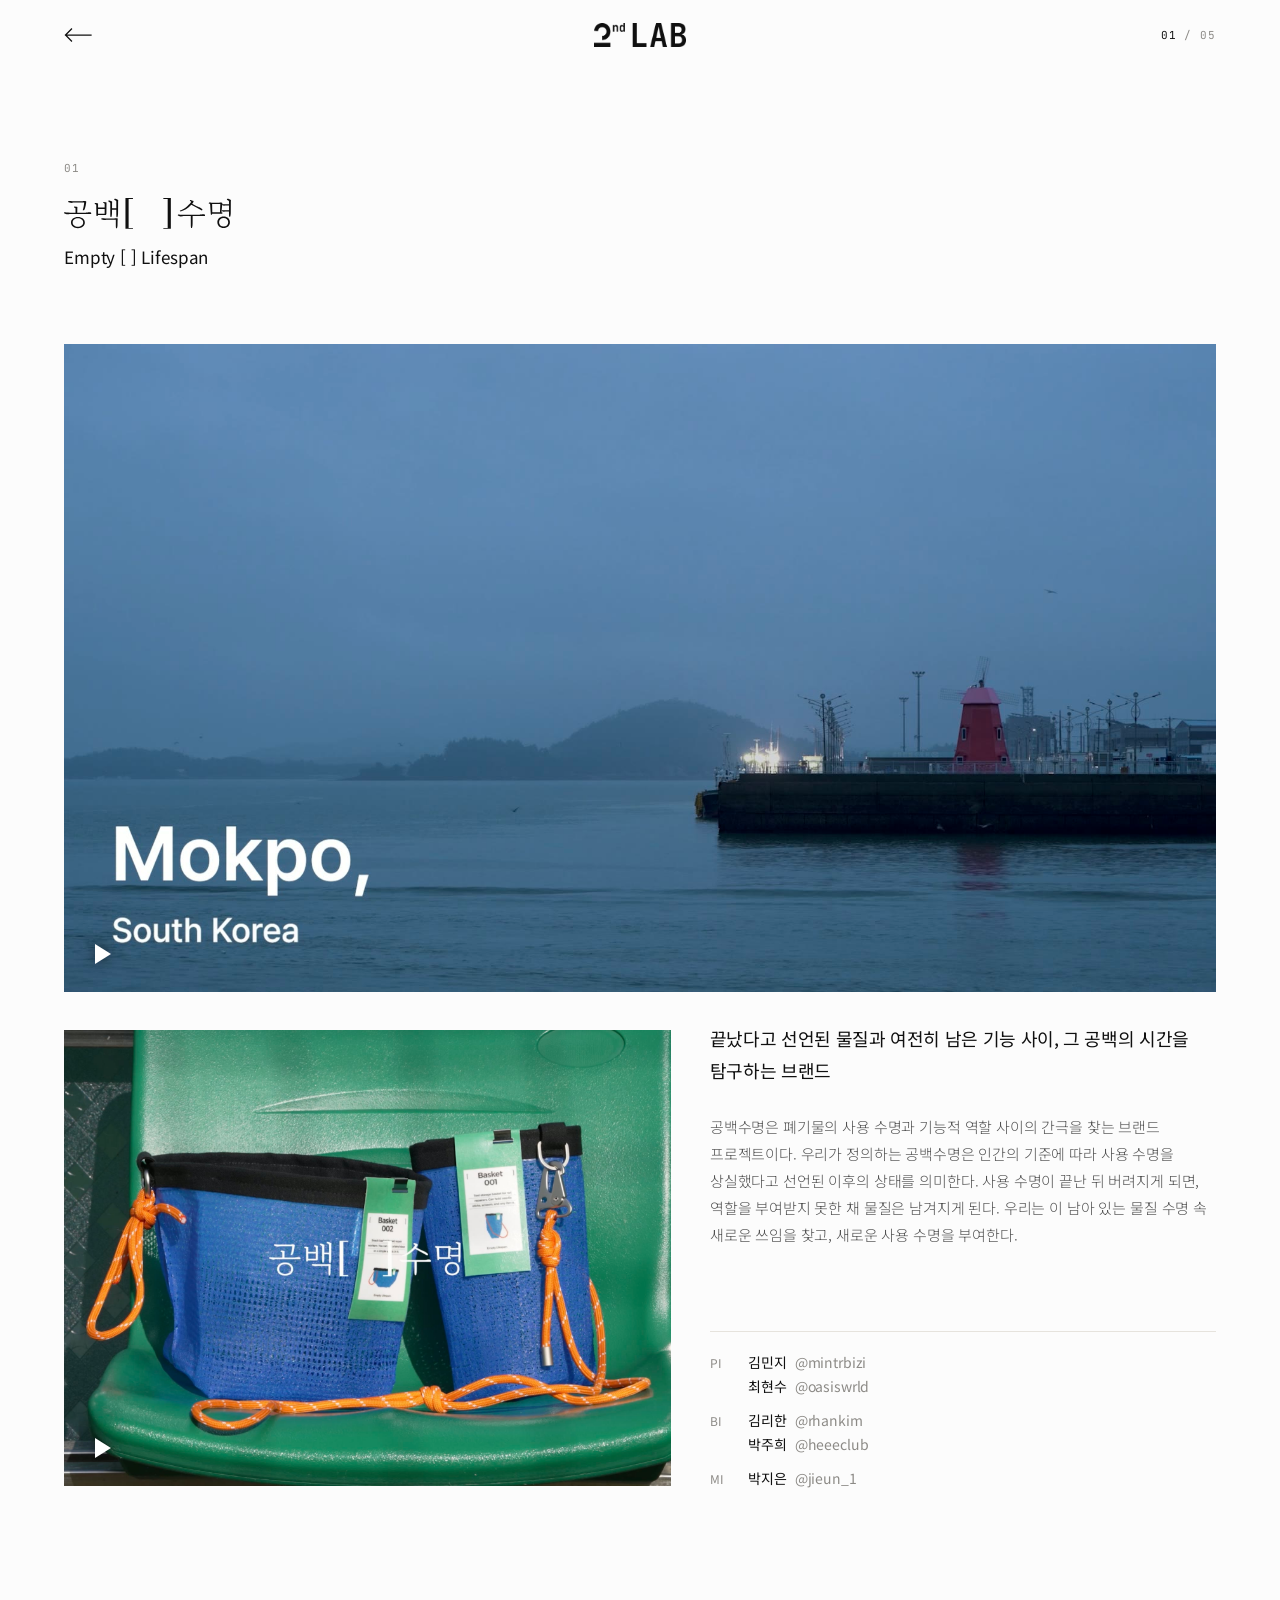
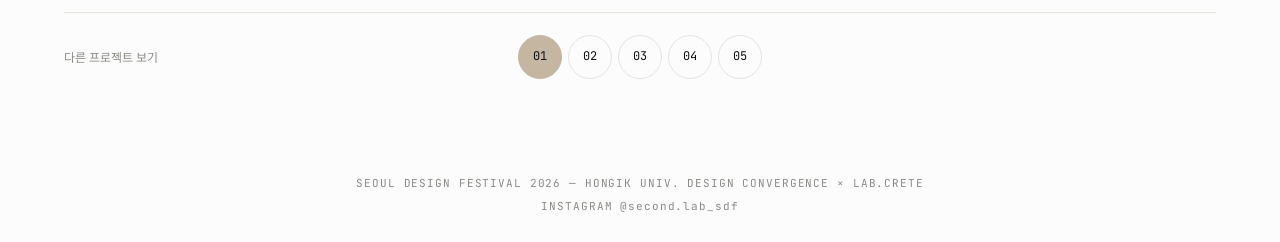
==== commit 060c7197: "Team 1 member Instagram handles; site Instagram in footer; team 2 body text Co-Authored-By: Claude O" ====
--- a/1/index.html
+++ b/1/index.html
@@ -15,7 +15,7 @@
 <meta name="twitter:card" content="summary_large_image">
 <link rel="icon" href="../assets/favicon.svg?v=4" type="image/svg+xml">
 <link rel="stylesheet" href="../assets/fonts/fonts.css">
-<link rel="stylesheet" href="../assets/site.css?v=20261119b">
+<link rel="stylesheet" href="../assets/site.css?v=20261126c">
 </head>
 <body data-root="../" data-team="1">
 <header class="bar">
@@ -38,7 +38,7 @@
     </figure>
     <div class="text"><p class="lead">끝났다고 선언된 물질과 여전히 남은 기능 사이, 그 공백의 시간을 탐구하는 브랜드</p><p class="body">공백수명은 폐기물의 사용 수명과 기능적 역할 사이의 간극을 찾는 브랜드 프로젝트이다. 우리가 정의하는 공백수명은 인간의 기준에 따라 사용 수명을 상실했다고 선언된 이후의 상태를 의미한다. 사용 수명이 끝난 뒤 버려지게 되면, 역할을 부여받지 못한 채 물질은 남겨지게 된다.
 
-우리는 이 남아 있는 물질 수명 속 새로운 쓰임을 찾고, 새로운 사용 수명을 부여한다.</p><dl><dt class="ko">PI</dt><dd>김민지 · 최현수</dd><dt class="ko">BI</dt><dd>김리한 · 박주희</dd><dt class="ko">MI</dt><dd>박지은</dd></dl></div>
+우리는 이 남아 있는 물질 수명 속 새로운 쓰임을 찾고, 새로운 사용 수명을 부여한다.</p><dl><dt class="ko">PI</dt><dd><span class="pp">김민지<span class="ig">@mintrbizi</span></span><span class="pp">최현수<span class="ig">@oasiswrld</span></span></dd><dt class="ko">BI</dt><dd><span class="pp">김리한<span class="ig">@rhankim</span></span><span class="pp">박주희<span class="ig">@heeeclub</span></span></dd><dt class="ko">MI</dt><dd><span class="pp">박지은<span class="ig">@jieun_1</span></span></dd></dl></div>
   </section>
   <nav class="switch rv" style="--i:5" aria-label="다른 프로젝트 보기">
     <span class="label ko">다른 프로젝트 보기</span>
@@ -47,6 +47,7 @@
 </main>
 <footer class="foot mono rv" style="--i:9">
   <span>Seoul Design Festival 2026 — Hongik Univ. Design Convergence × LAB.CRETE</span>
+  <span class="ig-site">Instagram <b>@second.lab_sdf</b></span>
 </footer>
 <script src="../assets/site.js?v=20261111f" defer></script>
 </body>
--- a/assets/site.css
+++ b/assets/site.css
@@ -200,8 +200,8 @@
 .about .text .tbox, .about .text .lead:last-of-type, .about .text .body { margin-bottom: clamp(40px, 6vh, 72px); }
 .about .text .lead:has(+ .body) { margin-bottom: 0; }
 .film.reel { margin-top: 0; aspect-ratio: 4 / 3; }
-/* 브랜드 필름 4:3 통일 (11/11). 16:9 유튜브를 4:3 박스에 넣을 때: 높이를 꽉 채우고 가운데만 보이게 자름 (16/9 ÷ 4/3 = 133.3%) */
-.film.reel iframe { width: 133.34%; left: -16.67%; }
+/* 브랜드 필름 4:3 (11/20): 5개 모두 유튜브에 4:3으로 올라가 있어 자르지 않음. 예전 133% 확대는 제목·조작 막대까지 잘랐음 */
+.film.reel iframe { width: 100%; left: 0; }
 .about .tbox { min-height: clamp(180px, 22vh, 260px); background: #ECECEC; display: flex; align-items: center; justify-content: center; }
 .about .lead { font-size: clamp(18px, 1.15vw, 22px); line-height: 1.75; font-weight: 400; letter-spacing: -0.02em; }
 .about .body { margin-top: clamp(20px, 3vh, 32px); opacity: .72; font-weight: 300; }
@@ -262,13 +262,16 @@
   .about .text dl { order: 3; margin-top: 0; margin-bottom: 0; }
   .about .text .tbox, .about .text .lead:last-of-type, .about .text .body { margin-bottom: 0; }
   .about .text .lead:first-child { margin-top: 0; }
-  .about .reel { align-self: auto; }
+  /* 11/20: 폰에서 브랜드 필름이 사라지던 문제. 세로로 늘이기(stretch)를 쓰면 일부 폰 브라우저(사파리 등)가 4:3 높이를 0으로 계산함 → 너비를 꽉 채우고 높이는 비율로만 */
+  .about .reel { align-self: start; justify-self: stretch; width: 100%; height: auto; min-height: 0; }
   .foot { flex-direction: column; gap: 6px; }
   .team ~ .foot { align-items: center; }
   .foot .keys { display: none; }
   .bar .mark { width: 72px; }
   .bar .back span { display: none; }
   .switch { grid-template-columns: 1fr; }
+  /* 11/20: 폰에서는 '다른 프로젝트 보기' 글자 숨김(읽기 도구용으로만 남김) */
+  .switch .label { position: absolute; width: 1px; height: 1px; overflow: hidden; clip: rect(0 0 0 0); white-space: nowrap; }
   .switch ol { gap: 10px; justify-self: center; }
 }
 
@@ -282,3 +285,10 @@
   ::view-transition-group(*), ::view-transition-old(*), ::view-transition-new(*) { animation: none !important; }
   * { transition: none !important; }
 }
+
+/* 11/26: 1조 멤버 인스타 아이디 표시(링크 없음). 한 사람씩 한 줄, 아이디는 회색 */
+.about dd .pp { display: block; }
+.about dd .ig { margin-left: .6em; color: var(--sub); }
+/* 11/26: 모든 페이지 푸터에 2nd LAB 인스타 아이디 한 줄(링크 없음). 기존 문구 아래 가운데 */
+.foot:has(.ig-site) { flex-direction: column; align-items: center; gap: 6px; }
+.foot .ig-site b { font-weight: inherit; text-transform: none; color: inherit; }
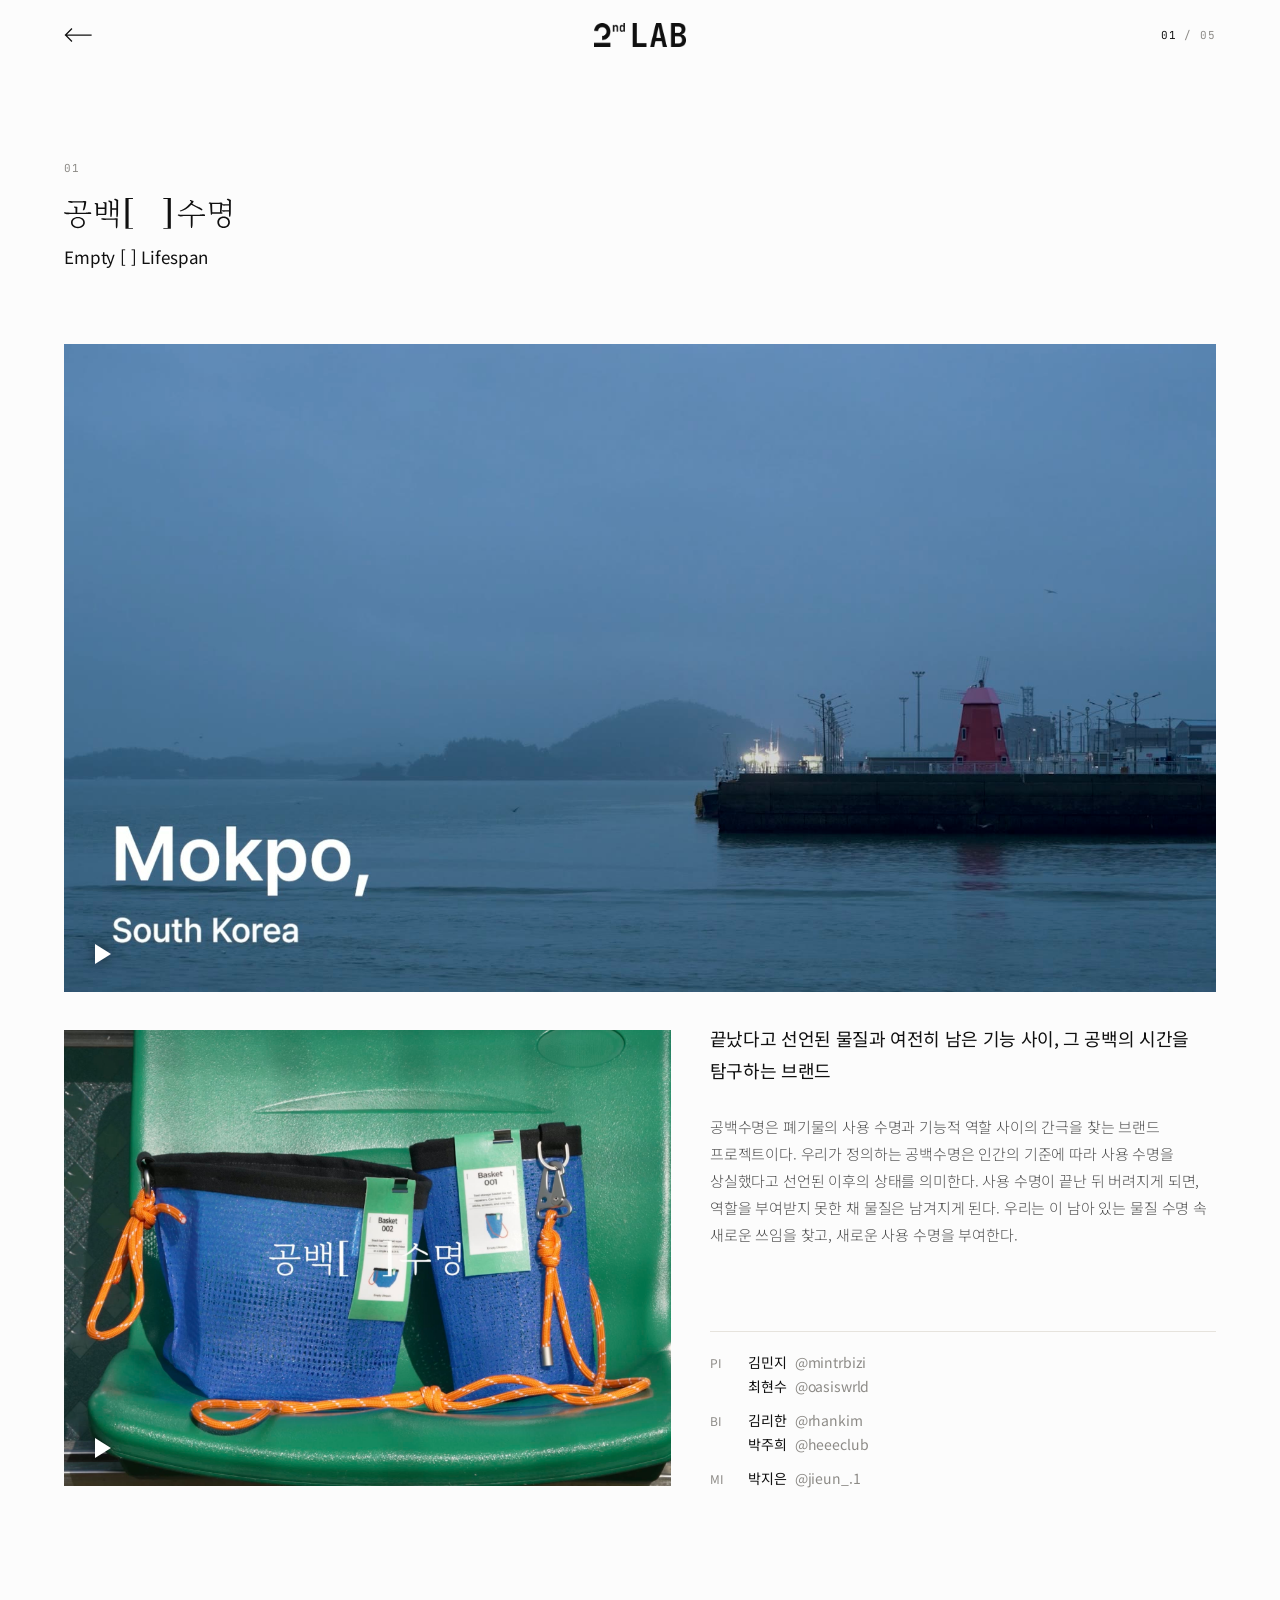
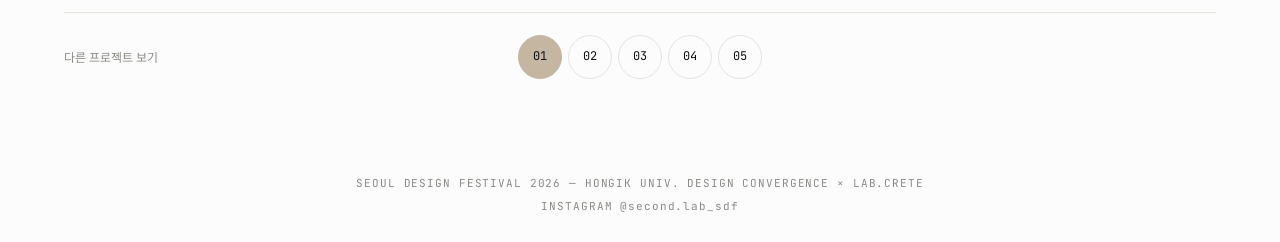
==== commit 0209e4f3: "Team 1: fix 박지은 Instagram handle (@jieun_.1) Co-Authored-By: Claude Opus 5.5 <noreply@anthropic.com>" ====
--- a/1/index.html
+++ b/1/index.html
@@ -38,7 +38,7 @@
     </figure>
     <div class="text"><p class="lead">끝났다고 선언된 물질과 여전히 남은 기능 사이, 그 공백의 시간을 탐구하는 브랜드</p><p class="body">공백수명은 폐기물의 사용 수명과 기능적 역할 사이의 간극을 찾는 브랜드 프로젝트이다. 우리가 정의하는 공백수명은 인간의 기준에 따라 사용 수명을 상실했다고 선언된 이후의 상태를 의미한다. 사용 수명이 끝난 뒤 버려지게 되면, 역할을 부여받지 못한 채 물질은 남겨지게 된다.
 
-우리는 이 남아 있는 물질 수명 속 새로운 쓰임을 찾고, 새로운 사용 수명을 부여한다.</p><dl><dt class="ko">PI</dt><dd><span class="pp">김민지<span class="ig">@mintrbizi</span></span><span class="pp">최현수<span class="ig">@oasiswrld</span></span></dd><dt class="ko">BI</dt><dd><span class="pp">김리한<span class="ig">@rhankim</span></span><span class="pp">박주희<span class="ig">@heeeclub</span></span></dd><dt class="ko">MI</dt><dd><span class="pp">박지은<span class="ig">@jieun_1</span></span></dd></dl></div>
+우리는 이 남아 있는 물질 수명 속 새로운 쓰임을 찾고, 새로운 사용 수명을 부여한다.</p><dl><dt class="ko">PI</dt><dd><span class="pp">김민지<span class="ig">@mintrbizi</span></span><span class="pp">최현수<span class="ig">@oasiswrld</span></span></dd><dt class="ko">BI</dt><dd><span class="pp">김리한<span class="ig">@rhankim</span></span><span class="pp">박주희<span class="ig">@heeeclub</span></span></dd><dt class="ko">MI</dt><dd><span class="pp">박지은<span class="ig">@jieun_.1</span></span></dd></dl></div>
   </section>
   <nav class="switch rv" style="--i:5" aria-label="다른 프로젝트 보기">
     <span class="label ko">다른 프로젝트 보기</span>
